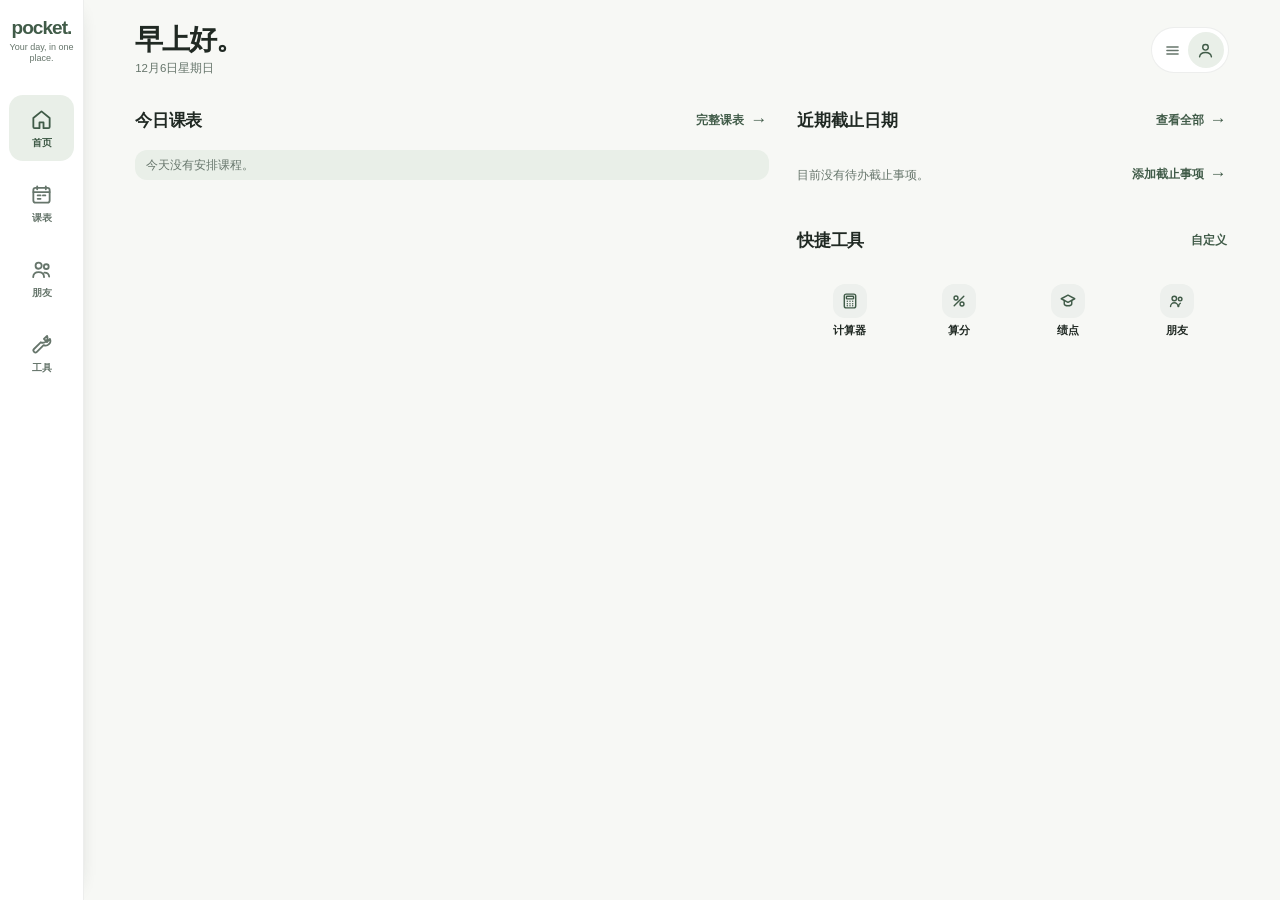
==== index.html @ 8114b7c7 "Publish site (2026-11-01 10:00)" ====
<!DOCTYPE html>
<html lang="zh" class="at-home">
<head>
<meta charset="utf-8">
<!-- viewport-fit=cover first, and nothing after it that iOS does not know:
     interactive-widget is a Chrome-only key, and the keyboard is handled by
     visualViewport, so it bought nothing and risked a strict parser throwing
     the whole declaration -- cover included -- away. -->
<meta name="viewport" content="width=device-width,initial-scale=1,viewport-fit=cover">
<meta name="theme-color" content="#F7F8F5">
<meta name="apple-mobile-web-app-capable" content="yes">
<meta name="mobile-web-app-capable" content="yes">
<meta name="apple-mobile-web-app-title" content="Pocket">
<meta name="apple-mobile-web-app-status-bar-style" content="black-translucent">
<title>Pocket</title>
<link rel="manifest" href="manifest.json">
<link rel="apple-touch-icon" href="apple-touch-icon.png" id="touchIcon">
  <script type="module" crossorigin src="./assets/index-DQ4LtmaE.js"></script>
  <link rel="stylesheet" crossorigin href="./assets/index-B7FU-fj-.css">
<script>window.__FORCE_DEMO__ = true;</script>
<script>window.BUILD = "vcb4e6464";</script>
<script>
if ("serviceWorker" in navigator) addEventListener("load", function(){
  navigator.serviceWorker.register("sw.js", { updateViaCache: "none" })
    .then(function(reg){
    var reloading = false;
    if (navigator.serviceWorker.controller)
      navigator.serviceWorker.addEventListener("controllerchange", function(){
        if (reloading) return; reloading = true; location.reload();
      });
    var check = function(){ if (!document.hidden) reg.update().catch(function(){}); };
    document.addEventListener("visibilitychange", check);
    addEventListener("pageshow", check);
    check();
    }).catch(function(){});
});
</script>
</head>
<body class="at-home">

<button type="button" class="skipLink" id="skipMain"></button>

<!-- The dashboard is painted from the existing local timetable and deadline data. -->
<div id="pocketHome">
  <div id="dashboardContent"></div>
</div>

<nav id="primaryNav" class="primaryNav" aria-label="Primary navigation">
  <div class="primaryNavBrand">
    <span class="primaryNavWord" translate="no">pocket.</span>
    <small class="primaryNavTagline" lang="en" translate="no">Your day, in one place.</small>
  </div>
  <button type="button" data-act="navigate" data-dest="home">
    <svg viewBox="0 0 24 24" fill="none" stroke="currentColor" stroke-width="1.9"
         stroke-linecap="round" stroke-linejoin="round" aria-hidden="true">
      <path d="m3.5 10.5 8.5-7 8.5 7v9.2a1.3 1.3 0 0 1-1.3 1.3h-5.1v-6h-4.2v6H4.8a1.3 1.3 0 0 1-1.3-1.3z"/>
    </svg><span class="navLabel"></span>
  </button>
  <button type="button" data-act="navigate" data-dest="schedule">
    <svg viewBox="0 0 24 24" fill="none" stroke="currentColor" stroke-width="1.9"
         stroke-linecap="round" stroke-linejoin="round" aria-hidden="true">
      <rect x="3.5" y="5" width="17" height="15.5" rx="2.3"/>
      <path d="M7.5 3.5v3M16.5 3.5v3M3.5 9.5h17M8 13h3M13.5 13h2.5M8 16.5h3"/>
    </svg><span class="navLabel"></span>
  </button>
  <button type="button" data-act="navigate" data-dest="friends">
    <svg viewBox="0 0 24 24" fill="none" stroke="currentColor" stroke-width="1.9"
         stroke-linecap="round" stroke-linejoin="round" aria-hidden="true">
      <circle cx="9" cy="8" r="3.2"/><circle cx="17" cy="9" r="2.5"/>
      <path d="M3.3 20c.2-3.3 2.2-5.2 5.7-5.2s5.5 1.9 5.7 5.2M15 15.3c2.9-.1 4.7 1.5 5 4.2"/>
    </svg><span class="navLabel"></span>
  </button>
  <button type="button" data-act="navigate" data-dest="tools">
    <svg viewBox="0 0 24 24" fill="none" stroke="currentColor" stroke-width="1.9"
         stroke-linecap="round" stroke-linejoin="round" aria-hidden="true">
      <path d="m14.5 6.2 3.3-3.1a5 5 0 0 1-6.6 6.6l-7 7a2.1 2.1 0 0 0 3 3l7-7a5 5 0 0 0 6.6-6.6l-3.1 3.3z"/>
    </svg><span class="navLabel"></span>
  </button>
</nav>
<!-- The navigation menu. It opens from the profile pill at the top of every
     header (shell/nav-menu.ts); there is no fixed bar on the bottom edge.
     The four destinations match #primaryNav, which is the desktop rail. -->
<div id="navMenu" class="navMenu" hidden>
  <nav id="navMenuList" aria-label="Menu">
    <button type="button" data-dest="home">
      <svg viewBox="0 0 24 24" fill="none" stroke="currentColor" stroke-width="1.9"
           stroke-linecap="round" stroke-linejoin="round" aria-hidden="true">
        <path d="m3.5 10.5 8.5-7 8.5 7v9.2a1.3 1.3 0 0 1-1.3 1.3h-5.1v-6h-4.2v6H4.8a1.3 1.3 0 0 1-1.3-1.3z"/>
      </svg><span class="navLabel"></span>
    </button>
    <button type="button" data-dest="schedule">
      <svg viewBox="0 0 24 24" fill="none" stroke="currentColor" stroke-width="1.9"
           stroke-linecap="round" stroke-linejoin="round" aria-hidden="true">
        <rect x="3.5" y="5" width="17" height="15.5" rx="2.3"/>
        <path d="M7.5 3.5v3M16.5 3.5v3M3.5 9.5h17M8 13h3M13.5 13h2.5M8 16.5h3"/>
      </svg><span class="navLabel"></span>
    </button>
    <button type="button" data-dest="friends">
      <svg viewBox="0 0 24 24" fill="none" stroke="currentColor" stroke-width="1.9"
           stroke-linecap="round" stroke-linejoin="round" aria-hidden="true">
        <circle cx="9" cy="8" r="3.2"/><circle cx="17" cy="9" r="2.5"/>
        <path d="M3.3 20c.2-3.3 2.2-5.2 5.7-5.2s5.5 1.9 5.7 5.2M15 15.3c2.9-.1 4.7 1.5 5 4.2"/>
      </svg><span class="navLabel"></span>
    </button>
    <button type="button" data-dest="tools">
      <svg viewBox="0 0 24 24" fill="none" stroke="currentColor" stroke-width="1.9"
           stroke-linecap="round" stroke-linejoin="round" aria-hidden="true">
        <path d="m14.5 6.2 3.3-3.1a5 5 0 0 1-6.6 6.6l-7 7a2.1 2.1 0 0 0 3 3l7-7a5 5 0 0 0 6.6-6.6l-3.1 3.3z"/>
      </svg><span class="navLabel"></span>
    </button>
    <hr class="navMenuRule">
    <button type="button" data-dest="emergency" class="navMenuEmergency">
      <svg viewBox="0 0 24 24" fill="none" stroke="currentColor" stroke-width="1.9"
           stroke-linecap="round" stroke-linejoin="round" aria-hidden="true">
        <path d="M6.4 4.6h3l1.6 4-2 1.4a11 11 0 0 0 5 5l1.4-2 4 1.6v3a1.6 1.6 0 0 1-1.8 1.6A15.4 15.4 0 0 1 4.8 6.4 1.6 1.6 0 0 1 6.4 4.6z"/>
      </svg><span class="navLabel"></span>
    </button>
    <button type="button" data-dest="account">
      <svg viewBox="0 0 24 24" fill="none" stroke="currentColor" stroke-width="1.9"
           stroke-linecap="round" stroke-linejoin="round" aria-hidden="true">
        <circle cx="12" cy="8" r="3.5"/><path d="M4.5 20c.6-3.7 3.1-5.5 7.5-5.5s6.9 1.8 7.5 5.5"/>
      </svg><span class="navLabel"></span>
    </button>
  </nav>
</div>

<!-- One pane, reused by every micro-app. The router pushes it in from the
     right and lets the home fall back behind it. -->
<div id="homeStub">
  <div class="stubPane">
    <div class="stubBar">
      <button type="button" id="stubBack" aria-label="Back">
        <svg viewBox="0 0 24 24" fill="none" stroke="currentColor" stroke-width="2.4"
             stroke-linecap="round" stroke-linejoin="round" aria-hidden="true">
          <path d="M15 5 8 12l7 7"/>
        </svg>
      </button>
      <h2 id="stubTitle" tabindex="-1"></h2>
      <!-- The menu trigger. dashboard.ts fills it with the menu mark and the avatar. -->
      <button type="button" class="stubProfile navTrigger" id="stubProfile" aria-label="Menu"
              aria-haspopup="true" aria-expanded="false" aria-controls="navMenu"></button>
    </div>
    <div id="stubStage"></div>
  </div>
</div>

<div id="toast" role="status" aria-live="polite"></div>

</body>
</html>
---- assets/index-B7FU-fj-.css ----
:root{--bg:#f7f8f5;--card:#fff;--card2:#e9efe8;--line:#dce5da;--tx:#202923;--tx2:#66756b;--tx3:#5e6b62;--ac:#718b75;--ac2:#405b48;--ok:#2f7a4a;--warn:#8a5a00;--bad:#b42335;--bell:#d39a24;--bell2:#a87814;--onac:#fff;--onac2:#fff;--sky:#f7f8f5;--grad1:#718b75;--grad2:#405b48;--swoff:#dce5da;--swknob:#849489;--toastbg:#202923;--toasttx:#fff;--ring1:#b42335;--ring2:#d18a18;--demo1:#405b48;--demo2:#405b48;--shadow:#405b48;--plot1:#b42335;--plot2:#2f7a4a;--plot3:#5b3fd6;--plot4:#8a5a00;--surf-lo:#718b75;--surf-hi:#d6b76a;--r:18px}:root[data-theme=sky]{--bg:#e8f5fd;--card:#fff;--card2:#eaf4fc;--line:#cfe6f5;--tx:#123243;--tx2:#5d8299;--tx3:#6f93a8;--ac:#0086c9;--ac2:#0071a8;--ok:#12a150;--warn:#b06800;--bad:#e60012;--bell:#ffd93b;--bell2:#e0a000;--onac:#fff;--onac2:#fff;--sky:#fff;--grad1:#00a0e9;--grad2:#00669c;--swoff:#d5e7f2;--swknob:#a8c4d4;--toastbg:#123243;--toasttx:#fff;--ring1:#e60012;--ring2:#ff9d00;--demo1:#00a0e9;--demo2:#00669c;--shadow:#0a5c86;--plot1:#d92e1f;--plot2:#0a7f52;--plot3:#5b3fd6;--plot4:#a35a00;--surf-lo:#1a6fa8;--surf-hi:#e8a33a}:root[data-theme=gold]{--bg:#fff9e8;--card:#fff;--card2:#fff4d6;--line:#f1e0ac;--tx:#3d3218;--tx2:#8a7440;--tx3:#a08b52;--ac:#e8452f;--ac2:#b8341f;--ok:#12a150;--warn:#a86a00;--bad:#c9182b;--bell:#ffd800;--bell2:#d9a400;--onac2:#fff;--sky:#fffdf3;--grad1:#f5b400;--grad2:#c07d00;--swoff:#f0e3bc;--swknob:#c9b787;--toastbg:#3d3218;--toasttx:#fff;--ring1:#e8452f;--ring2:#ffb300;--demo1:#f5b400;--demo2:#c07d00;--shadow:#8a7440}:root[data-theme=rose]{--bg:#fdeef5;--card:#fff;--card2:#fdeff6;--line:#f6cfe0;--tx:#401f30;--tx2:#8d5a75;--tx3:#a3728c;--ac:#d6367f;--ac2:#a81f5f;--ok:#12a150;--warn:#b06800;--bad:#e11d48;--bell:#ffd93b;--bell2:#e0a000;--onac2:#fff;--sky:#fff5fa;--grad1:#f06eaa;--grad2:#a81f5f;--swoff:#f6d9e6;--swknob:#cba0b6;--toastbg:#401f30;--toasttx:#fff;--ring1:#e11d48;--ring2:#f06eaa;--demo1:#f06eaa;--demo2:#a81f5f;--shadow:#8d5a75}:root[data-theme=night]{--bg:#08131c;--card:#0f2231;--card2:#16303f;--line:#22455a;--tx:#e6f3fb;--tx2:#93b7cc;--tx3:#6d8fa5;--ac:#0086c9;--ac2:#5cc7f7;--ok:#3ddc84;--warn:#f5b942;--bad:#ff6b6b;--bell:#ffd93b;--bell2:#c99400;--onac2:#08131c;--sky:#00a0e938;--grad1:#7fd8ff;--grad2:#0086c9;--swoff:#22455a;--swknob:#6d8fa5;--toastbg:#e6f3fb;--toasttx:#08131c;--ring1:#e60012;--ring2:#ff9d00;--demo1:#0086c9;--demo2:#083b57;--shadow:#000;--plot1:#ff7a63;--plot2:#3ddc95;--plot3:#a892ff;--plot4:#f5b942;--surf-lo:#12506f;--surf-hi:#ffc866}:root[data-theme=cocoa]{--bg:#fdf3e3;--card:#fff;--card2:#fbf0dd;--line:#ecd9b6;--tx:#3a2a14;--tx2:#876840;--tx3:#9c8156;--ac:#b4661b;--ac2:#8d4d10;--ok:#12a150;--warn:#a86a00;--bad:#c9182b;--bell:#ffd93b;--bell2:#d9a400;--onac2:#fff;--sky:#fffaf0;--grad1:#c98a3a;--grad2:#8d4d10;--swoff:#eddfc4;--swknob:#c2ab86;--toastbg:#3a2a14;--toasttx:#fff;--ring1:#c9182b;--ring2:#e08a00;--demo1:#c98a3a;--demo2:#8d4d10;--shadow:#876840}:root{--mono:ui-monospace,SFMono-Regular,"SF Mono","Cascadia Mono","Roboto Mono", "DejaVu Sans Mono",Menlo,Consolas,monospace;--fs-2xs:10.5px;--fs-xs:11.5px;--fs-sm:13px;--fs-md:15px;--fs-lg:17px;--fs-xl:20px;--fs-2xl:26px;--fs-3xl:34px;--sp-1:4px;--sp-2:8px;--sp-3:12px;--sp-4:16px;--sp-5:20px;--sp-6:24px;--sp-8:32px;--sp-10:40px;--r-xs:8px;--r-sm:12px;--r-md:16px;--r-lg:20px;--r-xl:26px;--r-full:999px;--edge:color-mix(in srgb, var(--tx) 8%, transparent);--e1:0 1px 2px color-mix(in srgb, var(--shadow) 14%, transparent);--e2:0 6px 16px -10px color-mix(in srgb, var(--shadow) 55%, transparent);--e3:0 18px 40px -22px color-mix(in srgb, var(--shadow) 70%, transparent);--mo-1:.12s;--mo-2:.2s;--mo-3:.32s;--mo-4:.46s;--ease:cubic-bezier(.32,.72,0,1);--ease-out:cubic-bezier(.16,1,.3,1)}.cloudbtn{border:1px solid var(--line);background:var(--card);color:var(--tx2);cursor:pointer;border-radius:99px;padding:7px 12px;font-family:inherit;font-size:14px;line-height:1;position:absolute;top:16px;left:92px}.cloudbtn:active{border-color:var(--ac)}.cloudbtn.on{border-color:var(--ok);color:var(--ok)}.acct{background:var(--card2);border:1px solid var(--line);border-radius:13px;align-items:center;gap:12px;margin-bottom:16px;padding:14px 15px;display:flex}.acct .av{background:var(--ac2);width:40px;height:40px;color:var(--onac2);border-radius:50%;flex:none;justify-content:center;align-items:center;font-size:17px;font-weight:700;display:flex}.acct .ai{flex:1;min-width:0}.acct .ai b{text-overflow:ellipsis;white-space:nowrap;font-size:14px;display:block;overflow:hidden}.acct .ai small{color:var(--tx2);font-size:12px}.tabs2{background:var(--card2);border-radius:11px;gap:5px;margin-bottom:16px;padding:4px;display:flex}.tabs2 button{color:var(--tx2);cursor:pointer;background:0 0;border:0;border-radius:8px;flex:1;padding:9px;font-family:inherit;font-size:13.5px;font-weight:700}.tabs2 button.on{background:var(--ac2);color:var(--onac2)}.idhint{background:var(--card2);color:var(--tx2);border-left:3px solid var(--line);border-radius:9px;margin:-9px 0 15px;padding:9px 12px;font-size:12.5px;line-height:1.6}.idhint.good{border-left-color:var(--ok)}.idhint.warn{border-left-color:var(--warn)}.idhint b{color:var(--tx)}.forgot{width:100%;color:var(--ac2);cursor:pointer;text-align:center;background:0 0;border:0;margin:0 0 6px;padding:9px;font-family:inherit;font-size:13px;font-weight:600;text-decoration:underline;display:block}.pushbox{margin:0 0 16px}.pushtog{text-align:left;border:2px solid var(--line);background:var(--card2);width:100%;color:var(--tx);cursor:pointer;border-radius:13px;padding:14px 16px;font-family:inherit;transition:all .15s;display:block}.pushtog .pt{font-size:14.5px;font-weight:700;display:block}.pushtog .ps{color:var(--tx2);margin-top:3px;font-size:12px;line-height:1.55;display:block}.pushtog.on{border-color:var(--ok);background:var(--card)}.pushtog.on .pt{color:var(--ok)}.pushtog:disabled{opacity:.5}.pushmsg{background:var(--card2);color:var(--tx2);border-left:3px solid var(--line);border-radius:9px;margin-top:9px;padding:10px 12px;font-size:12.5px;line-height:1.65}.pushmsg.ok{border-left-color:var(--ok)}.pushmsg.bad{border-left-color:var(--bad);color:var(--bad)}.pushmsg b{color:var(--tx)}.pwrow{align-items:stretch;gap:8px;display:flex}.pwrow input{flex:1;min-width:0}.pweye{border:1px solid var(--line);background:var(--card2);color:var(--tx2);cursor:pointer;white-space:nowrap;border-radius:11px;flex:none;padding:0 14px;font-family:inherit;font-size:12.5px;font-weight:700}.pweye:active{border-color:var(--ac);color:var(--ac2)}.cloudmsg{background:var(--card2);border-left:4px solid var(--bad);color:var(--bad);border-radius:10px;margin:0 0 14px;padding:11px 13px;font-size:13px;line-height:1.65}.cloudmsg.ok{border-left-color:var(--ok);color:var(--ok)}.cloudmsg.busy{border-left-color:var(--ac);color:var(--tx2)}.friendMode{margin-top:10px}.friendMode .shellBtns{flex-wrap:wrap;margin-top:6px}.friendTt{margin:4px 0 16px}.friendTt .ttrow{cursor:default}.vtabs{background:var(--card);border-radius:12px;gap:5px;margin:0 0 12px;padding:4px;display:flex}.vtabs button{min-height:44px;color:var(--tx2);cursor:pointer;background:0 0;border:0;border-radius:9px;flex:1;padding:9px 4px;font-family:inherit;font-size:13.5px;font-weight:700;transition:all .15s}.vtabs button.on{background:var(--ac2);color:var(--onac2)}.vnav{align-items:center;gap:10px;margin:0 0 12px;display:flex}.vnav button{border:1px solid var(--line);background:var(--card);width:44px;min-width:44px;height:44px;min-height:44px;color:var(--tx2);cursor:pointer;border-radius:11px;flex:none;font-family:inherit;font-size:16px;line-height:1}.vnav button:active{border-color:var(--ac);color:var(--ac2)}.vnav .vt{text-align:center;font-variant-numeric:tabular-nums;flex:1;font-size:15px;font-weight:700}.vnav .vt small{color:var(--tx3);margin-top:2px;font-size:11.5px;font-weight:600;display:block}.vnav .today{flex:none;width:auto;min-width:44px;padding:0 13px;font-size:12.5px;font-weight:700}.mgrid{grid-template-columns:30px repeat(7,1fr);align-items:stretch;gap:4px;display:grid}.mwk{background:var(--card2);color:var(--ac2);font-variant-numeric:tabular-nums;border-radius:8px;justify-content:center;align-items:center;font-size:10.5px;font-weight:700;line-height:1;display:flex}.mwk.out{color:var(--tx3);opacity:.5;background:0 0}.mwk.now{background:var(--ac2);color:var(--onac2)}.mgrid .wh{text-align:center;color:var(--tx3);letter-spacing:.04em;padding:2px 0 5px;font-size:11px;font-weight:700}.mcell{aspect-ratio:1;background:var(--card);min-width:44px;min-height:44px;color:var(--tx);cursor:pointer;border:1px solid #0000;border-radius:10px;flex-direction:column;justify-content:flex-start;align-items:center;gap:3px;padding:5px 2px 0;font-family:inherit;display:flex;position:relative;overflow:hidden}.mcell .dn{font-variant-numeric:tabular-nums;font-size:13px;font-weight:600;line-height:1}.mcell .dots{flex-wrap:wrap;justify-content:center;gap:2.5px;padding:0 2px;display:flex}.mcell .dots i{background:var(--ac);border-radius:50%;width:5px;height:5px;display:block}.mcell .dots i.off{background:var(--tx3);opacity:.5}.mcell .more{color:var(--tx3);font-variant-numeric:tabular-nums;font-size:9.5px}.mcell.dim{opacity:.32}.mcell.today{border-color:var(--ac);background:var(--card2)}.mcell.today .dn{color:var(--ac2)}.mcell.sel{background:var(--ac2)}.mcell.sel .dn{color:var(--onac2)}.mcell.sel .dots i{background:var(--onac2)}.mcell.wknd .dn{color:var(--tx3)}.mcell.sel.wknd .dn{color:var(--onac2)}.mday{margin-top:16px}.mday h4{color:var(--tx2);margin:0 0 8px 4px;font-size:12.5px;font-weight:700}.dayhead{align-items:baseline;gap:10px;margin:0 0 12px 4px;display:flex}.dayhead .big{font-variant-numeric:tabular-nums;letter-spacing:-.02em;font-size:30px;font-weight:300;line-height:1}.dayhead .wd{font-size:14px;font-weight:700}.dayhead .wk{color:var(--tx3);margin-left:auto;font-size:12px;font-weight:600}.offbtn{border:1px solid var(--line);background:var(--card);width:100%;color:var(--tx);cursor:pointer;border-radius:13px;justify-content:center;align-items:center;gap:8px;margin:0 0 12px;padding:13px 14px;font-family:inherit;font-size:14px;font-weight:700;display:flex}.offbtn:active{border-color:var(--ac);color:var(--ac2)}.offbtn .cnt{background:var(--warn);color:#fff;font-variant-numeric:tabular-nums;border-radius:99px;margin-left:auto;padding:2px 9px;font-size:12px}.kinds{border:1px solid var(--line);background:var(--card2);border-radius:12px;margin:0 0 16px;overflow:hidden}.kinds summary{cursor:pointer;color:var(--tx);align-items:center;gap:9px;padding:12px 15px;font-size:13.5px;font-weight:700;list-style:none;display:flex}.kinds summary::-webkit-details-marker{display:none}.kinds summary:after{content:"+";color:var(--tx3);margin-left:auto;font-size:18px;font-weight:400}.kinds[open] summary:after{content:"−"}.kinds[open] summary{border-bottom:1px solid var(--line)}.kinds .hint{margin:12px 12px 10px}.kindrow{text-align:left;border:0;border-top:1px solid var(--line);width:100%;color:var(--tx);cursor:pointer;background:0 0;align-items:center;gap:11px;padding:11px 15px;font-family:inherit;font-size:14px;display:flex}.kindrow.subj{border-top-width:2px}.kindrow.subj .knm{font-size:14.5px;font-weight:800}.kindrow.kid{background:var(--card2);padding-left:30px}.kindrow.kid .knm{color:var(--tx2);font-size:13px;font-weight:600}.kindrow .knm{font-weight:700}.kindrow .kct{color:var(--tx3);font-variant-numeric:tabular-nums;font-size:12px}.kindrow .kst{color:var(--warn);margin-left:auto;font-size:12px;font-weight:700}.kindrow.on .kst{color:var(--ok)}.rm.moved{color:var(--ac2);font-weight:700}.qbar{color:var(--tx2);background:var(--card);border:1px dashed var(--line);border-radius:12px;align-items:center;gap:8px;margin-bottom:13px;padding:10px 14px;font-size:12.5px;font-weight:600;display:flex}.frhome{background:color-mix(in srgb, var(--ac) 14%, var(--card));border:1px solid color-mix(in srgb, var(--ac) 22%, var(--line));border-radius:16px;align-items:center;gap:12px;margin:0 0 16px;padding:14px 16px;display:flex}.frhome .frtx{text-align:left;flex:1;min-width:0}.frhome .frtx b{font-size:15px;font-weight:700;display:block}.frhome .frtx p{color:var(--tx2);margin:4px 0 0;font-size:12px;font-weight:600;line-height:1.45}.frhome button{background:var(--ac2);color:var(--onac2);font:inherit;cursor:pointer;border:0;border-radius:12px;flex:none;padding:10px 16px;font-size:14px;font-weight:700}.frhome button:active{transform:scale(.97)}.friendMe{text-align:center;align-items:center;gap:var(--sp-2);margin:var(--sp-2) 0 var(--sp-3);flex-direction:column;display:flex}.friendFace{cursor:pointer;border-radius:50%;flex:none;width:120px;height:120px;position:relative}.friendFace input{opacity:0;cursor:pointer;border:0;border-radius:50%;width:100%;height:100%;margin:0;padding:0;font-size:0;position:absolute;top:0;bottom:0;left:0;right:0}.friendPic{object-fit:cover;background:var(--fill);border:3px solid var(--edge);box-sizing:border-box;border-radius:50%;width:120px;height:120px;display:block}.friendPic.blank{color:var(--tx2);place-items:center;font-size:42px;font-weight:800;display:grid}.chatBubble{background:var(--fill);border-radius:12px;margin:8px 0;padding:8px 12px}.chatBubble.me{background:color-mix(in srgb, var(--ac) 18%, var(--card))}.chatBubble b{margin-bottom:2px;font-size:11px;display:block}.chatBubble p{margin:0;font-size:14px;line-height:1.4}.item.flat{padding-right:15px}.item.flat .info{padding-right:0}.tt{flex-direction:column;gap:13px;display:flex}.ttday{background:var(--card);border-radius:var(--r);overflow:hidden}.ttday.today{box-shadow:0 0 0 2px var(--ac)}.ttdh{border-bottom:1px solid var(--line);align-items:baseline;gap:9px;padding:11px 15px 10px;font-size:14.5px;font-weight:800;display:flex}.ttdh .dd{color:var(--tx3);font-variant-numeric:tabular-nums;font-size:12px;font-weight:600}.ttdh .tag{letter-spacing:.06em;background:var(--ac2);color:var(--onac2);border-radius:99px;margin-left:auto;padding:2px 9px;font-size:10.5px;font-weight:800}.ttrow{border-top:1px solid var(--line);align-items:stretch;gap:11px;padding:11px 15px;display:flex}.ttrow:first-of-type{border-top:0}.ttrowMain{-webkit-appearance:none;appearance:none;min-width:0;color:inherit;font:inherit;text-align:left;cursor:pointer;background:0 0;border:0;flex:1;align-items:stretch;gap:11px;padding:0;display:flex}.ttt{text-align:right;font-variant-numeric:tabular-nums;flex:none;width:52px;padding-top:1px}.ttt b{letter-spacing:-.02em;font-size:18px;font-weight:700;line-height:1.15;display:block}.ttt i{color:var(--tx3);margin-top:2px;font-size:11.5px;font-style:normal;display:block}.ttbar{background:var(--ac);opacity:.55;border-radius:3px;flex:none;width:3px}.ttinfo{flex:1;min-width:0;padding-top:1px}.ttinfo>b{text-overflow:ellipsis;white-space:nowrap;font-size:15px;font-weight:700;line-height:1.3;display:block;overflow:hidden}.ttinfo>small{color:var(--tx2);text-overflow:ellipsis;white-space:nowrap;margin-top:3px;font-size:12px;display:block;overflow:hidden}@media (max-width:819px){.ttinfo>b,.ttinfo>small{white-space:normal;overflow-wrap:anywhere;-webkit-line-clamp:2;line-clamp:2;-webkit-box-orient:vertical;display:-webkit-box}}.ttk{width:23px;height:23px;color:var(--onac2);border-radius:8px;flex:none;align-self:center;place-items:center;font-size:11px;font-weight:800;display:grid}.ttk.lecture{background:var(--ac2)}.ttk.tutorial{background:var(--ok)}.ttk.practical{background:var(--warn)}.ttsw{align-self:center;width:44px;min-width:44px;height:44px;min-height:44px;margin-left:0}.ttsw:before{width:40px;height:24px;top:10px;left:2px}.ttsw:after{width:18px;height:18px;top:13px;left:5px}.ttsw.on:after{left:23px}.ttrow.off>:not(.ttsw){opacity:.5}.ttrow.off .ttt b,.ttrow.off .ttinfo>b{text-decoration:line-through}.ttrow.off .ttbar{background:var(--tx3)}.offrow .opt{color:var(--warn);border:1px solid var(--warn);border-radius:5px;margin-left:5px;padding:0 4px;font-size:11px;font-weight:700}.offday{margin-bottom:14px}.offday h4{color:var(--tx2);letter-spacing:.05em;margin:0 0 7px 3px;font-size:12px;font-weight:700}.offrow{text-align:left;border:1px solid var(--line);background:var(--card2);width:100%;color:var(--tx);cursor:pointer;border-radius:12px;align-items:center;gap:12px;margin-bottom:6px;padding:12px 14px;font-family:inherit;font-size:14px;display:flex}.offrow .ot{font-variant-numeric:tabular-nums;min-width:46px;color:var(--tx2);flex:none;font-weight:600}.offrow .onm{text-overflow:ellipsis;white-space:nowrap;flex:1;min-width:0;font-weight:600;overflow:hidden}.offrow .ofacts{color:var(--tx2);white-space:normal;overflow-wrap:anywhere;margin-top:2px;font-size:12px;font-weight:600;display:block}.offrow .ost{color:var(--ok);flex:none;font-size:12px;font-weight:700}.offrow.off{background:0 0;border-style:dashed}.offrow.off .onm,.offrow.off .ot{opacity:.55;text-decoration:line-through}.offrow.off .ost{color:var(--warn)}.helpbtn{border:1px solid var(--line);background:var(--card);color:var(--tx2);cursor:pointer;border-radius:99px;padding:7px 12px;font-family:inherit;font-size:14px;font-weight:700;line-height:1;position:absolute;top:16px;left:46px}.helpbtn:active{border-color:var(--ac)}.help details{border:1px solid var(--line);background:var(--card2);border-radius:12px;margin-bottom:9px;overflow:hidden}.help summary{cursor:pointer;align-items:center;gap:10px;padding:13px 15px;font-size:14.5px;font-weight:700;list-style:none;display:flex}.help summary::-webkit-details-marker{display:none}.help summary:after{content:"+";color:var(--tx3);margin-left:auto;font-size:19px;font-weight:400;line-height:1}.help details[open] summary:after{content:"−"}.help details[open] summary{border-bottom:1px solid var(--line)}.help .hb{color:var(--tx2);padding:13px 15px;font-size:13.5px;line-height:1.8}.help .hb b{color:var(--tx)}.help .hb code{color:var(--ac2);overflow-wrap:break-word;font-family:ui-monospace,Menlo,Consolas,monospace;font-size:.92em}.help .hb p{margin:0 0 9px}.help .hb p:last-child{margin-bottom:0}.help .hb ul{margin:0 0 9px;padding-left:19px}.help .hb li{margin-bottom:4px}.help .n{background:var(--bell);color:#4a3200;font-variant-numeric:tabular-nums;border-radius:50%;flex:none;justify-content:center;align-items:center;width:24px;height:24px;font-size:12.5px;font-weight:700;display:flex}.themebtn{border:1px solid var(--line);background:var(--card);color:var(--tx2);cursor:pointer;border-radius:99px;padding:7px 12px;font-family:inherit;font-size:14px;line-height:1;position:absolute;top:16px;left:0}.themebtn:active{border-color:var(--ac)}.themeopts{grid-template-columns:repeat(2,minmax(0,1fr));gap:9px;display:grid}.themeopt{-webkit-appearance:none;appearance:none;border:1px solid var(--line);background:var(--card);min-height:56px;color:var(--tx);font:inherit;text-align:left;cursor:pointer;border-radius:12px;grid-template-columns:auto minmax(0,1fr) auto;align-items:center;gap:10px;padding:9px 11px;font-size:13px;font-weight:600;line-height:1.25;transition:background-color .15s linear,border-color .15s linear,transform .15s;display:grid}.themeopt .sw3{flex:none;gap:3px;display:flex}.themeopt .sw3 i{border:1px solid color-mix(in srgb,var(--tx) 16%,transparent);border-radius:50%;width:12px;height:12px;display:block}.themeopt .themeLabel{text-overflow:ellipsis;white-space:nowrap;min-width:0;overflow:hidden}.themeopt .themeCheck{width:18px;height:18px;color:var(--accent-strong);place-items:center;font-size:14px;font-weight:800;display:grid}.themeopt.on{border-color:var(--accent-strong);background:var(--surface-soft)}.themeopt:active{transform:translateY(1px)}@media (max-width:380px){.themeopts{grid-template-columns:1fr}}*{box-sizing:border-box;-webkit-tap-highlight-color:transparent}html,body{overscroll-behavior:none;width:100%;margin:0;padding:0;overflow:hidden}html{height:100%;min-height:100%}:root{--safe-bottom:max(0px, env(safe-area-inset-bottom) - var(--vp-gap,0px))}body{width:100%;height:100dvh;height:var(--app-h,100dvh);background:var(--bg);color:var(--tx);font:var(--fs-md)/1.55 -apple-system,BlinkMacSystemFont,"Segoe UI Variable Text", "Segoe UI","PingFang SC","Hiragino Sans GB","Microsoft YaHei",sans-serif;-webkit-font-smoothing:antialiased;-moz-osx-font-smoothing:grayscale;text-rendering:optimizelegibility;font-variant-numeric:tabular-nums;font-feature-settings:"tnum" 1,"cv01" 1;touch-action:manipulation;-webkit-user-select:none;user-select:none;-webkit-touch-callout:none;background-image:none;position:fixed;top:0;left:0}input,textarea,select,[contenteditable],.selectable{-webkit-user-select:text;user-select:text;-webkit-touch-callout:default}img,svg{-webkit-user-drag:none;user-drag:none}.wrap{max-width:640px;padding:env(safe-area-inset-top) 16px calc(104px + env(safe-area-inset-bottom));overscroll-behavior:none;-webkit-overflow-scrolling:touch;touch-action:pan-y;margin:0 auto;position:absolute;top:0;bottom:0;left:0;right:0;overflow:hidden auto}.homeCrown .mascot{margin:0 0 4px}.homeCrown .mascot svg{width:72px;height:78px}.mascot svg{filter:drop-shadow(0 7px 14px #0a5c863d);animation:3.6s ease-in-out infinite markfloat}@keyframes markfloat{50%{transform:translateY(-5px)}}@media (prefers-reduced-motion:reduce){.mascot svg{animation:none}}.clock{text-align:center;padding:56px 0 18px;position:relative}.langbtn{z-index:60;border:1px solid var(--line);background:var(--card);color:var(--tx2);cursor:pointer;letter-spacing:.05em;border-radius:99px;padding:7px 13px;font-family:inherit;font-size:12px;font-weight:700;position:absolute;top:16px;right:0}.langbtn:active{border-color:var(--ac);color:var(--ac2)}.clock .t{letter-spacing:-.03em;font-variant-numeric:tabular-nums;background:linear-gradient(180deg,var(--grad1),var(--grad2));color:#0000;-webkit-background-clip:text;background-clip:text;font-size:clamp(56px,19vw,86px);font-weight:200;line-height:1}.clock .t .sec{color:var(--tx3);-webkit-text-fill-color:var(--tx3);letter-spacing:0;margin-left:8px;font-size:.34em;font-weight:400}.clock .wd{background:var(--ac2);color:var(--onac2);letter-spacing:.06em;box-shadow:none;border-radius:999px;margin:14px 0 6px;padding:7px 20px;font-size:17px;font-weight:600;display:inline-block}.clock .mascot{margin-bottom:2px;line-height:0;display:inline-block;position:relative}.clock .mascot svg{pointer-events:none;width:84px;height:91px;margin:0 auto;display:block}.clockbadges{grid-template-columns:1fr 1fr;gap:8px;margin-top:11px;display:grid}.clockbadges>button{box-sizing:border-box;width:100%;margin:0}.clock .d{color:var(--tx2);font-variant-numeric:tabular-nums;font-size:14px}.dot{background:var(--tx3);vertical-align:1px;border-radius:50%;width:6px;height:6px;margin-right:6px;display:inline-block}.dot.on{background:var(--ok);box-shadow:0 0 8px var(--ok)}.dot.off{background:var(--bad)}.netinfo{color:var(--tx3);cursor:pointer;background:0 0;border:1px solid #0000;border-radius:99px;margin:9px auto 0;padding:4px 12px;font-family:inherit;font-size:11.5px;font-weight:600;display:block}.netinfo.warn2{color:var(--warn);border-color:#f59e0b52}.wkbadge{border:1px solid var(--line);background:var(--card);color:var(--tx2);cursor:pointer;border-radius:99px;margin-top:11px;padding:6px 15px;font-family:inherit;font-size:12.5px;font-weight:700;display:inline-block}.wkbadge b{color:var(--ac2)}.wkbadge.out{border-color:#f59e0b66}.wkbadge.out b{color:var(--warn)}.wkstrip{scrollbar-width:none;-webkit-overflow-scrolling:touch;overscroll-behavior-x:contain;touch-action:pan-x pan-y;scroll-snap-type:x proximity;gap:7px;padding:2px 4px 10px;scroll-padding-inline:12px;display:flex;overflow-x:auto}.wkstrip::-webkit-scrollbar{display:none}@media (max-width:819px){.wkstrip{padding-right:28px;-webkit-mask-image:linear-gradient(90deg,#000 calc(100% - 28px),#0000);mask-image:linear-gradient(90deg,#000 calc(100% - 28px),#0000)}}.wkstrip button{scroll-snap-align:center;border:1px solid var(--line);background:var(--card);min-width:56px;min-height:44px;color:var(--tx2);cursor:pointer;border-radius:12px;flex:none;padding:9px 6px;font-family:inherit;font-size:12px;font-weight:700;line-height:1.35}.wkstrip button .n{color:var(--tx);font-size:15px;display:block}.wkstrip button .r{color:var(--tx3);font-size:10px;font-weight:600;display:block}.wkstrip button.now{border-color:var(--ac2)}.wkstrip button.now .n{color:var(--ac2)}.wkstrip button.sel{background:var(--ac2);border-color:var(--ac2)}.wkstrip button.sel .n,.wkstrip button.sel .r{color:var(--onac2)}.daycard{background:var(--card);border-radius:var(--r);border:1px solid #0000;margin-bottom:10px;overflow:hidden}.daycard.today{border-color:var(--ac)}.daycard>.dh{align-items:baseline;gap:9px;padding:11px 15px 9px;display:flex}.daycard>.dh .dw{font-size:13px;font-weight:700}.daycard>.dh .dd{color:var(--tx3);font-variant-numeric:tabular-nums;font-size:12px}.daycard>.dh .tag{color:var(--ac2);letter-spacing:.05em;margin-left:auto;font-size:10.5px;font-weight:700}.daycard.today>.dh .dw{color:var(--ac2)}.daycard>.dh.nil{opacity:.42}.daycard .item{padding-left:15px}.rolebtn{border:1px solid var(--line);background:var(--card);color:var(--tx2);cursor:pointer;border-radius:99px;margin:11px 0 0 7px;padding:6px 15px;font-family:inherit;font-size:12.5px;font-weight:700;display:inline-block}.rolebtn:active{border-color:var(--ac);color:var(--ac2)}.rolebtn.quiet{background:var(--ac2);color:var(--onac2);border-color:var(--ac2)}.roleopts{flex-direction:column;gap:10px;display:flex}.roleopt{text-align:left;border:2px solid var(--line);background:var(--card2);width:100%;color:var(--tx);cursor:pointer;border-radius:15px;align-items:center;gap:14px;padding:15px 16px;font-family:inherit;font-size:15px;font-weight:700;transition:all .15s;display:flex}.roleopt .em{flex:none;font-size:26px;line-height:1}.roleopt .rt{flex:1;min-width:0}.roleopt .rn{display:block}.roleopt .rd{color:var(--tx2);margin-top:3px;font-size:12px;font-weight:600;display:block}.roleopt .tick{border:2px solid var(--line);color:#0000;border-radius:50%;flex:none;justify-content:center;align-items:center;width:26px;height:26px;font-size:14px;font-weight:700;display:flex}.roleopt.on{border-color:var(--ac);background:var(--card)}.roleopt.on .tick{background:var(--ac2);border-color:var(--ac2);color:var(--onac2)}.roleopt:active{transform:scale(.99)}.rolehint{background:var(--card2);border-left:4px solid var(--bell);color:var(--tx2);border-radius:10px;margin:14px 0 0;padding:11px 13px;font-size:12.5px;line-height:1.7}.rolehint b{color:var(--tx)}.act button:disabled{opacity:.4}.modes{background:var(--card);border-radius:14px;gap:6px;margin:4px 0 20px;padding:5px;display:flex}.modes[hidden]{display:none}.modes button{color:var(--tx2);cursor:pointer;background:0 0;border:0;border-radius:10px;flex:1;padding:11px 4px;font-family:inherit;font-size:14px;font-weight:600;transition:all .18s}.modes button .em{margin-bottom:2px;font-size:17px;display:block}.modes button.on{background:var(--ac2);color:var(--onac2);box-shadow:none}#demoBar{background:var(--ac2);color:var(--onac2);border-radius:var(--r);margin-bottom:16px;padding:15px 16px;font-size:12.5px;line-height:1.65}#demoBar.lost{background:var(--bad)}#demoBar b{margin-bottom:4px;font-size:15px;display:block}#demoBar .dbtns{gap:9px;margin-top:12px;display:flex}#demoBar button{cursor:pointer;color:inherit;background:0 0;border:1px solid;border-radius:10px;flex:1;padding:10px;font-family:inherit;font-size:13px;font-weight:700}.ring{background:linear-gradient(135deg,var(--ring1),var(--ring2));border-radius:var(--r);margin-bottom:16px;padding:18px;animation:1s infinite pulse}@keyframes pulse{50%{filter:brightness(1.22)}}.ring h3{margin:0 0 3px;font-size:19px}.ring p{opacity:.9;margin:0 0 14px;font-size:13px}.ring .btns{gap:10px;display:flex}.ring button{cursor:pointer;color:#fff;background:#fff3;border:0;border-radius:11px;flex:1;padding:13px;font-family:inherit;font-size:15px;font-weight:700}.ring button.main{color:#e60012;background:#fff}.sec-h{justify-content:space-between;align-items:center;margin:22px 4px 10px;display:flex}.sec-h h2{color:var(--tx2);letter-spacing:.09em;text-transform:uppercase;margin:0;font-size:13px;font-weight:700}.sec-h .lnk{color:var(--ac2);cursor:pointer;font-size:13px;font-weight:600}.card{background:var(--card);border-radius:var(--r);overflow:hidden}.item{border-bottom:1px solid var(--line);align-items:center;gap:13px;padding:14px 15px;display:flex}.item:last-child{border-bottom:0}.item.off{opacity:.42}.item.next{background:linear-gradient(90deg,#00a0e924,#0000)}.itemMain{-webkit-appearance:none;appearance:none;min-width:0;color:inherit;font:inherit;text-align:left;cursor:pointer;background:0 0;border:0;flex:1;align-items:center;gap:13px;padding:0;display:flex}.item .time{font-variant-numeric:tabular-nums;letter-spacing:-.02em;min-width:82px;font-size:26px;font-weight:300}.item .info{flex:1;min-width:0}.item .info b{white-space:nowrap;text-overflow:ellipsis;font-size:15px;font-weight:600;display:block;overflow:hidden}.item .info small{color:var(--tx2);margin-top:2px;font-size:12px;display:block}.item .info .lead{color:var(--warn);font-weight:600}.item .info .rm{color:var(--tx3)}.sw{-webkit-appearance:none;appearance:none;width:46px;min-width:46px;height:44px;min-height:44px;color:inherit;font:inherit;cursor:pointer;background:0 0;border:0;border-radius:99px;flex:none;padding:0;transition:all .2s;display:block;position:relative}.sw:before{content:"";background:var(--swoff);border-radius:99px;width:46px;height:28px;transition:all .2s;position:absolute;top:8px;left:0}.sw:after{content:"";background:var(--swknob);border-radius:50%;width:22px;height:22px;transition:all .2s;position:absolute;top:11px;left:3px}.sw.on:before{background:var(--ac)}.sw.on:after{background:#fff;left:21px}.empty{text-align:center;color:var(--tx3);padding:44px 20px}.empty .em{margin-bottom:10px;font-size:42px}.empty p{margin:0 0 4px;font-size:14px}.daygrp{margin-bottom:14px}.daygrp>h4{color:var(--tx2);letter-spacing:.06em;margin:0 0 7px 4px;font-size:12px;font-weight:700}.daygrp>h4 .today{color:var(--ac2)}.actionbar{z-index:40;max-width:640px;padding:12px 16px calc(14px + var(--safe-bottom));background:linear-gradient(180deg,transparent,var(--bg) 26%);gap:10px;margin:0 auto;display:flex;position:fixed;bottom:0;left:0;right:0}.ab{cursor:pointer;background:var(--card2);color:var(--tx);border:0;border:1px solid var(--line);box-shadow:0 10px 26px -14px var(--shadow);border-radius:15px;flex:1;justify-content:center;align-items:center;gap:8px;padding:16px 10px;font-family:inherit;font-size:15px;font-weight:700;display:flex}.ab .ic{font-size:18px;line-height:1}.ab.main{background:var(--ac2);color:var(--onac2);border-color:var(--ac2);box-shadow:none}.ab:active{transform:scale(.975)}.ttSchedulePage .actionbar{z-index:auto;width:min(640px,100%);max-width:640px;margin:var(--sp-4) auto var(--sp-5);background:0 0;padding:0;position:static;top:auto;bottom:auto;left:auto;right:auto}@media (max-width:360px){.ttSchedulePage .actionbar{flex-direction:column}.ttSchedulePage .actionbar .ab{width:100%}}.occhead{align-items:center;gap:14px;margin-bottom:14px;display:flex}.occhead .occt{font-variant-numeric:tabular-nums;letter-spacing:-.02em;font-size:32px;font-weight:200}.occhead b{font-size:17px;font-weight:600;display:block}.occhead small{color:var(--tx2);font-size:12.5px}.occbadge{background:var(--card2);color:var(--tx2);border-radius:11px;margin-bottom:16px;padding:11px 13px;font-size:12.5px;line-height:1.6}.occbadge.off{color:var(--warn);background:#f59e0b21}.occacts{gap:11px;display:flex}.occacts button{cursor:pointer;border:0;border-radius:13px;flex:1;padding:15px 10px;font-family:inherit;font-size:14px;font-weight:700}.occmove{border:1px dashed var(--line);width:100%;color:var(--tx2);cursor:pointer;background:0 0;border-radius:12px;margin-top:11px;padding:13px;font-family:inherit;font-size:13.5px;font-weight:700;display:block}.occmove:active{border-color:var(--ac);color:var(--ac2)}.ttDayRow.skip{opacity:.45}.ttDayRow.skip .shellT{text-decoration:line-through}.ttCell.holi .ttNum{color:var(--ac2);font-weight:800}.item.skip{opacity:.45}.item .info .cx{color:var(--warn);font-weight:700}.mask{-webkit-backdrop-filter:blur(3px);backdrop-filter:blur(3px);z-index:50;background:#083c5870;display:none;position:fixed;top:0;bottom:0;left:0;right:0}.mask.on{display:block}.sheet{z-index:51;background:var(--card);overscroll-behavior:none;-webkit-overflow-scrolling:touch;max-height:92dvh;padding:8px 18px calc(26px + var(--safe-bottom));border-radius:22px 22px 0 0;transition:transform .26s cubic-bezier(.32,.72,0,1);position:fixed;bottom:0;left:0;right:0;overflow-y:auto;transform:translateY(100%)}.sheet.on{transform:translateY(0)}.grip{background:var(--line);border-radius:9px;width:38px;height:4px;margin:8px auto 14px}.sheet h3{text-align:center;margin:0 0 18px;font-size:19px}label.f{margin-bottom:15px;display:block}label.f>span{color:var(--tx2);letter-spacing:.04em;margin-bottom:7px;font-size:12px;font-weight:600;display:block}input,select,textarea{border:1px solid var(--line);background:var(--card2);width:100%;color:var(--tx);border-radius:11px;padding:13px;font-family:inherit;font-size:16px}textarea{resize:vertical;min-height:150px;font-family:ui-monospace,SFMono-Regular,Menlo,Consolas,monospace;font-size:14px;line-height:1.7}input[type=time]{text-align:center;font-variant-numeric:tabular-nums;font-size:24px;font-weight:300}.trange{align-items:center;gap:8px;display:flex}.trange input{flex:1;min-width:0;padding:11px 4px;font-size:20px}.trange .dash{color:var(--tx3);flex:none;font-size:17px}input:focus,select:focus,textarea:focus{border-color:var(--ac);outline:0}.days{gap:6px;display:flex}.days button{aspect-ratio:1;border:1px solid var(--line);background:var(--card2);color:var(--tx2);cursor:pointer;border-radius:11px;flex:1;font-family:inherit;font-size:15px;font-weight:600;transition:all .15s}.days button.on{background:var(--ac2);border-color:var(--ac2);color:var(--onac2)}.wkpick{align-items:center;gap:8px;margin-top:9px;display:flex}.wkpick>span{color:var(--tx3);flex:none;font-size:12px}.wkpick select{flex:1;min-width:0;padding:9px;font-size:14px}.chips{flex-wrap:wrap;gap:7px;margin-top:9px;display:flex}.chips button{border:1px solid var(--line);color:var(--tx2);cursor:pointer;background:0 0;border-radius:99px;padding:7px 14px;font-family:inherit;font-size:12.5px;font-weight:600}.chips button.on{background:var(--ac2);border-color:var(--ac2);color:var(--onac2)}.row{gap:11px;display:flex}.row>*{flex:1}.testring{border:1px dashed var(--line);width:100%;color:var(--tx2);cursor:pointer;background:0 0;border-radius:11px;margin:0 0 15px;padding:11px;font-family:inherit;font-size:13px;font-weight:700;display:block}.testring:active{border-color:var(--ac);color:var(--ac2)}.chrow{gap:10px;display:flex}.chbtn{border:1px solid var(--line);background:var(--card2);color:var(--tx2);cursor:pointer;border-radius:13px;flex-direction:column;flex:1;align-items:center;gap:5px;padding:15px 8px;font-family:inherit;font-size:13px;font-weight:700;transition:all .15s;display:flex}.chbtn .ic{filter:grayscale()opacity(.55);font-size:21px;line-height:1}.chbtn.on{background:var(--ac2);border-color:var(--ac2);color:var(--onac2)}.chbtn.on .ic{filter:none}.numrow{align-items:center;gap:11px;display:flex}.numrow input{text-align:center;font-variant-numeric:tabular-nums;flex:1;font-size:22px;font-weight:300}.numrow .unit{color:var(--tx2);flex:none;font-size:14px;font-weight:600}.addlead{border:1px solid var(--line);background:var(--card2);width:46px;height:46px;color:var(--ac2);cursor:pointer;border-radius:12px;flex:none;font-family:inherit;font-size:22px;line-height:1}.addlead:active{background:var(--ac2);border-color:var(--ac2);color:var(--onac2)}.multitog{border:1px dashed var(--line);width:100%;color:var(--tx2);cursor:pointer;text-align:left;background:0 0;border-radius:10px;margin:0 0 9px;padding:9px 13px;font-family:inherit;font-size:12.5px;font-weight:700;display:block}.multitog.on{border-style:solid;border-color:var(--ac);background:var(--card2);color:var(--ac2)}.chips.multi{grid-template-columns:repeat(4,1fr);gap:7px;margin:0 0 11px;display:grid}.chips.multi button{padding:10px 4px}.leadhint{color:var(--tx2);background:var(--card2);border-left:4px solid var(--bell);border-radius:10px;margin-top:10px;padding:10px 13px;font-size:12.5px;line-height:1.6}.leadhint b{color:var(--ac2);font-variant-numeric:tabular-nums;font-weight:700}.leadhint .warn{color:var(--warn)}.act{gap:11px;margin-top:22px;display:flex}.act button{cursor:pointer;border:0;border-radius:13px;flex:1;padding:15px;font-family:inherit;font-size:15px;font-weight:700}.btn-p{background:var(--ac2);color:var(--onac2)}.btn-s{background:var(--card2);color:var(--tx)}.btn-d{color:var(--bad);background:#e600121a;flex:0 0 56px!important}.uprow{gap:11px;margin-bottom:11px;display:flex}.upbtn{border:1px dashed var(--line);cursor:pointer;background:var(--card2);color:var(--tx);border-radius:13px;flex:1;padding:15px;font-family:inherit;font-size:14px;font-weight:700}.upbtn:active{border-color:var(--ac);color:var(--ac2)}.uphint{color:var(--tx3);margin-bottom:16px;padding:0 3px;font-size:12px;line-height:1.7}.uphint b{color:var(--tx2)}.dedupe{border:1px dashed var(--line);width:100%;color:var(--tx2);cursor:pointer;background:0 0;border-radius:12px;margin-bottom:15px;padding:13px;font-family:inherit;font-size:13px;font-weight:600}.dedupe:active{border-color:var(--warn);color:var(--warn)}.dayadd{border:1px solid var(--line);width:44px;min-width:44px;height:44px;min-height:44px;color:var(--tx2);cursor:pointer;background:0 0;border-radius:11px;flex:none;margin-left:auto;font-family:inherit;font-size:16px;line-height:1}.dayadd:active{background:var(--ac2);border-color:var(--ac2);color:var(--onac2)}.daycard>.dh .tag{margin-left:auto}.daycard>.dh .tag+.dayadd{margin-left:9px}.hint{background:var(--card2);color:var(--tx2);border-radius:12px;margin-bottom:15px;padding:13px;font-size:12.5px;line-height:1.75}.hint code{color:var(--ac2);font-family:ui-monospace,Menlo,Consolas,monospace}.hint b{color:var(--tx)}.prev{background:var(--card2);border-radius:12px;max-height:200px;margin-top:12px;padding:6px;overflow-y:auto}.prev div{align-items:center;gap:9px;padding:7px 9px;font-size:13px;display:flex}.prev div+div{border-top:1px solid var(--line)}.prev .pd{color:var(--ac2);min-width:78px;font-size:12px;font-weight:700}.prev .pt{font-variant-numeric:tabular-nums;color:var(--tx2);min-width:46px}.prev .pn{text-overflow:ellipsis;white-space:nowrap;flex:1;overflow:hidden}.prev .err{color:var(--bad)}.holihead{color:var(--tx2);align-items:center;gap:10px;margin:4px 0 8px;font-size:12.5px;display:flex}.holihead .lnk{cursor:pointer;color:var(--bad);background:0 0;border:0;margin-left:auto;padding:0;font-family:inherit;font-size:12.5px;text-decoration:underline}.btn-s.wide{width:100%;margin-bottom:14px}.prev .pdel{cursor:pointer;color:var(--tx2);background:0 0;border:0;padding:0 2px;font-family:inherit;font-size:15px;line-height:1}.prev .pdel:active{color:var(--bad)}.prev .empty{text-align:center;color:var(--tx2);padding:14px;font-size:12.5px}.holitag{background:var(--ac2);color:var(--onac2);vertical-align:middle;border-radius:99px;margin-left:7px;padding:1px 7px;font-size:10.5px;font-weight:700;display:inline-block}.daycard.holi>.dh,.ttday.holi>.ttdh{opacity:.85}.mcell.holi .dn{color:var(--ac2);font-weight:800}.toast{background:var(--toastbg);border:1px solid var(--toastbg);color:var(--toasttx);z-index:99;opacity:0;pointer-events:none;box-shadow:0 12px 30px -10px var(--shadow);border-radius:99px;padding:12px 22px;font-size:14px;transition:all .25s;position:fixed;bottom:110px;left:50%;transform:translate(-50%,20px)}.toast.on{opacity:1;transform:translate(-50%)}.homebtn{z-index:60;border:1px solid var(--line);background:var(--card);min-width:44px;min-height:44px;color:var(--tx2);cursor:pointer;border-radius:99px;padding:7px 12px;font-family:inherit;font-size:15px;font-weight:700;line-height:1;position:absolute;top:16px;left:0}.homebtn:active{border-color:var(--ac2);color:var(--ac2)}.themebtn{z-index:60;min-width:44px;min-height:44px;left:50px}.helpbtn{z-index:60;min-width:44px;min-height:44px;left:100px}.cloudbtn{z-index:60;min-width:44px;min-height:44px;left:150px}.langbtn{min-width:44px;min-height:44px}@media (min-width:382px) and (max-width:819px){.mgrid{grid-template-columns:30px repeat(7,minmax(44px,1fr));gap:2px}}@media (max-width:381px){.mgrid{grid-template-columns:repeat(7,minmax(44px,1fr));gap:2px}.mgrid .wh:first-child,.mgrid .mwk{display:none}}@media (max-width:351px){.mgrid{gap:0;margin-left:-10px;margin-right:-10px}}#pocketHome{overscroll-behavior:none;-webkit-overflow-scrolling:touch;touch-action:pan-y;padding:calc(var(--sp-4) + env(safe-area-inset-top)) 0 max(var(--sp-4), env(safe-area-inset-bottom));box-sizing:border-box;background:var(--bg);flex-direction:column;display:none;position:absolute;top:0;bottom:0;left:0;right:0;overflow:hidden auto}.homeCrown{padding:var(--sp-5) var(--sp-4) var(--sp-8);transition:opacity var(--mo-2) var(--ease);flex:none;place-items:center;display:grid}#homeTitle{text-align:center;letter-spacing:.06em;width:100%;color:var(--tx);margin:0;font-size:clamp(28px,8vw,42px);font-weight:900;line-height:1.05}#pocketHome.booting .homeCrown{opacity:0}.markWord,.markTag{display:block}.markTag{letter-spacing:.22em;opacity:.62;text-indent:.22em;margin-top:.35em;font-size:.3em;font-weight:700;line-height:1.25}#homeSplash{z-index:4;pointer-events:none;opacity:1;transition:opacity var(--mo-3) var(--ease),visibility 0s;place-items:center;display:grid;position:absolute;top:0;bottom:0;left:0;right:0}#pocketHome:not(.booting) #homeSplash{opacity:0;visibility:hidden;transition:opacity var(--mo-3) var(--ease),visibility 0s var(--mo-3)}.splashMark{width:min(100%, var(--shell-w));text-align:center;letter-spacing:.06em;color:var(--tx);margin:0;font-size:clamp(32px,9vw,48px);font-weight:900;line-height:1.05}#pocketHome.booting .splashMark{animation:splashIn var(--mo-4) var(--ease-out) both}@keyframes splashIn{0%{opacity:0;transform:scale(.94)}to{opacity:1;transform:none}}@media (prefers-reduced-motion:reduce){#homeSplash,#pocketHome:not(.booting) #homeSplash{transition:none}#pocketHome.booting .splashMark{animation:none}}html,body{background-color:var(--bg);background-image:none}html[data-wall=dawn],body[data-wall=dawn],#pocketHome[data-wall=dawn]{--wallEnd:#6d5090;background-color:#6d5090;background-image:linear-gradient(#ffd9a8 0%,#fca97f 34%,#c9738c 68%,#6d5090 100%)}html[data-wall=neon],body[data-wall=neon],#pocketHome[data-wall=neon]{--wallEnd:#080b24;background-color:#080b24;background-image:radial-gradient(85% 55% at 18% 0,#7c3aeda6,#0000 62%),radial-gradient(70% 45% at 92% 22%,#0ea5e973,#0000 60%),linear-gradient(#180f33 0%,#2b1152 52%,#080b24 100%)}html[data-wall=sakura],body[data-wall=sakura],#pocketHome[data-wall=sakura]{--wallEnd:#f7a9c6;background-color:#f7a9c6;background-image:radial-gradient(90% 55% at 50% -8%,#fff2f7,#0000 62%),linear-gradient(#ffe6f0 0%,#ffc9de 46%,#f7a9c6 100%)}html[data-wall=grid],body[data-wall=grid],#pocketHome[data-wall=grid]{--wallEnd:#e8edf5;background-color:#e8edf5;background-image:repeating-linear-gradient(0deg,#788caa29 0 1px,#0000 1px 22px),repeating-linear-gradient(90deg,#788caa29 0 1px,#0000 1px 22px),linear-gradient(#f7f9fc 0%,#e8edf5 100%)}html[data-wall=dusk],body[data-wall=dusk],#pocketHome[data-wall=dusk]{--wallEnd:#355c7d;background-color:#355c7d;background-image:linear-gradient(#f8b195 0%,#c06c84 40%,#6c5b7b 72%,#355c7d 100%)}html:not(.at-home),body:not(.at-home){background-color:var(--bg)}#pocketHome[data-skin=glass] .homeTile .icon{-webkit-backdrop-filter:blur(9px);border:1px solid #ffffff6b;box-shadow:inset 0 1px #ffffff80,0 8px 18px -12px #0a1e3cb3;background:#ffffff29!important}#pocketHome[data-skin=ink] .homeTile .icon{color:var(--tx);box-shadow:none;border:2px solid;background:0 0!important}#pocketHome[data-skin=mono] .homeTile .icon{color:var(--bg);box-shadow:var(--e1);background:var(--tx)!important}#pocketHome[data-skin=round] .homeTile .icon{border-radius:50%}.shopBal{justify-content:space-between;align-items:center;gap:var(--sp-3);display:flex}.shopBal .coins{font-family:var(--mono);font-size:var(--fs-2xl);letter-spacing:-.03em;font-weight:800}.shopGrid{gap:var(--sp-3);margin:var(--sp-3) 0 0;grid-template-columns:repeat(2,minmax(0,1fr));display:grid}.shopCard{background:var(--card);border:1px solid var(--edge);border-radius:var(--r-lg);box-shadow:var(--e1);flex-direction:column;display:flex;overflow:hidden}.shopSwatch{place-items:center;height:78px;display:grid}.shopSwatch i{border-radius:8px;width:26px;height:26px;display:block;box-shadow:inset 0 1px #ffffff59,0 4px 10px -6px #0a1e3ccc}.shopMeta{padding:var(--sp-3);flex-direction:column;flex:1;gap:6px;display:flex}.shopMeta b{font-size:var(--fs-sm);letter-spacing:-.01em;font-weight:700}.shopMeta .price{font-family:var(--mono);font-size:var(--fs-xs);color:var(--tx3)}.shopMeta button{-webkit-appearance:none;appearance:none;border:1px solid var(--edge);border-radius:var(--r-full);font:inherit;font-size:var(--fs-xs);cursor:pointer;background:var(--card2);color:var(--tx);transition:transform var(--mo-1) var(--ease);margin-top:auto;padding:6px 10px;font-weight:700}.shopMeta button:active{transform:scale(.94)}.shopMeta button.on{background:var(--ac2);color:var(--onac2);border-color:#0000}.shopMeta button.owned{background:var(--card2);color:var(--tx3)}body.at-home .wrap,body.at-home .actionbar{display:none!important}body.at-home #homeStub.on .actionbar{display:flex!important}.homeTop{margin:0 0 var(--sp-3);justify-content:space-between;align-items:center;display:flex}.homeMe{border-radius:var(--r-full);border:1px solid var(--edge);background:color-mix(in srgb, var(--card) 62%, transparent);width:34px;height:34px;color:var(--tx);cursor:pointer;-webkit-backdrop-filter:blur(14px)saturate(1.4);transition:transform var(--mo-1) var(--ease);place-items:center;padding:0;display:grid;position:relative}.homeMe:active{transform:scale(.93)}.homeMe svg{width:19px;height:19px;display:block}.homeMe i{background:var(--ok);border:2px solid var(--bg);border-radius:50%;width:10px;height:10px;display:block;position:absolute;bottom:-1px;right:-1px}.homeMe i[hidden]{display:none}.homeLang{border-radius:var(--r-full);border:1px solid var(--edge);background:color-mix(in srgb, var(--card) 62%, transparent);color:var(--tx);font-size:var(--fs-sm);cursor:pointer;-webkit-backdrop-filter:blur(14px)saturate(1.4);transition:transform var(--mo-1) var(--ease),opacity var(--mo-1) linear;padding:6px 13px;font-family:inherit;font-weight:700}.homeLang:active{opacity:.75;transform:scale(.94)}.qrBox{margin:var(--sp-3) auto;border-radius:var(--r-md);border:1px solid var(--edge);background:#fff;place-items:center;width:200px;height:200px;padding:10px;display:grid}.qrBox img{width:100%;height:100%;image-rendering:pixelated;display:block}@keyframes jiggleA{50%{transform:rotate(-1.4deg)translateY(-1px)}}@keyframes jiggleB{50%{transform:rotate(1.4deg)translateY(1px)}}body.editing .homePage .homeTile{animation:.34s ease-in-out infinite jiggleA}body.editing .homePage .homeTile:nth-child(2n){animation-name:jiggleB;animation-delay:-.17s}body.editing .homePage .homeTile.held{visibility:hidden;animation:none}body.editing .homePager{touch-action:none}.homeTile.ghost{z-index:120;pointer-events:none;opacity:.94;filter:drop-shadow(0 14px 22px #00000057);margin:0;animation:none;position:fixed;top:0;left:0}.homeDone{margin:0 0 var(--sp-2);border-radius:var(--r-full);cursor:pointer;background:var(--ac2);color:var(--onac2);font:inherit;font-size:var(--fs-sm);box-shadow:none;border:0;flex:none;align-self:center;padding:8px 22px;font-weight:700}.homeDone[hidden]{display:none}@media (prefers-reduced-motion:reduce){body.editing .homePage .homeTile{outline:2px dashed var(--ac);outline-offset:3px;border-radius:var(--r-md);animation:none}}.homeQPill{border-radius:var(--r-full);cursor:pointer;height:26px;color:var(--tx3);background:color-mix(in srgb, var(--card) 34%, transparent);-webkit-backdrop-filter:blur(12px);font:inherit;font-size:var(--fs-xs);transition:transform var(--mo-1) var(--ease), opacity var(--mo-2) linear,color var(--mo-2) linear;border:0;flex:none;align-self:center;align-items:center;gap:5px;padding:0 12px;font-weight:600;line-height:1;display:flex}.homeQPill:active{transform:scale(.95)}.homeQPill svg{flex:none;width:13px;height:13px;display:block}.homeQPill[hidden]{display:none}#pocketHome.searching .homePager,#pocketHome.searching .homeDots{display:none!important}.homeSearch{align-items:center;gap:var(--sp-2);margin:0 0 var(--sp-2);padding:0 var(--sp-4);border-radius:var(--r-full);border:1px solid var(--edge);background:color-mix(in srgb, var(--card) 74%, transparent);-webkit-backdrop-filter:blur(16px)saturate(1.5);height:44px;box-shadow:var(--e1);transition:border-color var(--mo-2) linear,box-shadow var(--mo-2) linear;flex:none;display:none}.homeSearch.on{animation:qOpen var(--mo-2) var(--ease-out) both;display:flex}@keyframes qOpen{0%{opacity:0;transform:translateY(8px)scaleY(.86)}}.homeSearch:focus-within{border-color:var(--ac);box-shadow:var(--e2)}.homeSearch svg{width:18px;height:18px;color:var(--tx3);flex:none}.homeSearch input{min-width:0;font:inherit;font-size:var(--fs-md);color:var(--tx);-webkit-user-select:text;user-select:text;background:0 0;border:0;outline:none;flex:1}.homeSearch input::placeholder{color:var(--tx3)}.homeSearch input::-webkit-search-cancel-button{display:none}#homeQx{background:var(--card2);width:22px;height:22px;color:var(--tx2);cursor:pointer;border:0;border-radius:50%;flex:none;place-items:center;padding:0;font-size:11px;line-height:1;display:grid}#homeHits{overscroll-behavior:none;flex:auto;min-height:0;overflow-y:auto}#homeHits[hidden]{display:none}.hitGroup{margin:0 0 var(--sp-4)}.hitK{margin:0 0 var(--sp-2);font-size:var(--fs-2xs);letter-spacing:.1em;text-transform:uppercase;color:var(--tx3);font-weight:700;font-family:var(--mono)}.hitRow{align-items:center;gap:var(--sp-3);text-align:left;-webkit-appearance:none;appearance:none;border:1px solid var(--edge);border-radius:var(--r-md);background:var(--card);width:100%;color:var(--tx);font:inherit;cursor:pointer;padding:var(--sp-3) var(--sp-3);margin:0 0 var(--sp-2);box-shadow:var(--e1);transition:transform var(--mo-1) var(--ease);display:flex}.hitRow:active{transform:scale(.985)}.hitDot{background:var(--card2);width:30px;height:30px;color:var(--ac2);box-shadow:none;border-radius:9px;flex:none;place-items:center;display:grid}.hitDot svg{width:17px;height:17px;display:block}.hitMain{flex:1;min-width:0}.hitT{font-size:var(--fs-sm);letter-spacing:-.01em;text-overflow:ellipsis;white-space:nowrap;margin:0;font-weight:650;display:block;overflow:hidden}.hitS{font-size:var(--fs-2xs);color:var(--tx2);text-overflow:ellipsis;white-space:nowrap;margin:1px 0 0;display:block;overflow:hidden}.homeNow{width:100%;max-width:400px;margin:0 auto var(--sp-5);padding:var(--sp-3) var(--sp-4);border:1px solid var(--edge);border-left:3px solid var(--ac);border-radius:var(--r-md);background:var(--card);color:var(--tx);text-align:left;font:inherit;cursor:pointer;box-shadow:var(--e2);transition:transform var(--mo-1) var(--ease);display:none}.homeNow.on{animation:riseIn var(--mo-4) var(--ease-out) both;display:block}.homeNow .k{font-size:var(--fs-2xs);color:var(--ac2);letter-spacing:.1em;text-transform:uppercase;margin:0 0 3px;font-weight:800}.homeNow .t{font-size:var(--fs-lg);letter-spacing:-.02em;margin:0;font-weight:700}.homeNow .s{font-size:var(--fs-sm);color:var(--tx2);font-family:var(--mono);margin:3px 0 0}.homeNow:active{transform:scale(.985)}#pocketHome.booting .homePager,#pocketHome.booting .homeDots{opacity:0}.homePager,.homeDots{transition:opacity var(--mo-2) var(--ease)}@media (prefers-reduced-motion:reduce){.homePager,.homeDots{transition:none}}@media (pointer:fine){.homePager{cursor:grab}.homePager:active{cursor:grabbing}}.homePager{scroll-snap-type:x mandatory;overscroll-behavior-x:contain;touch-action:pan-x;scroll-behavior:smooth;flex:auto;align-items:stretch;min-height:0;display:flex;overflow:auto hidden}.homePager>.homePage{scroll-snap-align:start;scroll-snap-stop:always;max-width:none;padding-inline:max(var(--sp-4), calc((100% - var(--shell-w)) / 2));flex:0 0 100%;align-content:start;padding-block-start:calc(8px + var(--page-air,0px))}.homePager.single>.homePage{align-content:space-evenly}.homeDots{margin:var(--sp-3) 0 var(--sp-4);flex:none;justify-content:center;gap:8px;min-height:8px;display:flex}.homeDots:empty{display:none}.homeDots button{cursor:pointer;background:var(--tx3);opacity:.3;width:8px;height:8px;transition:opacity var(--mo-2) linear,transform var(--mo-2) var(--ease);border:0;border-radius:50%;padding:0}.homeDots button.on{opacity:.85;transform:scale(1.2)}.homeGrid{grid-template-columns:repeat(var(--home-cols), minmax(0, 1fr));column-gap:var(--col-gap);row-gap:var(--row-gap);max-width:var(--shell-w);justify-items:center;width:100%;margin:0 auto;display:grid}.homeTile{-webkit-appearance:none;appearance:none;width:100%;max-width:var(--cell);color:var(--tx);cursor:pointer;align-items:center;gap:var(--sp-2);animation:tileIn var(--mo-4) var(--ease-out) both;background:0 0;border:0;flex-direction:column;padding:0;font-family:inherit;display:flex}.homeTile .icon{width:var(--icon);height:var(--icon);border-radius:calc(var(--icon) * .25);background:var(--card2);color:var(--ac2);box-shadow:none;transition:transform var(--mo-2) var(--ease);flex:none;place-items:center;display:grid}.homeTile .icon svg{width:calc(var(--icon) * .48);height:calc(var(--icon) * .48);filter:none;display:block}.homeTile:active .icon{transform:scale(.9)}.homeTile .name{width:calc(100% + var(--col-gap));font-size:var(--fs-xs);letter-spacing:-.005em;text-align:center;color:var(--tx);white-space:nowrap;text-overflow:ellipsis;margin:0;font-weight:600;line-height:1.3;overflow:hidden}.homeTile[data-shell] .icon:after{content:"";background:var(--bell);width:7px;height:7px;box-shadow:0 0 0 2px var(--bg);border-radius:50%;margin:38px 0 0 38px;position:absolute}#homeStub{z-index:12;overscroll-behavior:none;-webkit-overflow-scrolling:touch;touch-action:pan-y;padding:calc(var(--sp-4) + env(safe-area-inset-top)) var(--sp-5) calc(var(--sp-10) + env(safe-area-inset-bottom));text-align:left;will-change:transform,opacity;background-color:var(--bg);background-image:none;display:none;position:absolute;top:0;bottom:0;left:0;right:0;overflow:hidden auto;box-shadow:-20px 0 44px -22px #0000006b}#homeStub.on{display:block}body:not(.at-home) #homeStub{display:none}.stubPane{max-width:var(--pane-w);margin:0 auto}#pocketHome{transition:transform .44s var(--ease-out),opacity .44s linear, filter .44s linear,border-radius .44s linear}[data-motion=sheet] #pocketHome{transition-duration:.44s}[data-motion=sheet] #pocketHome.in-app{opacity:.8;border-radius:26px;transform:scale(.92)translateY(-10px)}[data-motion=sheet] #homeStub{top:calc(12px + env(safe-area-inset-top));border-radius:22px 22px 0 0;box-shadow:0 -14px 36px -20px #0f172a66,inset 0 -1px #ffffff80}[data-motion=zoom] #pocketHome{transition-duration:.36s}[data-motion=zoom] #pocketHome.in-app{opacity:0;filter:blur(11px);transform:scale(1.1)}[data-motion=quiet] #pocketHome{transition-duration:.2s}[data-motion=quiet] #pocketHome.in-app{opacity:0;transform:translateY(6px)}[data-motion=reveal] #pocketHome{transition-duration:.46s}[data-motion=reveal] #pocketHome.in-app{opacity:.45}[data-motion=instant] #pocketHome{transition:none}[data-motion=instant] #pocketHome.in-app{opacity:0}@keyframes riseFade{0%{opacity:0;transform:translateY(14px)}}#homeStub.launching .stubBar{animation:riseFade var(--mo-4) var(--ease-out) 60ms both}#homeStub.launching #stubStage>*{animation:riseFade .52s var(--ease-out) both}#homeStub.launching #stubStage>:first-child{animation-delay:.12s}#homeStub.launching #stubStage>:nth-child(2){animation-delay:.158s}#homeStub.launching #stubStage>:nth-child(3){animation-delay:.196s}#homeStub.launching #stubStage>:nth-child(4){animation-delay:.234s}#homeStub.launching #stubStage>:nth-child(5){animation-delay:.272s}#homeStub.launching #stubStage>:nth-child(6){animation-delay:.31s}#homeStub.launching #stubStage>:nth-child(7){animation-delay:.348s}#homeStub.launching #stubStage>:nth-child(n+8){animation-delay:.386s}#homeStub.clockWrap{text-align:left;background-color:var(--bg);background-image:none;padding:0;overflow:hidden;box-shadow:none!important;border-radius:0!important;top:0!important;bottom:0!important;left:0!important;right:0!important}#homeStub:has(.ttClockHome:not(.ttSchedulePage)){text-align:left;background-color:var(--bg);background-image:none;padding:0;overflow:hidden;box-shadow:none!important;border-radius:0!important;top:0!important;bottom:0!important;left:0!important;right:0!important}#homeStub.clockWrap.launching #stubStage>*{animation:none}#homeStub:has(.ttClockHome:not(.ttSchedulePage)).launching #stubStage>*{animation:none}#homeStub.clockWrap .stubBar{display:none!important}#homeStub:has(.ttClockHome:not(.ttSchedulePage)) .stubBar{display:none!important}#homeStub.clockWrap .stubPane{width:100%;max-width:640px;padding:env(safe-area-inset-top) 16px calc(104px + env(safe-area-inset-bottom));overscroll-behavior:none;-webkit-overflow-scrolling:touch;box-sizing:border-box;margin:0 auto;position:absolute;top:0;bottom:0;left:0;right:0;overflow:hidden auto}#homeStub:has(.ttClockHome:not(.ttSchedulePage)) .stubPane{width:100%;max-width:640px;padding:env(safe-area-inset-top) 16px calc(104px + env(safe-area-inset-bottom));overscroll-behavior:none;-webkit-overflow-scrolling:touch;box-sizing:border-box;margin:0 auto;position:absolute;top:0;bottom:0;left:0;right:0;overflow:hidden auto}#homeStub:has(.ttSchedulePage) .ttCompactClock{text-align:left;flex-wrap:wrap;align-items:center;gap:6px;padding:0 0 8px;display:flex}#homeStub:has(.ttSchedulePage) .ttCompactClock>button{flex:none;min-width:42px;min-height:42px;margin:0;padding:6px 10px;position:static;top:auto;bottom:auto;left:auto;right:auto;transform:none}#homeStub:has(.ttSchedulePage) .ttCompactClock>.homebtn{display:none}:is(#homeStub:has(.ttSchedulePage) .ttCompactClock .t,#homeStub:has(.ttSchedulePage) .ttCompactClock .wd){display:none}#homeStub:has(.ttSchedulePage) .ttCompactClock .d{text-align:right;flex:120px;min-width:0;margin-left:auto;font-size:12px}#homeStub:has(.ttSchedulePage) .ttCompactClock .clockbadges{flex-wrap:wrap;flex:1 0 100%;gap:6px;margin:0;display:flex}#homeStub:has(.ttSchedulePage) .ttCompactClock .clockbadges>button{flex:90px;width:auto;min-height:40px;margin:0;padding:6px 9px;font-size:11.5px}@media (max-width:819px){#homeStub:has(.ttSchedulePage) .ttCompactClock .clockbadges>button{flex:calc(50% - 3px);min-width:0}}.stubBar{align-items:center;gap:var(--sp-3);margin:0 0 var(--sp-2);display:flex}#stubBack{border:1px solid var(--edge);border-radius:var(--r-full);background:var(--card);width:36px;height:36px;color:var(--tx);font:inherit;font-size:var(--fs-lg);cursor:pointer;box-shadow:var(--e1);transition:transform var(--mo-1) var(--ease);flex:none;place-items:center;padding:0;font-weight:700;line-height:1;display:grid}#stubBack:active{transform:scale(.9)}#stubBack[hidden]{display:none!important}#stubTitle{font-size:var(--fs-2xl);letter-spacing:-.035em;margin:0;font-weight:800}.previewBar{margin:0 0 var(--sp-4);border-radius:var(--r-full);border:1px solid var(--edge);background:color-mix(in srgb, var(--card) 70%, transparent);font-size:var(--fs-2xs);letter-spacing:.02em;color:var(--tx2);padding:4px 10px;font-weight:700;display:inline-block}.shellRow,.idCard,.gpaHead,.feedCard,.statBox{background:var(--card);border:1px solid var(--edge);border-radius:var(--r-md);padding:var(--sp-3) var(--sp-4);margin:0 0 var(--sp-2);box-shadow:var(--e1);animation:rowIn var(--mo-3) var(--ease-out) both}.shellK.hot{color:var(--bad)}.shellK{font-size:var(--fs-2xs);color:var(--tx3);letter-spacing:.06em;text-transform:uppercase;font-weight:700;font-family:var(--mono);margin:0 0 3px}.shellT{font-size:var(--fs-md);letter-spacing:-.012em;margin:0;font-weight:650}.shellS{font-size:var(--fs-sm);color:var(--tx2);margin:4px 0 0;line-height:1.45}.shellRow{justify-content:space-between;align-items:center;gap:var(--sp-3);display:flex}.shellMain{flex:1;min-width:0}.shellBtns{flex-wrap:wrap;flex:none;gap:6px;display:flex}#stubStage>.shellBtns{margin:0 0 var(--sp-3)}.shellBtns button,.shellFab{-webkit-appearance:none;appearance:none;border:1px solid var(--edge);border-radius:var(--r-full);font:inherit;font-size:var(--fs-sm);cursor:pointer;background:var(--card2);color:var(--tx);transition:transform var(--mo-1) var(--ease),background var(--mo-1) linear;padding:7px 12px;font-weight:650}.shellBtns button:active,.shellFab:active{transform:scale(.94)}.shellBtns button.on{background:var(--ac2);color:var(--onac2);font-family:var(--mono);border-color:#0000;font-weight:700}.shellFab{width:100%;margin:var(--sp-3) 0 0;background:var(--ac2);color:var(--onac2);font-size:var(--fs-md);box-shadow:none;border-color:#0000;padding:13px;font-weight:700}.shellFab:active{transform:scale(.985)}.shellBtns button.gbtn{color:#1f1f1f;font-family:inherit;font-size:var(--fs-md);box-shadow:var(--e1);background:#fff;border:1px solid #dadce0;flex:100%;justify-content:center;align-items:center;gap:10px;padding:12px;font-weight:600;display:flex}.shellBtns button.gbtn .gmark{flex:none}.shellFab.ghost{background:var(--card);border-color:var(--edge);color:var(--tx);box-shadow:var(--e1)}.shellFab.danger{background:var(--bad)}.num,.shellNum{font-family:var(--mono);font-variant-numeric:tabular-nums;letter-spacing:-.02em}.dueForm{gap:var(--sp-2);margin:var(--sp-4) 0 0;display:grid}.dueForm input,.dueForm select,.dueForm textarea{-webkit-appearance:none;appearance:none;box-sizing:border-box;border:1px solid var(--edge);border-radius:var(--r-sm);background:var(--card);width:100%;color:var(--tx);font:inherit;font-size:var(--fs-md);transition:border-color var(--mo-1) linear,box-shadow var(--mo-1) linear;padding:11px 13px}.dueForm textarea{resize:vertical;min-height:84px;line-height:1.5}.dueForm input:focus,.dueForm select:focus,.dueForm textarea:focus{border-color:var(--ac);box-shadow:0 0 0 3px color-mix(in srgb, var(--ac) 22%, transparent);outline:none}.dueFormRow{gap:var(--sp-2);grid-template-columns:1fr 1fr;display:grid}.dueDone{opacity:.45}.gpaHead{align-items:end;gap:var(--sp-1) var(--sp-3);padding:var(--sp-4) var(--sp-4) var(--sp-4);grid-template-columns:1fr auto;display:grid}.gpaHead .n{font-family:var(--mono);font-size:var(--fs-3xl);letter-spacing:-.05em;grid-column:1;margin:2px 0 0;font-weight:700;line-height:1}.gpaHead .shellK{grid-area:1/1;margin:0}.gpaHead .shellS{text-align:right;font-family:var(--mono);font-size:var(--fs-sm);grid-area:2/2;margin:0}.gpaFormRow{gap:var(--sp-2);grid-template-columns:1fr auto;display:grid}a.shellCall{border-radius:var(--r-full);background:var(--bad);color:#fff;font-size:var(--fs-sm);box-shadow:var(--e2);transition:transform var(--mo-1) var(--ease);flex:none;padding:8px 15px;font-weight:700;text-decoration:none;display:inline-block}a.shellCall:active{transform:scale(.94)}.shellRow .num.tel{font-size:var(--fs-sm);color:var(--tx2)}.idCard{text-align:left;padding:var(--sp-5);color:#fff;box-shadow:var(--e3);background:linear-gradient(150deg,#1c3f8f 0%,#0e2456 58%,#0a1c44 100%);border:0;position:relative;overflow:hidden}.idCard:before{content:"";background:conic-gradient(from 210deg, transparent 0 42%, #f3d06a29 50%, transparent 58% 100%);border-radius:50%;width:260px;height:260px;position:absolute;top:-40%;bottom:auto;left:auto;right:-10%}.idCard .idHead{align-items:center;gap:var(--sp-2);font-size:var(--fs-2xs);letter-spacing:.14em;color:#f3d06a;text-transform:uppercase;font-weight:800;display:flex;position:relative}.idCard .idBody{align-items:center;gap:var(--sp-4);margin:var(--sp-4) 0 0;display:flex;position:relative}.idCard .idPic{border-radius:var(--r-xs);width:66px;height:82px;font-size:var(--fs-2xl);color:#f3d06a;letter-spacing:-.02em;background:linear-gradient(#ffffff38,#ffffff14);border:1px solid #f3d06a73;flex:none;place-items:center;font-weight:700;display:grid}.idCard .idName{font-size:var(--fs-xl);letter-spacing:-.02em;margin:0;font-weight:700}.idCard .idFac{font-size:var(--fs-sm);color:#ffffffb8;margin:3px 0 0}.idCard .idNo{margin:var(--sp-2) 0 0;font-family:var(--mono);font-size:var(--fs-lg);letter-spacing:.14em;color:#f3d06a;font-weight:700}.idBar{height:34px;margin:var(--sp-4) 0 0;opacity:.9;align-items:flex-end;gap:2px;display:flex;position:relative}.idBar i{background:#fff;border-radius:1px;flex:1;display:block}.idFoot{margin:var(--sp-2) 0 0;font-size:var(--fs-2xs);color:#ffffff8c;letter-spacing:.06em;position:relative}.seg{margin:0 0 var(--sp-3);background:var(--card2);border:1px solid var(--edge);border-radius:var(--r-full);gap:3px;padding:3px;display:flex}.seg button{-webkit-appearance:none;appearance:none;border-radius:var(--r-full);color:var(--tx2);font:inherit;font-size:var(--fs-sm);cursor:pointer;transition:background var(--mo-2) var(--ease),color var(--mo-2) linear;background:0 0;border:0;flex:1;padding:8px 6px;font-weight:650}.seg button.on{background:var(--card);color:var(--tx);box-shadow:var(--e1)}.statRow{gap:var(--sp-2);margin:0 0 var(--sp-2);grid-template-columns:repeat(3,1fr);display:grid}.statBox{padding:var(--sp-3);text-align:left;margin:0}.statBox .n{font-family:var(--mono);font-size:var(--fs-xl);letter-spacing:-.04em;margin:0;font-weight:700;line-height:1.1}.statBox .k{font-size:var(--fs-2xs);color:var(--tx3);margin:3px 0 0;font-weight:600}.statBox .n{font-size:var(--fs-lg)}.shellRow .money{margin-right:var(--sp-2);white-space:nowrap}.walletCard{border-radius:var(--r-lg);padding:var(--sp-5);margin:0 0 var(--sp-3);color:var(--onac2);background:var(--ac2);box-shadow:none;animation:rowIn var(--mo-3) var(--ease-out) both}.walletCard .k{font-size:var(--fs-2xs);letter-spacing:.12em;text-transform:uppercase;margin:0;font-weight:700}.walletCard .n{margin:var(--sp-2) 0 0;font-family:var(--mono);font-size:var(--fs-3xl);letter-spacing:-.045em;font-weight:700;line-height:1}.walletCard .s{margin:var(--sp-3) 0 0;font-size:var(--fs-sm);font-family:var(--mono);letter-spacing:.06em}.money{font-family:var(--mono);font-variant-numeric:tabular-nums;font-weight:650}.money.out{color:var(--bad)}.money.in{color:var(--ok)}.feedCard{padding:var(--sp-4)}.feedTop{align-items:center;gap:var(--sp-3);margin:0 0 var(--sp-3);display:flex}.av{border-radius:var(--r-full);width:36px;height:36px;font-size:var(--fs-sm);color:var(--onac2);background:var(--ac2);flex:none;place-items:center;font-weight:700;display:grid}.av.anon{color:#fff;background:linear-gradient(#8f9bb3,#5b6478)}.feedWho{flex:1;min-width:0}.feedWho b{font-size:var(--fs-sm);letter-spacing:-.01em;font-weight:700;display:block}.feedWho span{font-size:var(--fs-2xs);color:var(--tx3);font-family:var(--mono);display:block}.feedBody{font-size:var(--fs-md);margin:0;line-height:1.55}.feedTags{margin:var(--sp-3) 0 0;flex-wrap:wrap;gap:6px;display:flex}.tag{border-radius:var(--r-full);background:var(--card2);border:1px solid var(--edge);font-size:var(--fs-2xs);color:var(--tx2);padding:3px 9px;font-weight:650}.tag.hot{background:color-mix(in srgb,var(--bad) 14%,transparent);border-color:color-mix(in srgb,var(--bad) 30%,transparent);color:var(--bad)}.tag.ok{background:color-mix(in srgb,var(--ok) 14%,transparent);border-color:color-mix(in srgb,var(--ok) 30%,transparent);color:var(--ok)}.feedActs{gap:var(--sp-1);margin:var(--sp-3) 0 0;padding:var(--sp-3) 0 0;border-top:1px solid var(--edge);display:flex}.feedActs button{-webkit-appearance:none;appearance:none;border-radius:var(--r-sm);color:var(--tx2);font:inherit;font-size:var(--fs-sm);cursor:pointer;transition:background var(--mo-1) linear,transform var(--mo-1) var(--ease);background:0 0;border:0;flex:1;justify-content:center;align-items:center;gap:5px;padding:8px 4px;font-weight:650;display:flex}.feedActs button:active{transform:scale(.94)}.feedActs button.on{color:var(--ac2)}.feedActs button.on.heart{color:var(--bad)}.feedActs .c{font-family:var(--mono);font-size:var(--fs-xs)}.cmts{margin:var(--sp-3) 0 0;padding:0 0 0 var(--sp-3);border-left:2px solid var(--edge);gap:var(--sp-2);display:grid}.cmt{font-size:var(--fs-sm);margin:0;line-height:1.5}.cmt b{font-weight:700}.cmt span{color:var(--tx2)}.chatList{gap:var(--sp-2);display:grid}.chatRow{align-items:center;gap:var(--sp-3);text-align:left;-webkit-appearance:none;appearance:none;border:1px solid var(--edge);border-radius:var(--r-md);background:var(--card);width:100%;color:var(--tx);padding:var(--sp-3);font:inherit;cursor:pointer;box-shadow:var(--e1);transition:transform var(--mo-1) var(--ease);display:flex}.chatRow:active{transform:scale(.985)}.chatRow .t{flex:1;min-width:0}.chatRow .t b{font-size:var(--fs-md);letter-spacing:-.01em;font-weight:650;display:block}.chatRow .t span{font-size:var(--fs-sm);color:var(--tx2);white-space:nowrap;text-overflow:ellipsis;display:block;overflow:hidden}.chatRow .when{font-family:var(--mono);font-size:var(--fs-2xs);color:var(--tx3);flex:none}.unread{border-radius:var(--r-full);background:var(--ac2);min-width:20px;height:20px;color:var(--onac2);font-family:var(--mono);font-size:var(--fs-2xs);flex:none;place-items:center;padding:0 6px;font-weight:700;display:grid}.thread{gap:var(--sp-2);margin:0 0 var(--sp-3);display:grid}.bub{border-radius:var(--r-lg);max-width:78%;font-size:var(--fs-md);animation:rowIn var(--mo-2) var(--ease-out) both;padding:9px 13px;line-height:1.45}.bub.them{background:var(--card);border:1px solid var(--edge);color:var(--tx);border-bottom-left-radius:6px;justify-self:start}.bub.me{background:var(--ac2);color:var(--onac2);border-bottom-right-radius:6px;justify-self:end}.bubWhen{font-family:var(--mono);font-size:var(--fs-2xs);color:var(--tx3);margin:2px 0 0;display:block}.busNext{align-items:baseline;gap:var(--sp-2);display:flex}.busNext .n{font-family:var(--mono);font-size:var(--fs-2xl);letter-spacing:-.04em;color:var(--ac);font-weight:700}.busNext .u{font-size:var(--fs-sm);color:var(--tx2)}.mapWrap{border:1px solid var(--edge);border-radius:var(--r-md);background:var(--card2);margin:0 0 var(--sp-3);box-shadow:var(--e1);position:relative;overflow:hidden}.mapWrap svg{width:100%;height:auto;display:block}.mapWrap .mapGround{fill:var(--card2);stroke:var(--edge)}.mapWrap .mapPath{fill:none;stroke:var(--line);stroke-width:6px;stroke-linecap:round}.mapWrap .blk{cursor:pointer}.mapWrap .blk rect{fill:var(--card);stroke:var(--edge);stroke-width:1.5px}.mapWrap .blk text{fill:var(--tx);pointer-events:none;font-family:inherit;font-size:8px;font-weight:700}.mapWrap .blk.on rect{fill:var(--ac2);stroke:#0000}.mapWrap .blk.on text{fill:var(--onac2)}.mapWrap .blk:active{opacity:.7}.markHero{border-radius:var(--r-lg);padding:var(--sp-6) var(--sp-5);margin:0 0 var(--sp-4);color:var(--onac2);background:var(--ac2);box-shadow:none}.markHero .k{font-size:var(--fs-2xs);letter-spacing:.12em;text-transform:uppercase;margin:0;font-weight:700}.markHero .n{margin:var(--sp-2) 0 0;font-family:var(--mono);font-variant-numeric:tabular-nums;letter-spacing:-.05em;font-size:clamp(56px,18vw,80px);font-weight:200;line-height:1}.markHero .s{margin:var(--sp-3) 0 0;font-size:var(--fs-sm);line-height:1.4}.markHero .s b{font-weight:800}.markHero.busHero .busNext .n{color:var(--onac2);font-size:clamp(56px,18vw,80px);font-weight:200}.markHero.busHero .busNext .u{color:var(--onac2);font-size:var(--fs-md)}.markStep{justify-content:space-between;align-items:center;gap:var(--sp-3);padding:var(--sp-2) 0;display:flex}.markStep .lbl{color:var(--tx);font-weight:700}.markStep .btns{align-items:center;gap:var(--sp-2);flex:none;display:flex}.markStep .btns button{flex:none;width:40px;height:40px;padding:0}.markStep .n{text-align:center;font-variant-numeric:tabular-nums;min-width:1.6em;font-weight:800}.markComp{margin:0 0 var(--sp-4)}.markComp .shellT{margin:0 0 var(--sp-2)}.markRow{gap:var(--sp-2);grid-template-columns:1fr 1fr 1fr;display:grid}.markRow label.f{margin-bottom:0}.mockPick{text-align:left;-webkit-appearance:none;appearance:none;border:1px solid var(--edge);cursor:pointer;width:100%;font:inherit;color:inherit}.mockPick.on{border-color:var(--ac);box-shadow:0 0 0 1px var(--ac)}.focusFace{justify-items:center;gap:var(--sp-4);padding:var(--sp-4) 0 var(--sp-6);display:grid}.focusRing{aspect-ratio:1;background:conic-gradient(var(--ac) 0 calc(var(--focus-pct,4) * 1%), var(--card2) 0);border-radius:50%;place-items:center;width:min(220px,58vw);padding:12px;display:grid}.focusRing>i{background:var(--card);width:100%;height:100%;box-shadow:var(--e1);border-radius:50%;place-items:center;display:grid}.focusTime{font-family:var(--mono);font-variant-numeric:tabular-nums;letter-spacing:-.04em;color:var(--tx);margin:0;font-size:clamp(36px,11vw,52px);font-weight:200;line-height:1}.focusMeta{font-size:var(--fs-sm);color:var(--tx2);text-align:center;margin:0}.focusFace .shellBtns,.focusFace .shellFab{width:min(220px,58vw)}.foodCard .tag{flex:none}.bar{border-radius:var(--r-full);background:var(--card2);border:1px solid var(--edge);height:7px;margin:var(--sp-2) 0 0;overflow:hidden}.bar i{background:var(--ac);height:100%;transition:width var(--mo-4) var(--ease-out);display:block}.homeFoot{margin:var(--sp-3) 0 0;text-align:center;font-size:var(--fs-2xs);color:var(--tx3);letter-spacing:.02em;flex:none}.sectionK{margin:var(--sp-6) 0 var(--sp-2);font-size:var(--fs-2xs);letter-spacing:.1em;text-transform:uppercase;color:var(--tx3);font-weight:700;font-family:var(--mono)}.compose{margin:0 0 var(--sp-5);gap:var(--sp-2)}.compose .shellFab{margin:0}.emptyBox{text-align:center;padding:var(--sp-8) var(--sp-4);color:var(--tx2)}.emptyBox b{font-size:var(--fs-lg);color:var(--tx);margin:0 0 var(--sp-2);letter-spacing:-.02em;font-weight:700;display:block}.emptyBox p{font-size:var(--fs-sm);margin:0;line-height:1.5}.ttHead{justify-items:center;gap:var(--sp-2);margin:0 0 var(--sp-4);display:grid}.ttClock{font-family:var(--mono);font-variant-numeric:tabular-nums;letter-spacing:-.04em;color:var(--ac);align-items:baseline;gap:.14em;margin:0;font-size:clamp(52px,17vw,76px);font-weight:200;line-height:1;display:flex}.ttClock .ttSec{letter-spacing:0;color:color-mix(in srgb, var(--tx2) 80%, transparent);font-size:.36em;font-weight:400}.ttPill{border-radius:var(--r-full);background:var(--ac2);color:var(--onac2);font-size:var(--fs-xl);letter-spacing:-.02em;box-shadow:none;margin:0;padding:8px 26px;font-weight:800}.ttDate{font-size:var(--fs-md);color:var(--tx2);align-items:center;gap:8px;margin:0;font-weight:600;display:flex}.ttDot{border-radius:var(--r-full);background:#22c55e;flex:none;width:8px;height:8px}.ttSeg{margin:0 0 var(--sp-3);background:var(--card);border:1px solid var(--edge);border-radius:var(--r-lg);box-shadow:var(--e1);grid-template-columns:repeat(4,1fr);gap:2px;padding:5px;display:grid}.ttSegBtn{border-radius:var(--r-md);color:var(--tx2);font:inherit;font-size:var(--fs-md);cursor:pointer;transition:background-color var(--mo-2) linear,color var(--mo-2) linear, transform var(--mo-1) var(--ease);background:0 0;border:0;padding:11px 4px;font-weight:700}.ttSegBtn:active{transform:scale(.96)}.ttSegBtn.on{background:var(--ac2);color:var(--onac2);box-shadow:none}.ttNav{align-items:center;gap:var(--sp-3);margin:0 0 var(--sp-3);display:flex}.ttNavBtn{border:1px solid var(--edge);border-radius:var(--r-md);background:var(--card);width:44px;height:44px;color:var(--tx);box-shadow:var(--e1);font:inherit;font-size:var(--fs-xl);cursor:pointer;transition:transform var(--mo-1) var(--ease);flex:none;padding:0;line-height:1}.ttNavBtn:active{transform:scale(.92)}.ttNavMid{text-align:center;flex:auto;min-width:0}.ttNavT{font-size:var(--fs-lg);letter-spacing:-.02em;margin:0;font-weight:800}.ttNavS{font-size:var(--fs-sm);color:var(--tx2);font-variant-numeric:tabular-nums;margin:0}.ttDayNo{margin:0 0 var(--sp-2);font-size:var(--fs-md);color:var(--tx2);align-items:baseline;gap:10px;font-weight:700;display:flex}.ttDayNo b{font-family:var(--mono);font-size:var(--fs-3xl);color:var(--tx);letter-spacing:-.03em;font-weight:300}.ttCard{background:var(--card);border:1px solid var(--edge);border-radius:var(--r-lg);box-shadow:var(--e1);margin:0 0 var(--sp-3);overflow:hidden}.ttCardHead{padding:var(--sp-3) var(--sp-4);border-bottom:1px solid var(--edge);align-items:center;gap:10px;display:flex}.ttCardHead b{font-size:var(--fs-lg);letter-spacing:-.02em;font-weight:800}.ttCardHead span{font-size:var(--fs-sm);color:var(--tx2);font-variant-numeric:tabular-nums}.ttTag{font-style:normal;font-size:var(--fs-2xs);text-transform:uppercase;letter-spacing:.06em;color:var(--ac2);border-radius:var(--r-full);background:color-mix(in srgb, var(--ac) 14%, transparent);margin-left:auto;padding:3px 9px;font-weight:800}.ttDayCard.today{border-color:color-mix(in srgb, var(--ac) 45%, var(--edge))}.ttNil{padding:var(--sp-4)}.ttNilLine{padding:var(--sp-3) var(--sp-4);font-size:var(--fs-sm);color:var(--tx2);margin:0}.ttDayRow{align-items:center;gap:var(--sp-3);padding:var(--sp-3) var(--sp-4);border-top:1px solid var(--edge);grid-template-columns:auto 1fr auto;display:grid}.ttDayRow:first-child{border-top:0}.ttDayRow.now{background:color-mix(in srgb, var(--ac) 8%, transparent)}.ttDayRow.next{background:color-mix(in srgb, var(--ac) 4%, transparent)}.ttBig{font-family:var(--mono);font-variant-numeric:tabular-nums;font-size:var(--fs-2xl);letter-spacing:-.03em;color:var(--tx);margin:0;font-weight:300}.ttRing{font-size:var(--fs-xs);color:#b45309;margin:2px 0 0;font-weight:700}.ttDayRow .shellT{margin:0}.ttActs{flex-wrap:wrap;justify-content:flex-end;align-items:center;gap:6px;display:flex}.ttSwitch{cursor:pointer;border-radius:var(--r-full);background:color-mix(in srgb, var(--tx) 18%, transparent);width:52px;height:31px;transition:background-color var(--mo-2) var(--ease);border:0;flex:none;padding:0}.ttSwitch i{border-radius:var(--r-full);width:27px;height:27px;box-shadow:var(--e1);transition:transform var(--mo-2) var(--ease);background:#fff;margin:2px;display:block}.ttSwitch.on{background:var(--ac)}.ttSwitch.on i{transform:translate(21px)}.ttRow{align-items:center;gap:var(--sp-3);padding:11px var(--sp-4);border-top:1px solid var(--edge);grid-template-columns:auto auto 1fr;display:grid}.ttWhen{flex-direction:column;margin:0;line-height:1.15;display:flex}.ttWhen b{font-family:var(--mono);font-variant-numeric:tabular-nums;font-size:var(--fs-md);font-weight:700}.ttWhen span{font-family:var(--mono);font-size:var(--fs-2xs);color:var(--tx2)}.ttBar{border-radius:var(--r-full);background:var(--ac);flex:none;width:3px;height:26px}.ttBar.tutorial{background:#8b5cf6}.ttBar.practical{background:#10b981}.ttSubj{font-size:var(--fs-md);min-width:0;margin:0;font-weight:700}.ttSubj span{font-size:var(--fs-xs);color:var(--tx2);font-weight:600;display:block}.ttCal{background:var(--card);border:1px solid var(--edge);border-radius:var(--r-lg);box-shadow:var(--e1);padding:var(--sp-3);margin:0 0 var(--sp-3)}.ttCalHead{grid-template-columns:repeat(7,1fr);gap:4px;margin:0 0 6px;display:grid}.ttCalHead span{text-align:center;font-size:var(--fs-2xs);color:var(--tx2);letter-spacing:.04em;font-weight:800}.ttCalGrid{grid-template-columns:repeat(7,1fr);gap:4px;display:grid}.ttCell{aspect-ratio:1/1.06;cursor:pointer;border-radius:var(--r-sm);background:color-mix(in srgb, var(--tx) 3%, transparent);color:var(--tx);font:inherit;transition:transform var(--mo-1) var(--ease),background-color var(--mo-2) linear;border:1px solid #0000;align-content:center;justify-items:center;gap:4px;padding:0;display:grid}.ttCell:active{transform:scale(.93)}.ttCell.out{opacity:.42}.ttCell.sel{border-color:color-mix(in srgb, var(--ac) 55%, transparent)}.ttCell.today{background:var(--ac2);color:var(--onac2)}.ttNum{font-family:var(--mono);font-variant-numeric:tabular-nums;font-size:var(--fs-sm);font-weight:700;line-height:1}.ttDots{align-items:center;gap:3px;height:5px;display:flex}.ttDots i{border-radius:var(--r-full);background:var(--ac);width:5px;height:5px}.ttCell.today .ttDots i{background:#fff}.ttActions{gap:var(--sp-3);margin:var(--sp-4) 0 0;grid-template-columns:1.15fr 1fr;display:grid}.ttActions .btn-p,.ttActions .btn-s{padding:var(--sp-4) var(--sp-3);border-radius:var(--r-lg);font-size:var(--fs-lg);font-weight:800;line-height:1.25}.pickSet{margin:var(--sp-2) 0;flex-direction:column;gap:6px;display:flex}.pickRow{align-items:center;gap:var(--sp-3);width:100%;padding:10px var(--sp-3);border:1px solid var(--edge);border-radius:var(--r-md);background:var(--card);color:var(--tx);font:inherit;text-align:left;cursor:pointer;transition:transform var(--mo-1) var(--ease),border-color var(--mo-2) linear, background-color var(--mo-2) linear;display:flex}.pickRow:active{transform:scale(.985)}.pickRow.on{border-color:var(--ac);background:color-mix(in srgb, var(--ac) 9%, var(--card))}.pickTx{flex-direction:column;flex:auto;gap:2px;min-width:0;display:flex}.pickTx b{font-size:var(--fs-md);letter-spacing:-.01em;font-weight:700}.pickTx i{font-style:normal;font-size:var(--fs-xs);color:var(--tx2);line-height:1.35}.pickDot{border-radius:var(--r-full);border:2px solid var(--edge);width:18px;height:18px;transition:border-color var(--mo-2) linear,box-shadow var(--mo-2) linear;flex:none}.pickRow.on .pickDot{border-color:var(--ac);box-shadow:inset 0 0 0 4px var(--ac)}:focus-visible{outline:2px solid var(--ac);outline-offset:2px;border-radius:4px}*{scrollbar-width:none;-ms-overflow-style:none}::-webkit-scrollbar{width:0;height:0;display:none}@media (prefers-reduced-motion:reduce){.homeTile,.homeNow.on,#stubStage,.shellRow,.idCard,.gpaHead,.feedCard,.statBox,.walletCard,.bub,#homeStub.launching .stubBar,#homeStub.launching #stubStage>*{animation:none!important}*{transition-duration:1ms!important}.homeTile .icon,.homeTile:active .icon{transition:none;transform:none}}:root{--home-cols:4;--icon:60px;--cell:72px;--col-gap:18px;--row-gap:52px;--pane-w:400px;--home-rows-max:5;--shell-w:calc(var(--home-cols) * var(--cell) + (var(--home-cols) - 1) * var(--col-gap))}@media (min-width:700px){:root{--home-cols:6;--icon:72px;--cell:86px;--col-gap:24px;--row-gap:56px;--pane-w:560px;--home-rows-max:4}.homeCrown{padding:var(--sp-8) var(--sp-6) var(--sp-10)}}@media (min-width:1100px){:root{--home-cols:8;--icon:64px;--cell:80px;--col-gap:18px;--row-gap:72px;--pane-w:680px;--home-rows-max:4}}@media (min-width:1400px){:root{--row-gap:64px}}#pocketHome>.homeTop,#pocketHome>#homeHits,#pocketHome>.homeNow,#pocketHome>.homeDots,#pocketHome>.homeSearch,#pocketHome>.homeQPill{width:min(100% - 2 * var(--sp-4), var(--shell-w));margin-inline-start:auto;margin-inline-end:auto}#pocketHome>.homeTop{padding-inline:calc((var(--cell) - var(--icon)) / 2)}@media (hover:hover) and (pointer:fine){.homeTile .icon{transition:transform var(--mo-2) var(--ease), box-shadow var(--mo-2) var(--ease)}.homeTile:hover .icon{transform:translateY(-3px)scale(1.04);box-shadow:0 16px 26px -12px #0c284699,inset 0 1px #ffffff57,inset 0 -1px #00000024}.homeTile:hover .name{color:var(--ac2)}.hitRow:hover,.shellRow:hover{border-color:var(--ac)}}@media (min-width:700px){.sheet{border-radius:22px 22px 0 0;max-width:560px;margin-inline-start:auto;margin-inline-end:auto}}#deviceBar{display:none!important}.ttImportIntro{gap:4px;display:grid}.ttImportIntro .shellT,.ttImportIntro .shellS{margin:0}.ttImportFile input[type=file]{font-size:var(--fs-xs);min-height:48px}.ttImportPasteTarget{border:1px dashed var(--edge);border-radius:var(--r-md);min-height:54px;color:var(--tx2);background:color-mix(in srgb,var(--card2) 72%,transparent);width:100%;font:inherit;font-size:var(--fs-xs);text-align:center;cursor:pointer;place-items:center;padding:12px 16px;line-height:1.5;display:grid}.ttImportPasteTarget.is-dragover{outline:2px solid var(--ac2);outline-offset:2px;border-color:var(--ac2);background:color-mix(in srgb,var(--ac) 11%,var(--card))}.ttImportPasteTarget:focus-visible{outline:2px solid var(--ac2);outline-offset:2px;border-color:var(--ac2);background:color-mix(in srgb,var(--ac) 11%,var(--card))}.ttImportProgress{min-height:1.35em;color:var(--tx2);font-size:var(--fs-xs);overflow-wrap:anywhere}.ttImportReview{gap:var(--sp-3);max-width:1120px;margin-inline-start:auto;margin-inline-end:auto;display:grid}.ttImportReviewHead,.ttImportConfirmRow,.ttImportCandidateTop{justify-content:space-between;align-items:center;gap:var(--sp-3);min-width:0;display:flex}.ttImportReviewHead{align-items:flex-start}.ttImportReviewHead h2{color:var(--tx);font-size:var(--fs-lg);letter-spacing:-.025em;margin:0}.ttImportReviewHead .shellS,.ttImportConfirmRow .shellS{margin:5px 0 0;line-height:1.45}.ttImportCandidate{min-width:0;padding:var(--sp-3);border:1px solid var(--edge);border-radius:var(--r-md);background:var(--card);gap:var(--sp-2);display:grid}.ttImportCandidate.has-duplicate{border-color:color-mix(in srgb,var(--warn) 60%,var(--edge))}.ttImportCandidate.has-conflict{box-shadow:inset 3px 0 var(--warn)}.ttImportCandidate.is-invalid{border-color:color-mix(in srgb,var(--bad) 60%,var(--edge))}.ttImportCandidate.needs-course-review{border-color:color-mix(in srgb,var(--warn) 70%,var(--edge));background:color-mix(in srgb,var(--warn) 4%,var(--card))}.ttImportCandidateTop{align-items:flex-start}.ttImportInclude{color:var(--tx);font-size:var(--fs-xs);flex:none;align-items:center;gap:8px;font-weight:700;display:flex}.ttImportInclude input{width:20px;height:20px;accent-color:var(--ac2)}.ttImportSource{min-width:0;max-width:75%;color:var(--tx3);text-align:right;overflow-wrap:anywhere;margin:0;font-size:11px;line-height:1.35}.ttImportFields{gap:var(--sp-2);grid-template-columns:repeat(4,minmax(0,1fr));display:grid}.ttImportFields .f{min-width:0}.ttImportFields input,.ttImportFields select{min-width:0;font-size:var(--fs-xs);padding:9px 10px}.ttImportFields .ttImportUncertain input,.ttImportFields .ttImportUncertain select{border-color:var(--warn);background:color-mix(in srgb,var(--warn) 12%,var(--card))}.ttImportFlags{min-height:1.2em;color:var(--tx2);font-size:var(--fs-xs);line-height:1.4}.ttImportCandidate.has-duplicate .ttImportFlags,.ttImportCandidate.has-conflict .ttImportFlags{color:var(--warn)}.ttImportCandidate.is-invalid .ttImportFlags{color:var(--bad)}.ttImportCandidate.needs-course-review .ttImportFlags{color:var(--warn)}.ttImportNote,.ttImportEmpty{border-radius:var(--r-sm);background:var(--card2);color:var(--tx2);font-size:var(--fs-xs);margin:0;padding:10px 12px}.ttImportConfirmRow{padding-top:var(--sp-2);flex-wrap:wrap;justify-content:flex-start}.ttImportConfirmRow .shellS{flex:200px;margin:0}.ttImportConfirmRow button:disabled{opacity:.55;cursor:not-allowed}@media (max-width:760px){.ttImportFields{grid-template-columns:repeat(2,minmax(0,1fr))}.ttImportReviewHead{flex-direction:column}.ttImportCandidate{padding:var(--sp-2)}}@media (max-width:420px){.ttImportFields{grid-template-columns:1fr 1fr;gap:8px}.ttImportFields input,.ttImportFields select{padding:8px;font-size:14px}.ttImportSource{max-width:60%}.ttImportConfirmRow{align-items:stretch}.ttImportConfirmRow button{flex:100%}}.ttExamImport,.ttExamImportReview{gap:var(--sp-3);max-width:1120px;margin-inline-start:auto;margin-inline-end:auto;display:grid}.ttExamImportPaste{gap:var(--sp-2);display:grid}.ttExamImportPaste textarea{min-height:150px;font:inherit;font-size:var(--fs-xs);line-height:1.5}.ttExamImportTableWrap{border:1px solid var(--edge);border-radius:var(--r-md);background:var(--card);max-width:100%;overflow:auto}.ttExamImportTable{border-collapse:separate;border-spacing:0;width:100%;min-width:1080px;font-size:var(--fs-xs)}.ttExamImportTable caption{text-align:left;color:var(--tx2);padding:12px;font-weight:700}.ttExamImportTable th,.ttExamImportTable td{border-bottom:1px solid var(--edge);vertical-align:top;text-align:left;padding:8px}.ttExamImportTable th{z-index:1;background:var(--card2);color:var(--tx2);font-weight:700;position:sticky;top:0}.ttExamImportTable input[type=text],.ttExamImportTable input[type=date],.ttExamImportTable input[type=time]{border:1px solid var(--edge);border-radius:var(--r-sm);background:var(--card);width:100%;min-width:112px;min-height:40px;color:var(--tx);font:inherit;font-size:var(--fs-xs);padding:8px}.ttExamImportTable input[data-exam-field=subject]{min-width:220px}.ttExamImportTable input[data-exam-field=include]{width:20px;height:20px;accent-color:var(--ac2)}.ttExamImportTable input.is-uncertain{border-color:var(--warn);background:color-mix(in srgb,var(--warn) 13%,var(--card))}.ttExamImportTable tr.has-duplicate td{background:color-mix(in srgb,var(--warn) 8%,var(--card))}.ttExamImportTable tr.has-conflict td{box-shadow:inset 0 2px color-mix(in srgb,var(--warn) 55%,transparent)}.ttExamImportTable tr.is-invalid td{background:color-mix(in srgb,var(--bad) 5%,var(--card))}.ttExamImportFlags{min-width:200px;max-width:260px;color:var(--tx2);line-height:1.45;display:block}.ttExamImportTable tr.has-duplicate .ttExamImportFlags,.ttExamImportTable tr.has-conflict .ttExamImportFlags{color:var(--warn)}.ttExamImportTable tr.is-invalid .ttExamImportFlags{color:var(--bad)}.ttExamImportSource td{color:var(--tx3);overflow-wrap:anywhere;background:var(--card2);font-size:11px}.ttExamImportTable tr:last-child td{border-bottom:0}@media (max-width:760px){.ttExamImportTable{min-width:1000px}.ttExamImportPaste textarea{min-height:130px}}#stubBack svg{width:17px;height:17px;display:block}.shellRow.ttRow{align-items:center;gap:var(--sp-3);grid-template-columns:72px minmax(0,1fr) auto;display:grid}.ttWhen{font-variant-numeric:tabular-nums;flex-direction:column;line-height:1.25;display:flex}.ttWhen b{font-size:var(--fs-md);color:var(--tx);font-weight:700}.ttWhen span{font-size:var(--fs-xs);color:var(--tx3)}.ttWhat{min-width:0}.ttWhat .shellT,.ttWhat .shellS{margin:0}.ttWhat .shellT{white-space:nowrap;text-overflow:ellipsis;overflow:hidden}.occPane{padding:4px 2px 16px}.sw{cursor:pointer}.daygrp{margin:0 0 var(--sp-4)}.rowBtn{border-radius:var(--r-full);border:1px solid var(--edge);background:var(--card2,var(--card));color:var(--tx2);font:inherit;font-size:var(--fs-xs);cursor:pointer;flex:none;padding:6px 12px;font-weight:600}.rowBtn:active{transform:scale(.96)}.paneCard{background:var(--card);border:1px solid var(--edge);border-radius:var(--r-lg,16px);padding:var(--sp-4) var(--sp-4);margin:0 0 var(--sp-3);box-shadow:var(--e1)}.paneCard>:first-child{margin-top:0}.paneCard>:last-child{margin-bottom:0}.paneForm{gap:var(--sp-3);grid-template-columns:minmax(0,1fr);display:grid}.paneForm .f{min-width:0;font-size:var(--fs-xs);color:var(--tx2);gap:4px;font-weight:600;display:grid}.paneForm input,.paneForm select,.paneForm textarea{border-radius:var(--r-md,12px);border:1px solid var(--edge);background:var(--card);width:100%;min-width:0;color:var(--tx);font:inherit;font-size:var(--fs-sm);padding:10px 12px}.paneForm textarea{resize:vertical;min-height:140px;line-height:1.5}.paneRow{gap:var(--sp-3);grid-template-columns:repeat(2,minmax(0,1fr));display:grid}@media (max-width:359px){.paneRow{grid-template-columns:minmax(0,1fr)}}.ttSemesterSelect{margin:0 0 var(--sp-3);border:1px solid var(--edge);border-radius:var(--r-lg,16px);background:var(--card);grid-template-columns:minmax(0,1fr) auto;align-items:center;gap:5px 9px;padding:11px 12px;display:grid}.ttSemesterSelect label{color:var(--tx2);font-size:var(--fs-xs);grid-column:1/-1;font-weight:650}.ttSemesterSelect select{border:1px solid var(--edge);border-radius:var(--r-md,12px);background:var(--card);width:100%;min-width:0;min-height:42px;color:var(--tx);font:inherit;font-size:var(--fs-sm);padding:8px 10px}.ttSemesterSelect .btn-s{min-height:42px;padding:8px 11px}.ttSemesterList,.ttExamList{gap:var(--sp-3);margin:0 0 var(--sp-4);display:grid}.ttSemesterRow,.ttExamCard{min-width:0;padding:var(--sp-4);border:1px solid var(--edge);border-radius:var(--r-lg,16px);background:var(--card);box-shadow:var(--e1)}.ttSemesterRow.is-active{border-color:color-mix(in srgb, var(--ac2) 45%, var(--edge))}.ttSemesterRow.is-archived{opacity:.78}.ttSemesterConfirm{margin-top:var(--sp-3);padding:var(--sp-3);border:1px solid color-mix(in srgb, var(--negative) 42%, var(--edge));border-radius:var(--r-md);background:var(--card2)}.ttSemesterConfirm .shellT:focus-visible{outline:2px solid var(--ac2);outline-offset:2px}.ttSemesterRowHead,.ttExamCard{justify-content:space-between;align-items:flex-start;gap:var(--sp-3);display:flex}.ttSemesterRowHead>div,.ttExamInfo{min-width:0}.ttSemesterRowHead strong,.ttExamCard h3{overflow-wrap:anywhere;color:var(--tx);font-size:var(--fs-md);font-weight:750}.ttSemesterRowHead p,.ttExamInfo p{margin:4px 0 0}.ttSemesterStatus{border-radius:var(--r-full);background:var(--card2);color:var(--ac2);font-size:var(--fs-2xs);flex:none;padding:4px 8px;font-weight:750}.ttSemesterRename{gap:var(--sp-2);margin-top:var(--sp-3);display:grid}.ttSemesterRename .f{color:var(--tx2);font-size:var(--fs-xs);gap:4px;font-weight:600;display:grid}.ttSemesterRename input{border:1px solid var(--edge);border-radius:var(--r-md,12px);background:var(--card);width:100%;min-height:42px;color:var(--tx);font:inherit;padding:8px 10px}.ttSemesterCreate{margin:0 0 var(--sp-4);padding:var(--sp-4);border:1px solid var(--edge);border-radius:var(--r-lg,16px);background:var(--card)}.ttCourseManagement{gap:var(--sp-3);max-width:760px;margin-inline-start:auto;margin-inline-end:auto;display:grid}.ttCourseManagement>h2,.ttCourseManagement>p{margin-top:0;margin-bottom:0}.ttCourseMapAdd,.ttCourseMapRow{gap:var(--sp-2);min-width:0;padding:var(--sp-4);border:1px solid var(--edge);border-radius:var(--r-lg,16px);background:var(--card);display:grid}.ttCourseMapRow .f,.ttCourseMapAdd .f{min-width:0;color:var(--tx2);font-size:var(--fs-xs);gap:4px;font-weight:600;display:grid}.ttCourseMapRow input,.ttCourseMapAdd input{border:1px solid var(--edge);border-radius:var(--r-md,12px);background:var(--card);width:100%;min-width:0;min-height:42px;color:var(--tx);font:inherit;padding:8px 10px}.ttCourseMapCode{color:var(--tx);margin:0;font-weight:750}.ttCourseMapList{gap:var(--sp-2);display:grid}.ttCourseLabel{min-width:0;display:block}.ttCourseName{overflow-wrap:anywhere;display:block}.ttCourseCode{color:var(--tx2);font-size:.72em;font-weight:550;line-height:1.2;display:block}.ttWeekEvent .ttCourseCode{display:none}.ttImportMappedName,.ttExamMappedName{color:var(--ac2);font-size:var(--fs-2xs);margin-top:3px;font-weight:650;display:block}.ttCourseSecondary{color:var(--tx2);font-size:var(--fs-xs)}.ttExamCard{align-items:stretch;display:grid}.ttExamCard h3{margin:0}.ttExamMeta{color:var(--tx2);font-size:var(--fs-sm)}.ttExamRemarks{color:var(--tx2);font-size:var(--fs-sm);white-space:pre-wrap;overflow-wrap:anywhere}.ttImportDestination{color:var(--ac2);font-weight:700}@media (max-width:480px){.ttSemesterSelect{grid-template-columns:minmax(0,1fr)}.ttSemesterSelect label{grid-column:auto}.ttSemesterRowHead{align-items:flex-start}}#toast{left:50%;bottom:calc(var(--sp-8) + var(--safe-bottom));z-index:200;border-radius:var(--r-full);background:var(--tx);max-width:min(88vw,420px);color:var(--bg);font-size:var(--fs-sm);text-align:center;box-shadow:var(--e2);opacity:0;pointer-events:none;transition:opacity var(--mo-2) var(--ease), transform var(--mo-2) var(--ease);padding:10px 16px;font-weight:600;position:fixed;transform:translate(-50%,12px)}#toast.on{opacity:1;transform:translate(-50%)}@media (prefers-reduced-motion:reduce){#toast{transition:none}.rowBtn:active{transform:none}}.whenTag{border-radius:var(--r-full);font-size:var(--fs-xs);letter-spacing:.01em;white-space:nowrap;background:var(--card2,var(--line));color:var(--tx3);flex:none;padding:4px 10px;font-weight:700}.whenTag.when-now{background:var(--ac2);color:var(--onac2,#fff)}.whenTag.when-next{background:color-mix(in srgb, var(--ac) 16%, transparent);color:var(--ac2,var(--ac))}.todayRow[data-when=done]{opacity:.55}.paneFoot{margin:var(--sp-4) 0 0;text-align:center;color:var(--tx3)}.shellRow.attRow{gap:var(--sp-2) var(--sp-3);grid-template-columns:68px minmax(0,1fr);align-items:center;display:grid}.attRow .markSet{grid-column:1/-1;gap:6px;display:flex}.markBtn{border-radius:var(--r-full);border:1px solid var(--edge);background:var(--card);color:var(--tx2);font:inherit;font-size:var(--fs-xs);cursor:pointer;flex:1 1 0;padding:7px 4px;font-weight:600}.markBtn.on{color:var(--onac,#fff);border-color:#0000}.markBtn.on.mark-in{background:var(--ok,#12a150)}.markBtn.on.mark-late{background:var(--warn,#a86a00)}.markBtn.on.mark-out{background:var(--bad,#c9182b)}.attSum,.attPicker{margin:0 0 var(--sp-3)}.homeTile{animation:none!important}#pocketHome .homePager,#pocketHome .homeDots{transition:opacity .14s ease-out}@media (prefers-reduced-motion:reduce){#pocketHome .homePager,#pocketHome .homeDots{transition:none}}@media (min-width:700px){:root{--cell:96px;--icon:72px;--col-gap:56px;--row-gap:56px}}@media (min-width:1100px){:root{--home-cols:8;--cell:80px;--icon:64px;--col-gap:18px;--row-gap:72px}}@media (min-width:1400px){:root{--row-gap:64px}}#pocketHome{padding-top:calc(44px + env(safe-area-inset-top))}@media (min-width:700px){#pocketHome{padding-top:calc(64px + env(safe-area-inset-top))}}.homeTile .icon{position:relative}.homeTile[data-shell] .icon:after{width:calc(var(--icon) * .15);height:calc(var(--icon) * .15);min-width:7px;min-height:7px;margin:0;top:auto;bottom:7%;left:auto;right:7%}.segSet{margin:0 0 var(--sp-2);gap:6px;display:flex}.segBtn{border-radius:var(--r-full);border:1px solid var(--edge);background:var(--card);color:var(--tx2);font:inherit;font-size:var(--fs-sm);cursor:pointer;flex:1 1 0;padding:9px 8px;font-weight:600}.segBtn.on{background:var(--ac2);color:var(--onac2,#fff);border-color:#0000}.paneCard .num{font-variant-numeric:tabular-nums;letter-spacing:.02em}.selectable{-webkit-user-select:text;user-select:text}.petStage{text-align:center}.petArt{width:148px;height:148px;margin:0 auto var(--sp-2);color:var(--tx2);display:block}.petArt.sick{filter:grayscale(.7);opacity:.75}.petMeter{align-items:center;gap:var(--sp-3);grid-template-columns:64px minmax(0,1fr);margin:0 0 8px;display:grid}.petMeter:last-child{margin-bottom:0}.petMeterK{font-size:var(--fs-xs);color:var(--tx2);font-weight:600}.petBar{border-radius:var(--r-full);background:var(--line,var(--edge));height:10px;display:block;overflow:hidden}.petBar i{border-radius:inherit;background:var(--ac);height:100%;transition:width .22s ease-out;display:block}.petPad{margin:0 0 var(--sp-3);grid-template-columns:repeat(auto-fit,minmax(88px,1fr));gap:8px;display:grid}.petBtn{padding:12px 8px}@media (prefers-reduced-motion:reduce){.petBar i{transition:none}}.paneLead{margin:0 0 var(--sp-3);color:var(--tx3)}.demoNote{opacity:.8}.rowBtn.on{background:var(--ac2);color:var(--onac2,#fff);border-color:#0000}#pocketHome .homeTile .icon,#pocketHome .hitDot{background:var(--card2);color:var(--ac2);border:1px solid var(--line);box-shadow:none}#pocketHome .homeTile .icon svg{filter:none}.calcBody{--shell:linear-gradient(180deg, #fdfdfd, #dcdee1);--shell-edge:#c3c6ca;--face:linear-gradient(180deg, #202225, #131416);--face-edge:#000;--brand:#f4f5f6;--wiz:#d8393f;--lcd1:#cfcb8e;--lcd2:#b9b672;--lcd-ink:#14180f;--lcd-err:#7a1d12;--fn1:#35373c;--fn2:#232529;--fn-ink:#f2f3f5;--num1:#fbfbf9;--num2:#e4e3de;--num-ink:#16181b;--acc1:#3b7dd8;--acc2:#2159ac;--acc-ink:#fff;--pad1:#e2e5e9;--pad2:#8f959d;--pad-ink:#16181b;--shift-ink:#f0a02a;--alpha-ink:#ef5f8b;--live:#f0a02a;max-width:400px;margin:0 auto var(--sp-4);background:var(--shell);border:1px solid var(--shell-edge);-webkit-user-select:none;user-select:none;border-radius:26px 26px 30px 30px;padding:9px 9px 16px;box-shadow:0 16px 32px -16px #0000008c}.calcFace{background:var(--face);border:1px solid var(--face-edge);color:var(--fn-ink);border-radius:18px 18px 12px 12px;padding:9px 10px 13px}.calcTop{justify-content:space-between;align-items:baseline;display:flex}.calcBrand{letter-spacing:.14em;color:var(--brand);font:800 15px/1 system-ui,-apple-system,BlinkMacSystemFont,Segoe UI,Roboto,Noto Sans,Ubuntu,Cantarell,Helvetica Neue,sans-serif}.calcModel{letter-spacing:.08em;color:var(--brand);opacity:.9;font:600 10px/1 system-ui,-apple-system,BlinkMacSystemFont,Segoe UI,Roboto,Noto Sans,Ubuntu,Cantarell,Helvetica Neue,sans-serif}.calcWiz{text-align:center;letter-spacing:.22em;color:var(--wiz);margin:3px 0 7px;font:italic 700 12px/1 Times New Roman,Georgia,serif}.calcLcd{background:linear-gradient(180deg, var(--lcd1), var(--lcd2));color:var(--lcd-ink);border-radius:3px;padding:5px 8px 7px;font-family:ui-monospace,SF Mono,Menlo,Consolas,monospace;box-shadow:0 0 0 3px #0000008c,inset 0 2px 5px #0006}.calcLcd[data-err] .lcdOut{color:var(--lcd-err)}.lcdFlags{letter-spacing:.04em;gap:6px;font-size:9px;line-height:1.4;display:flex}.lcdFlags i{opacity:.16;font-style:normal}.lcdFlags i[data-on]{opacity:.88;font-weight:700}.lcdIn{white-space:nowrap;scrollbar-width:none;align-items:center;min-height:30px;margin:2px 0 0;font-size:15px;line-height:1.15;display:flex;overflow-x:auto}.lcdOut{text-align:right;white-space:nowrap;scrollbar-width:none;justify-content:flex-end;align-items:center;min-height:30px;margin:0;font-size:22px;line-height:1.15;display:flex;overflow-x:auto}.lcdIn::-webkit-scrollbar{display:none}.lcdOut::-webkit-scrollbar{display:none}.calcCur{vertical-align:-2px;background:var(--lcd-ink);width:1px;height:15px;margin:0 -.5px;animation:1s step-end infinite calcBlink;display:inline-block}@keyframes calcBlink{50%{opacity:0}}@media (prefers-reduced-motion:reduce){.calcCur{animation:none}}.calcFn,.calcNum{gap:5px 4px;display:grid}.calcFn{grid-template-columns:repeat(6,1fr);margin-top:10px}.calcNum{grid-template-columns:repeat(5,1fr);margin-top:10px}.calcCell{grid-template-rows:11px 1fr;align-items:end;min-width:0;display:grid}.kTop{justify-content:space-between;gap:5px;min-width:0;padding:0 2px 1px;font:700 8px/1.1 system-ui,-apple-system,BlinkMacSystemFont,Segoe UI,Roboto,Noto Sans,Ubuntu,Cantarell,Helvetica Neue,sans-serif;display:flex;overflow:hidden}.kTop i{white-space:nowrap;text-overflow:ellipsis;min-width:0;font-style:normal;overflow:hidden}.kShift{color:var(--shift-ink)}.kAlpha{color:var(--alpha-ink)}.calcKey{background:linear-gradient(180deg, var(--fn1), var(--fn2));min-width:0;height:32px;color:var(--fn-ink);cursor:pointer;touch-action:manipulation;border:0;border-radius:5px;grid-row:2;padding:0 2px;font:600 12px/1 system-ui,-apple-system,BlinkMacSystemFont,Segoe UI,Roboto,Noto Sans,Ubuntu,Cantarell,Helvetica Neue,sans-serif;box-shadow:0 1.5px #0000008c,inset 0 1px #ffffff1f}.calcKey:active{box-shadow:none;transform:translateY(1.5px)}.calcKey[data-tone=num],.calcKey[data-tone=op]{background:linear-gradient(180deg, var(--num1), var(--num2));height:37px;color:var(--num-ink);font-size:16px;font-weight:700;box-shadow:0 1.5px #0006}.calcKey[data-tone=op]{font-size:17px}.calcKey[data-tone=blue]{background:linear-gradient(180deg, var(--acc1), var(--acc2));height:37px;color:var(--acc-ink);font-size:14px;font-weight:700}.calcKey[data-tone=shift],.calcKey[data-tone=alpha],.calcKey[data-tone=round]{letter-spacing:.02em;border-radius:50%;justify-self:center;width:42px;height:42px;padding:0;font-size:9px;font-weight:800}.calcKey[data-tone=shift]{color:var(--shift-ink)}.calcKey[data-tone=alpha]{color:var(--alpha-ink)}.calcKey[data-live]{outline:1.5px solid var(--live);outline-offset:-1.5px}.kBox{vertical-align:1px;opacity:.75;border:1px solid;width:6px;height:6px;display:inline-block}.kIt{font-family:Times New Roman,Georgia,serif;font-style:italic}.calcPad{background:radial-gradient(circle at 50% 34%, var(--pad1), var(--pad2) 76%);border-radius:50%;grid-area:1/3/3/5;place-self:center;width:84px;height:84px;position:relative;box-shadow:0 2px #00000073}.padHub{background:linear-gradient(180deg, var(--pad2), var(--pad1));pointer-events:none;border-radius:50%;position:absolute;top:28px;bottom:28px;left:28px;right:28px;box-shadow:inset 0 1px 2px #00000059}.padArm{width:28px;height:28px;color:var(--pad-ink);cursor:pointer;touch-action:manipulation;background:0 0;border:0;place-items:center;display:grid;position:absolute}.padArm svg{filter:drop-shadow(0 1px #ffffff80);width:15px;height:15px}.padArm:active{transform:scale(.88)}.padArm[data-arm=up]{top:0;left:28px}.padArm[data-arm=down]{bottom:0;left:28px}.padArm[data-arm=left]{top:28px;left:0}.padArm[data-arm=right]{top:28px;right:0}.calcBody[data-skin=white]{--shell:linear-gradient(180deg, #fff, #eceef1);--shell-edge:#d6d9dd;--face:linear-gradient(180deg, #f8f9fb, #e3e6ea);--face-edge:#c8ccd1;--brand:#1b1d20;--wiz:#c2323c;--fn1:#838a94;--fn2:#666d77;--fn-ink:#fff;--num1:#fff;--num2:#eef0f2;--num-ink:#16181b;--pad1:#fff;--pad2:#b6bbc1;--pad-ink:#16181b;--shift-ink:#c9761a;--alpha-ink:#cf3f6d;--live:#c9761a}.calcBody[data-skin=pink]{--shell:linear-gradient(180deg, #fff, #fbe7ee);--shell-edge:#f0c9d6;--face:linear-gradient(180deg, #f2809b, #d8546f);--face-edge:#b83f57;--brand:#fff;--wiz:#fff;--lcd1:#f7f1de;--lcd2:#e5dcc0;--fn1:#d76b85;--fn2:#ba4c67;--fn-ink:#fff;--num1:#fff;--num2:#fdeef3;--num-ink:#4a2130;--acc1:#a8324f;--acc2:#85253d;--pad1:#fff;--pad2:#e0aebd;--pad-ink:#4a2130;--shift-ink:#ffe27a;--alpha-ink:#fff;--live:#ffe27a}.calcBody[data-skin=blue]{--shell:linear-gradient(180deg, #fff, #e4ecf7);--shell-edge:#c3d3e6;--face:linear-gradient(180deg, #274a76, #16304f);--face-edge:#0f2338;--brand:#fff;--wiz:#ff8a7a;--fn1:#3d5f8c;--fn2:#2a4467;--fn-ink:#fff;--num1:#fff;--num2:#e8eef7;--num-ink:#16233a;--acc1:#3f9ae5;--acc2:#2a72bd;--pad1:#fff;--pad2:#93a8c4;--pad-ink:#16233a;--shift-ink:#f5b02e;--alpha-ink:#ff8fae;--live:#f5b02e}.lcdFrac{vertical-align:middle;flex-direction:column;justify-content:center;align-items:center;margin:0 2px;font-size:.82em;line-height:1.05;display:inline-flex}.lcdFrac b{font-weight:inherit;white-space:nowrap;padding:0 3px 1px;display:block}.lcdFrac i{white-space:nowrap;border-top:1.4px solid;padding:1px 3px 0;font-style:normal;display:block}.lcdFrac .lcdFrac{font-size:.86em}.calcBody[data-skin=white] .calcKey[data-tone=shift],.calcBody[data-skin=white] .calcKey[data-tone=alpha],.calcBody[data-skin=white] .calcKey[data-tone=round]{background:linear-gradient(#5a616b,#434952)}.calcBody[data-skin=white] .calcKey[data-tone=shift]{color:#ffb23f}.calcBody[data-skin=white] .calcKey[data-tone=alpha]{color:#ff849f}.lcdMenu{margin-top:2px}.lcdMenuT{letter-spacing:.04em;opacity:.62;margin:0 0 3px;font-size:11px;font-weight:700}.lcdItems{grid-template-columns:1fr;gap:1px 10px;display:grid}.lcdMenu[data-wide] .lcdItems{grid-template-columns:1fr 1fr}.lcdItem{width:100%;color:inherit;text-align:left;white-space:nowrap;text-overflow:ellipsis;cursor:pointer;background:0 0;border:0;padding:1px 2px;font:600 13px/1.5 ui-monospace,Menlo,Consolas,monospace;display:block;overflow:hidden}.lcdItem b{font-weight:800}.lcdItem:active{background:#0000001f;border-radius:3px}@media (max-width:360px){.calcKey{height:29px;font-size:11px}.calcKey[data-tone=num],.calcKey[data-tone=op],.calcKey[data-tone=blue]{height:34px;font-size:15px}.calcKey[data-tone=shift],.calcKey[data-tone=alpha],.calcKey[data-tone=round]{width:38px;height:38px;font-size:8px}.calcPad{width:74px;height:74px}.padHub{top:25px;bottom:25px;left:25px;right:25px}.padArm{width:24px;height:24px}.padArm[data-arm=up],.padArm[data-arm=down]{left:25px}.padArm[data-arm=left],.padArm[data-arm=right]{top:25px}}.calcSkins{max-width:400px;margin:0 auto var(--sp-3);flex-wrap:wrap;gap:6px;display:flex}.skinDot{border:1px solid var(--line,#00000024);background:var(--card,#fff);color:var(--tx,#16181b);cursor:pointer;border-radius:999px;align-items:center;gap:5px;padding:5px 10px 5px 6px;font:600 11px/1 system-ui,-apple-system,BlinkMacSystemFont,Segoe UI,Roboto,Noto Sans,Ubuntu,Cantarell,Helvetica Neue,sans-serif;display:flex}.skinDot>span{border:1px solid #00000040;border-radius:50%;width:15px;height:15px}.skinDot.on{border-color:var(--ac);box-shadow:0 0 0 1.5px var(--ac)}.skinDot[data-skin=classic]>span{background:#1a1c1f}.skinDot[data-skin=white]>span{background:#eef0f2}.skinDot[data-skin=pink]>span{background:#e8637f}.skinDot[data-skin=blue]>span{background:#24456f}.calcWork{color:var(--lcd-ink);margin:3px 0 2px}.wkGrid{grid-template-columns:repeat(var(--wk-cols,3), minmax(0, 1fr));gap:3px;display:grid}.wkCell{min-width:0;color:inherit;cursor:pointer;touch-action:manipulation;background:0 0;border:1px solid;border-radius:2px;flex-direction:column;align-items:flex-start;padding:1px 4px 2px;display:flex}.wkCell i{opacity:.6;font:700 8px/1.3 ui-monospace,Menlo,Consolas,monospace}.wkCell b{text-overflow:ellipsis;white-space:nowrap;max-width:100%;font:700 13px/1.3 ui-monospace,Menlo,Consolas,monospace;overflow:hidden}.wkCell.on{background:var(--lcd-ink)}.wkCell.on i,.wkCell.on b{color:var(--lcd1);opacity:1}.wkFixed{opacity:.7;justify-content:center;align-items:center;padding:3px;font:700 13px/1.3 ui-monospace,Menlo,Consolas,monospace;display:inline-flex}.wkLabel{letter-spacing:.04em;opacity:.7;margin:0 0 3px;font:700 10px/1.3 ui-monospace,Menlo,Consolas,monospace}.wkOut{border-top:1px solid;max-height:150px;margin-top:4px;padding-top:3px;overflow-y:auto}.wkOut p{white-space:pre;margin:0;font:600 12px/1.5 ui-monospace,Menlo,Consolas,monospace}.lcdLog{scrollbar-width:thin;border-bottom:1px solid #00000038;max-height:76px;margin:2px 0 3px;padding-bottom:3px;overflow-y:auto}.logSum,.logOut{white-space:nowrap;opacity:.62;margin:0;line-height:1.35}.logSum{font-size:11px}.logOut{text-align:right;font-size:12px;font-weight:700}.lcdRows{border-top:1px solid;margin-top:3px;padding-top:3px}.lcdRows p{white-space:pre;text-align:right;margin:0;font:700 14px/1.45 ui-monospace,Menlo,Consolas,monospace}.kBase{text-align:center;color:var(--fn-ink);opacity:.5;flex:1;font-style:normal}.kBase[data-on]{color:var(--live);opacity:1}.lcdItem[data-on]{background:var(--lcd-ink);border-radius:2px}.lcdItem[data-on],.lcdItem[data-on] b{color:var(--lcd1)}.lcdMenuT{justify-content:space-between;align-items:baseline;gap:8px;display:flex}.lcdBack{opacity:.8;font-weight:600}.lcdPage{opacity:.8;margin-left:auto;font-weight:600}.plotStage{margin:var(--sp-3) 0 0;border:1px solid var(--line);border-radius:var(--r-lg);background:var(--card);overflow:hidden}.plotStage canvas{width:100%;height:min(46vh, calc(var(--app-h,100dvh) - 430px));touch-action:none;min-height:200px;display:block}.plotStage.tall canvas{height:min(42vh, calc(var(--app-h,100dvh) - 400px));min-height:220px}.plotStage.cut canvas{height:108px;min-height:0}.plotRows{gap:var(--sp-2);margin-top:var(--sp-3);flex-direction:column;display:flex}.plotRow{align-items:center;gap:var(--sp-2);padding:0 var(--sp-3);border:1px solid var(--line);border-radius:var(--r-lg);background:var(--card);display:flex}.plotDot{border-radius:50%;flex:none;width:10px;height:10px}.plotZ{color:var(--tx2);flex:none;font-weight:700}.plotIn{min-width:0;color:var(--tx);font:inherit;font-family:ui-monospace,SF Mono,Menlo,Consolas,monospace;font-size:var(--fs-md);background:0 0;border:0;flex:1;padding:11px 0}.plotIn:focus{outline:none}.plotIn.bad{color:var(--bad)}.plotDel{color:var(--tx3);background:0 0;border:0;flex:none;padding:6px 4px;font-size:15px;line-height:1}.plotAdd{border:1px dashed var(--line);border-radius:var(--r-full);color:var(--tx2);font:inherit;font-size:var(--fs-sm);background:0 0;align-self:flex-start;padding:7px 13px;font-weight:600}.plotScrub{width:100%;margin:var(--sp-3) 0 0;accent-color:var(--ac)}.plotRead{margin-top:var(--sp-3);padding:var(--sp-3) var(--sp-4);border:1px solid var(--line);border-radius:var(--r-lg);background:var(--card)}.plotReadHead{justify-content:space-between;align-items:baseline;gap:var(--sp-3);padding-bottom:var(--sp-2);border-bottom:1px solid var(--line);color:var(--tx2);font-size:var(--fs-sm);display:flex}.plotReadHead b{color:var(--tx);font-family:ui-monospace,SF Mono,Menlo,Consolas,monospace;font-size:var(--fs-md)}.plotReadRow{align-items:baseline;gap:var(--sp-2);padding-top:var(--sp-2);display:flex}.plotReadEx{min-width:0;color:var(--tx2);font-size:var(--fs-sm);text-overflow:ellipsis;white-space:nowrap;flex:1;overflow:hidden}.plotReadV{color:var(--tx);flex:none;font-family:ui-monospace,SF Mono,Menlo,Consolas,monospace;font-weight:650}.plotGap{margin-top:var(--sp-2);padding-top:var(--sp-2);border-top:1px solid var(--line)}.plotGap .plotReadEx{font-weight:600}.plotEmpty{text-align:center;margin:0}.plotCutHead{justify-content:space-between;align-items:baseline;gap:var(--sp-3);margin-top:var(--sp-4);color:var(--tx2);font-size:var(--fs-sm);display:flex}.plotCutHead b{color:var(--tx);font-family:ui-monospace,SF Mono,Menlo,Consolas,monospace}.plotBar{gap:var(--sp-2);margin-top:var(--sp-3);display:flex}.plotBar .btn-s{flex:1}.plotAngle{letter-spacing:.04em;font-family:ui-monospace,SF Mono,Menlo,Consolas,monospace;font-weight:700}.luckHead{margin:var(--sp-4) 0 var(--sp-2)}.luckRow{align-items:flex-start}.luckDim{color:var(--tx3)}.luckSays{color:var(--tx2)}.luckWarn{margin:0 0 var(--sp-3);padding:10px var(--sp-3);border-radius:var(--r-sm,12px);background:color-mix(in srgb, var(--warn) 12%, transparent);color:var(--tx)}.luckWhy{margin:var(--sp-4) 0 0;padding:var(--sp-3);border-left:3px solid var(--ac);border-radius:0 var(--r-sm,12px) var(--r-sm,12px) 0;background:var(--card2);color:var(--tx2)}.luckRx{color:var(--bad)}.luckBigRow{gap:var(--sp-2);margin:0 0 var(--sp-3);grid-template-columns:repeat(3,minmax(0,1fr));display:grid}.luckBig{background:var(--card);border:1px solid var(--edge);border-radius:var(--r-lg,16px);padding:var(--sp-3) 10px;text-align:center;box-shadow:var(--e1);min-width:0}.luckBig .shellT{font-size:var(--fs-sm)}.luckBig .shellS{font-size:var(--fs-2xs);line-height:1.4}.luckGlyph{color:var(--ac2);margin:0 0 6px;font-size:22px;line-height:1;display:block}.luckChips{margin:0 0 var(--sp-2);flex-wrap:wrap;gap:6px;display:flex}.luckChip{border-radius:var(--r-full);background:var(--card2);border:1px solid var(--edge);font-size:var(--fs-xs);color:var(--tx2);padding:4px 10px}.luckChip b{color:var(--tx)}.luckHouse{margin:0 0 6px}.luckCheck{align-items:center;gap:var(--sp-2);font-size:var(--fs-sm);color:var(--tx2);display:flex}.luckCheck input{width:18px;height:18px;accent-color:var(--ac);flex:none}.baziRow{gap:var(--sp-2);margin:0 0 var(--sp-3);grid-template-columns:repeat(4,minmax(0,1fr));display:grid}.baziCol{background:var(--card);border:1px solid var(--edge);border-radius:var(--r-lg,16px);padding:var(--sp-3) 6px;text-align:center;box-shadow:var(--e1);min-width:0}.baziCol.self{border-color:var(--ac);box-shadow:0 0 0 1px var(--ac) inset, var(--e1)}.baziStem,.baziBranch{margin:4px 0 0;font-size:26px;font-weight:700;line-height:1.15}.baziCol .shellS{font-size:var(--fs-2xs);margin:4px 0 0}[data-phase=wood]{color:#15803d}[data-phase=fire]{color:#dc2626}[data-phase=earth]{color:#a16207}[data-phase=metal]{color:#78716c}[data-phase=water]{color:#1d4ed8}.luckMeter{align-items:center;gap:var(--sp-2);grid-template-columns:42px minmax(0,1fr) 34px;margin:0 0 8px;display:grid}.luckMeterK{font-size:var(--fs-sm);font-weight:700}.luckMeterN{font-size:var(--fs-xs);color:var(--tx3);text-align:right}.luckBar{border-radius:var(--r-full);background:var(--line,var(--edge));height:10px;display:block;overflow:hidden}.luckBar i{border-radius:inherit;background:currentColor;height:100%;display:block}.luckCard{gap:var(--sp-3)}.luckFace{border-radius:var(--r-sm,12px);border:1px solid var(--edge);background:linear-gradient(160deg, var(--card2), var(--card));width:46px;height:68px;color:var(--ac2);font-weight:700;font-size:var(--fs-sm);flex:none;place-items:center;display:grid}.luckCard.rev .luckFace{border-style:dashed;transform:rotate(180deg)}.luckWay{font-size:var(--fs-2xs);color:var(--tx3);text-transform:uppercase;letter-spacing:.04em;margin-left:6px;font-weight:600}.yaoFig{padding:var(--sp-4);margin:0 0 var(--sp-3);background:var(--card);border:1px solid var(--edge);border-radius:var(--r-lg,16px);box-shadow:var(--e1);gap:7px;display:grid}.yaoRow{align-items:center;gap:var(--sp-3);grid-template-columns:minmax(0,1fr) 62px;display:grid}.yao{background:var(--tx);border-radius:3px;height:12px;display:block}.yao.yin{background:linear-gradient(90deg, var(--tx) 0 42%, transparent 42% 58%, var(--tx) 58% 100%)}.yaoRow.moving .yao{background:var(--ac)}.yaoRow.moving .yao.yin{background:linear-gradient(90deg, var(--ac) 0 42%, transparent 42% 58%, var(--ac) 58% 100%)}.yaoName{font-size:var(--fs-xs);color:var(--tx3);text-align:right}.yaoRow.moving .yaoName{color:var(--ac2);font-weight:700}@media (max-width:359px){.luckBigRow{grid-template-columns:minmax(0,1fr)}}.newsHead{text-align:center}.newsBig{letter-spacing:-.02em;color:var(--ac2);margin:4px 0;font-size:30px;font-weight:800}.newsRel{padding:var(--sp-4) 0;border-top:1px solid var(--edge)}.newsRel.now{padding-left:var(--sp-3);border-top:0;border-left:3px solid var(--ac)}.newsVer{color:var(--ac2)}.newsNow{color:var(--ok)}.newsList{margin:var(--sp-2) 0 0;color:var(--tx2);font-size:var(--fs-sm);padding-left:1.15em;line-height:1.55}.newsList li{margin:0 0 6px}.newsList li:last-child{margin-bottom:0}.arranging .homePager{scroll-snap-type:none}.arranging .homeTile{touch-action:none;cursor:grab}@keyframes tileJiggleA{0%,to{transform:rotate(-1.1deg)}50%{transform:rotate(1.1deg)}}@keyframes tileJiggleB{0%,to{transform:rotate(1.2deg)}50%{transform:rotate(-1deg)}}.arranging .homeTile{animation:.32s ease-in-out infinite tileJiggleA}.arranging .homeTile:nth-child(2n){animation-name:tileJiggleB;animation-duration:.29s}.arranging .homeTile:nth-child(3n){animation-delay:-.09s}.homeTile.homeHole{visibility:hidden}.homeGhost{z-index:90;pointer-events:none;transform-origin:50% 40%;filter:drop-shadow(0 18px 22px #081a2c73);opacity:.94;margin:0;animation:none;position:fixed;transform:scale(1.12)}#homeDone{display:none}.arranging #homeDone{z-index:80;right:max(var(--sp-4), env(safe-area-inset-right));top:max(var(--sp-3), env(safe-area-inset-top));-webkit-appearance:none;appearance:none;border-radius:var(--r-full);background:var(--ac2);color:var(--onac2,#fff);font:inherit;font-size:var(--fs-sm);box-shadow:none;cursor:pointer;border:0;padding:9px 20px;font-weight:700;display:block;position:absolute}#homeDone:active{transform:scale(.97)}@media (prefers-reduced-motion:reduce){.arranging .homeTile{animation:none}.arranging .homeTile:not(.homeHole){outline:2px dashed var(--ac);outline-offset:4px;border-radius:var(--r-lg,16px)}}.wheelWrap{margin:0 0 var(--sp-3);padding:var(--sp-3);background:var(--card);border:1px solid var(--edge);border-radius:var(--r-lg,16px);box-shadow:var(--e1)}.wheel{width:100%;max-width:460px;height:auto;margin:0 auto var(--sp-2);display:block}.wSign{fill-opacity:.16}.wRing,.wSpoke,.wCusp,.wTick,.wTickL{fill:none;stroke:var(--tx3);stroke-opacity:.45;stroke-width:1px}.wTick{stroke-opacity:.25}.wAngle{stroke:var(--ac);stroke-width:2px}.wGlyph{text-anchor:middle;dominant-baseline:central;fill:var(--tx);font-size:19px}.wHouse{text-anchor:middle;dominant-baseline:central;fill:var(--tx3);font-size:11px;font-weight:700}.wBody{text-anchor:middle;dominant-baseline:central;fill:var(--tx);font-size:20px}.wRx{fill:var(--bad);font-size:10px}.wDeg{text-anchor:middle;dominant-baseline:central;fill:var(--tx3);font-size:9px}.wStem{stroke:var(--tx3);stroke-width:1px}.wAngleT{letter-spacing:.04em;text-anchor:middle;dominant-baseline:central;fill:var(--ac);font-size:10px;font-weight:800}.wAsp{stroke-width:1.4px}.wAsp.square,.wAsp.opposition{stroke:#e0503f}.wAsp.trine,.wAsp.sextile{stroke:#2f7fd0}.wAsp.conjunction{stroke:var(--tx2);stroke-dasharray:3 3}.luckAspG.square,.luckAspG.opposition{color:#e0503f}.luckAspG.trine,.luckAspG.sextile{color:#2f7fd0}.luckTight{color:var(--ac2)}.luckChip.on{background:var(--ac2);color:var(--onac2,#fff);border-color:#0000}.luckChip.on b{color:inherit}.luckLead{margin:0 0 var(--sp-3);color:var(--tx2)}.luckWarnSoft{color:var(--warn)}.luckRow.full{border-color:var(--ac)}.luckField{font-size:var(--fs-xs);color:var(--tx2);gap:4px;font-weight:600;display:grid}.baziRow.luckSteps{gap:var(--sp-2);scrollbar-width:none;padding-bottom:4px;display:flex;overflow-x:auto}.baziRow.luckSteps::-webkit-scrollbar{display:none}.luckStep{flex:0 0 76px}.luckStep .baziStem,.luckStep .baziBranch{font-size:22px}.arranging .homePager:before{content:"";z-index:-1;pointer-events:none;background:#06142257;position:fixed;top:0;bottom:0;left:0;right:0}.arranging #homeDone{font-size:var(--fs-md);padding:12px 26px;box-shadow:0 10px 22px -8px #081a2c99}.arranging .homeTile .name{color:#fff}.elecSeg{scrollbar-width:none;overflow-x:auto}.elecSeg::-webkit-scrollbar{display:none}.elecSeg button{white-space:nowrap;flex:none;padding-inline-start:12px;padding-inline-end:12px}.elecForm{gap:var(--sp-2);margin:0 0 var(--sp-3);display:grid}.elecForm.two{grid-template-columns:repeat(auto-fit,minmax(140px,1fr))}.elecField{font-size:var(--fs-xs);color:var(--tx2);gap:4px;font-weight:600;display:grid}.elecIn{-webkit-appearance:none;appearance:none;border:1px solid var(--edge);border-radius:var(--r-sm,12px);background:var(--card);width:100%;color:var(--tx);font:inherit;font-size:var(--fs-md);padding:11px 12px;font-family:ui-monospace,SF Mono,Menlo,Consolas,monospace}.elecIn:focus{border-color:var(--ac);outline:none}.elecHead{margin:var(--sp-3) 0 var(--sp-2)}.elecResults{background:var(--edge);border:1px solid var(--edge);border-radius:var(--r-lg,16px);margin:0 0 var(--sp-3);gap:1px;display:grid;overflow:hidden}.elecOut{align-items:baseline;gap:var(--sp-2);padding:11px var(--sp-3);background:var(--card);grid-template-columns:minmax(0,1fr) auto;display:grid}.elecOutK{font-size:var(--fs-sm);color:var(--tx2)}.elecOutV{font-family:ui-monospace,SF Mono,Menlo,Consolas,monospace;font-size:var(--fs-md);color:var(--tx);text-align:right;white-space:nowrap;font-weight:700}.elecOutN{font-size:var(--fs-xs);color:var(--tx3);grid-column:1/-1;line-height:1.45}.elecPart{width:100%;max-width:340px;height:auto;margin:0 auto var(--sp-3);display:block}.elecNote{color:var(--tx3)}.elecField[hidden]{display:none}.ttDanger{color:var(--negative)!important;border-color:color-mix(in srgb, var(--negative) 42%, var(--border-color))!important}.occScope{margin:0 0 var(--sp-3);padding:var(--sp-3);border-radius:var(--r-md);background:var(--surface-soft);color:var(--text-secondary);font-size:var(--fs-sm);line-height:1.5}.occacts{gap:var(--sp-2);flex-wrap:wrap;display:flex}.occacts button{min-height:var(--control-min-height);flex:140px}.ttWeekTable{--tt-day-w:88px;--tt-hour-min:72px;--tt-lane-h:84px;margin:0 0 var(--sp-3);color:var(--text-primary);scroll-margin-top:var(--tt-head-top,0px)}.ttWeekAxisBar{z-index:4;top:var(--tt-head-top,env(safe-area-inset-top,0px));background:var(--bg);position:sticky}.ttWeekAxisScroll{border:1px solid var(--border-color);border-radius:var(--r-sm) var(--r-sm) 0 0;background:var(--surface);border-bottom:0;overflow:hidden}.ttWeekGridWrap{overscroll-behavior-x:contain;border:1px solid var(--border-color);border-radius:0 0 var(--r-sm) var(--r-sm);background:var(--surface);border-top:0;overflow-x:auto}.ttWeekAxis,.ttWeekGrid{min-width:calc(var(--tt-day-w) + var(--tt-hours) * var(--tt-hour-min))}@media (max-width:959px){.ttWeekTable{--tt-hour-min:96px}}@media (min-width:960px) and (max-width:1279px){.ttWeekTable{--tt-lane-h:96px}}@media (max-width:600px){.ttWeekTable{--tt-day-w:76px}.ttWeekDay{padding:6px}}.ttWeekAxis,.ttWeekRow{grid-template-columns:var(--tt-day-w) minmax(0, 1fr);display:grid}.ttWeekAxis{border-bottom:1px solid var(--border-color)}.ttWeekCorner,.ttWeekDay{z-index:3;border-right:1px solid var(--border-color);background:var(--surface);position:sticky;left:0}.ttWeekScale{grid-template-columns:repeat(var(--tt-hours), minmax(0, 1fr));display:grid}.ttWeekScale span{border-left:1px solid var(--border-subtle);min-width:0;color:var(--text-muted);font-family:var(--mono);font-size:var(--fs-2xs);font-variant-numeric:tabular-nums;white-space:nowrap;padding:7px 0 6px 5px}.ttWeekScale span:first-child{border-left:0}.ttWeekRow+.ttWeekRow{border-top:1px solid var(--border-subtle)}.ttWeekDay{flex-direction:column;justify-content:center;gap:1px;min-width:0;padding:6px 8px;display:flex}.ttWeekDay b{color:var(--text-primary);font-size:var(--fs-xs);text-overflow:ellipsis;white-space:nowrap;font-weight:700;overflow:hidden}.ttWeekDay span{color:var(--text-muted);font-size:var(--fs-2xs);font-variant-numeric:tabular-nums}.ttWeekHoli{color:var(--warning);text-overflow:ellipsis;white-space:nowrap;font-size:10px;overflow:hidden}.ttWeekAdd{border:1px solid var(--border-subtle);background:var(--surface);width:24px;height:24px;color:var(--text-secondary);font:inherit;cursor:pointer;border-radius:50%;padding:0;font-size:15px;line-height:1;position:absolute;bottom:5px;right:5px}.ttWeekRow.today .ttWeekDay b{color:var(--accent-strong)}.ttWeekTrack{min-width:0;height:calc(var(--tt-lanes,1) * var(--tt-lane-h));background-image:linear-gradient(to right, var(--border-subtle) 1px, transparent 1px);background-size:calc(100% / var(--tt-hours)) 100%;position:relative}.ttWeekRow.today .ttWeekTrack{background-color:color-mix(in srgb, var(--accent) 5%, var(--surface))}.ttWeekRow.holiday .ttWeekTrack{background-color:color-mix(in srgb, var(--warning) 5%, var(--surface))}.ttWeekEventWrap{z-index:1;top:calc(var(--tt-lane,0) * var(--tt-lane-h));height:var(--tt-lane-h);min-width:0;padding:2px;position:absolute;container-type:inline-size}.ttWeekEvent{border:1px solid color-mix(in srgb, var(--tt-course) 36%, var(--border-color));border-left:3px solid var(--tt-course);border-radius:var(--r-sm);background:color-mix(in srgb, var(--tt-course) 12%, var(--surface));width:100%;min-width:0;height:100%;color:var(--text-primary);font:inherit;text-align:left;cursor:pointer;flex-direction:column;justify-content:flex-start;padding:5px 6px 4px 7px;line-height:1.1;display:flex;overflow:hidden}.ttWeekEvent.lecture{--tt-course:var(--accent-strong)}.ttWeekEvent.tutorial{--tt-course:var(--positive)}.ttWeekEvent.practical{--tt-course:var(--warning)}.ttWeekEvent b,.ttWeekEvent span,.ttWeekEvent small{text-overflow:ellipsis;white-space:nowrap;flex:none;min-width:0;display:block;overflow:hidden}.ttWeekEvent b{font-size:var(--fs-xs);font-weight:720}.ttWeekEvent span,.ttWeekEvent small{color:var(--text-secondary);font-variant-numeric:tabular-nums;font-size:10px}.ttWeekName .ttCourseLabel,.ttWeekName .ttCourseName{display:inline}.ttWeekEvent .ttWeekRoom{overflow-wrap:anywhere;white-space:normal;-webkit-line-clamp:2;-webkit-box-orient:vertical;display:-webkit-box}.ttWeekEventWrap.off .ttWeekEvent{background:var(--surface);text-decoration:line-through;-webkit-text-decoration-color:color-mix(in srgb, var(--text-secondary) 75%, transparent);-webkit-text-decoration-color:color-mix(in srgb, var(--text-secondary) 75%, transparent);text-decoration-color:color-mix(in srgb, var(--text-secondary) 75%, transparent);border-style:dashed}.ttWeekEventWrap.off .ttWeekEvent b{color:var(--text-secondary)}.ttWeekEventWrap.ghost{z-index:0}.ttWeekEventWrap.ghost .ttWeekEvent{opacity:.6}.ttWeekEventWrap.silent .ttWeekEvent{opacity:.5}.ttWeekSwitch{z-index:2;transform-origin:100% 100%;position:absolute;bottom:2px;right:2px;transform:scale(.6)}.ttWeekEvent>:nth-child(n+4){padding-right:30px}@container (width<=79px){.ttWeekEvent{border-left-width:2px;padding:4px 3px 3px 5px}.ttWeekEvent>b{font-size:11px}.ttWeekEvent>.ttWeekMeta{padding-right:0}}@container (width<=67px){.ttWeekEvent>b,.ttWeekEvent>span{text-overflow:clip;white-space:normal;-webkit-line-clamp:2;-webkit-box-orient:vertical;display:-webkit-box}.ttWeekEvent>b{overflow-wrap:anywhere}.ttWeekEvent>.ttWeekRoom.long,.ttWeekEvent>.ttWeekMeta{padding-right:30px}}.ttWeekRow.past .ttWeekEventWrap{opacity:.72}@media (min-width:960px){.wrap:has(.ttWeekPage){max-width:1500px;padding-right:clamp(16px,2vw,32px);padding-bottom:calc(var(--sp-6) + env(safe-area-inset-bottom));padding-left:clamp(16px,2vw,32px)}#homeStub .stubPane:has(.ttWeekPage.ttSchedulePage){max-width:min(1500px,100%)}#homeStub:has(.ttClockHome.ttWeekPage:not(.ttSchedulePage)) .stubPane{left:var(--primary-rail-width,0px);width:auto;max-width:1500px;margin:0 auto;right:0}.ttWeekPage .ttWeekTools{gap:var(--sp-2);flex-wrap:wrap;margin:0 0 12px;display:flex}.ttWeekPage .ttWeekTools>.offbtn{flex:220px;width:auto;margin:0}.ttWeekPage .vnav{vertical-align:middle;width:min(420px,38%);margin:0 12px 12px 0;display:inline-flex}.ttWeekPage .ttWeekTools{vertical-align:middle;width:calc(100% - min(420px,38%) - 12px);display:inline-flex}.ttWeekPage .modes{margin-bottom:12px}.ttWeekPage .modes button{padding:8px 4px}.ttWeekPage .modes button .em{margin:0 6px 0 0;display:inline}.ttWeekPage .frhome{margin-bottom:12px;padding:8px 14px}.ttWeekPage .frhome .frtx b,.ttWeekPage .frhome .frtx p{display:inline}.ttWeekPage .frhome .frtx p{margin:0 0 0 8px}.ttWeekPage .ttSemesterSelect{grid-template-columns:minmax(0,1fr) auto auto;padding:8px 12px}.ttWeekPage .clock{padding-top:54px;padding-bottom:var(--sp-2)}.ttWeekPage .clock .mascot{display:none}.ttWeekPage .clock .t{font-size:clamp(40px,5vw,58px)}.ttWeekPage .clock .wd{margin:5px 0 3px}.ttWeekPage .clockbadges{justify-content:center;display:flex;overflow-x:auto}.ttWeekPage .clockbadges>button{flex:none;width:auto}}.friendsPage{gap:var(--sp-3);width:min(100%,920px);padding-bottom:calc(var(--sp-6) + env(safe-area-inset-bottom));flex-direction:column;margin-inline-start:auto;margin-inline-end:auto;display:flex}.friendsPage>.paneCard,.friendsPage .friendCard{margin:0}.friendTabs,.friendWeekTabs{width:100%}.friendTabs button,.friendWeekTabs button,.friendsPage .btn-p,.friendsPage .btn-s{min-height:var(--control-min-height,44px)}.friendGroup{gap:var(--sp-2);display:grid}.friendGroupTitle{margin:var(--sp-2) 0 0;color:var(--text-secondary);font-size:var(--fs-sm);font-weight:700}.friendCardHeader{justify-content:space-between;align-items:center;gap:var(--sp-2);min-width:0;display:flex}.friendCardHeader h3{min-width:0;color:var(--text-primary);font-size:var(--fs-md);text-overflow:ellipsis;margin:0;overflow:hidden}.friendNameBtn{max-width:100%;min-height:44px;color:inherit;font:inherit;text-align:left;text-overflow:ellipsis;white-space:nowrap;cursor:pointer;background:0 0;border:0;padding:0;overflow:hidden}.friendNameBtn:focus-visible{outline:2px solid var(--accent-strong);outline-offset:2px;border-radius:var(--r-sm)}#friendProfileName:focus-visible{outline:2px solid var(--accent-strong);outline-offset:2px;border-radius:var(--r-sm)}.friendProfileHead{align-items:center;gap:var(--sp-3);min-width:0;display:flex}.friendProfileHead>div{min-width:0}.friendProfileHead h2{overflow-wrap:anywhere;color:var(--text-primary);font-size:var(--fs-lg,20px);margin:0 0 4px}.friendProfileHead .friendStatus{max-width:none;margin:0;display:inline-block}.friendAvatar{background:var(--surface-soft);width:52px;height:52px;color:var(--accent-strong);border-radius:50%;flex:none;place-items:center;font-size:22px;font-weight:750;display:grid}.friendShareDir+.friendShareDir{margin-top:var(--sp-3)}.friendShareDir h4{color:var(--text-secondary);font-size:var(--fs-sm);margin:0 0 6px;font-weight:650}.friendShareDir ul{gap:6px;margin:0;padding:0;list-style:none;display:grid}.friendShareDir li{justify-content:space-between;align-items:center;gap:var(--sp-2);display:flex}.friendShareChip{border-radius:var(--r-full);background:var(--surface-soft);color:var(--text-secondary);font-size:var(--fs-xs);padding:3px 9px;font-weight:650}.friendShareChip.on{background:color-mix(in srgb, var(--accent) 16%, var(--surface));color:var(--accent-strong)}.friendProfileActions .shellK+.shellBtns,.friendProfileActions .shellK+.shellS{margin-top:6px}.friendProfileActions .shellBtns+.shellK,.friendProfileActions .shellS+.shellK{margin-top:var(--sp-4)}.friendStatus{border-radius:var(--r-full);background:var(--surface-soft);max-width:55%;color:var(--text-secondary);font-size:var(--fs-xs);flex:none;padding:4px 9px;font-weight:650}.friendModes{gap:var(--sp-3);margin-top:var(--sp-3);display:grid}.friendMode{min-width:0;padding-top:var(--sp-3);border-top:1px solid var(--border-subtle);margin:0}.friendModeTitle{margin:0 0 var(--sp-2);color:var(--text-primary);font-size:var(--fs-sm);font-weight:750}.friendAccessRow{justify-content:space-between;align-items:center;gap:var(--sp-2);min-width:0;display:flex}.friendAccessCopy{min-width:0}.friendDirection,.friendShareState{overflow-wrap:anywhere;margin:0}.friendDirection{color:var(--text-primary);font-size:var(--fs-sm);font-weight:650}.friendShareState{color:var(--text-muted);font-size:var(--fs-xs);margin-top:3px}.friendAccessRow>button{white-space:normal;flex:none;max-width:100%}.friendIncomingRow{margin-top:var(--sp-2)}.friendIncomingRow>button{overflow-wrap:anywhere;text-align:left;width:100%}.friendIncomingShare{padding:var(--sp-2) 0;color:var(--text-secondary);font-size:var(--fs-xs);gap:3px;display:grid}.friendShareDenied{color:var(--text-muted)}.friendCardActions{margin-top:var(--sp-3)}.friendRequestHint{margin-bottom:0}.friendEmpty{text-align:left}.friendsNotice,.friendsError{overflow-wrap:anywhere}.friendsNotice{margin-top:var(--sp-3);color:var(--negative);font-size:var(--fs-sm)}.friendLoading{margin-bottom:0}.friendSchedulePanel .friendScheduleOwner{overflow-wrap:anywhere}.friendScheduleList{min-width:0;overflow-x:clip}.friendScheduleList>.shellS{padding:var(--sp-4);border-radius:var(--r-md);background:var(--surface-soft);margin:0}.friendScheduleList .ttday{box-shadow:var(--e1)}.friendScheduleActions{margin:0}.friendScheduleActions .shellBtns{flex-wrap:wrap}@media (max-width:560px){.friendAccessRow{flex-direction:column;align-items:stretch}.friendAccessRow>button{width:100%}.friendTabs,.friendWeekTabs{margin-bottom:var(--sp-2)}.friendScheduleActions .shellBtns>button{flex:140px}}@media (min-width:850px){.friendModes{align-items:start;gap:var(--sp-4);grid-template-columns:repeat(2,minmax(0,1fr))}}.duePage,.markPage,.gpaPage{gap:var(--sp-3);min-width:0;display:grid}.duePage>*,.markPage>*,.gpaPage>*{min-width:0}.duePage .featureHeader{justify-content:space-between;align-items:end;gap:var(--sp-3);flex-wrap:wrap;display:flex}.duePage .featureHeader p{margin:0}.dueFilter{width:min(100%,220px);margin:0}.dueGroup{gap:var(--sp-2);display:grid}.dueGroup h2{align-items:baseline;gap:var(--sp-2);margin:var(--sp-2) 0 0;color:var(--text-primary);font-size:var(--fs-md);display:flex}.dueGroup h2 span{color:var(--text-muted);font-size:var(--fs-xs);font-weight:600}.dueItem{align-items:center;gap:var(--sp-3);padding:var(--sp-3) var(--sp-4);border-radius:var(--r-lg);background:var(--surface);box-shadow:var(--e1);grid-template-columns:minmax(0,1fr) auto;display:grid}.dueItemCopy,.dueItemCopy h3,.dueItemCopy p{min-width:0;margin:0}.dueItemCopy h3{margin-top:var(--sp-1);overflow-wrap:anywhere;color:var(--text-primary);font-size:var(--fs-md)}.dueItemMeta{gap:var(--sp-2);color:var(--text-muted);font-size:var(--fs-xs);flex-wrap:wrap;align-items:center;display:flex}.dueStatus{color:var(--text-secondary);font-weight:700}.dueItem.overdue .dueStatus{color:var(--negative)}.dueItem.completed .dueStatus{color:var(--positive)}.dueActions{flex-wrap:wrap;justify-content:end}.dueGroupEmpty,.dueEmpty{color:var(--text-muted);margin:0}.dueForm{gap:var(--sp-3);display:grid}.dueFormRow,.gpaFormRow{gap:var(--sp-3);grid-template-columns:repeat(2,minmax(0,1fr));display:grid}.markPage .markAddField,.markPage .markTerm,.gpaAddForm{margin:0}.markPage .markAddField{max-width:580px}.markPage .markHero{margin:0}.markPage .seg{gap:var(--sp-2);flex-wrap:wrap;display:flex}.markPage .seg button{min-width:48px;min-height:44px}.markPage .markStep .btns button{width:44px;min-width:44px;height:44px}.markWeight{gap:var(--sp-2);padding:var(--sp-3) var(--sp-4);border-radius:var(--r-md);background:var(--surface-soft);display:grid}.markWeight>div{justify-content:space-between;gap:var(--sp-3);color:var(--text-secondary);font-size:var(--fs-sm);display:flex}.markWeight b{color:var(--text-primary);font-variant-numeric:tabular-nums}.markWeight progress{width:100%;height:8px;accent-color:var(--accent-strong)}.markComp{padding:var(--sp-3) 0;border-bottom:1px solid var(--border-subtle)}.markComp>.shellT{margin:0 0 var(--sp-2);font-size:var(--fs-sm);font-weight:700}.markRow{gap:var(--sp-2);grid-template-columns:repeat(3,minmax(0,1fr))}.markRow .f{min-width:0}.markRow input{width:100%;min-width:0}.markRow input[aria-invalid=true]{border-color:var(--negative)}.markError{color:var(--negative);font-size:var(--fs-sm);margin:0}.gpaPage .gpaHead{margin:0}.gpaSummary{max-width:60ch;margin:0}.gpaCourse{margin:0}.gpaCourse .shellBtns button{min-width:44px}.gpaAddForm{gap:var(--sp-3);max-width:580px;padding:var(--sp-4);border-radius:var(--r-lg);background:var(--surface);box-shadow:var(--e1);display:grid}.gpaFormRow{align-items:end}.gpaGradePick{gap:var(--sp-1);justify-items:start;display:grid}.gpaGradePick button{min-width:52px;min-height:44px}@media (max-width:600px){.dueItem{grid-template-columns:minmax(0,1fr);align-items:start}.dueActions{justify-content:start}.dueActions>button{flex:100px}}@media (max-width:420px){.dueFormRow,.gpaFormRow{grid-template-columns:minmax(0,1fr)}.markRow{grid-template-columns:repeat(2,minmax(0,1fr))}}.calcKey{min-height:44px}.calcKey[data-tone=num],.calcKey[data-tone=op],.calcKey[data-tone=blue]{height:44px}.calcKey[data-tone=shift],.calcKey[data-tone=alpha],.calcKey[data-tone=round]{width:44px;min-width:44px;height:44px}.calcKey:focus-visible{outline:2px solid var(--focus-ring);outline-offset:2px;z-index:1}.padArm:focus-visible{outline:2px solid var(--focus-ring);outline-offset:2px;z-index:1}.plotDel:focus-visible{outline:2px solid var(--focus-ring);outline-offset:2px;z-index:1}.plotAdd:focus-visible{outline:2px solid var(--focus-ring);outline-offset:2px;z-index:1}.plotBar button:focus-visible{outline:2px solid var(--focus-ring);outline-offset:2px;z-index:1}.calcBody:focus{outline:none}.calcBody:focus-visible{outline:2px solid var(--focus-ring);outline-offset:3px}.padArm{min-width:36px;min-height:36px}.plotRows>.plotRow{background:0 0;border:0;padding:0;display:block}.plotRowFields{align-items:center;gap:var(--sp-2);min-width:0;padding:0 var(--sp-2) 0 var(--sp-3);border:1px solid var(--border-color);border-radius:var(--r-lg);background:var(--surface);display:flex}.plotRowFields:focus-within{border-color:var(--focus-ring)}.plotIn:focus-visible{outline:2px solid var(--focus-ring);outline-offset:2px;border-radius:var(--r-sm)}.plotRowError{margin:var(--sp-1) 0 0;color:var(--negative);font-size:var(--fs-xs)}.plotRowError[hidden]{display:none}.plotIn[aria-invalid=true]{color:var(--negative)}.plotDel{border-radius:var(--r-sm);cursor:pointer;touch-action:manipulation;place-items:center;width:44px;min-width:44px;height:44px;min-height:44px;display:grid}.plotAdd{cursor:pointer;min-height:44px}.plotBar .btn-s{min-width:44px;min-height:44px}.cashPage,.newsPage{gap:var(--sp-3);min-width:0;display:grid}.cashPage>*,.newsPage>*{min-width:0}.cashPage .featureHeader,.cashPage .featureHeader p{margin:0}.cashPage .walletCard{padding:var(--sp-4);border:1px solid var(--border-subtle);border-radius:var(--r-lg);background:var(--surface);color:var(--text-primary);box-shadow:var(--e1);margin:0;animation:none}.cashPage .walletCard .k,.cashPage .walletCard .s{color:var(--text-muted);opacity:1}.cashPage .walletCard .n{color:var(--accent-strong);font-size:clamp(28px,8vw,40px)}.cashPage .walletCard .s{margin-top:var(--sp-2);font-family:var(--font-sans);letter-spacing:normal}.cashPage .statRow{gap:var(--sp-2);margin:0}.cashPage .statBox{min-width:0;padding:var(--sp-3);border-radius:var(--r-md);background:var(--surface-soft);border:0}.cashPage .statBox .n{overflow-wrap:anywhere;color:var(--text-primary);font-size:var(--fs-sm)}.cashPage .statBox .k{color:var(--text-muted);font-size:var(--fs-xs)}.cashHistory{gap:var(--sp-2);display:grid}.cashSectionHeading{justify-content:space-between;align-items:baseline;gap:var(--sp-3);display:flex}.cashSectionHeading h2{color:var(--text-primary);font-size:var(--fs-md);margin:0}.cashSectionHeading>span{color:var(--text-muted);font-size:var(--fs-xs);font-variant-numeric:tabular-nums}.cashTransaction{align-items:center;gap:var(--sp-3);grid-template-columns:minmax(0,1fr) auto;margin:0;display:grid}.cashWhen{align-items:center;gap:var(--sp-2);flex-wrap:wrap;display:flex}.cashKind{border-radius:var(--r-full);background:var(--surface-soft);color:var(--text-secondary);font-size:var(--fs-xs);padding:3px 8px;font-weight:700}.cashWhen .shellK{margin:0}.cashTransaction .money{white-space:nowrap;margin:0}.cashEmpty{padding:var(--sp-4);border-radius:var(--r-md);background:var(--surface-soft);color:var(--text-secondary);margin:0;line-height:1.5}.cashEditor{margin:0}.cashForm{gap:var(--sp-3);display:grid}.cashForm .gpaFormRow{grid-template-columns:repeat(2,minmax(0,1fr));align-items:end}.cashActions{flex-wrap:wrap;align-self:end}.cashActions>button{flex:120px}.newsPage .newsHead{text-align:left;margin:0}.newsHistory{min-width:0}.newsHistory>h2{color:var(--text-primary);font-size:var(--fs-md);margin:0}.newsRel .shellT{margin:var(--sp-2) 0 0;font-size:var(--fs-md);font-weight:700}.newsRel time{color:var(--text-muted);font-variant-numeric:tabular-nums}.newsNow{border-radius:var(--r-full);background:color-mix(in srgb, var(--positive) 14%, transparent);font-size:var(--fs-xs);padding:3px 8px;font-weight:700;display:inline-block}@media (max-width:480px){.cashForm .gpaFormRow{grid-template-columns:minmax(0,1fr)}.cashActions>button{flex-basis:100%}}.accountPage{gap:var(--sp-5);min-width:0;display:grid}.accountGroup{gap:var(--sp-3);min-width:0;display:grid}.accountGroup>.paneCard{margin:0}.accountSectionTitle{color:var(--text-primary);font-size:var(--fs-md);margin:0;font-weight:750}.accountStatus{margin:0 0 var(--sp-2);color:var(--text-secondary);font-size:var(--fs-sm);font-weight:650}.syncLine{margin:var(--sp-2) 0;padding-top:var(--sp-2);border-top:1px solid var(--border-subtle)}.syncLine .shellS{overflow-wrap:anywhere;margin:2px 0}.syncDot{vertical-align:middle;background:var(--text-muted);border-radius:50%;width:8px;height:8px;margin-right:6px;display:inline-block}.syncLine[data-state=synced] .syncDot{background:var(--positive)}.syncLine[data-state=pending] .syncDot,.syncLine[data-state=syncing] .syncDot,.syncLine[data-state=offline] .syncDot{background:var(--warning)}.syncLine[data-state=error] .syncDot{background:var(--negative)}.syncErr{color:var(--negative)}.accountDataGrid{gap:var(--sp-3);grid-template-columns:repeat(2,minmax(0,1fr));display:grid}.accountDataBlock{min-width:0;margin:0}.accountDataBlock h3{margin:0 0 var(--sp-2);color:var(--text-primary);font-size:var(--fs-sm)}.accountDataBlock p{margin:0;line-height:1.5}.accountPage .friendMe{text-align:left}.accountPage .friendMe .shellT,.accountPage .friendMe .shellS{overflow-wrap:anywhere}@media (max-width:600px){.accountDataGrid{grid-template-columns:minmax(0,1fr)}}:root{--font-sans:-apple-system, BlinkMacSystemFont, "Segoe UI Variable Text", "Segoe UI", "PingFang SC", "Hiragino Sans GB", "Microsoft YaHei", sans-serif;--surface:var(--card);--surface-soft:var(--card2);--text-primary:var(--tx);--text-secondary:var(--tx2);--text-muted:var(--tx3);--border-color:var(--line);--border-subtle:var(--edge);--accent:var(--ac);--accent-strong:var(--ac2);--positive:var(--ok);--warning:var(--warn);--negative:var(--bad);--action-bg:var(--ac2);--action-fg:var(--onac2);--focus-ring:var(--ac2);--control-min-height:44px;--control-radius:var(--r-sm);--card-radius:var(--r-lg);--card-shadow:none;--icon-size-sm:16px;--icon-size-md:20px;--icon-size-lg:24px;--lightningcss-light:initial;--lightningcss-dark: ;--lightningcss-light:initial;--lightningcss-dark: ;color-scheme:light}:root[data-theme=night]{--lightningcss-light: ;--lightningcss-dark:initial;--lightningcss-light: ;--lightningcss-dark:initial;color-scheme:dark}body{font-family:var(--font-sans)}.uiIcon{width:var(--icon-size-md);height:var(--icon-size-md);color:currentColor;vertical-align:middle;flex:none;display:inline-block}.uiIcon svg{width:100%;height:100%;display:block}.btn-p,.btn-s{-webkit-appearance:none;appearance:none;min-height:var(--control-min-height);padding:var(--sp-2) var(--sp-4);border-radius:var(--control-radius);font:inherit;font-size:var(--fs-sm);cursor:pointer;transition:transform var(--mo-1) var(--ease), background-color var(--mo-1) linear, border-color var(--mo-1) linear, box-shadow var(--mo-1) linear;border:1px solid #0000;font-weight:700;line-height:1.25}.btn-p{background:var(--action-bg);color:var(--action-fg);box-shadow:none}.btn-s{background:var(--surface-soft);color:var(--text-primary);border-color:var(--border-color)}.shellBtns button,.shellFab,.cloudbtn,.vnav button,.tabs2 button,.vtabs button,.rowBtn,.markBtn{min-height:var(--control-min-height)}.shellBtns button{border-color:var(--border-color);border-radius:var(--control-radius);padding:var(--sp-2) var(--sp-3);transition:transform var(--mo-1) var(--ease), background-color var(--mo-1) linear, border-color var(--mo-1) linear, box-shadow var(--mo-1) linear}.shellBtns button.btn-p:not(.gbtn){background:var(--action-bg);color:var(--action-fg);box-shadow:none;border-color:#0000}.shellBtns button.btn-s{background:var(--surface-soft);color:var(--text-primary);border-color:var(--border-color)}.shellBtns button.on,.tabs2 button.on,.vtabs button.on{background:var(--action-bg);color:var(--action-fg)}.shellFab{background:var(--action-bg);color:var(--action-fg);border-color:#0000}.cloudbtn{justify-content:center;align-items:center;display:inline-flex}.btn-p:active,.btn-s:active,.shellBtns button:active,.shellFab:active,.rowBtn:active{transform:translateY(1px)}.btn-p:disabled,.btn-s:disabled,.shellBtns button:disabled,.shellFab:disabled{opacity:.55;cursor:not-allowed;box-shadow:none;transform:none}@media (hover:hover) and (pointer:fine){.btn-p:not(:disabled):hover,.shellBtns button.btn-p:not(.gbtn):not(:disabled):hover,.shellFab:not(:disabled):hover,.btn-s:not(:disabled):hover,.shellBtns button.btn-s:not(:disabled):hover{border-color:var(--accent-strong)}}input:not([type=hidden]):not([type=checkbox]):not([type=radio]):not([type=range]):not([type=file]),select,textarea{min-height:var(--control-min-height);border-radius:var(--control-radius);border-color:var(--border-color);transition:border-color var(--mo-1) linear, box-shadow var(--mo-1) linear}.paneForm input,.paneForm select,.paneForm textarea{font-size:16px}.paneForm input[type=time]{font-size:24px}.dueForm input,.dueForm select,.dueForm textarea,.plotIn,.elecIn{font-size:16px}.paneForm .f{color:var(--text-secondary);font-size:var(--fs-sm)}.paneCard{border-radius:var(--card-radius);border-color:var(--border-subtle);box-shadow:none}.pocketAbout{justify-content:space-between;align-items:center;gap:16px;padding:16px;display:flex}.pocketAboutMark{min-width:0}.pocketAboutName{color:var(--text-primary);letter-spacing:-.05em;margin:0;font-size:22px;font-weight:780;line-height:1.1}.pocketAboutTagline{color:var(--text-secondary);font-size:var(--fs-xs);margin:5px 0 0;line-height:1.4}.pocketAbout .btn-s{flex:none}@media (max-width:380px){.pocketAbout{flex-direction:column;align-items:flex-start}}:focus-visible{outline:3px solid var(--focus-ring);outline-offset:3px;border-radius:var(--r-xs)}button:focus-visible{outline:3px solid var(--focus-ring);outline-offset:3px;border-radius:var(--r-xs)}input:focus-visible{outline:3px solid var(--focus-ring);outline-offset:3px;border-radius:var(--r-xs)}select:focus-visible{outline:3px solid var(--focus-ring);outline-offset:3px;border-radius:var(--r-xs)}textarea:focus-visible{outline:3px solid var(--focus-ring);outline-offset:3px;border-radius:var(--r-xs)}a:focus-visible{outline:3px solid var(--focus-ring);outline-offset:3px;border-radius:var(--r-xs)}summary:focus-visible{outline:3px solid var(--focus-ring);outline-offset:3px;border-radius:var(--r-xs)}[role=button]:focus-visible{outline:3px solid var(--focus-ring);outline-offset:3px;border-radius:var(--r-xs)}[role=tab]:focus-visible{outline:3px solid var(--focus-ring);outline-offset:3px;border-radius:var(--r-xs)}[role=switch]:focus-visible{outline:3px solid var(--focus-ring);outline-offset:3px;border-radius:var(--r-xs)}[tabindex]:focus-visible{outline:3px solid var(--focus-ring);outline-offset:3px;border-radius:var(--r-xs)}input:focus-visible{border-color:var(--focus-ring);box-shadow:0 0 0 3px color-mix(in srgb, var(--focus-ring) 18%, transparent)}select:focus-visible{border-color:var(--focus-ring);box-shadow:0 0 0 3px color-mix(in srgb, var(--focus-ring) 18%, transparent)}textarea:focus-visible{border-color:var(--focus-ring);box-shadow:0 0 0 3px color-mix(in srgb, var(--focus-ring) 18%, transparent)}.dueForm input:focus-visible{outline:3px solid var(--focus-ring);outline-offset:2px;box-shadow:0 0 0 3px color-mix(in srgb, var(--focus-ring) 18%, transparent)}.dueForm select:focus-visible{outline:3px solid var(--focus-ring);outline-offset:2px;box-shadow:0 0 0 3px color-mix(in srgb, var(--focus-ring) 18%, transparent)}.dueForm textarea:focus-visible{outline:3px solid var(--focus-ring);outline-offset:2px;box-shadow:0 0 0 3px color-mix(in srgb, var(--focus-ring) 18%, transparent)}.plotIn:focus-visible{outline:3px solid var(--focus-ring);outline-offset:2px;box-shadow:0 0 0 3px color-mix(in srgb, var(--focus-ring) 18%, transparent)}.elecIn:focus-visible{outline:3px solid var(--focus-ring);outline-offset:2px;box-shadow:0 0 0 3px color-mix(in srgb, var(--focus-ring) 18%, transparent)}@media (prefers-reduced-motion:reduce){.btn-p,.btn-s,.shellBtns button,.shellFab,.rowBtn,input,select,textarea{transition:none}.btn-p:active,.btn-s:active,.shellBtns button:active,.shellFab:active,.rowBtn:active{transform:none}}:root{--primary-rail-width:84px}#pocketHome{overscroll-behavior:none;-webkit-overflow-scrolling:touch;touch-action:pan-y;box-sizing:border-box;padding:0 0 calc(28px + env(safe-area-inset-bottom));background-color:var(--bg);background-image:none;display:none;position:absolute;top:0;bottom:0;left:0;right:0;overflow:hidden auto}html.at-home[data-wall],body.at-home[data-wall],#pocketHome[data-wall]{background-color:var(--bg);background-image:none}body.at-home #pocketHome{display:block}#dashboardContent{min-height:100%}.dashboardMain{width:100%;max-width:1200px;padding:calc(18px + env(safe-area-inset-top)) 18px 24px;box-sizing:border-box;margin:0 auto}.skipLink{z-index:100;top:calc(8px + env(safe-area-inset-top));border:1px solid var(--border-color);border-radius:var(--r-md);background:var(--surface);min-height:44px;color:var(--text-primary);box-shadow:var(--card-shadow);font:inherit;font-size:var(--fs-sm);cursor:pointer;padding:9px 14px;font-weight:700;position:fixed;left:12px;transform:translateY(calc(-100% - 12px))}.skipLink:focus-visible{transform:translateY(0)}.dashboardHeader{justify-content:space-between;align-items:center;gap:16px;margin:0 0 18px;display:flex}.dashboardIntro{min-width:0;padding:0}.dashboardBrandLockup{gap:1px;margin:0 0 11px;display:grid}.dashboardBrand{color:var(--accent-strong);letter-spacing:-.045em;margin:0;font-size:19px;font-weight:780;line-height:1.1}.dashboardTagline{color:var(--text-secondary);margin:0;font-size:11px;line-height:1.35}.dashboardIntro h1{color:var(--text-primary);letter-spacing:-.035em;overflow-wrap:anywhere;text-wrap:balance;margin:0;font-size:clamp(22px,3vw,28px);font-weight:700;line-height:1.16}.dashboardIntro h1:focus-visible{outline:3px solid var(--focus-ring);outline-offset:5px;border-radius:3px}.dashboardDate{color:var(--text-secondary);font-size:var(--fs-xs);margin:4px 0 0;line-height:1.4}.dashboardProfile,.stubProfile{-webkit-appearance:none;appearance:none;border:1px solid var(--border-subtle);background:var(--surface);width:46px;min-width:46px;height:46px;min-height:46px;color:var(--accent-strong);box-shadow:none;font:inherit;font-size:var(--fs-md);cursor:pointer;border-radius:50%;flex:none;place-items:center;padding:0;font-weight:750;display:grid;overflow:hidden}.dashboardProfile img,.stubProfile img{object-fit:cover;width:100%;height:100%;display:block}.dashboardProfile svg,.stubProfile svg{width:21px;height:21px;display:block}.navTrigger{width:auto;min-width:46px;color:var(--text-primary);border-radius:999px;align-items:center;gap:6px;padding:4px 4px 4px 11px;display:inline-flex}.navTrigger[aria-expanded=true]{border-color:color-mix(in srgb, var(--accent-strong) 45%, var(--border-subtle));background:var(--surface-soft)}.navTriggerMark{color:var(--text-secondary);place-items:center;display:grid}.navTriggerMark svg{width:19px;height:19px}.navTriggerAvatar{background:var(--surface-soft);width:36px;height:36px;color:var(--accent-strong);border-radius:50%;place-items:center;display:grid;overflow:hidden}.navTriggerAvatar svg{width:19px;height:19px}.dashboardGrid{grid-template-columns:minmax(0,1fr);align-items:start;gap:28px;display:grid}.dashboardPrimary,.dashboardSecondary{align-content:start;gap:22px;min-width:0;display:grid}.dashCard{border:1px solid var(--border-subtle);border-radius:var(--card-radius);background:var(--surface);min-width:0;box-shadow:none;padding:19px}.dashSecondarySection{min-width:0}.dashSchedule{background:0 0;border:0;border-radius:0;padding:0}.dashSchedule .dashSectionHead{margin-bottom:7px}.dashSectionHead{justify-content:space-between;align-items:center;gap:12px;min-width:0;margin:0 0 10px;display:flex}.dashSectionHead h2,.dashFriendsText h2{min-width:0;color:var(--text-primary);font-size:var(--fs-lg);letter-spacing:-.02em;margin:0;font-weight:700;line-height:1.25}.dashTextLink{-webkit-appearance:none;appearance:none;min-height:44px;color:var(--accent-strong);font:inherit;font-size:var(--fs-xs);text-align:left;cursor:pointer;background:0 0;border:0;flex:none;align-items:center;gap:6px;padding:5px 2px;font-weight:720;display:inline-flex}.dashTextLink span{font-size:17px}.dashTitle{color:var(--text-primary);font-size:var(--fs-sm);overflow-wrap:anywhere;margin:0;font-weight:700;line-height:1.35}.dashSub{color:var(--text-secondary);font-size:var(--fs-xs);overflow-wrap:anywhere;margin:4px 0 0;line-height:1.45}.dashNextSubject{font-size:var(--fs-md)}.dashNextCourse{flex-wrap:wrap;align-items:center;gap:5px 8px;min-width:0;display:flex}.dashNextCourse .dashNextSubject{margin:0}.dashNext .dashTextLink{margin-top:8px}.dashClassList,.dashDeadlineList{margin:0;padding:0;list-style:none}.dashClassRow{border-top:1px solid var(--border-subtle);grid-template-columns:58px minmax(0,1fr) minmax(80px,auto);align-items:center;gap:12px;min-height:58px;padding:9px 0;display:grid}.dashClassRow:first-child{border-top:0}.dashClassRow[data-when=done],.dashClassRow[data-when=done] .dashTitle,.dashClassRow[data-when=done] .dashClassTime{color:var(--text-secondary)}.dashClassRow[data-when=next],.dashClassRow[data-when=now]{background:var(--surface-soft);border-top-color:#0000;border-radius:13px;margin:5px 0;padding-left:10px;padding-right:10px}.dashClassTime{color:var(--text-primary);font-variant-numeric:tabular-nums;white-space:nowrap;flex-direction:column;gap:2px;display:flex}.dashClassTime strong{font-family:var(--mono);font-size:var(--fs-xs);font-weight:750}.dashClassTime span{color:var(--text-muted);font-family:var(--mono);font-size:10px}.dashClassInfo{min-width:0}.dashClassHeading{flex-wrap:wrap;align-items:center;gap:5px 8px;min-width:0;display:flex}.dashClassHeading .dashTitle{flex:auto;min-width:0}.dashClassInfo .dashTitle{-webkit-line-clamp:2;-webkit-box-orient:vertical;display:-webkit-box;overflow:hidden}.dashStatus{border-radius:var(--r-full);background:var(--surface-soft);max-width:78px;min-height:24px;color:var(--text-primary);text-align:center;align-items:center;padding:3px 8px;font-size:10px;font-weight:720;line-height:1.15;display:inline-flex}.dashClassStatus{min-width:0;max-width:132px;color:var(--text-secondary);text-align:right;justify-items:end;gap:3px;font-size:10px;font-weight:700;line-height:1.25;display:grid}.dashClassStatus strong{color:inherit;font-size:inherit;font-weight:720}.dashClassStatus small{color:var(--accent-strong);font-size:10px;font-weight:680;line-height:1.25}.dashClassRow[data-when=next] .dashClassStatus,.dashClassRow[data-when=next] .dashClassStatus strong{color:var(--accent-strong)}.dashClassRow[data-when=now] .dashClassStatus,.dashClassRow[data-when=now] .dashClassStatus strong{color:var(--positive)}.dashClassRow[data-when=now] .dashStatus{background:color-mix(in srgb, var(--positive) 14%, var(--surface));color:var(--positive)}.dashClassRow[data-when=next] .dashStatus,.dashStatusAccent{background:color-mix(in srgb, var(--accent) 15%, var(--surface));color:var(--accent-strong)}.dashSample{border-radius:var(--r-full);background:color-mix(in srgb, var(--warning) 13%, var(--surface));color:var(--warning);flex:none;padding:4px 8px;font-size:11px;font-weight:740;line-height:1.25}.dashEmpty{background:var(--surface-soft);border-radius:12px;justify-content:space-between;align-items:center;gap:10px;padding:7px 11px;display:flex}.dashEmpty p{color:var(--text-secondary);font-size:var(--fs-xs);margin:0;line-height:1.4}.dashEmpty .dashTextLink{min-height:44px;margin:0}.dashSecondarySection .dashEmpty{background:0 0;padding:0}.dashMoreClasses{color:var(--text-secondary);font-size:var(--fs-xs);margin:2px 0 0;line-height:1.4}.dashCompletion{background:var(--surface-soft);color:var(--accent-strong);font-size:var(--fs-xs);border-radius:10px;margin:2px 0 7px;padding:7px 10px;font-weight:700;line-height:1.4;display:inline-flex}.dashDeadlineRow{border-top:1px solid var(--border-subtle);grid-template-columns:9px minmax(0,1fr) auto;align-items:center;gap:11px;min-height:58px;padding:9px 0;display:grid}.dashDueMeta{justify-items:end;gap:4px;min-width:0;display:grid}.dashUrgency{border-radius:var(--r-full);background:var(--surface-soft);max-width:120px;color:var(--text-secondary);white-space:nowrap;padding:3px 7px;font-size:10px;font-weight:720;line-height:1.2}.dashUrgency[data-urgency=today],.dashUrgency[data-urgency=overdue]{background:color-mix(in srgb, var(--negative) 10%, var(--surface));color:var(--negative)}.dashUrgency[data-urgency=tomorrow]{background:color-mix(in srgb, var(--accent) 12%, var(--surface));color:var(--accent-strong)}.dashDeadlineRow:first-child{border-top:0}.dashExamRow{border:1px solid var(--border-subtle);border-radius:var(--r-md);background:var(--surface-soft);grid-template-columns:minmax(0,1fr) auto;align-items:center;gap:14px;padding:13px 14px;display:grid}.dashExamRow>div:first-child{min-width:0}.dashExamCountdown{text-align:right;justify-items:end;gap:3px;display:grid}.dashExamCountdown strong{color:var(--accent-strong);font-size:var(--fs-sm);font-weight:760}.dashExamCountdown time{color:var(--text-secondary);font-size:var(--fs-xs);font-variant-numeric:tabular-nums}.dashDueMark{background:var(--accent);border-radius:50%;width:8px;height:8px}.dashDeadlineRow.overdue .dashDueMark{background:var(--negative)}.dashDeadlineInfo{min-width:0}.dashDeadlineInfo .dashTitle{-webkit-line-clamp:2;-webkit-box-orient:vertical;display:-webkit-box;overflow:hidden}.dashDueDate{color:var(--text-secondary);text-align:right;white-space:nowrap;font-size:10px;font-weight:720;line-height:1.35}.dashDueDate.overdue{color:var(--negative)}.dashQuickGrid{grid-template-columns:repeat(auto-fit,minmax(64px,1fr));gap:5px;display:grid}.dashQuickLink{-webkit-appearance:none;appearance:none;min-width:0;min-height:76px;color:var(--text-primary);font:inherit;text-align:center;cursor:pointer;transition:background-color var(--mo-1) var(--ease), border-color var(--mo-1) var(--ease), color var(--mo-1) var(--ease), transform var(--mo-1) var(--ease);background:0 0;border:1px solid #0000;border-radius:14px;flex-direction:column;justify-content:center;align-items:center;gap:6px;padding:7px 4px;font-size:11px;font-weight:680;line-height:1.25;display:flex}.dashQuickLink>span:last-child{-webkit-line-clamp:2;overflow-wrap:anywhere;-webkit-box-orient:vertical;max-width:100%;display:-webkit-box;overflow:hidden}.dashQuickIcon,.dashFeatureIcon{background:color-mix(in srgb, var(--accent) 13%, var(--surface));width:34px;height:34px;color:var(--accent-strong);border-radius:12px;flex:none;place-items:center;display:grid}.dashQuickIcon svg,.dashFeatureIcon svg{width:18px;height:18px;display:block}.dashQuickEditor{border-top:1px solid var(--border-subtle);margin-top:15px;padding-top:14px}.dashShortcutEditorHead{justify-content:space-between;align-items:baseline;gap:10px;margin-bottom:8px;display:flex}.dashShortcutEditorHead h3{color:var(--text-primary);font-size:var(--fs-sm);margin:0;font-weight:700}.dashShortcutCount,.dashShortcutLimit,.dashShortcutMinimum,.dashSuggestedHint,.dashNoCandidates{color:var(--text-secondary);margin:0;font-size:11px;line-height:1.4}.dashShortcutList,.dashCandidateList{margin:0;padding:0;list-style:none}.dashShortcutRow,.dashCandidateRow{border-bottom:1px solid var(--border-subtle);align-items:center;gap:8px;min-width:0;min-height:48px;display:flex}.dashShortcutIcon{background:var(--surface-soft);width:30px;height:30px;color:var(--accent-strong);border-radius:9px;flex:none;place-items:center;display:grid}.dashShortcutIcon svg{width:17px;height:17px;display:block}.dashShortcutName{min-width:0;color:var(--text-primary);font-size:var(--fs-xs);text-overflow:ellipsis;white-space:nowrap;flex:1;font-weight:620;overflow:hidden}.dashShortcutControls{flex:none;gap:3px;display:flex}.dashShortcutControls button,.dashShortcutAdd{-webkit-appearance:none;appearance:none;border:1px solid var(--border-subtle);background:var(--surface);min-width:44px;min-height:44px;color:var(--text-primary);font:inherit;cursor:pointer;touch-action:manipulation;border-radius:9px;place-items:center;padding:0 7px;font-size:15px;font-weight:650;display:inline-grid}.dashShortcutControls .dashShortcutRemove{color:var(--negative);font-size:19px}.dashShortcutControls button:disabled,.dashShortcutAdd:disabled{opacity:.45;cursor:not-allowed}.dashShortcutSearch{border:1px solid var(--border-subtle);background:var(--surface);min-height:46px;color:var(--text-secondary);border-radius:11px;align-items:center;gap:9px;margin:12px 0 7px;padding:0 10px;display:flex}.dashShortcutSearch svg{flex:none;width:17px;height:17px}.dashShortcutSearch input{width:100%;min-width:0;min-height:44px;color:var(--text-primary);font:inherit;box-shadow:none;background:0 0;border:0;outline:0;padding:0;font-size:16px}.dashShortcutSearch:focus-within{border-color:var(--focus-ring);outline:3px solid var(--focus-ring);outline-offset:2px}.dashSuggestedHint{margin:0 0 4px;font-weight:650}.dashCandidateList{overscroll-behavior:contain;max-height:300px;overflow-y:auto}.dashShortcutAdd{min-width:54px;min-height:44px;color:var(--accent-strong);font-size:11px}.dashShortcutLimit,.dashShortcutMinimum,.dashNoCandidates{margin-top:7px}.dashFriends{background:var(--surface-soft);box-shadow:none;align-items:center;gap:12px;padding:14px;display:flex}.dashFriendsText{flex:1;min-width:0}.dashFriends .dashSub{color:var(--text-muted)}.dashIconLink{-webkit-appearance:none;appearance:none;background:var(--surface);width:44px;height:44px;color:var(--accent-strong);font:inherit;cursor:pointer;border:0;border-radius:50%;flex:none;place-items:center;font-size:22px;display:grid}.dashReleaseVersion{border-radius:var(--r-full);background:var(--surface-soft);color:var(--text-secondary);font-family:var(--mono);flex:none;padding:5px 8px;font-size:10px;font-weight:750}.dashReleaseDate{margin-top:3px}.dashReleasePreview{color:var(--text-secondary);font-size:var(--fs-xs);-webkit-line-clamp:3;-webkit-box-orient:vertical;margin:10px 0 4px;line-height:1.5;display:-webkit-box;overflow:hidden}.primaryNav{z-index:55;border:1px solid var(--border-subtle);background:var(--surface);align-items:stretch;gap:4px;display:none;position:fixed}.primaryNavBrand{display:none}.primaryNav button{-webkit-appearance:none;appearance:none;min-width:0;min-height:54px;color:var(--text-secondary);font:inherit;cursor:pointer;touch-action:manipulation;background:0 0;border:0;border-radius:14px;flex-direction:column;flex:1 1 0;justify-content:center;align-items:center;gap:4px;padding:5px 3px;font-size:10px;font-weight:680;line-height:1;display:flex}.primaryNav button svg{flex:none;width:21px;height:21px;display:block}.primaryNav button.active{background:var(--surface-soft);color:var(--accent-strong);font-weight:740}.navLabel{text-overflow:ellipsis;white-space:nowrap;max-width:100%;overflow:hidden}#homeStub{padding-top:0}.stubBar{z-index:5;padding:calc(var(--sp-4) + env(safe-area-inset-top)) 0 var(--sp-2);background-color:var(--bg);align-items:center;margin:0;position:sticky;top:0}#stubTitle{flex:1;min-width:0}.stubProfile{height:46px;min-height:46px;box-shadow:none}#stubTitle:focus{outline:none}#stubTitle:focus-visible{outline:3px solid var(--focus-ring);outline-offset:3px;border-radius:3px}.navMenu{z-index:60;top:calc(64px + env(safe-area-inset-top));overscroll-behavior:contain;border:1px solid var(--border-subtle);background:var(--surface);width:min(264px,100vw - 24px);box-shadow:0 18px 40px -22px color-mix(in srgb, var(--text-primary) 55%, transparent);box-sizing:border-box;border-radius:18px;padding:6px;position:fixed;right:12px;overflow-y:auto}.navMenu[hidden]{display:none}.navMenu nav{gap:2px;display:grid}.navMenu button{-webkit-appearance:none;appearance:none;width:100%;min-height:48px;color:var(--text-primary);font:inherit;font-size:var(--fs-md);text-align:left;cursor:pointer;touch-action:manipulation;background:0 0;border:0;border-radius:12px;align-items:center;gap:12px;padding:0 12px;font-weight:640;display:flex}.navMenu button svg{width:21px;height:21px;color:var(--text-secondary);flex:none}.navMenu button.active{background:var(--surface-soft);color:var(--accent-strong);font-weight:740}.navMenu button.active svg{color:var(--accent-strong)}.navMenu button.active:after{content:"";background:var(--accent-strong);border-radius:50%;width:7px;height:7px;margin-left:auto}.navMenuRule{background:var(--border-subtle);border:0;height:1px;margin:4px 8px}.navMenu .navMenuEmergency,.navMenu .navMenuEmergency svg{color:var(--negative)}.navMenu button:focus-visible{outline:3px solid var(--focus-ring);outline-offset:-3px}.stubProfile:active,.dashboardProfile:active,.dashQuickLink:active,.dashIconLink:active{transform:scale(.97)}.toolsDirectory{width:100%}.toolsLead{margin:0 0 14px}.toolSearch{border:1px solid var(--border-subtle);border-radius:var(--r-md);background:var(--surface);min-height:48px;color:var(--text-muted);align-items:center;gap:10px;margin:0 0 13px;padding:0 13px;display:flex}.toolSearch svg{flex:none;width:18px;height:18px;display:block}.toolSearch input{width:100%;min-width:0;min-height:46px;color:var(--text-primary);font:inherit;box-shadow:none;background:0 0;border:0;border-radius:0;outline:0;padding:0;font-size:16px}.toolSearch input:focus-visible{box-shadow:none;outline:0}.toolSearch:focus-within{border-color:var(--focus-ring);outline:3px solid var(--focus-ring);outline-offset:3px;box-shadow:0 0 0 3px color-mix(in srgb, var(--focus-ring) 18%, transparent)}.toolsControls{justify-content:space-between;align-items:center;gap:10px;margin:0 0 17px;display:flex}.toolsControls p{margin:0;font-size:11px}.toolsArrange{flex:none;min-height:42px;padding:7px 12px}.dashTextLink,.dashQuickLink,.dashIconLink,.toolOpen,.toolOrder button,.toolsArrange,.dashboardProfile,.stubProfile,.skipLink{touch-action:manipulation}.toolGroup{margin:18px 0 0}.toolsMore{border:1px solid var(--border-subtle);border-radius:var(--card-radius);background:var(--surface);margin:22px 0 0;overflow:hidden}.toolsMore summary{min-height:68px;color:var(--text-primary);cursor:pointer;touch-action:manipulation;justify-content:space-between;align-items:center;gap:14px;padding:11px 14px;list-style:none;display:flex}.toolsMore summary::-webkit-details-marker{display:none}.toolsMore summary:focus-visible{outline:3px solid var(--focus-ring);outline-offset:-4px}.toolsMore summary>span:first-child{gap:3px;min-width:0;display:grid}.toolsMore summary strong{font-size:var(--fs-sm);font-weight:720}.toolsMore summary small{color:var(--text-secondary);font-size:var(--fs-xs)}.toolsMoreCount{border-radius:var(--r-full);background:var(--surface-soft);min-width:30px;height:30px;color:var(--accent-strong);font-family:var(--mono);font-size:var(--fs-xs);flex:none;place-items:center;padding:0 7px;font-weight:750;display:grid}.toolsMoreChevron{color:var(--accent-strong);transition:transform var(--mo-1) var(--ease);flex:none;font-size:20px;line-height:1}.toolsMore[open] .toolsMoreChevron{transform:rotate(180deg)}.toolsMore[open]>summary{border-bottom:1px solid var(--border-subtle)}.toolsMoreGroups{padding:0 14px 14px}.toolGroup h3{color:var(--text-secondary);font-size:var(--fs-xs);letter-spacing:.03em;margin:0 0 4px;font-weight:740}.toolRow{border-bottom:1px solid var(--border-subtle);align-items:center;gap:7px;min-height:58px;display:flex}.toolOpen{-webkit-appearance:none;appearance:none;min-width:0;min-height:56px;color:var(--text-primary);font:inherit;text-align:left;cursor:pointer;background:0 0;border:0;flex:1;align-items:center;gap:11px;padding:6px 2px;display:flex}.toolIcon{background:var(--surface-soft);width:36px;height:36px;color:var(--accent-strong);border-radius:12px;flex:none;place-items:center;display:grid}.toolIcon svg{width:19px;height:19px;display:block}.toolName{min-width:0;font-size:var(--fs-sm);text-overflow:ellipsis;white-space:nowrap;font-weight:650;overflow:hidden}.toolDemo{border-radius:var(--r-full);background:color-mix(in srgb, var(--warning) 13%, var(--surface));color:var(--warning);flex:none;margin-left:auto;padding:4px 7px;font-size:11px;font-weight:750;line-height:1.25}.toolOrder{gap:4px;display:flex}.toolOrder button{-webkit-appearance:none;appearance:none;border:1px solid var(--border-subtle);background:var(--surface);width:44px;height:44px;color:var(--text-secondary);font:inherit;cursor:pointer;border-radius:11px;place-items:center;padding:0;font-size:17px;display:grid}.toolOrder button:disabled{opacity:.45;cursor:default}.toolsNoResults{margin-top:18px}.srOnly{clip:rect(0, 0, 0, 0);white-space:nowrap;border:0;width:1px;height:1px;padding:0;position:absolute;overflow:hidden}@media (hover:hover) and (pointer:fine){.primaryNav button:hover,.navMenu button:hover,.dashIconLink:hover{color:var(--accent-strong)}.dashQuickLink:hover{border-color:var(--border-subtle);background:color-mix(in srgb, var(--surface-soft) 76%, var(--surface));color:var(--accent-strong);transform:translateY(-1px)}.toolOpen:hover .toolName{color:var(--accent-strong)}}.primaryNav button:focus-visible{outline:3px solid var(--focus-ring);outline-offset:2px}.dashboardProfile:focus-visible{outline:3px solid var(--focus-ring);outline-offset:2px}.stubProfile:focus-visible{outline:3px solid var(--focus-ring);outline-offset:2px}.dashTextLink:focus-visible{outline:3px solid var(--focus-ring);outline-offset:2px}.dashQuickLink:focus-visible{outline:3px solid var(--focus-ring);outline-offset:2px}@media (min-width:820px){.primaryNav{width:var(--primary-rail-width);height:auto;padding:calc(18px + env(safe-area-inset-top)) 9px calc(22px + env(safe-area-inset-bottom));box-shadow:5px 0 22px -18px color-mix(in srgb, var(--text-primary) 45%, transparent);border-top:0;border-bottom:0;border-left:0;border-radius:0;flex-direction:column;justify-content:flex-start;gap:9px;display:flex;top:0;bottom:0;left:0;right:auto}.primaryNavBrand{width:100%;color:var(--accent-strong);text-align:center;justify-items:center;gap:3px;margin:0 0 22px;display:grid}.primaryNavWord{letter-spacing:-.05em;font-size:19px;font-weight:800;line-height:1.1}.primaryNavTagline{color:var(--text-secondary);font-size:9px;line-height:1.25}.dashboardBrandLockup{display:none}.primaryNav button{flex:none;gap:7px;width:100%;min-height:66px;font-size:10px}.primaryNav button svg{width:23px;height:23px}#pocketHome{padding-left:var(--primary-rail-width)}.dashboardMain{padding:calc(24px + env(safe-area-inset-top)) clamp(24px, 4vw, 54px) 32px}.dashboardHeader{margin-bottom:22px}.dashboardGrid{grid-template-columns:minmax(0,1.25fr) minmax(320px,.85fr);gap:28px}.dashboardPrimary,.dashboardSecondary{gap:22px}.dashCard{padding:20px}#homeStub{padding-left:calc(var(--primary-rail-width) + var(--sp-5));padding-right:var(--sp-5);padding-bottom:var(--sp-5)}#homeStub.clockWrap .stubPane{left:var(--primary-rail-width);width:min(640px, calc(100% - var(--primary-rail-width)));margin:0 auto;right:0}#homeStub.clockWrap .actionbar{left:var(--primary-rail-width);width:min(640px, calc(100vw - var(--primary-rail-width)));margin:0 auto;right:0}}@media (min-width:720px) and (max-width:819px){.dashboardMain{padding-left:22px;padding-right:22px}.dashboardHeader{margin-bottom:18px}.dashboardGrid{grid-template-columns:minmax(0,1.2fr) minmax(0,.8fr);gap:14px}.dashboardPrimary,.dashboardSecondary{gap:14px}.dashCard{padding:15px}.dashSchedule{padding:17px 15px}}@media (max-width:600px){.dashExamRow{grid-template-columns:minmax(0,1fr)}.dashExamCountdown{text-align:left;justify-items:start}.dashClassRow{grid-template-columns:50px minmax(0,1fr) minmax(72px,auto);gap:8px}.dashClassStatus{max-width:100px}}@media (max-width:360px){.dashboardMain{padding-left:13px;padding-right:13px}.dashCard{padding:14px}.dashClassRow{grid-template-columns:49px minmax(0,1fr) auto;gap:7px}.dashClassStatus{max-width:80px;font-size:9px}}@media (prefers-reduced-motion:reduce){.dashboardProfile,.stubProfile,.dashQuickLink,.dashIconLink{transition:none}}
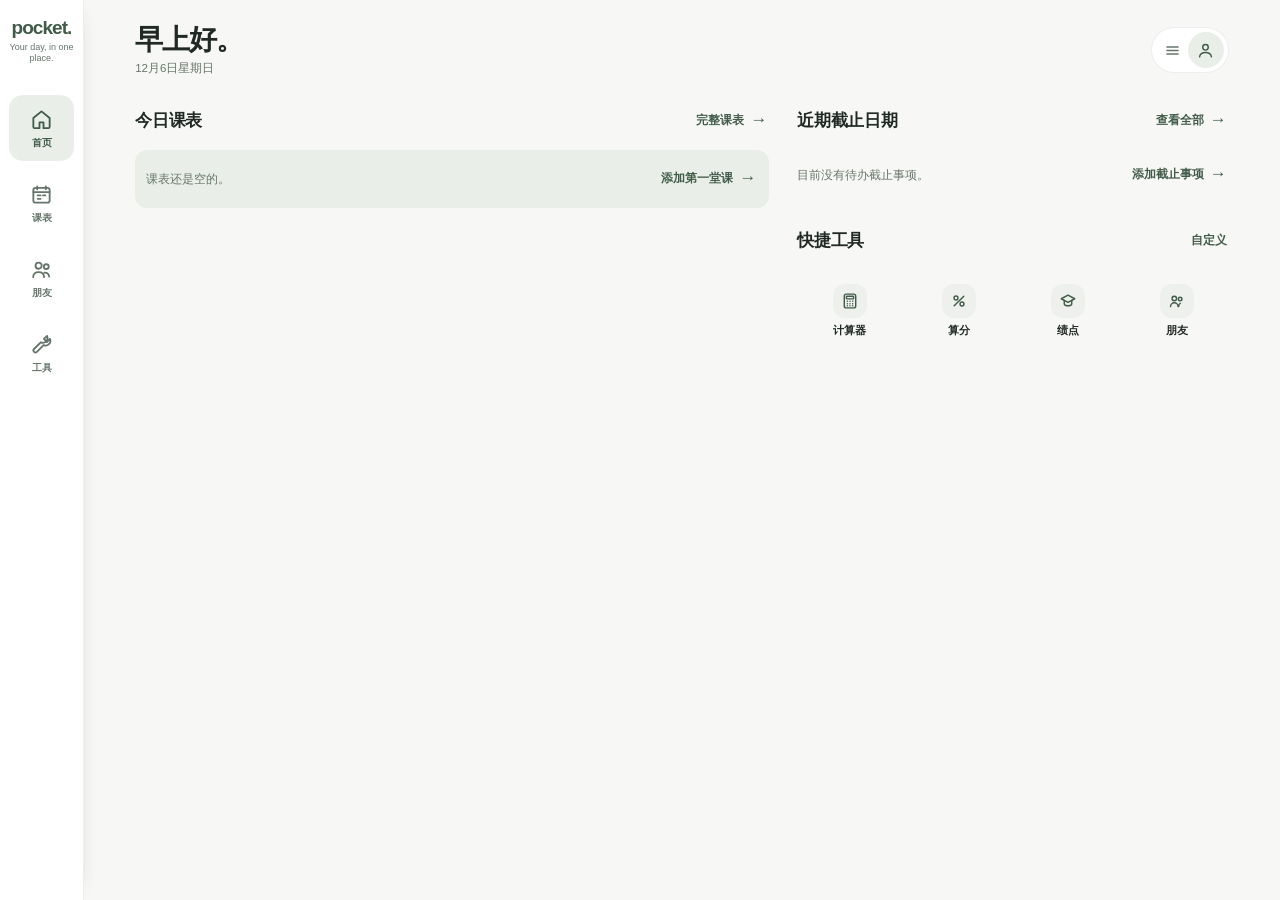
==== commit 09214497: "Publish site (2026-11-01 14:20)" ====
--- a/index.html
+++ b/index.html
@@ -15,10 +15,10 @@
 <title>Pocket</title>
 <link rel="manifest" href="manifest.json">
 <link rel="apple-touch-icon" href="apple-touch-icon.png" id="touchIcon">
-  <script type="module" crossorigin src="./assets/index-DQ4LtmaE.js"></script>
-  <link rel="stylesheet" crossorigin href="./assets/index-B7FU-fj-.css">
+  <script type="module" crossorigin src="./assets/index-3Eqjo_22.js"></script>
+  <link rel="stylesheet" crossorigin href="./assets/index-CUQAbOZe.css">
 <script>window.__FORCE_DEMO__ = true;</script>
-<script>window.BUILD = "vcb4e6464";</script>
+<script>window.BUILD = "v2ff370a8";</script>
 <script>
 if ("serviceWorker" in navigator) addEventListener("load", function(){
   navigator.serviceWorker.register("sw.js", { updateViaCache: "none" })
--- a/assets/index-CUQAbOZe.css
+++ b/assets/index-CUQAbOZe.css
@@ -0,0 +1 @@
+:root{--bg:#f7f8f5;--card:#fff;--card2:#e9efe8;--line:#dce5da;--tx:#202923;--tx2:#66756b;--tx3:#5e6b62;--ac:#718b75;--ac2:#405b48;--ok:#2f7a4a;--warn:#8a5a00;--bad:#b42335;--bell:#d39a24;--bell2:#a87814;--onac:#fff;--onac2:#fff;--sky:#f7f8f5;--grad1:#718b75;--grad2:#405b48;--swoff:#dce5da;--swknob:#849489;--toastbg:#202923;--toasttx:#fff;--ring1:#b42335;--ring2:#d18a18;--demo1:#405b48;--demo2:#405b48;--shadow:#405b48;--plot1:#b42335;--plot2:#2f7a4a;--plot3:#5b3fd6;--plot4:#8a5a00;--surf-lo:#718b75;--surf-hi:#d6b76a;--r:18px}:root[data-theme=sky]{--bg:#e8f5fd;--card:#fff;--card2:#eaf4fc;--line:#cfe6f5;--tx:#123243;--tx2:#5d8299;--tx3:#6f93a8;--ac:#0086c9;--ac2:#0071a8;--ok:#12a150;--warn:#b06800;--bad:#e60012;--bell:#ffd93b;--bell2:#e0a000;--onac:#fff;--onac2:#fff;--sky:#fff;--grad1:#00a0e9;--grad2:#00669c;--swoff:#d5e7f2;--swknob:#a8c4d4;--toastbg:#123243;--toasttx:#fff;--ring1:#e60012;--ring2:#ff9d00;--demo1:#00a0e9;--demo2:#00669c;--shadow:#0a5c86;--plot1:#d92e1f;--plot2:#0a7f52;--plot3:#5b3fd6;--plot4:#a35a00;--surf-lo:#1a6fa8;--surf-hi:#e8a33a}:root[data-theme=gold]{--bg:#fff9e8;--card:#fff;--card2:#fff4d6;--line:#f1e0ac;--tx:#3d3218;--tx2:#8a7440;--tx3:#a08b52;--ac:#e8452f;--ac2:#b8341f;--ok:#12a150;--warn:#a86a00;--bad:#c9182b;--bell:#ffd800;--bell2:#d9a400;--onac2:#fff;--sky:#fffdf3;--grad1:#f5b400;--grad2:#c07d00;--swoff:#f0e3bc;--swknob:#c9b787;--toastbg:#3d3218;--toasttx:#fff;--ring1:#e8452f;--ring2:#ffb300;--demo1:#f5b400;--demo2:#c07d00;--shadow:#8a7440}:root[data-theme=rose]{--bg:#fdeef5;--card:#fff;--card2:#fdeff6;--line:#f6cfe0;--tx:#401f30;--tx2:#8d5a75;--tx3:#a3728c;--ac:#d6367f;--ac2:#a81f5f;--ok:#12a150;--warn:#b06800;--bad:#e11d48;--bell:#ffd93b;--bell2:#e0a000;--onac2:#fff;--sky:#fff5fa;--grad1:#f06eaa;--grad2:#a81f5f;--swoff:#f6d9e6;--swknob:#cba0b6;--toastbg:#401f30;--toasttx:#fff;--ring1:#e11d48;--ring2:#f06eaa;--demo1:#f06eaa;--demo2:#a81f5f;--shadow:#8d5a75}:root[data-theme=night]{--bg:#08131c;--card:#0f2231;--card2:#16303f;--line:#22455a;--tx:#e6f3fb;--tx2:#93b7cc;--tx3:#6d8fa5;--ac:#0086c9;--ac2:#5cc7f7;--ok:#3ddc84;--warn:#f5b942;--bad:#ff6b6b;--bell:#ffd93b;--bell2:#c99400;--onac2:#08131c;--sky:#00a0e938;--grad1:#7fd8ff;--grad2:#0086c9;--swoff:#22455a;--swknob:#6d8fa5;--toastbg:#e6f3fb;--toasttx:#08131c;--ring1:#e60012;--ring2:#ff9d00;--demo1:#0086c9;--demo2:#083b57;--shadow:#000;--plot1:#ff7a63;--plot2:#3ddc95;--plot3:#a892ff;--plot4:#f5b942;--surf-lo:#12506f;--surf-hi:#ffc866}:root[data-theme=cocoa]{--bg:#fdf3e3;--card:#fff;--card2:#fbf0dd;--line:#ecd9b6;--tx:#3a2a14;--tx2:#876840;--tx3:#9c8156;--ac:#b4661b;--ac2:#8d4d10;--ok:#12a150;--warn:#a86a00;--bad:#c9182b;--bell:#ffd93b;--bell2:#d9a400;--onac2:#fff;--sky:#fffaf0;--grad1:#c98a3a;--grad2:#8d4d10;--swoff:#eddfc4;--swknob:#c2ab86;--toastbg:#3a2a14;--toasttx:#fff;--ring1:#c9182b;--ring2:#e08a00;--demo1:#c98a3a;--demo2:#8d4d10;--shadow:#876840}:root{--mono:ui-monospace,SFMono-Regular,"SF Mono","Cascadia Mono","Roboto Mono", "DejaVu Sans Mono",Menlo,Consolas,monospace;--fs-2xs:10.5px;--fs-xs:11.5px;--fs-sm:13px;--fs-md:15px;--fs-lg:17px;--fs-xl:20px;--fs-2xl:26px;--fs-3xl:34px;--sp-1:4px;--sp-2:8px;--sp-3:12px;--sp-4:16px;--sp-5:20px;--sp-6:24px;--sp-8:32px;--sp-10:40px;--r-xs:8px;--r-sm:12px;--r-md:16px;--r-lg:20px;--r-xl:26px;--r-full:999px;--edge:color-mix(in srgb, var(--tx) 8%, transparent);--e1:0 1px 2px color-mix(in srgb, var(--shadow) 14%, transparent);--e2:0 6px 16px -10px color-mix(in srgb, var(--shadow) 55%, transparent);--e3:0 18px 40px -22px color-mix(in srgb, var(--shadow) 70%, transparent);--mo-1:.12s;--mo-2:.2s;--mo-3:.32s;--mo-4:.46s;--ease:cubic-bezier(.32,.72,0,1);--ease-out:cubic-bezier(.16,1,.3,1)}.cloudbtn{border:1px solid var(--line);background:var(--card);color:var(--tx2);cursor:pointer;border-radius:99px;padding:7px 12px;font-family:inherit;font-size:14px;line-height:1;position:absolute;top:16px;left:92px}.cloudbtn:active{border-color:var(--ac)}.cloudbtn.on{border-color:var(--ok);color:var(--ok)}.acct{background:var(--card2);border:1px solid var(--line);border-radius:13px;align-items:center;gap:12px;margin-bottom:16px;padding:14px 15px;display:flex}.acct .av{background:var(--ac2);width:40px;height:40px;color:var(--onac2);border-radius:50%;flex:none;justify-content:center;align-items:center;font-size:17px;font-weight:700;display:flex}.acct .ai{flex:1;min-width:0}.acct .ai b{text-overflow:ellipsis;white-space:nowrap;font-size:14px;display:block;overflow:hidden}.acct .ai small{color:var(--tx2);font-size:12px}.tabs2{background:var(--card2);border-radius:11px;gap:5px;margin-bottom:16px;padding:4px;display:flex}.tabs2 button{color:var(--tx2);cursor:pointer;background:0 0;border:0;border-radius:8px;flex:1;padding:9px;font-family:inherit;font-size:13.5px;font-weight:700}.tabs2 button.on{background:var(--ac2);color:var(--onac2)}.idhint{background:var(--card2);color:var(--tx2);border-left:3px solid var(--line);border-radius:9px;margin:-9px 0 15px;padding:9px 12px;font-size:12.5px;line-height:1.6}.idhint.good{border-left-color:var(--ok)}.idhint.warn{border-left-color:var(--warn)}.idhint b{color:var(--tx)}.forgot{width:100%;color:var(--ac2);cursor:pointer;text-align:center;background:0 0;border:0;margin:0 0 6px;padding:9px;font-family:inherit;font-size:13px;font-weight:600;text-decoration:underline;display:block}.pushbox{margin:0 0 16px}.pushtog{text-align:left;border:2px solid var(--line);background:var(--card2);width:100%;color:var(--tx);cursor:pointer;border-radius:13px;padding:14px 16px;font-family:inherit;transition:all .15s;display:block}.pushtog .pt{font-size:14.5px;font-weight:700;display:block}.pushtog .ps{color:var(--tx2);margin-top:3px;font-size:12px;line-height:1.55;display:block}.pushtog.on{border-color:var(--ok);background:var(--card)}.pushtog.on .pt{color:var(--ok)}.pushtog:disabled{opacity:.5}.pushmsg{background:var(--card2);color:var(--tx2);border-left:3px solid var(--line);border-radius:9px;margin-top:9px;padding:10px 12px;font-size:12.5px;line-height:1.65}.pushmsg.ok{border-left-color:var(--ok)}.pushmsg.bad{border-left-color:var(--bad);color:var(--bad)}.pushmsg b{color:var(--tx)}.pwrow{align-items:stretch;gap:8px;display:flex}.pwrow input{flex:1;min-width:0}.pweye{border:1px solid var(--line);background:var(--card2);color:var(--tx2);cursor:pointer;white-space:nowrap;border-radius:11px;flex:none;padding:0 14px;font-family:inherit;font-size:12.5px;font-weight:700}.pweye:active{border-color:var(--ac);color:var(--ac2)}.cloudmsg{background:var(--card2);border-left:4px solid var(--bad);color:var(--bad);border-radius:10px;margin:0 0 14px;padding:11px 13px;font-size:13px;line-height:1.65}.cloudmsg.ok{border-left-color:var(--ok);color:var(--ok)}.cloudmsg.busy{border-left-color:var(--ac);color:var(--tx2)}.friendMode{margin-top:10px}.friendMode .shellBtns{flex-wrap:wrap;margin-top:6px}.friendTt{margin:4px 0 16px}.friendTt .ttrow{cursor:default}.vtabs{background:var(--card);border-radius:12px;gap:5px;margin:0 0 12px;padding:4px;display:flex}.vtabs button{min-height:44px;color:var(--tx2);cursor:pointer;background:0 0;border:0;border-radius:9px;flex:1;padding:9px 4px;font-family:inherit;font-size:13.5px;font-weight:700;transition:all .15s}.vtabs button.on{background:var(--ac2);color:var(--onac2)}.vnav{align-items:center;gap:10px;margin:0 0 12px;display:flex}.vnav button{border:1px solid var(--line);background:var(--card);width:44px;min-width:44px;height:44px;min-height:44px;color:var(--tx2);cursor:pointer;border-radius:11px;flex:none;font-family:inherit;font-size:16px;line-height:1}.vnav button:active{border-color:var(--ac);color:var(--ac2)}.vnav .vt{text-align:center;font-variant-numeric:tabular-nums;flex:1;font-size:15px;font-weight:700}.vnav .vt small{color:var(--tx3);margin-top:2px;font-size:11.5px;font-weight:600;display:block}.vnav .today{flex:none;width:auto;min-width:44px;padding:0 13px;font-size:12.5px;font-weight:700}.mgrid{grid-template-columns:30px repeat(7,1fr);align-items:stretch;gap:4px;display:grid}.mwk{background:var(--card2);color:var(--ac2);font-variant-numeric:tabular-nums;border-radius:8px;justify-content:center;align-items:center;font-size:10.5px;font-weight:700;line-height:1;display:flex}.mwk.out{color:var(--tx3);opacity:.5;background:0 0}.mwk.now{background:var(--ac2);color:var(--onac2)}.mgrid .wh{text-align:center;color:var(--tx3);letter-spacing:.04em;padding:2px 0 5px;font-size:11px;font-weight:700}.mcell{aspect-ratio:1;background:var(--card);min-width:44px;min-height:44px;color:var(--tx);cursor:pointer;border:1px solid #0000;border-radius:10px;flex-direction:column;justify-content:flex-start;align-items:center;gap:3px;padding:5px 2px 0;font-family:inherit;display:flex;position:relative;overflow:hidden}.mcell .dn{font-variant-numeric:tabular-nums;font-size:13px;font-weight:600;line-height:1}.mcell .dots{flex-wrap:wrap;justify-content:center;gap:2.5px;padding:0 2px;display:flex}.mcell .dots i{background:var(--ac);border-radius:50%;width:5px;height:5px;display:block}.mcell .dots i.off{background:var(--tx3);opacity:.5}.mcell .more{color:var(--tx3);font-variant-numeric:tabular-nums;font-size:9.5px}.mcell.dim{opacity:.32}.mcell.today{border-color:var(--ac);background:var(--card2)}.mcell.today .dn{color:var(--ac2)}.mcell.sel{background:var(--ac2)}.mcell.sel .dn{color:var(--onac2)}.mcell.sel .dots i{background:var(--onac2)}.mcell.wknd .dn{color:var(--tx3)}.mcell.sel.wknd .dn{color:var(--onac2)}.mday{margin-top:16px}.mday h4{color:var(--tx2);margin:0 0 8px 4px;font-size:12.5px;font-weight:700}.dayhead{align-items:baseline;gap:10px;margin:0 0 12px 4px;display:flex}.dayhead .big{font-variant-numeric:tabular-nums;letter-spacing:-.02em;font-size:30px;font-weight:300;line-height:1}.dayhead .wd{font-size:14px;font-weight:700}.dayhead .wk{color:var(--tx3);margin-left:auto;font-size:12px;font-weight:600}.offbtn{border:1px solid var(--line);background:var(--card);width:100%;color:var(--tx);cursor:pointer;border-radius:13px;justify-content:center;align-items:center;gap:8px;margin:0 0 12px;padding:13px 14px;font-family:inherit;font-size:14px;font-weight:700;display:flex}.offbtn:active{border-color:var(--ac);color:var(--ac2)}.offbtn .cnt{background:var(--warn);color:#fff;font-variant-numeric:tabular-nums;border-radius:99px;margin-left:auto;padding:2px 9px;font-size:12px}.kinds{border:1px solid var(--line);background:var(--card2);border-radius:12px;margin:0 0 16px;overflow:hidden}.kinds summary{cursor:pointer;color:var(--tx);align-items:center;gap:9px;padding:12px 15px;font-size:13.5px;font-weight:700;list-style:none;display:flex}.kinds summary::-webkit-details-marker{display:none}.kinds summary:after{content:"+";color:var(--tx3);margin-left:auto;font-size:18px;font-weight:400}.kinds[open] summary:after{content:"−"}.kinds[open] summary{border-bottom:1px solid var(--line)}.kinds .hint{margin:12px 12px 10px}.kindrow{text-align:left;border:0;border-top:1px solid var(--line);width:100%;color:var(--tx);cursor:pointer;background:0 0;align-items:center;gap:11px;padding:11px 15px;font-family:inherit;font-size:14px;display:flex}.kindrow.subj{border-top-width:2px}.kindrow.subj .knm{font-size:14.5px;font-weight:800}.kindrow.kid{background:var(--card2);padding-left:30px}.kindrow.kid .knm{color:var(--tx2);font-size:13px;font-weight:600}.kindrow .knm{font-weight:700}.kindrow .kct{color:var(--tx3);font-variant-numeric:tabular-nums;font-size:12px}.kindrow .kst{color:var(--warn);margin-left:auto;font-size:12px;font-weight:700}.kindrow.on .kst{color:var(--ok)}.rm.moved{color:var(--ac2);font-weight:700}.qbar{color:var(--tx2);background:var(--card);border:1px dashed var(--line);border-radius:12px;align-items:center;gap:8px;margin-bottom:13px;padding:10px 14px;font-size:12.5px;font-weight:600;display:flex}.frhome{background:color-mix(in srgb, var(--ac) 14%, var(--card));border:1px solid color-mix(in srgb, var(--ac) 22%, var(--line));border-radius:16px;align-items:center;gap:12px;margin:0 0 16px;padding:14px 16px;display:flex}.frhome .frtx{text-align:left;flex:1;min-width:0}.frhome .frtx b{font-size:15px;font-weight:700;display:block}.frhome .frtx p{color:var(--tx2);margin:4px 0 0;font-size:12px;font-weight:600;line-height:1.45}.frhome button{background:var(--ac2);color:var(--onac2);font:inherit;cursor:pointer;border:0;border-radius:12px;flex:none;padding:10px 16px;font-size:14px;font-weight:700}.frhome button:active{transform:scale(.97)}.friendMe{text-align:center;align-items:center;gap:var(--sp-2);margin:var(--sp-2) 0 var(--sp-3);flex-direction:column;display:flex}.friendFace{cursor:pointer;border-radius:50%;flex:none;width:120px;height:120px;position:relative}.friendFace input{opacity:0;cursor:pointer;border:0;border-radius:50%;width:100%;height:100%;margin:0;padding:0;font-size:0;position:absolute;top:0;bottom:0;left:0;right:0}.friendPic{object-fit:cover;background:var(--fill);border:3px solid var(--edge);box-sizing:border-box;border-radius:50%;width:120px;height:120px;display:block}.friendPic.blank{color:var(--tx2);place-items:center;font-size:42px;font-weight:800;display:grid}.chatBubble{background:var(--fill);border-radius:12px;margin:8px 0;padding:8px 12px}.chatBubble.me{background:color-mix(in srgb, var(--ac) 18%, var(--card))}.chatBubble b{margin-bottom:2px;font-size:11px;display:block}.chatBubble p{margin:0;font-size:14px;line-height:1.4}.item.flat{padding-right:15px}.item.flat .info{padding-right:0}.tt{flex-direction:column;gap:13px;display:flex}.ttday{background:var(--card);border-radius:var(--r);overflow:hidden}.ttday.today{box-shadow:0 0 0 2px var(--ac)}.ttdh{border-bottom:1px solid var(--line);align-items:baseline;gap:9px;padding:11px 15px 10px;font-size:14.5px;font-weight:800;display:flex}.ttdh .dd{color:var(--tx3);font-variant-numeric:tabular-nums;font-size:12px;font-weight:600}.ttdh .tag{letter-spacing:.06em;background:var(--ac2);color:var(--onac2);border-radius:99px;margin-left:auto;padding:2px 9px;font-size:10.5px;font-weight:800}.ttrow{border-top:1px solid var(--line);align-items:stretch;gap:11px;padding:11px 15px;display:flex}.ttrow:first-of-type{border-top:0}.ttrowMain{-webkit-appearance:none;appearance:none;min-width:0;color:inherit;font:inherit;text-align:left;cursor:pointer;background:0 0;border:0;flex:1;align-items:stretch;gap:11px;padding:0;display:flex}.ttt{text-align:right;font-variant-numeric:tabular-nums;flex:none;width:52px;padding-top:1px}.ttt b{letter-spacing:-.02em;font-size:18px;font-weight:700;line-height:1.15;display:block}.ttt i{color:var(--tx3);margin-top:2px;font-size:11.5px;font-style:normal;display:block}.ttbar{background:var(--ac);opacity:.55;border-radius:3px;flex:none;width:3px}.ttinfo{flex:1;min-width:0;padding-top:1px}.ttinfo>b{text-overflow:ellipsis;white-space:nowrap;font-size:15px;font-weight:700;line-height:1.3;display:block;overflow:hidden}.ttinfo>small{color:var(--tx2);text-overflow:ellipsis;white-space:nowrap;margin-top:3px;font-size:12px;display:block;overflow:hidden}@media (max-width:819px){.ttinfo>b,.ttinfo>small{white-space:normal;overflow-wrap:anywhere;-webkit-line-clamp:2;line-clamp:2;-webkit-box-orient:vertical;display:-webkit-box}}.ttk{width:23px;height:23px;color:var(--onac2);border-radius:8px;flex:none;align-self:center;place-items:center;font-size:11px;font-weight:800;display:grid}.ttk.lecture{background:var(--ac2)}.ttk.tutorial{background:var(--ok)}.ttk.practical{background:var(--warn)}.ttsw{align-self:center;width:44px;min-width:44px;height:44px;min-height:44px;margin-left:0}.ttsw:before{width:40px;height:24px;top:10px;left:2px}.ttsw:after{width:18px;height:18px;top:13px;left:5px}.ttsw.on:after{left:23px}.ttrow.off>:not(.ttsw){opacity:.5}.ttrow.off .ttt b,.ttrow.off .ttinfo>b{text-decoration:line-through}.ttrow.off .ttbar{background:var(--tx3)}.offrow .opt{color:var(--warn);border:1px solid var(--warn);border-radius:5px;margin-left:5px;padding:0 4px;font-size:11px;font-weight:700}.offday{margin-bottom:14px}.offday h4{color:var(--tx2);letter-spacing:.05em;margin:0 0 7px 3px;font-size:12px;font-weight:700}.offrow{text-align:left;border:1px solid var(--line);background:var(--card2);width:100%;color:var(--tx);cursor:pointer;border-radius:12px;align-items:center;gap:12px;margin-bottom:6px;padding:12px 14px;font-family:inherit;font-size:14px;display:flex}.offrow .ot{font-variant-numeric:tabular-nums;min-width:46px;color:var(--tx2);flex:none;font-weight:600}.offrow .onm{text-overflow:ellipsis;white-space:nowrap;flex:1;min-width:0;font-weight:600;overflow:hidden}.offrow .ofacts{color:var(--tx2);white-space:normal;overflow-wrap:anywhere;margin-top:2px;font-size:12px;font-weight:600;display:block}.offrow .ost{color:var(--ok);flex:none;font-size:12px;font-weight:700}.offrow.off{background:0 0;border-style:dashed}.offrow.off .onm,.offrow.off .ot{opacity:.55;text-decoration:line-through}.offrow.off .ost{color:var(--warn)}.helpbtn{border:1px solid var(--line);background:var(--card);color:var(--tx2);cursor:pointer;border-radius:99px;padding:7px 12px;font-family:inherit;font-size:14px;font-weight:700;line-height:1;position:absolute;top:16px;left:46px}.helpbtn:active{border-color:var(--ac)}.help details{border:1px solid var(--line);background:var(--card2);border-radius:12px;margin-bottom:9px;overflow:hidden}.help summary{cursor:pointer;align-items:center;gap:10px;padding:13px 15px;font-size:14.5px;font-weight:700;list-style:none;display:flex}.help summary::-webkit-details-marker{display:none}.help summary:after{content:"+";color:var(--tx3);margin-left:auto;font-size:19px;font-weight:400;line-height:1}.help details[open] summary:after{content:"−"}.help details[open] summary{border-bottom:1px solid var(--line)}.help .hb{color:var(--tx2);padding:13px 15px;font-size:13.5px;line-height:1.8}.help .hb b{color:var(--tx)}.help .hb code{color:var(--ac2);overflow-wrap:break-word;font-family:ui-monospace,Menlo,Consolas,monospace;font-size:.92em}.help .hb p{margin:0 0 9px}.help .hb p:last-child{margin-bottom:0}.help .hb ul{margin:0 0 9px;padding-left:19px}.help .hb li{margin-bottom:4px}.help .n{background:var(--bell);color:#4a3200;font-variant-numeric:tabular-nums;border-radius:50%;flex:none;justify-content:center;align-items:center;width:24px;height:24px;font-size:12.5px;font-weight:700;display:flex}.themebtn{border:1px solid var(--line);background:var(--card);color:var(--tx2);cursor:pointer;border-radius:99px;padding:7px 12px;font-family:inherit;font-size:14px;line-height:1;position:absolute;top:16px;left:0}.themebtn:active{border-color:var(--ac)}.themeopts{grid-template-columns:repeat(2,minmax(0,1fr));gap:9px;display:grid}.themeopt{-webkit-appearance:none;appearance:none;border:1px solid var(--line);background:var(--card);min-height:56px;color:var(--tx);font:inherit;text-align:left;cursor:pointer;border-radius:12px;grid-template-columns:auto minmax(0,1fr) auto;align-items:center;gap:10px;padding:9px 11px;font-size:13px;font-weight:600;line-height:1.25;transition:background-color .15s linear,border-color .15s linear,transform .15s;display:grid}.themeopt .sw3{flex:none;gap:3px;display:flex}.themeopt .sw3 i{border:1px solid color-mix(in srgb,var(--tx) 16%,transparent);border-radius:50%;width:12px;height:12px;display:block}.themeopt .themeLabel{text-overflow:ellipsis;white-space:nowrap;min-width:0;overflow:hidden}.themeopt .themeCheck{width:18px;height:18px;color:var(--accent-strong);place-items:center;font-size:14px;font-weight:800;display:grid}.themeopt.on{border-color:var(--accent-strong);background:var(--surface-soft)}.themeopt:active{transform:translateY(1px)}@media (max-width:380px){.themeopts{grid-template-columns:1fr}}*{box-sizing:border-box;-webkit-tap-highlight-color:transparent}html,body{overscroll-behavior:none;width:100%;margin:0;padding:0;overflow:hidden}html{height:100%;min-height:100%}:root{--safe-bottom:max(0px, env(safe-area-inset-bottom) - var(--vp-gap,0px))}body{width:100%;height:100dvh;height:var(--app-h,100dvh);background:var(--bg);color:var(--tx);font:var(--fs-md)/1.55 -apple-system,BlinkMacSystemFont,"Segoe UI Variable Text", "Segoe UI","PingFang SC","Hiragino Sans GB","Microsoft YaHei",sans-serif;-webkit-font-smoothing:antialiased;-moz-osx-font-smoothing:grayscale;text-rendering:optimizelegibility;font-variant-numeric:tabular-nums;font-feature-settings:"tnum" 1,"cv01" 1;touch-action:manipulation;-webkit-user-select:none;user-select:none;-webkit-touch-callout:none;background-image:none;position:fixed;top:0;left:0}input,textarea,select,[contenteditable],.selectable{-webkit-user-select:text;user-select:text;-webkit-touch-callout:default}img,svg{-webkit-user-drag:none;user-drag:none}.wrap{max-width:640px;padding:env(safe-area-inset-top) 16px calc(104px + env(safe-area-inset-bottom));overscroll-behavior:none;-webkit-overflow-scrolling:touch;touch-action:pan-y;margin:0 auto;position:absolute;top:0;bottom:0;left:0;right:0;overflow:hidden auto}.homeCrown .mascot{margin:0 0 4px}.homeCrown .mascot svg{width:72px;height:78px}.mascot svg{filter:drop-shadow(0 7px 14px #0a5c863d);animation:3.6s ease-in-out infinite markfloat}@keyframes markfloat{50%{transform:translateY(-5px)}}@media (prefers-reduced-motion:reduce){.mascot svg{animation:none}}.clock{text-align:center;padding:56px 0 18px;position:relative}.langbtn{z-index:60;border:1px solid var(--line);background:var(--card);color:var(--tx2);cursor:pointer;letter-spacing:.05em;border-radius:99px;padding:7px 13px;font-family:inherit;font-size:12px;font-weight:700;position:absolute;top:16px;right:0}.langbtn:active{border-color:var(--ac);color:var(--ac2)}.clock .t{letter-spacing:-.03em;font-variant-numeric:tabular-nums;background:linear-gradient(180deg,var(--grad1),var(--grad2));color:#0000;-webkit-background-clip:text;background-clip:text;font-size:clamp(56px,19vw,86px);font-weight:200;line-height:1}.clock .t .sec{color:var(--tx3);-webkit-text-fill-color:var(--tx3);letter-spacing:0;margin-left:8px;font-size:.34em;font-weight:400}.clock .wd{background:var(--ac2);color:var(--onac2);letter-spacing:.06em;box-shadow:none;border-radius:999px;margin:14px 0 6px;padding:7px 20px;font-size:17px;font-weight:600;display:inline-block}.clock .mascot{margin-bottom:2px;line-height:0;display:inline-block;position:relative}.clock .mascot svg{pointer-events:none;width:84px;height:91px;margin:0 auto;display:block}.clockbadges{grid-template-columns:1fr 1fr;gap:8px;margin-top:11px;display:grid}.clockbadges>button{box-sizing:border-box;width:100%;margin:0}.clock .d{color:var(--tx2);font-variant-numeric:tabular-nums;font-size:14px}.dot{background:var(--tx3);vertical-align:1px;border-radius:50%;width:6px;height:6px;margin-right:6px;display:inline-block}.dot.on{background:var(--ok);box-shadow:0 0 8px var(--ok)}.dot.off{background:var(--bad)}.netinfo{color:var(--tx3);cursor:pointer;background:0 0;border:1px solid #0000;border-radius:99px;margin:9px auto 0;padding:4px 12px;font-family:inherit;font-size:11.5px;font-weight:600;display:block}.netinfo.warn2{color:var(--warn);border-color:#f59e0b52}.wkbadge{border:1px solid var(--line);background:var(--card);color:var(--tx2);cursor:pointer;border-radius:99px;margin-top:11px;padding:6px 15px;font-family:inherit;font-size:12.5px;font-weight:700;display:inline-block}.wkbadge b{color:var(--ac2)}.wkbadge.out{border-color:#f59e0b66}.wkbadge.out b{color:var(--warn)}.wkstrip{scrollbar-width:none;-webkit-overflow-scrolling:touch;overscroll-behavior-x:contain;touch-action:pan-x pan-y;scroll-snap-type:x proximity;gap:7px;padding:2px 4px 10px;scroll-padding-inline:12px;display:flex;overflow-x:auto}.wkstrip::-webkit-scrollbar{display:none}@media (max-width:819px){.wkstrip{padding-right:28px;-webkit-mask-image:linear-gradient(90deg,#000 calc(100% - 28px),#0000);mask-image:linear-gradient(90deg,#000 calc(100% - 28px),#0000)}}.wkstrip button{scroll-snap-align:center;border:1px solid var(--line);background:var(--card);min-width:56px;min-height:44px;color:var(--tx2);cursor:pointer;border-radius:12px;flex:none;padding:9px 6px;font-family:inherit;font-size:12px;font-weight:700;line-height:1.35}.wkstrip button .n{color:var(--tx);font-size:15px;display:block}.wkstrip button .r{color:var(--tx3);font-size:10px;font-weight:600;display:block}.wkstrip button.now{border-color:var(--ac2)}.wkstrip button.now .n{color:var(--ac2)}.wkstrip button.sel{background:var(--ac2);border-color:var(--ac2)}.wkstrip button.sel .n,.wkstrip button.sel .r{color:var(--onac2)}.daycard{background:var(--card);border-radius:var(--r);border:1px solid #0000;margin-bottom:10px;overflow:hidden}.daycard.today{border-color:var(--ac)}.daycard>.dh{align-items:baseline;gap:9px;padding:11px 15px 9px;display:flex}.daycard>.dh .dw{font-size:13px;font-weight:700}.daycard>.dh .dd{color:var(--tx3);font-variant-numeric:tabular-nums;font-size:12px}.daycard>.dh .tag{color:var(--ac2);letter-spacing:.05em;margin-left:auto;font-size:10.5px;font-weight:700}.daycard.today>.dh .dw{color:var(--ac2)}.daycard>.dh.nil{opacity:.42}.daycard .item{padding-left:15px}.rolebtn{border:1px solid var(--line);background:var(--card);color:var(--tx2);cursor:pointer;border-radius:99px;margin:11px 0 0 7px;padding:6px 15px;font-family:inherit;font-size:12.5px;font-weight:700;display:inline-block}.rolebtn:active{border-color:var(--ac);color:var(--ac2)}.rolebtn.quiet{background:var(--ac2);color:var(--onac2);border-color:var(--ac2)}.roleopts{flex-direction:column;gap:10px;display:flex}.roleopt{text-align:left;border:2px solid var(--line);background:var(--card2);width:100%;color:var(--tx);cursor:pointer;border-radius:15px;align-items:center;gap:14px;padding:15px 16px;font-family:inherit;font-size:15px;font-weight:700;transition:all .15s;display:flex}.roleopt .em{flex:none;font-size:26px;line-height:1}.roleopt .rt{flex:1;min-width:0}.roleopt .rn{display:block}.roleopt .rd{color:var(--tx2);margin-top:3px;font-size:12px;font-weight:600;display:block}.roleopt .tick{border:2px solid var(--line);color:#0000;border-radius:50%;flex:none;justify-content:center;align-items:center;width:26px;height:26px;font-size:14px;font-weight:700;display:flex}.roleopt.on{border-color:var(--ac);background:var(--card)}.roleopt.on .tick{background:var(--ac2);border-color:var(--ac2);color:var(--onac2)}.roleopt:active{transform:scale(.99)}.rolehint{background:var(--card2);border-left:4px solid var(--bell);color:var(--tx2);border-radius:10px;margin:14px 0 0;padding:11px 13px;font-size:12.5px;line-height:1.7}.rolehint b{color:var(--tx)}.act button:disabled{opacity:.4}.modes{background:var(--card);border-radius:14px;gap:6px;margin:4px 0 20px;padding:5px;display:flex}.modes[hidden]{display:none}.modes button{color:var(--tx2);cursor:pointer;background:0 0;border:0;border-radius:10px;flex:1;padding:11px 4px;font-family:inherit;font-size:14px;font-weight:600;transition:all .18s}.modes button .em{margin-bottom:2px;font-size:17px;display:block}.modes button.on{background:var(--ac2);color:var(--onac2);box-shadow:none}#demoBar{background:var(--ac2);color:var(--onac2);border-radius:var(--r);margin-bottom:16px;padding:15px 16px;font-size:12.5px;line-height:1.65}#demoBar.lost{background:var(--bad)}#demoBar b{margin-bottom:4px;font-size:15px;display:block}#demoBar .dbtns{gap:9px;margin-top:12px;display:flex}#demoBar button{cursor:pointer;color:inherit;background:0 0;border:1px solid;border-radius:10px;flex:1;padding:10px;font-family:inherit;font-size:13px;font-weight:700}.ring{background:linear-gradient(135deg,var(--ring1),var(--ring2));border-radius:var(--r);margin-bottom:16px;padding:18px;animation:1s infinite pulse}@keyframes pulse{50%{filter:brightness(1.22)}}.ring h3{margin:0 0 3px;font-size:19px}.ring p{opacity:.9;margin:0 0 14px;font-size:13px}.ring .btns{gap:10px;display:flex}.ring button{cursor:pointer;color:#fff;background:#fff3;border:0;border-radius:11px;flex:1;padding:13px;font-family:inherit;font-size:15px;font-weight:700}.ring button.main{color:#e60012;background:#fff}.sec-h{justify-content:space-between;align-items:center;margin:22px 4px 10px;display:flex}.sec-h h2{color:var(--tx2);letter-spacing:.09em;text-transform:uppercase;margin:0;font-size:13px;font-weight:700}.sec-h .lnk{color:var(--ac2);cursor:pointer;font-size:13px;font-weight:600}.card{background:var(--card);border-radius:var(--r);overflow:hidden}.item{border-bottom:1px solid var(--line);align-items:center;gap:13px;padding:14px 15px;display:flex}.item:last-child{border-bottom:0}.item.off{opacity:.42}.item.next{background:linear-gradient(90deg,#00a0e924,#0000)}.itemMain{-webkit-appearance:none;appearance:none;min-width:0;color:inherit;font:inherit;text-align:left;cursor:pointer;background:0 0;border:0;flex:1;align-items:center;gap:13px;padding:0;display:flex}.item .time{font-variant-numeric:tabular-nums;letter-spacing:-.02em;min-width:82px;font-size:26px;font-weight:300}.item .info{flex:1;min-width:0}.item .info b{white-space:nowrap;text-overflow:ellipsis;font-size:15px;font-weight:600;display:block;overflow:hidden}.item .info small{color:var(--tx2);margin-top:2px;font-size:12px;display:block}.item .info .lead{color:var(--warn);font-weight:600}.item .info .rm{color:var(--tx3)}.sw{-webkit-appearance:none;appearance:none;width:46px;min-width:46px;height:44px;min-height:44px;color:inherit;font:inherit;cursor:pointer;background:0 0;border:0;border-radius:99px;flex:none;padding:0;transition:all .2s;display:block;position:relative}.sw:before{content:"";background:var(--swoff);border-radius:99px;width:46px;height:28px;transition:all .2s;position:absolute;top:8px;left:0}.sw:after{content:"";background:var(--swknob);border-radius:50%;width:22px;height:22px;transition:all .2s;position:absolute;top:11px;left:3px}.sw.on:before{background:var(--ac)}.sw.on:after{background:#fff;left:21px}.empty{text-align:center;color:var(--tx3);padding:44px 20px}.empty .em{margin-bottom:10px;font-size:42px}.empty p{margin:0 0 4px;font-size:14px}.daygrp{margin-bottom:14px}.daygrp>h4{color:var(--tx2);letter-spacing:.06em;margin:0 0 7px 4px;font-size:12px;font-weight:700}.daygrp>h4 .today{color:var(--ac2)}.actionbar{z-index:40;max-width:640px;padding:12px 16px calc(14px + var(--safe-bottom));background:linear-gradient(180deg,transparent,var(--bg) 26%);gap:10px;margin:0 auto;display:flex;position:fixed;bottom:0;left:0;right:0}.ab{cursor:pointer;background:var(--card2);color:var(--tx);border:0;border:1px solid var(--line);box-shadow:0 10px 26px -14px var(--shadow);border-radius:15px;flex:1;justify-content:center;align-items:center;gap:8px;padding:16px 10px;font-family:inherit;font-size:15px;font-weight:700;display:flex}.ab .ic{font-size:18px;line-height:1}.ab.main{background:var(--ac2);color:var(--onac2);border-color:var(--ac2);box-shadow:none}.ab:active{transform:scale(.975)}.ttSchedulePage .actionbar{z-index:auto;width:min(640px,100%);max-width:640px;margin:var(--sp-4) auto var(--sp-5);background:0 0;padding:0;position:static;top:auto;bottom:auto;left:auto;right:auto}@media (max-width:360px){.ttSchedulePage .actionbar{flex-direction:column}.ttSchedulePage .actionbar .ab{width:100%}}.occhead{align-items:center;gap:14px;margin-bottom:14px;display:flex}.occhead .occt{font-variant-numeric:tabular-nums;letter-spacing:-.02em;font-size:32px;font-weight:200}.occhead b{font-size:17px;font-weight:600;display:block}.occhead small{color:var(--tx2);font-size:12.5px}.occbadge{background:var(--card2);color:var(--tx2);border-radius:11px;margin-bottom:16px;padding:11px 13px;font-size:12.5px;line-height:1.6}.occbadge.off{color:var(--warn);background:#f59e0b21}.occacts{gap:11px;display:flex}.occacts button{cursor:pointer;border:0;border-radius:13px;flex:1;padding:15px 10px;font-family:inherit;font-size:14px;font-weight:700}.occmove{border:1px dashed var(--line);width:100%;color:var(--tx2);cursor:pointer;background:0 0;border-radius:12px;margin-top:11px;padding:13px;font-family:inherit;font-size:13.5px;font-weight:700;display:block}.occmove:active{border-color:var(--ac);color:var(--ac2)}.ttDayRow.skip{opacity:.45}.ttDayRow.skip .shellT{text-decoration:line-through}.ttCell.holi .ttNum{color:var(--ac2);font-weight:800}.item.skip{opacity:.45}.item .info .cx{color:var(--warn);font-weight:700}.mask{-webkit-backdrop-filter:blur(3px);backdrop-filter:blur(3px);z-index:50;background:#083c5870;display:none;position:fixed;top:0;bottom:0;left:0;right:0}.mask.on{display:block}.sheet{z-index:51;background:var(--card);overscroll-behavior:none;-webkit-overflow-scrolling:touch;max-height:92dvh;padding:8px 18px calc(26px + var(--safe-bottom));border-radius:22px 22px 0 0;transition:transform .26s cubic-bezier(.32,.72,0,1);position:fixed;bottom:0;left:0;right:0;overflow-y:auto;transform:translateY(100%)}.sheet.on{transform:translateY(0)}.grip{background:var(--line);border-radius:9px;width:38px;height:4px;margin:8px auto 14px}.sheet h3{text-align:center;margin:0 0 18px;font-size:19px}label.f{margin-bottom:15px;display:block}label.f>span{color:var(--tx2);letter-spacing:.04em;margin-bottom:7px;font-size:12px;font-weight:600;display:block}input,select,textarea{border:1px solid var(--line);background:var(--card2);width:100%;color:var(--tx);border-radius:11px;padding:13px;font-family:inherit;font-size:16px}textarea{resize:vertical;min-height:150px;font-family:ui-monospace,SFMono-Regular,Menlo,Consolas,monospace;font-size:14px;line-height:1.7}input[type=time]{text-align:center;font-variant-numeric:tabular-nums;font-size:24px;font-weight:300}.trange{align-items:center;gap:8px;display:flex}.trange input{flex:1;min-width:0;padding:11px 4px;font-size:20px}.trange .dash{color:var(--tx3);flex:none;font-size:17px}input:focus,select:focus,textarea:focus{border-color:var(--ac);outline:0}.days{gap:6px;display:flex}.days button{aspect-ratio:1;border:1px solid var(--line);background:var(--card2);color:var(--tx2);cursor:pointer;border-radius:11px;flex:1;font-family:inherit;font-size:15px;font-weight:600;transition:all .15s}.days button.on{background:var(--ac2);border-color:var(--ac2);color:var(--onac2)}.wkpick{align-items:center;gap:8px;margin-top:9px;display:flex}.wkpick>span{color:var(--tx3);flex:none;font-size:12px}.wkpick select{flex:1;min-width:0;padding:9px;font-size:14px}.chips{flex-wrap:wrap;gap:7px;margin-top:9px;display:flex}.chips button{border:1px solid var(--line);color:var(--tx2);cursor:pointer;background:0 0;border-radius:99px;padding:7px 14px;font-family:inherit;font-size:12.5px;font-weight:600}.chips button.on{background:var(--ac2);border-color:var(--ac2);color:var(--onac2)}.row{gap:11px;display:flex}.row>*{flex:1}.testring{border:1px dashed var(--line);width:100%;color:var(--tx2);cursor:pointer;background:0 0;border-radius:11px;margin:0 0 15px;padding:11px;font-family:inherit;font-size:13px;font-weight:700;display:block}.testring:active{border-color:var(--ac);color:var(--ac2)}.chrow{gap:10px;display:flex}.chbtn{border:1px solid var(--line);background:var(--card2);color:var(--tx2);cursor:pointer;border-radius:13px;flex-direction:column;flex:1;align-items:center;gap:5px;padding:15px 8px;font-family:inherit;font-size:13px;font-weight:700;transition:all .15s;display:flex}.chbtn .ic{filter:grayscale()opacity(.55);font-size:21px;line-height:1}.chbtn.on{background:var(--ac2);border-color:var(--ac2);color:var(--onac2)}.chbtn.on .ic{filter:none}.numrow{align-items:center;gap:11px;display:flex}.numrow input{text-align:center;font-variant-numeric:tabular-nums;flex:1;font-size:22px;font-weight:300}.numrow .unit{color:var(--tx2);flex:none;font-size:14px;font-weight:600}.addlead{border:1px solid var(--line);background:var(--card2);width:46px;height:46px;color:var(--ac2);cursor:pointer;border-radius:12px;flex:none;font-family:inherit;font-size:22px;line-height:1}.addlead:active{background:var(--ac2);border-color:var(--ac2);color:var(--onac2)}.multitog{border:1px dashed var(--line);width:100%;color:var(--tx2);cursor:pointer;text-align:left;background:0 0;border-radius:10px;margin:0 0 9px;padding:9px 13px;font-family:inherit;font-size:12.5px;font-weight:700;display:block}.multitog.on{border-style:solid;border-color:var(--ac);background:var(--card2);color:var(--ac2)}.chips.multi{grid-template-columns:repeat(4,1fr);gap:7px;margin:0 0 11px;display:grid}.chips.multi button{padding:10px 4px}.leadhint{color:var(--tx2);background:var(--card2);border-left:4px solid var(--bell);border-radius:10px;margin-top:10px;padding:10px 13px;font-size:12.5px;line-height:1.6}.leadhint b{color:var(--ac2);font-variant-numeric:tabular-nums;font-weight:700}.leadhint .warn{color:var(--warn)}.act{gap:11px;margin-top:22px;display:flex}.act button{cursor:pointer;border:0;border-radius:13px;flex:1;padding:15px;font-family:inherit;font-size:15px;font-weight:700}.btn-p{background:var(--ac2);color:var(--onac2)}.btn-s{background:var(--card2);color:var(--tx)}.btn-d{color:var(--bad);background:#e600121a;flex:0 0 56px!important}.uprow{gap:11px;margin-bottom:11px;display:flex}.upbtn{border:1px dashed var(--line);cursor:pointer;background:var(--card2);color:var(--tx);border-radius:13px;flex:1;padding:15px;font-family:inherit;font-size:14px;font-weight:700}.upbtn:active{border-color:var(--ac);color:var(--ac2)}.uphint{color:var(--tx3);margin-bottom:16px;padding:0 3px;font-size:12px;line-height:1.7}.uphint b{color:var(--tx2)}.dedupe{border:1px dashed var(--line);width:100%;color:var(--tx2);cursor:pointer;background:0 0;border-radius:12px;margin-bottom:15px;padding:13px;font-family:inherit;font-size:13px;font-weight:600}.dedupe:active{border-color:var(--warn);color:var(--warn)}.dayadd{border:1px solid var(--line);width:44px;min-width:44px;height:44px;min-height:44px;color:var(--tx2);cursor:pointer;background:0 0;border-radius:11px;flex:none;margin-left:auto;font-family:inherit;font-size:16px;line-height:1}.dayadd:active{background:var(--ac2);border-color:var(--ac2);color:var(--onac2)}.daycard>.dh .tag{margin-left:auto}.daycard>.dh .tag+.dayadd{margin-left:9px}.hint{background:var(--card2);color:var(--tx2);border-radius:12px;margin-bottom:15px;padding:13px;font-size:12.5px;line-height:1.75}.hint code{color:var(--ac2);font-family:ui-monospace,Menlo,Consolas,monospace}.hint b{color:var(--tx)}.prev{background:var(--card2);border-radius:12px;max-height:200px;margin-top:12px;padding:6px;overflow-y:auto}.prev div{align-items:center;gap:9px;padding:7px 9px;font-size:13px;display:flex}.prev div+div{border-top:1px solid var(--line)}.prev .pd{color:var(--ac2);min-width:78px;font-size:12px;font-weight:700}.prev .pt{font-variant-numeric:tabular-nums;color:var(--tx2);min-width:46px}.prev .pn{text-overflow:ellipsis;white-space:nowrap;flex:1;overflow:hidden}.prev .err{color:var(--bad)}.holihead{color:var(--tx2);align-items:center;gap:10px;margin:4px 0 8px;font-size:12.5px;display:flex}.holihead .lnk{cursor:pointer;color:var(--bad);background:0 0;border:0;margin-left:auto;padding:0;font-family:inherit;font-size:12.5px;text-decoration:underline}.btn-s.wide{width:100%;margin-bottom:14px}.prev .pdel{cursor:pointer;color:var(--tx2);background:0 0;border:0;padding:0 2px;font-family:inherit;font-size:15px;line-height:1}.prev .pdel:active{color:var(--bad)}.prev .empty{text-align:center;color:var(--tx2);padding:14px;font-size:12.5px}.holitag{background:var(--ac2);color:var(--onac2);vertical-align:middle;border-radius:99px;margin-left:7px;padding:1px 7px;font-size:10.5px;font-weight:700;display:inline-block}.daycard.holi>.dh,.ttday.holi>.ttdh{opacity:.85}.mcell.holi .dn{color:var(--ac2);font-weight:800}.toast{background:var(--toastbg);border:1px solid var(--toastbg);color:var(--toasttx);z-index:99;opacity:0;pointer-events:none;box-shadow:0 12px 30px -10px var(--shadow);border-radius:99px;padding:12px 22px;font-size:14px;transition:all .25s;position:fixed;bottom:110px;left:50%;transform:translate(-50%,20px)}.toast.on{opacity:1;transform:translate(-50%)}.homebtn{z-index:60;border:1px solid var(--line);background:var(--card);min-width:44px;min-height:44px;color:var(--tx2);cursor:pointer;border-radius:99px;padding:7px 12px;font-family:inherit;font-size:15px;font-weight:700;line-height:1;position:absolute;top:16px;left:0}.homebtn:active{border-color:var(--ac2);color:var(--ac2)}.themebtn{z-index:60;min-width:44px;min-height:44px;left:50px}.helpbtn{z-index:60;min-width:44px;min-height:44px;left:100px}.cloudbtn{z-index:60;min-width:44px;min-height:44px;left:150px}.langbtn{min-width:44px;min-height:44px}@media (min-width:382px) and (max-width:819px){.mgrid{grid-template-columns:30px repeat(7,minmax(44px,1fr));gap:2px}}@media (max-width:381px){.mgrid{grid-template-columns:repeat(7,minmax(44px,1fr));gap:2px}.mgrid .wh:first-child,.mgrid .mwk{display:none}}@media (max-width:351px){.mgrid{gap:0;margin-left:-10px;margin-right:-10px}}#pocketHome{overscroll-behavior:none;-webkit-overflow-scrolling:touch;touch-action:pan-y;padding:calc(var(--sp-4) + env(safe-area-inset-top)) 0 max(var(--sp-4), env(safe-area-inset-bottom));box-sizing:border-box;background:var(--bg);flex-direction:column;display:none;position:absolute;top:0;bottom:0;left:0;right:0;overflow:hidden auto}.homeCrown{padding:var(--sp-5) var(--sp-4) var(--sp-8);transition:opacity var(--mo-2) var(--ease);flex:none;place-items:center;display:grid}#homeTitle{text-align:center;letter-spacing:.06em;width:100%;color:var(--tx);margin:0;font-size:clamp(28px,8vw,42px);font-weight:900;line-height:1.05}#pocketHome.booting .homeCrown{opacity:0}.markWord,.markTag{display:block}.markTag{letter-spacing:.22em;opacity:.62;text-indent:.22em;margin-top:.35em;font-size:.3em;font-weight:700;line-height:1.25}#homeSplash{z-index:4;pointer-events:none;opacity:1;transition:opacity var(--mo-3) var(--ease),visibility 0s;place-items:center;display:grid;position:absolute;top:0;bottom:0;left:0;right:0}#pocketHome:not(.booting) #homeSplash{opacity:0;visibility:hidden;transition:opacity var(--mo-3) var(--ease),visibility 0s var(--mo-3)}.splashMark{width:min(100%, var(--shell-w));text-align:center;letter-spacing:.06em;color:var(--tx);margin:0;font-size:clamp(32px,9vw,48px);font-weight:900;line-height:1.05}#pocketHome.booting .splashMark{animation:splashIn var(--mo-4) var(--ease-out) both}@keyframes splashIn{0%{opacity:0;transform:scale(.94)}to{opacity:1;transform:none}}@media (prefers-reduced-motion:reduce){#homeSplash,#pocketHome:not(.booting) #homeSplash{transition:none}#pocketHome.booting .splashMark{animation:none}}html,body{background-color:var(--bg);background-image:none}html[data-wall=dawn],body[data-wall=dawn],#pocketHome[data-wall=dawn]{--wallEnd:#6d5090;background-color:#6d5090;background-image:linear-gradient(#ffd9a8 0%,#fca97f 34%,#c9738c 68%,#6d5090 100%)}html[data-wall=neon],body[data-wall=neon],#pocketHome[data-wall=neon]{--wallEnd:#080b24;background-color:#080b24;background-image:radial-gradient(85% 55% at 18% 0,#7c3aeda6,#0000 62%),radial-gradient(70% 45% at 92% 22%,#0ea5e973,#0000 60%),linear-gradient(#180f33 0%,#2b1152 52%,#080b24 100%)}html[data-wall=sakura],body[data-wall=sakura],#pocketHome[data-wall=sakura]{--wallEnd:#f7a9c6;background-color:#f7a9c6;background-image:radial-gradient(90% 55% at 50% -8%,#fff2f7,#0000 62%),linear-gradient(#ffe6f0 0%,#ffc9de 46%,#f7a9c6 100%)}html[data-wall=grid],body[data-wall=grid],#pocketHome[data-wall=grid]{--wallEnd:#e8edf5;background-color:#e8edf5;background-image:repeating-linear-gradient(0deg,#788caa29 0 1px,#0000 1px 22px),repeating-linear-gradient(90deg,#788caa29 0 1px,#0000 1px 22px),linear-gradient(#f7f9fc 0%,#e8edf5 100%)}html[data-wall=dusk],body[data-wall=dusk],#pocketHome[data-wall=dusk]{--wallEnd:#355c7d;background-color:#355c7d;background-image:linear-gradient(#f8b195 0%,#c06c84 40%,#6c5b7b 72%,#355c7d 100%)}html:not(.at-home),body:not(.at-home){background-color:var(--bg)}#pocketHome[data-skin=glass] .homeTile .icon{-webkit-backdrop-filter:blur(9px);border:1px solid #ffffff6b;box-shadow:inset 0 1px #ffffff80,0 8px 18px -12px #0a1e3cb3;background:#ffffff29!important}#pocketHome[data-skin=ink] .homeTile .icon{color:var(--tx);box-shadow:none;border:2px solid;background:0 0!important}#pocketHome[data-skin=mono] .homeTile .icon{color:var(--bg);box-shadow:var(--e1);background:var(--tx)!important}#pocketHome[data-skin=round] .homeTile .icon{border-radius:50%}.shopBal{justify-content:space-between;align-items:center;gap:var(--sp-3);display:flex}.shopBal .coins{font-family:var(--mono);font-size:var(--fs-2xl);letter-spacing:-.03em;font-weight:800}.shopGrid{gap:var(--sp-3);margin:var(--sp-3) 0 0;grid-template-columns:repeat(2,minmax(0,1fr));display:grid}.shopCard{background:var(--card);border:1px solid var(--edge);border-radius:var(--r-lg);box-shadow:var(--e1);flex-direction:column;display:flex;overflow:hidden}.shopSwatch{place-items:center;height:78px;display:grid}.shopSwatch i{border-radius:8px;width:26px;height:26px;display:block;box-shadow:inset 0 1px #ffffff59,0 4px 10px -6px #0a1e3ccc}.shopMeta{padding:var(--sp-3);flex-direction:column;flex:1;gap:6px;display:flex}.shopMeta b{font-size:var(--fs-sm);letter-spacing:-.01em;font-weight:700}.shopMeta .price{font-family:var(--mono);font-size:var(--fs-xs);color:var(--tx3)}.shopMeta button{-webkit-appearance:none;appearance:none;border:1px solid var(--edge);border-radius:var(--r-full);font:inherit;font-size:var(--fs-xs);cursor:pointer;background:var(--card2);color:var(--tx);transition:transform var(--mo-1) var(--ease);margin-top:auto;padding:6px 10px;font-weight:700}.shopMeta button:active{transform:scale(.94)}.shopMeta button.on{background:var(--ac2);color:var(--onac2);border-color:#0000}.shopMeta button.owned{background:var(--card2);color:var(--tx3)}body.at-home .wrap,body.at-home .actionbar{display:none!important}body.at-home #homeStub.on .actionbar{display:flex!important}.homeTop{margin:0 0 var(--sp-3);justify-content:space-between;align-items:center;display:flex}.homeMe{border-radius:var(--r-full);border:1px solid var(--edge);background:color-mix(in srgb, var(--card) 62%, transparent);width:34px;height:34px;color:var(--tx);cursor:pointer;-webkit-backdrop-filter:blur(14px)saturate(1.4);transition:transform var(--mo-1) var(--ease);place-items:center;padding:0;display:grid;position:relative}.homeMe:active{transform:scale(.93)}.homeMe svg{width:19px;height:19px;display:block}.homeMe i{background:var(--ok);border:2px solid var(--bg);border-radius:50%;width:10px;height:10px;display:block;position:absolute;bottom:-1px;right:-1px}.homeMe i[hidden]{display:none}.homeLang{border-radius:var(--r-full);border:1px solid var(--edge);background:color-mix(in srgb, var(--card) 62%, transparent);color:var(--tx);font-size:var(--fs-sm);cursor:pointer;-webkit-backdrop-filter:blur(14px)saturate(1.4);transition:transform var(--mo-1) var(--ease),opacity var(--mo-1) linear;padding:6px 13px;font-family:inherit;font-weight:700}.homeLang:active{opacity:.75;transform:scale(.94)}.qrBox{margin:var(--sp-3) auto;border-radius:var(--r-md);border:1px solid var(--edge);background:#fff;place-items:center;width:200px;height:200px;padding:10px;display:grid}.qrBox img{width:100%;height:100%;image-rendering:pixelated;display:block}@keyframes jiggleA{50%{transform:rotate(-1.4deg)translateY(-1px)}}@keyframes jiggleB{50%{transform:rotate(1.4deg)translateY(1px)}}body.editing .homePage .homeTile{animation:.34s ease-in-out infinite jiggleA}body.editing .homePage .homeTile:nth-child(2n){animation-name:jiggleB;animation-delay:-.17s}body.editing .homePage .homeTile.held{visibility:hidden;animation:none}body.editing .homePager{touch-action:none}.homeTile.ghost{z-index:120;pointer-events:none;opacity:.94;filter:drop-shadow(0 14px 22px #00000057);margin:0;animation:none;position:fixed;top:0;left:0}.homeDone{margin:0 0 var(--sp-2);border-radius:var(--r-full);cursor:pointer;background:var(--ac2);color:var(--onac2);font:inherit;font-size:var(--fs-sm);box-shadow:none;border:0;flex:none;align-self:center;padding:8px 22px;font-weight:700}.homeDone[hidden]{display:none}@media (prefers-reduced-motion:reduce){body.editing .homePage .homeTile{outline:2px dashed var(--ac);outline-offset:3px;border-radius:var(--r-md);animation:none}}.homeQPill{border-radius:var(--r-full);cursor:pointer;height:26px;color:var(--tx3);background:color-mix(in srgb, var(--card) 34%, transparent);-webkit-backdrop-filter:blur(12px);font:inherit;font-size:var(--fs-xs);transition:transform var(--mo-1) var(--ease), opacity var(--mo-2) linear,color var(--mo-2) linear;border:0;flex:none;align-self:center;align-items:center;gap:5px;padding:0 12px;font-weight:600;line-height:1;display:flex}.homeQPill:active{transform:scale(.95)}.homeQPill svg{flex:none;width:13px;height:13px;display:block}.homeQPill[hidden]{display:none}#pocketHome.searching .homePager,#pocketHome.searching .homeDots{display:none!important}.homeSearch{align-items:center;gap:var(--sp-2);margin:0 0 var(--sp-2);padding:0 var(--sp-4);border-radius:var(--r-full);border:1px solid var(--edge);background:color-mix(in srgb, var(--card) 74%, transparent);-webkit-backdrop-filter:blur(16px)saturate(1.5);height:44px;box-shadow:var(--e1);transition:border-color var(--mo-2) linear,box-shadow var(--mo-2) linear;flex:none;display:none}.homeSearch.on{animation:qOpen var(--mo-2) var(--ease-out) both;display:flex}@keyframes qOpen{0%{opacity:0;transform:translateY(8px)scaleY(.86)}}.homeSearch:focus-within{border-color:var(--ac);box-shadow:var(--e2)}.homeSearch svg{width:18px;height:18px;color:var(--tx3);flex:none}.homeSearch input{min-width:0;font:inherit;font-size:var(--fs-md);color:var(--tx);-webkit-user-select:text;user-select:text;background:0 0;border:0;outline:none;flex:1}.homeSearch input::placeholder{color:var(--tx3)}.homeSearch input::-webkit-search-cancel-button{display:none}#homeQx{background:var(--card2);width:22px;height:22px;color:var(--tx2);cursor:pointer;border:0;border-radius:50%;flex:none;place-items:center;padding:0;font-size:11px;line-height:1;display:grid}#homeHits{overscroll-behavior:none;flex:auto;min-height:0;overflow-y:auto}#homeHits[hidden]{display:none}.hitGroup{margin:0 0 var(--sp-4)}.hitK{margin:0 0 var(--sp-2);font-size:var(--fs-2xs);letter-spacing:.1em;text-transform:uppercase;color:var(--tx3);font-weight:700;font-family:var(--mono)}.hitRow{align-items:center;gap:var(--sp-3);text-align:left;-webkit-appearance:none;appearance:none;border:1px solid var(--edge);border-radius:var(--r-md);background:var(--card);width:100%;color:var(--tx);font:inherit;cursor:pointer;padding:var(--sp-3) var(--sp-3);margin:0 0 var(--sp-2);box-shadow:var(--e1);transition:transform var(--mo-1) var(--ease);display:flex}.hitRow:active{transform:scale(.985)}.hitDot{background:var(--card2);width:30px;height:30px;color:var(--ac2);box-shadow:none;border-radius:9px;flex:none;place-items:center;display:grid}.hitDot svg{width:17px;height:17px;display:block}.hitMain{flex:1;min-width:0}.hitT{font-size:var(--fs-sm);letter-spacing:-.01em;text-overflow:ellipsis;white-space:nowrap;margin:0;font-weight:650;display:block;overflow:hidden}.hitS{font-size:var(--fs-2xs);color:var(--tx2);text-overflow:ellipsis;white-space:nowrap;margin:1px 0 0;display:block;overflow:hidden}.homeNow{width:100%;max-width:400px;margin:0 auto var(--sp-5);padding:var(--sp-3) var(--sp-4);border:1px solid var(--edge);border-left:3px solid var(--ac);border-radius:var(--r-md);background:var(--card);color:var(--tx);text-align:left;font:inherit;cursor:pointer;box-shadow:var(--e2);transition:transform var(--mo-1) var(--ease);display:none}.homeNow.on{animation:riseIn var(--mo-4) var(--ease-out) both;display:block}.homeNow .k{font-size:var(--fs-2xs);color:var(--ac2);letter-spacing:.1em;text-transform:uppercase;margin:0 0 3px;font-weight:800}.homeNow .t{font-size:var(--fs-lg);letter-spacing:-.02em;margin:0;font-weight:700}.homeNow .s{font-size:var(--fs-sm);color:var(--tx2);font-family:var(--mono);margin:3px 0 0}.homeNow:active{transform:scale(.985)}#pocketHome.booting .homePager,#pocketHome.booting .homeDots{opacity:0}.homePager,.homeDots{transition:opacity var(--mo-2) var(--ease)}@media (prefers-reduced-motion:reduce){.homePager,.homeDots{transition:none}}@media (pointer:fine){.homePager{cursor:grab}.homePager:active{cursor:grabbing}}.homePager{scroll-snap-type:x mandatory;overscroll-behavior-x:contain;touch-action:pan-x;scroll-behavior:smooth;flex:auto;align-items:stretch;min-height:0;display:flex;overflow:auto hidden}.homePager>.homePage{scroll-snap-align:start;scroll-snap-stop:always;max-width:none;padding-inline:max(var(--sp-4), calc((100% - var(--shell-w)) / 2));flex:0 0 100%;align-content:start;padding-block-start:calc(8px + var(--page-air,0px))}.homePager.single>.homePage{align-content:space-evenly}.homeDots{margin:var(--sp-3) 0 var(--sp-4);flex:none;justify-content:center;gap:8px;min-height:8px;display:flex}.homeDots:empty{display:none}.homeDots button{cursor:pointer;background:var(--tx3);opacity:.3;width:8px;height:8px;transition:opacity var(--mo-2) linear,transform var(--mo-2) var(--ease);border:0;border-radius:50%;padding:0}.homeDots button.on{opacity:.85;transform:scale(1.2)}.homeGrid{grid-template-columns:repeat(var(--home-cols), minmax(0, 1fr));column-gap:var(--col-gap);row-gap:var(--row-gap);max-width:var(--shell-w);justify-items:center;width:100%;margin:0 auto;display:grid}.homeTile{-webkit-appearance:none;appearance:none;width:100%;max-width:var(--cell);color:var(--tx);cursor:pointer;align-items:center;gap:var(--sp-2);animation:tileIn var(--mo-4) var(--ease-out) both;background:0 0;border:0;flex-direction:column;padding:0;font-family:inherit;display:flex}.homeTile .icon{width:var(--icon);height:var(--icon);border-radius:calc(var(--icon) * .25);background:var(--card2);color:var(--ac2);box-shadow:none;transition:transform var(--mo-2) var(--ease);flex:none;place-items:center;display:grid}.homeTile .icon svg{width:calc(var(--icon) * .48);height:calc(var(--icon) * .48);filter:none;display:block}.homeTile:active .icon{transform:scale(.9)}.homeTile .name{width:calc(100% + var(--col-gap));font-size:var(--fs-xs);letter-spacing:-.005em;text-align:center;color:var(--tx);white-space:nowrap;text-overflow:ellipsis;margin:0;font-weight:600;line-height:1.3;overflow:hidden}.homeTile[data-shell] .icon:after{content:"";background:var(--bell);width:7px;height:7px;box-shadow:0 0 0 2px var(--bg);border-radius:50%;margin:38px 0 0 38px;position:absolute}#homeStub{z-index:12;overscroll-behavior:none;-webkit-overflow-scrolling:touch;touch-action:pan-y;padding:calc(var(--sp-4) + env(safe-area-inset-top)) var(--sp-5) calc(var(--sp-10) + env(safe-area-inset-bottom));text-align:left;will-change:transform,opacity;background-color:var(--bg);background-image:none;display:none;position:absolute;top:0;bottom:0;left:0;right:0;overflow:hidden auto;box-shadow:-20px 0 44px -22px #0000006b}#homeStub.on{display:block}body:not(.at-home) #homeStub{display:none}.stubPane{max-width:var(--pane-w);margin:0 auto}#pocketHome{transition:transform .44s var(--ease-out),opacity .44s linear, filter .44s linear,border-radius .44s linear}[data-motion=sheet] #pocketHome{transition-duration:.44s}[data-motion=sheet] #pocketHome.in-app{opacity:.8;border-radius:26px;transform:scale(.92)translateY(-10px)}[data-motion=sheet] #homeStub{top:calc(12px + env(safe-area-inset-top));border-radius:22px 22px 0 0;box-shadow:0 -14px 36px -20px #0f172a66,inset 0 -1px #ffffff80}[data-motion=zoom] #pocketHome{transition-duration:.36s}[data-motion=zoom] #pocketHome.in-app{opacity:0;filter:blur(11px);transform:scale(1.1)}[data-motion=quiet] #pocketHome{transition-duration:.2s}[data-motion=quiet] #pocketHome.in-app{opacity:0;transform:translateY(6px)}[data-motion=reveal] #pocketHome{transition-duration:.46s}[data-motion=reveal] #pocketHome.in-app{opacity:.45}[data-motion=instant] #pocketHome{transition:none}[data-motion=instant] #pocketHome.in-app{opacity:0}@keyframes riseFade{0%{opacity:0;transform:translateY(14px)}}#homeStub.launching .stubBar{animation:riseFade var(--mo-4) var(--ease-out) 60ms both}#homeStub.launching #stubStage>*{animation:riseFade .52s var(--ease-out) both}#homeStub.launching #stubStage>:first-child{animation-delay:.12s}#homeStub.launching #stubStage>:nth-child(2){animation-delay:.158s}#homeStub.launching #stubStage>:nth-child(3){animation-delay:.196s}#homeStub.launching #stubStage>:nth-child(4){animation-delay:.234s}#homeStub.launching #stubStage>:nth-child(5){animation-delay:.272s}#homeStub.launching #stubStage>:nth-child(6){animation-delay:.31s}#homeStub.launching #stubStage>:nth-child(7){animation-delay:.348s}#homeStub.launching #stubStage>:nth-child(n+8){animation-delay:.386s}#homeStub.clockWrap{text-align:left;background-color:var(--bg);background-image:none;padding:0;overflow:hidden;box-shadow:none!important;border-radius:0!important;top:0!important;bottom:0!important;left:0!important;right:0!important}#homeStub:has(.ttClockHome:not(.ttSchedulePage)){text-align:left;background-color:var(--bg);background-image:none;padding:0;overflow:hidden;box-shadow:none!important;border-radius:0!important;top:0!important;bottom:0!important;left:0!important;right:0!important}#homeStub.clockWrap.launching #stubStage>*{animation:none}#homeStub:has(.ttClockHome:not(.ttSchedulePage)).launching #stubStage>*{animation:none}#homeStub.clockWrap .stubBar{display:none!important}#homeStub:has(.ttClockHome:not(.ttSchedulePage)) .stubBar{display:none!important}#homeStub.clockWrap .stubPane{width:100%;max-width:640px;padding:env(safe-area-inset-top) 16px calc(104px + env(safe-area-inset-bottom));overscroll-behavior:none;-webkit-overflow-scrolling:touch;box-sizing:border-box;margin:0 auto;position:absolute;top:0;bottom:0;left:0;right:0;overflow:hidden auto}#homeStub:has(.ttClockHome:not(.ttSchedulePage)) .stubPane{width:100%;max-width:640px;padding:env(safe-area-inset-top) 16px calc(104px + env(safe-area-inset-bottom));overscroll-behavior:none;-webkit-overflow-scrolling:touch;box-sizing:border-box;margin:0 auto;position:absolute;top:0;bottom:0;left:0;right:0;overflow:hidden auto}#homeStub:has(.ttSchedulePage) .ttCompactClock{text-align:left;flex-wrap:wrap;align-items:center;gap:6px;padding:0 0 8px;display:flex}#homeStub:has(.ttSchedulePage) .ttCompactClock>button{flex:none;min-width:42px;min-height:42px;margin:0;padding:6px 10px;position:static;top:auto;bottom:auto;left:auto;right:auto;transform:none}#homeStub:has(.ttSchedulePage) .ttCompactClock>.homebtn{display:none}:is(#homeStub:has(.ttSchedulePage) .ttCompactClock .t,#homeStub:has(.ttSchedulePage) .ttCompactClock .wd){display:none}#homeStub:has(.ttSchedulePage) .ttCompactClock .d{text-align:right;flex:120px;min-width:0;margin-left:auto;font-size:12px}#homeStub:has(.ttSchedulePage) .ttCompactClock .clockbadges{flex-wrap:wrap;flex:1 0 100%;gap:6px;margin:0;display:flex}#homeStub:has(.ttSchedulePage) .ttCompactClock .clockbadges>button{flex:90px;width:auto;min-height:40px;margin:0;padding:6px 9px;font-size:11.5px}@media (max-width:819px){#homeStub:has(.ttSchedulePage) .ttCompactClock .clockbadges>button{flex:calc(50% - 3px);min-width:0}}.stubBar{align-items:center;gap:var(--sp-3);margin:0 0 var(--sp-2);display:flex}#stubBack{border:1px solid var(--edge);border-radius:var(--r-full);background:var(--card);width:36px;height:36px;color:var(--tx);font:inherit;font-size:var(--fs-lg);cursor:pointer;box-shadow:var(--e1);transition:transform var(--mo-1) var(--ease);flex:none;place-items:center;padding:0;font-weight:700;line-height:1;display:grid}#stubBack:active{transform:scale(.9)}#stubBack[hidden]{display:none!important}#stubTitle{font-size:var(--fs-2xl);letter-spacing:-.035em;margin:0;font-weight:800}.previewBar{margin:0 0 var(--sp-4);border-radius:var(--r-full);border:1px solid var(--edge);background:color-mix(in srgb, var(--card) 70%, transparent);font-size:var(--fs-2xs);letter-spacing:.02em;color:var(--tx2);padding:4px 10px;font-weight:700;display:inline-block}.shellRow,.idCard,.gpaHead,.feedCard,.statBox{background:var(--card);border:1px solid var(--edge);border-radius:var(--r-md);padding:var(--sp-3) var(--sp-4);margin:0 0 var(--sp-2);box-shadow:var(--e1);animation:rowIn var(--mo-3) var(--ease-out) both}.shellK.hot{color:var(--bad)}.shellK{font-size:var(--fs-2xs);color:var(--tx3);letter-spacing:.06em;text-transform:uppercase;font-weight:700;font-family:var(--mono);margin:0 0 3px}.shellT{font-size:var(--fs-md);letter-spacing:-.012em;margin:0;font-weight:650}.shellS{font-size:var(--fs-sm);color:var(--tx2);margin:4px 0 0;line-height:1.45}.shellRow{justify-content:space-between;align-items:center;gap:var(--sp-3);display:flex}.shellMain{flex:1;min-width:0}.shellBtns{flex-wrap:wrap;flex:none;gap:6px;display:flex}#stubStage>.shellBtns{margin:0 0 var(--sp-3)}.shellBtns button,.shellFab{-webkit-appearance:none;appearance:none;border:1px solid var(--edge);border-radius:var(--r-full);font:inherit;font-size:var(--fs-sm);cursor:pointer;background:var(--card2);color:var(--tx);transition:transform var(--mo-1) var(--ease),background var(--mo-1) linear;padding:7px 12px;font-weight:650}.shellBtns button:active,.shellFab:active{transform:scale(.94)}.shellBtns button.on{background:var(--ac2);color:var(--onac2);font-family:var(--mono);border-color:#0000;font-weight:700}.shellFab{width:100%;margin:var(--sp-3) 0 0;background:var(--ac2);color:var(--onac2);font-size:var(--fs-md);box-shadow:none;border-color:#0000;padding:13px;font-weight:700}.shellFab:active{transform:scale(.985)}.shellBtns button.gbtn{color:#1f1f1f;font-family:inherit;font-size:var(--fs-md);box-shadow:var(--e1);background:#fff;border:1px solid #dadce0;flex:100%;justify-content:center;align-items:center;gap:10px;padding:12px;font-weight:600;display:flex}.shellBtns button.gbtn .gmark{flex:none}.shellFab.ghost{background:var(--card);border-color:var(--edge);color:var(--tx);box-shadow:var(--e1)}.shellFab.danger{background:var(--bad)}.num,.shellNum{font-family:var(--mono);font-variant-numeric:tabular-nums;letter-spacing:-.02em}.dueForm{gap:var(--sp-2);margin:var(--sp-4) 0 0;display:grid}.dueForm input,.dueForm select,.dueForm textarea{-webkit-appearance:none;appearance:none;box-sizing:border-box;border:1px solid var(--edge);border-radius:var(--r-sm);background:var(--card);width:100%;color:var(--tx);font:inherit;font-size:var(--fs-md);transition:border-color var(--mo-1) linear,box-shadow var(--mo-1) linear;padding:11px 13px}.dueForm textarea{resize:vertical;min-height:84px;line-height:1.5}.dueForm input:focus,.dueForm select:focus,.dueForm textarea:focus{border-color:var(--ac);box-shadow:0 0 0 3px color-mix(in srgb, var(--ac) 22%, transparent);outline:none}.dueFormRow{gap:var(--sp-2);grid-template-columns:1fr 1fr;display:grid}.dueDone{opacity:.45}.gpaHead{align-items:end;gap:var(--sp-1) var(--sp-3);padding:var(--sp-4) var(--sp-4) var(--sp-4);grid-template-columns:1fr auto;display:grid}.gpaHead .n{font-family:var(--mono);font-size:var(--fs-3xl);letter-spacing:-.05em;grid-column:1;margin:2px 0 0;font-weight:700;line-height:1}.gpaHead .shellK{grid-area:1/1;margin:0}.gpaHead .shellS{text-align:right;font-family:var(--mono);font-size:var(--fs-sm);grid-area:2/2;margin:0}.gpaFormRow{gap:var(--sp-2);grid-template-columns:1fr auto;display:grid}a.shellCall{border-radius:var(--r-full);background:var(--bad);color:#fff;font-size:var(--fs-sm);box-shadow:var(--e2);transition:transform var(--mo-1) var(--ease);flex:none;padding:8px 15px;font-weight:700;text-decoration:none;display:inline-block}a.shellCall:active{transform:scale(.94)}.shellRow .num.tel{font-size:var(--fs-sm);color:var(--tx2)}.idCard{text-align:left;padding:var(--sp-5);color:#fff;box-shadow:var(--e3);background:linear-gradient(150deg,#1c3f8f 0%,#0e2456 58%,#0a1c44 100%);border:0;position:relative;overflow:hidden}.idCard:before{content:"";background:conic-gradient(from 210deg, transparent 0 42%, #f3d06a29 50%, transparent 58% 100%);border-radius:50%;width:260px;height:260px;position:absolute;top:-40%;bottom:auto;left:auto;right:-10%}.idCard .idHead{align-items:center;gap:var(--sp-2);font-size:var(--fs-2xs);letter-spacing:.14em;color:#f3d06a;text-transform:uppercase;font-weight:800;display:flex;position:relative}.idCard .idBody{align-items:center;gap:var(--sp-4);margin:var(--sp-4) 0 0;display:flex;position:relative}.idCard .idPic{border-radius:var(--r-xs);width:66px;height:82px;font-size:var(--fs-2xl);color:#f3d06a;letter-spacing:-.02em;background:linear-gradient(#ffffff38,#ffffff14);border:1px solid #f3d06a73;flex:none;place-items:center;font-weight:700;display:grid}.idCard .idName{font-size:var(--fs-xl);letter-spacing:-.02em;margin:0;font-weight:700}.idCard .idFac{font-size:var(--fs-sm);color:#ffffffb8;margin:3px 0 0}.idCard .idNo{margin:var(--sp-2) 0 0;font-family:var(--mono);font-size:var(--fs-lg);letter-spacing:.14em;color:#f3d06a;font-weight:700}.idBar{height:34px;margin:var(--sp-4) 0 0;opacity:.9;align-items:flex-end;gap:2px;display:flex;position:relative}.idBar i{background:#fff;border-radius:1px;flex:1;display:block}.idFoot{margin:var(--sp-2) 0 0;font-size:var(--fs-2xs);color:#ffffff8c;letter-spacing:.06em;position:relative}.seg{margin:0 0 var(--sp-3);background:var(--card2);border:1px solid var(--edge);border-radius:var(--r-full);gap:3px;padding:3px;display:flex}.seg button{-webkit-appearance:none;appearance:none;border-radius:var(--r-full);color:var(--tx2);font:inherit;font-size:var(--fs-sm);cursor:pointer;transition:background var(--mo-2) var(--ease),color var(--mo-2) linear;background:0 0;border:0;flex:1;padding:8px 6px;font-weight:650}.seg button.on{background:var(--card);color:var(--tx);box-shadow:var(--e1)}.statRow{gap:var(--sp-2);margin:0 0 var(--sp-2);grid-template-columns:repeat(3,1fr);display:grid}.statBox{padding:var(--sp-3);text-align:left;margin:0}.statBox .n{font-family:var(--mono);font-size:var(--fs-xl);letter-spacing:-.04em;margin:0;font-weight:700;line-height:1.1}.statBox .k{font-size:var(--fs-2xs);color:var(--tx3);margin:3px 0 0;font-weight:600}.statBox .n{font-size:var(--fs-lg)}.shellRow .money{margin-right:var(--sp-2);white-space:nowrap}.walletCard{border-radius:var(--r-lg);padding:var(--sp-5);margin:0 0 var(--sp-3);color:var(--onac2);background:var(--ac2);box-shadow:none;animation:rowIn var(--mo-3) var(--ease-out) both}.walletCard .k{font-size:var(--fs-2xs);letter-spacing:.12em;text-transform:uppercase;margin:0;font-weight:700}.walletCard .n{margin:var(--sp-2) 0 0;font-family:var(--mono);font-size:var(--fs-3xl);letter-spacing:-.045em;font-weight:700;line-height:1}.walletCard .s{margin:var(--sp-3) 0 0;font-size:var(--fs-sm);font-family:var(--mono);letter-spacing:.06em}.money{font-family:var(--mono);font-variant-numeric:tabular-nums;font-weight:650}.money.out{color:var(--bad)}.money.in{color:var(--ok)}.feedCard{padding:var(--sp-4)}.feedTop{align-items:center;gap:var(--sp-3);margin:0 0 var(--sp-3);display:flex}.av{border-radius:var(--r-full);width:36px;height:36px;font-size:var(--fs-sm);color:var(--onac2);background:var(--ac2);flex:none;place-items:center;font-weight:700;display:grid}.av.anon{color:#fff;background:linear-gradient(#8f9bb3,#5b6478)}.feedWho{flex:1;min-width:0}.feedWho b{font-size:var(--fs-sm);letter-spacing:-.01em;font-weight:700;display:block}.feedWho span{font-size:var(--fs-2xs);color:var(--tx3);font-family:var(--mono);display:block}.feedBody{font-size:var(--fs-md);margin:0;line-height:1.55}.feedTags{margin:var(--sp-3) 0 0;flex-wrap:wrap;gap:6px;display:flex}.tag{border-radius:var(--r-full);background:var(--card2);border:1px solid var(--edge);font-size:var(--fs-2xs);color:var(--tx2);padding:3px 9px;font-weight:650}.tag.hot{background:color-mix(in srgb,var(--bad) 14%,transparent);border-color:color-mix(in srgb,var(--bad) 30%,transparent);color:var(--bad)}.tag.ok{background:color-mix(in srgb,var(--ok) 14%,transparent);border-color:color-mix(in srgb,var(--ok) 30%,transparent);color:var(--ok)}.feedActs{gap:var(--sp-1);margin:var(--sp-3) 0 0;padding:var(--sp-3) 0 0;border-top:1px solid var(--edge);display:flex}.feedActs button{-webkit-appearance:none;appearance:none;border-radius:var(--r-sm);color:var(--tx2);font:inherit;font-size:var(--fs-sm);cursor:pointer;transition:background var(--mo-1) linear,transform var(--mo-1) var(--ease);background:0 0;border:0;flex:1;justify-content:center;align-items:center;gap:5px;padding:8px 4px;font-weight:650;display:flex}.feedActs button:active{transform:scale(.94)}.feedActs button.on{color:var(--ac2)}.feedActs button.on.heart{color:var(--bad)}.feedActs .c{font-family:var(--mono);font-size:var(--fs-xs)}.cmts{margin:var(--sp-3) 0 0;padding:0 0 0 var(--sp-3);border-left:2px solid var(--edge);gap:var(--sp-2);display:grid}.cmt{font-size:var(--fs-sm);margin:0;line-height:1.5}.cmt b{font-weight:700}.cmt span{color:var(--tx2)}.chatList{gap:var(--sp-2);display:grid}.chatRow{align-items:center;gap:var(--sp-3);text-align:left;-webkit-appearance:none;appearance:none;border:1px solid var(--edge);border-radius:var(--r-md);background:var(--card);width:100%;color:var(--tx);padding:var(--sp-3);font:inherit;cursor:pointer;box-shadow:var(--e1);transition:transform var(--mo-1) var(--ease);display:flex}.chatRow:active{transform:scale(.985)}.chatRow .t{flex:1;min-width:0}.chatRow .t b{font-size:var(--fs-md);letter-spacing:-.01em;font-weight:650;display:block}.chatRow .t span{font-size:var(--fs-sm);color:var(--tx2);white-space:nowrap;text-overflow:ellipsis;display:block;overflow:hidden}.chatRow .when{font-family:var(--mono);font-size:var(--fs-2xs);color:var(--tx3);flex:none}.unread{border-radius:var(--r-full);background:var(--ac2);min-width:20px;height:20px;color:var(--onac2);font-family:var(--mono);font-size:var(--fs-2xs);flex:none;place-items:center;padding:0 6px;font-weight:700;display:grid}.thread{gap:var(--sp-2);margin:0 0 var(--sp-3);display:grid}.bub{border-radius:var(--r-lg);max-width:78%;font-size:var(--fs-md);animation:rowIn var(--mo-2) var(--ease-out) both;padding:9px 13px;line-height:1.45}.bub.them{background:var(--card);border:1px solid var(--edge);color:var(--tx);border-bottom-left-radius:6px;justify-self:start}.bub.me{background:var(--ac2);color:var(--onac2);border-bottom-right-radius:6px;justify-self:end}.bubWhen{font-family:var(--mono);font-size:var(--fs-2xs);color:var(--tx3);margin:2px 0 0;display:block}.busNext{align-items:baseline;gap:var(--sp-2);display:flex}.busNext .n{font-family:var(--mono);font-size:var(--fs-2xl);letter-spacing:-.04em;color:var(--ac);font-weight:700}.busNext .u{font-size:var(--fs-sm);color:var(--tx2)}.mapWrap{border:1px solid var(--edge);border-radius:var(--r-md);background:var(--card2);margin:0 0 var(--sp-3);box-shadow:var(--e1);position:relative;overflow:hidden}.mapWrap svg{width:100%;height:auto;display:block}.mapWrap .mapGround{fill:var(--card2);stroke:var(--edge)}.mapWrap .mapPath{fill:none;stroke:var(--line);stroke-width:6px;stroke-linecap:round}.mapWrap .blk{cursor:pointer}.mapWrap .blk rect{fill:var(--card);stroke:var(--edge);stroke-width:1.5px}.mapWrap .blk text{fill:var(--tx);pointer-events:none;font-family:inherit;font-size:8px;font-weight:700}.mapWrap .blk.on rect{fill:var(--ac2);stroke:#0000}.mapWrap .blk.on text{fill:var(--onac2)}.mapWrap .blk:active{opacity:.7}.markHero{border-radius:var(--r-lg);padding:var(--sp-6) var(--sp-5);margin:0 0 var(--sp-4);color:var(--onac2);background:var(--ac2);box-shadow:none}.markHero .k{font-size:var(--fs-2xs);letter-spacing:.12em;text-transform:uppercase;margin:0;font-weight:700}.markHero .n{margin:var(--sp-2) 0 0;font-family:var(--mono);font-variant-numeric:tabular-nums;letter-spacing:-.05em;font-size:clamp(56px,18vw,80px);font-weight:200;line-height:1}.markHero .s{margin:var(--sp-3) 0 0;font-size:var(--fs-sm);line-height:1.4}.markHero .s b{font-weight:800}.markHero.busHero .busNext .n{color:var(--onac2);font-size:clamp(56px,18vw,80px);font-weight:200}.markHero.busHero .busNext .u{color:var(--onac2);font-size:var(--fs-md)}.markStep{justify-content:space-between;align-items:center;gap:var(--sp-3);padding:var(--sp-2) 0;display:flex}.markStep .lbl{color:var(--tx);font-weight:700}.markStep .btns{align-items:center;gap:var(--sp-2);flex:none;display:flex}.markStep .btns button{flex:none;width:40px;height:40px;padding:0}.markStep .n{text-align:center;font-variant-numeric:tabular-nums;min-width:1.6em;font-weight:800}.markComp{margin:0 0 var(--sp-4)}.markComp .shellT{margin:0 0 var(--sp-2)}.markRow{gap:var(--sp-2);grid-template-columns:1fr 1fr 1fr;display:grid}.markRow label.f{margin-bottom:0}.mockPick{text-align:left;-webkit-appearance:none;appearance:none;border:1px solid var(--edge);cursor:pointer;width:100%;font:inherit;color:inherit}.mockPick.on{border-color:var(--ac);box-shadow:0 0 0 1px var(--ac)}.focusFace{justify-items:center;gap:var(--sp-4);padding:var(--sp-4) 0 var(--sp-6);display:grid}.focusRing{aspect-ratio:1;background:conic-gradient(var(--ac) 0 calc(var(--focus-pct,4) * 1%), var(--card2) 0);border-radius:50%;place-items:center;width:min(220px,58vw);padding:12px;display:grid}.focusRing>i{background:var(--card);width:100%;height:100%;box-shadow:var(--e1);border-radius:50%;place-items:center;display:grid}.focusTime{font-family:var(--mono);font-variant-numeric:tabular-nums;letter-spacing:-.04em;color:var(--tx);margin:0;font-size:clamp(36px,11vw,52px);font-weight:200;line-height:1}.focusMeta{font-size:var(--fs-sm);color:var(--tx2);text-align:center;margin:0}.focusFace .shellBtns,.focusFace .shellFab{width:min(220px,58vw)}.foodCard .tag{flex:none}.bar{border-radius:var(--r-full);background:var(--card2);border:1px solid var(--edge);height:7px;margin:var(--sp-2) 0 0;overflow:hidden}.bar i{background:var(--ac);height:100%;transition:width var(--mo-4) var(--ease-out);display:block}.homeFoot{margin:var(--sp-3) 0 0;text-align:center;font-size:var(--fs-2xs);color:var(--tx3);letter-spacing:.02em;flex:none}.sectionK{margin:var(--sp-6) 0 var(--sp-2);font-size:var(--fs-2xs);letter-spacing:.1em;text-transform:uppercase;color:var(--tx3);font-weight:700;font-family:var(--mono)}.compose{margin:0 0 var(--sp-5);gap:var(--sp-2)}.compose .shellFab{margin:0}.emptyBox{text-align:center;padding:var(--sp-8) var(--sp-4);color:var(--tx2)}.emptyBox b{font-size:var(--fs-lg);color:var(--tx);margin:0 0 var(--sp-2);letter-spacing:-.02em;font-weight:700;display:block}.emptyBox p{font-size:var(--fs-sm);margin:0;line-height:1.5}.ttHead{justify-items:center;gap:var(--sp-2);margin:0 0 var(--sp-4);display:grid}.ttClock{font-family:var(--mono);font-variant-numeric:tabular-nums;letter-spacing:-.04em;color:var(--ac);align-items:baseline;gap:.14em;margin:0;font-size:clamp(52px,17vw,76px);font-weight:200;line-height:1;display:flex}.ttClock .ttSec{letter-spacing:0;color:color-mix(in srgb, var(--tx2) 80%, transparent);font-size:.36em;font-weight:400}.ttPill{border-radius:var(--r-full);background:var(--ac2);color:var(--onac2);font-size:var(--fs-xl);letter-spacing:-.02em;box-shadow:none;margin:0;padding:8px 26px;font-weight:800}.ttDate{font-size:var(--fs-md);color:var(--tx2);align-items:center;gap:8px;margin:0;font-weight:600;display:flex}.ttDot{border-radius:var(--r-full);background:#22c55e;flex:none;width:8px;height:8px}.ttSeg{margin:0 0 var(--sp-3);background:var(--card);border:1px solid var(--edge);border-radius:var(--r-lg);box-shadow:var(--e1);grid-template-columns:repeat(4,1fr);gap:2px;padding:5px;display:grid}.ttSegBtn{border-radius:var(--r-md);color:var(--tx2);font:inherit;font-size:var(--fs-md);cursor:pointer;transition:background-color var(--mo-2) linear,color var(--mo-2) linear, transform var(--mo-1) var(--ease);background:0 0;border:0;padding:11px 4px;font-weight:700}.ttSegBtn:active{transform:scale(.96)}.ttSegBtn.on{background:var(--ac2);color:var(--onac2);box-shadow:none}.ttNav{align-items:center;gap:var(--sp-3);margin:0 0 var(--sp-3);display:flex}.ttNavBtn{border:1px solid var(--edge);border-radius:var(--r-md);background:var(--card);width:44px;height:44px;color:var(--tx);box-shadow:var(--e1);font:inherit;font-size:var(--fs-xl);cursor:pointer;transition:transform var(--mo-1) var(--ease);flex:none;padding:0;line-height:1}.ttNavBtn:active{transform:scale(.92)}.ttNavMid{text-align:center;flex:auto;min-width:0}.ttNavT{font-size:var(--fs-lg);letter-spacing:-.02em;margin:0;font-weight:800}.ttNavS{font-size:var(--fs-sm);color:var(--tx2);font-variant-numeric:tabular-nums;margin:0}.ttDayNo{margin:0 0 var(--sp-2);font-size:var(--fs-md);color:var(--tx2);align-items:baseline;gap:10px;font-weight:700;display:flex}.ttDayNo b{font-family:var(--mono);font-size:var(--fs-3xl);color:var(--tx);letter-spacing:-.03em;font-weight:300}.ttCard{background:var(--card);border:1px solid var(--edge);border-radius:var(--r-lg);box-shadow:var(--e1);margin:0 0 var(--sp-3);overflow:hidden}.ttCardHead{padding:var(--sp-3) var(--sp-4);border-bottom:1px solid var(--edge);align-items:center;gap:10px;display:flex}.ttCardHead b{font-size:var(--fs-lg);letter-spacing:-.02em;font-weight:800}.ttCardHead span{font-size:var(--fs-sm);color:var(--tx2);font-variant-numeric:tabular-nums}.ttTag{font-style:normal;font-size:var(--fs-2xs);text-transform:uppercase;letter-spacing:.06em;color:var(--ac2);border-radius:var(--r-full);background:color-mix(in srgb, var(--ac) 14%, transparent);margin-left:auto;padding:3px 9px;font-weight:800}.ttDayCard.today{border-color:color-mix(in srgb, var(--ac) 45%, var(--edge))}.ttNil{padding:var(--sp-4)}.ttNilLine{padding:var(--sp-3) var(--sp-4);font-size:var(--fs-sm);color:var(--tx2);margin:0}.ttDayRow{align-items:center;gap:var(--sp-3);padding:var(--sp-3) var(--sp-4);border-top:1px solid var(--edge);grid-template-columns:auto 1fr auto;display:grid}.ttDayRow:first-child{border-top:0}.ttDayRow.now{background:color-mix(in srgb, var(--ac) 8%, transparent)}.ttDayRow.next{background:color-mix(in srgb, var(--ac) 4%, transparent)}.ttBig{font-family:var(--mono);font-variant-numeric:tabular-nums;font-size:var(--fs-2xl);letter-spacing:-.03em;color:var(--tx);margin:0;font-weight:300}.ttRing{font-size:var(--fs-xs);color:#b45309;margin:2px 0 0;font-weight:700}.ttDayRow .shellT{margin:0}.ttActs{flex-wrap:wrap;justify-content:flex-end;align-items:center;gap:6px;display:flex}.ttSwitch{cursor:pointer;border-radius:var(--r-full);background:color-mix(in srgb, var(--tx) 18%, transparent);width:52px;height:31px;transition:background-color var(--mo-2) var(--ease);border:0;flex:none;padding:0}.ttSwitch i{border-radius:var(--r-full);width:27px;height:27px;box-shadow:var(--e1);transition:transform var(--mo-2) var(--ease);background:#fff;margin:2px;display:block}.ttSwitch.on{background:var(--ac)}.ttSwitch.on i{transform:translate(21px)}.ttRow{align-items:center;gap:var(--sp-3);padding:11px var(--sp-4);border-top:1px solid var(--edge);grid-template-columns:auto auto 1fr;display:grid}.ttWhen{flex-direction:column;margin:0;line-height:1.15;display:flex}.ttWhen b{font-family:var(--mono);font-variant-numeric:tabular-nums;font-size:var(--fs-md);font-weight:700}.ttWhen span{font-family:var(--mono);font-size:var(--fs-2xs);color:var(--tx2)}.ttBar{border-radius:var(--r-full);background:var(--ac);flex:none;width:3px;height:26px}.ttBar.tutorial{background:#8b5cf6}.ttBar.practical{background:#10b981}.ttSubj{font-size:var(--fs-md);min-width:0;margin:0;font-weight:700}.ttSubj span{font-size:var(--fs-xs);color:var(--tx2);font-weight:600;display:block}.ttCal{background:var(--card);border:1px solid var(--edge);border-radius:var(--r-lg);box-shadow:var(--e1);padding:var(--sp-3);margin:0 0 var(--sp-3)}.ttCalHead{grid-template-columns:repeat(7,1fr);gap:4px;margin:0 0 6px;display:grid}.ttCalHead span{text-align:center;font-size:var(--fs-2xs);color:var(--tx2);letter-spacing:.04em;font-weight:800}.ttCalGrid{grid-template-columns:repeat(7,1fr);gap:4px;display:grid}.ttCell{aspect-ratio:1/1.06;cursor:pointer;border-radius:var(--r-sm);background:color-mix(in srgb, var(--tx) 3%, transparent);color:var(--tx);font:inherit;transition:transform var(--mo-1) var(--ease),background-color var(--mo-2) linear;border:1px solid #0000;align-content:center;justify-items:center;gap:4px;padding:0;display:grid}.ttCell:active{transform:scale(.93)}.ttCell.out{opacity:.42}.ttCell.sel{border-color:color-mix(in srgb, var(--ac) 55%, transparent)}.ttCell.today{background:var(--ac2);color:var(--onac2)}.ttNum{font-family:var(--mono);font-variant-numeric:tabular-nums;font-size:var(--fs-sm);font-weight:700;line-height:1}.ttDots{align-items:center;gap:3px;height:5px;display:flex}.ttDots i{border-radius:var(--r-full);background:var(--ac);width:5px;height:5px}.ttCell.today .ttDots i{background:#fff}.ttActions{gap:var(--sp-3);margin:var(--sp-4) 0 0;grid-template-columns:1.15fr 1fr;display:grid}.ttActions .btn-p,.ttActions .btn-s{padding:var(--sp-4) var(--sp-3);border-radius:var(--r-lg);font-size:var(--fs-lg);font-weight:800;line-height:1.25}.pickSet{margin:var(--sp-2) 0;flex-direction:column;gap:6px;display:flex}.pickRow{align-items:center;gap:var(--sp-3);width:100%;padding:10px var(--sp-3);border:1px solid var(--edge);border-radius:var(--r-md);background:var(--card);color:var(--tx);font:inherit;text-align:left;cursor:pointer;transition:transform var(--mo-1) var(--ease),border-color var(--mo-2) linear, background-color var(--mo-2) linear;display:flex}.pickRow:active{transform:scale(.985)}.pickRow.on{border-color:var(--ac);background:color-mix(in srgb, var(--ac) 9%, var(--card))}.pickTx{flex-direction:column;flex:auto;gap:2px;min-width:0;display:flex}.pickTx b{font-size:var(--fs-md);letter-spacing:-.01em;font-weight:700}.pickTx i{font-style:normal;font-size:var(--fs-xs);color:var(--tx2);line-height:1.35}.pickDot{border-radius:var(--r-full);border:2px solid var(--edge);width:18px;height:18px;transition:border-color var(--mo-2) linear,box-shadow var(--mo-2) linear;flex:none}.pickRow.on .pickDot{border-color:var(--ac);box-shadow:inset 0 0 0 4px var(--ac)}:focus-visible{outline:2px solid var(--ac);outline-offset:2px;border-radius:4px}*{scrollbar-width:none;-ms-overflow-style:none}::-webkit-scrollbar{width:0;height:0;display:none}@media (prefers-reduced-motion:reduce){.homeTile,.homeNow.on,#stubStage,.shellRow,.idCard,.gpaHead,.feedCard,.statBox,.walletCard,.bub,#homeStub.launching .stubBar,#homeStub.launching #stubStage>*{animation:none!important}*{transition-duration:1ms!important}.homeTile .icon,.homeTile:active .icon{transition:none;transform:none}}:root{--home-cols:4;--icon:60px;--cell:72px;--col-gap:18px;--row-gap:52px;--pane-w:400px;--home-rows-max:5;--shell-w:calc(var(--home-cols) * var(--cell) + (var(--home-cols) - 1) * var(--col-gap))}@media (min-width:700px){:root{--home-cols:6;--icon:72px;--cell:86px;--col-gap:24px;--row-gap:56px;--pane-w:560px;--home-rows-max:4}.homeCrown{padding:var(--sp-8) var(--sp-6) var(--sp-10)}}@media (min-width:1100px){:root{--home-cols:8;--icon:64px;--cell:80px;--col-gap:18px;--row-gap:72px;--pane-w:680px;--home-rows-max:4}}@media (min-width:1400px){:root{--row-gap:64px}}#pocketHome>.homeTop,#pocketHome>#homeHits,#pocketHome>.homeNow,#pocketHome>.homeDots,#pocketHome>.homeSearch,#pocketHome>.homeQPill{width:min(100% - 2 * var(--sp-4), var(--shell-w));margin-inline-start:auto;margin-inline-end:auto}#pocketHome>.homeTop{padding-inline:calc((var(--cell) - var(--icon)) / 2)}@media (hover:hover) and (pointer:fine){.homeTile .icon{transition:transform var(--mo-2) var(--ease), box-shadow var(--mo-2) var(--ease)}.homeTile:hover .icon{transform:translateY(-3px)scale(1.04);box-shadow:0 16px 26px -12px #0c284699,inset 0 1px #ffffff57,inset 0 -1px #00000024}.homeTile:hover .name{color:var(--ac2)}.hitRow:hover,.shellRow:hover{border-color:var(--ac)}}@media (min-width:700px){.sheet{border-radius:22px 22px 0 0;max-width:560px;margin-inline-start:auto;margin-inline-end:auto}}#deviceBar{display:none!important}.ttImportIntro{gap:4px;display:grid}.ttImportIntro .shellT,.ttImportIntro .shellS{margin:0}.ttImportFile input[type=file]{font-size:var(--fs-xs);min-height:48px}.ttImportPasteTarget{border:1px dashed var(--edge);border-radius:var(--r-md);min-height:54px;color:var(--tx2);background:color-mix(in srgb,var(--card2) 72%,transparent);width:100%;font:inherit;font-size:var(--fs-xs);text-align:center;cursor:pointer;place-items:center;padding:12px 16px;line-height:1.5;display:grid}.ttImportPasteTarget.is-dragover{outline:2px solid var(--ac2);outline-offset:2px;border-color:var(--ac2);background:color-mix(in srgb,var(--ac) 11%,var(--card))}.ttImportPasteTarget:focus-visible{outline:2px solid var(--ac2);outline-offset:2px;border-color:var(--ac2);background:color-mix(in srgb,var(--ac) 11%,var(--card))}.ttImportProgress{min-height:1.35em;color:var(--tx2);font-size:var(--fs-xs);overflow-wrap:anywhere}.ttImportReview{gap:var(--sp-3);max-width:1120px;margin-inline-start:auto;margin-inline-end:auto;display:grid}.ttImportReviewHead,.ttImportConfirmRow,.ttImportCandidateTop{justify-content:space-between;align-items:center;gap:var(--sp-3);min-width:0;display:flex}.ttImportReviewHead{align-items:flex-start}.ttImportReviewHead h2{color:var(--tx);font-size:var(--fs-lg);letter-spacing:-.025em;margin:0}.ttImportReviewHead .shellS,.ttImportConfirmRow .shellS{margin:5px 0 0;line-height:1.45}.ttImportCandidate{min-width:0;padding:var(--sp-3);border:1px solid var(--edge);border-radius:var(--r-md);background:var(--card);gap:var(--sp-2);display:grid}.ttImportCandidate.has-duplicate{border-color:color-mix(in srgb,var(--warn) 60%,var(--edge))}.ttImportCandidate.has-conflict{box-shadow:inset 3px 0 var(--warn)}.ttImportCandidate.is-invalid{border-color:color-mix(in srgb,var(--bad) 60%,var(--edge))}.ttImportCandidate.needs-course-review{border-color:color-mix(in srgb,var(--warn) 70%,var(--edge));background:color-mix(in srgb,var(--warn) 4%,var(--card))}.ttImportCandidateTop{align-items:flex-start}.ttImportInclude{color:var(--tx);font-size:var(--fs-xs);flex:none;align-items:center;gap:8px;font-weight:700;display:flex}.ttImportInclude input{width:20px;height:20px;accent-color:var(--ac2)}.ttImportSource{min-width:0;max-width:75%;color:var(--tx3);text-align:right;overflow-wrap:anywhere;margin:0;font-size:11px;line-height:1.35}.ttImportFields{gap:var(--sp-2);grid-template-columns:repeat(4,minmax(0,1fr));display:grid}.ttImportFields .f{min-width:0}.ttImportFields input,.ttImportFields select{min-width:0;font-size:var(--fs-xs);padding:9px 10px}.ttImportFields .ttImportUncertain input,.ttImportFields .ttImportUncertain select{border-color:var(--warn);background:color-mix(in srgb,var(--warn) 12%,var(--card))}.ttImportFlags{min-height:1.2em;color:var(--tx2);font-size:var(--fs-xs);line-height:1.4}.ttImportCandidate.has-duplicate .ttImportFlags,.ttImportCandidate.has-conflict .ttImportFlags{color:var(--warn)}.ttImportCandidate.is-invalid .ttImportFlags{color:var(--bad)}.ttImportCandidate.needs-course-review .ttImportFlags{color:var(--warn)}.ttImportNote,.ttImportEmpty{border-radius:var(--r-sm);background:var(--card2);color:var(--tx2);font-size:var(--fs-xs);margin:0;padding:10px 12px}.ttImportConfirmRow{padding-top:var(--sp-2);flex-wrap:wrap;justify-content:flex-start}.ttImportConfirmRow .shellS{flex:200px;margin:0}.ttImportConfirmRow button:disabled{opacity:.55;cursor:not-allowed}@media (max-width:760px){.ttImportFields{grid-template-columns:repeat(2,minmax(0,1fr))}.ttImportReviewHead{flex-direction:column}.ttImportCandidate{padding:var(--sp-2)}}@media (max-width:420px){.ttImportFields{grid-template-columns:1fr 1fr;gap:8px}.ttImportFields input,.ttImportFields select{padding:8px;font-size:14px}.ttImportSource{max-width:60%}.ttImportConfirmRow{align-items:stretch}.ttImportConfirmRow button{flex:100%}}.ttExamImport,.ttExamImportReview{gap:var(--sp-3);max-width:1120px;margin-inline-start:auto;margin-inline-end:auto;display:grid}.ttExamImportPaste{gap:var(--sp-2);display:grid}.ttExamImportPaste textarea{min-height:150px;font:inherit;font-size:var(--fs-xs);line-height:1.5}.ttExamImportTableWrap{border:1px solid var(--edge);border-radius:var(--r-md);background:var(--card);max-width:100%;overflow:auto}.ttExamImportTable{border-collapse:separate;border-spacing:0;width:100%;min-width:1080px;font-size:var(--fs-xs)}.ttExamImportTable caption{text-align:left;color:var(--tx2);padding:12px;font-weight:700}.ttExamImportTable th,.ttExamImportTable td{border-bottom:1px solid var(--edge);vertical-align:top;text-align:left;padding:8px}.ttExamImportTable th{z-index:1;background:var(--card2);color:var(--tx2);font-weight:700;position:sticky;top:0}.ttExamImportTable input[type=text],.ttExamImportTable input[type=date],.ttExamImportTable input[type=time]{border:1px solid var(--edge);border-radius:var(--r-sm);background:var(--card);width:100%;min-width:112px;min-height:40px;color:var(--tx);font:inherit;font-size:var(--fs-xs);padding:8px}.ttExamImportTable input[data-exam-field=subject]{min-width:220px}.ttExamImportTable input[data-exam-field=include]{width:20px;height:20px;accent-color:var(--ac2)}.ttExamImportTable input.is-uncertain{border-color:var(--warn);background:color-mix(in srgb,var(--warn) 13%,var(--card))}.ttExamImportTable tr.has-duplicate td{background:color-mix(in srgb,var(--warn) 8%,var(--card))}.ttExamImportTable tr.has-conflict td{box-shadow:inset 0 2px color-mix(in srgb,var(--warn) 55%,transparent)}.ttExamImportTable tr.is-invalid td{background:color-mix(in srgb,var(--bad) 5%,var(--card))}.ttExamImportFlags{min-width:200px;max-width:260px;color:var(--tx2);line-height:1.45;display:block}.ttExamImportTable tr.has-duplicate .ttExamImportFlags,.ttExamImportTable tr.has-conflict .ttExamImportFlags{color:var(--warn)}.ttExamImportTable tr.is-invalid .ttExamImportFlags{color:var(--bad)}.ttExamImportSource td{color:var(--tx3);overflow-wrap:anywhere;background:var(--card2);font-size:11px}.ttExamImportTable tr:last-child td{border-bottom:0}@media (max-width:760px){.ttExamImportTable{min-width:1000px}.ttExamImportPaste textarea{min-height:130px}}#stubBack svg{width:17px;height:17px;display:block}.shellRow.ttRow{align-items:center;gap:var(--sp-3);grid-template-columns:72px minmax(0,1fr) auto;display:grid}.ttWhen{font-variant-numeric:tabular-nums;flex-direction:column;line-height:1.25;display:flex}.ttWhen b{font-size:var(--fs-md);color:var(--tx);font-weight:700}.ttWhen span{font-size:var(--fs-xs);color:var(--tx3)}.ttWhat{min-width:0}.ttWhat .shellT,.ttWhat .shellS{margin:0}.ttWhat .shellT{white-space:nowrap;text-overflow:ellipsis;overflow:hidden}.occPane{padding:4px 2px 16px}.sw{cursor:pointer}.daygrp{margin:0 0 var(--sp-4)}.rowBtn{border-radius:var(--r-full);border:1px solid var(--edge);background:var(--card2,var(--card));color:var(--tx2);font:inherit;font-size:var(--fs-xs);cursor:pointer;flex:none;padding:6px 12px;font-weight:600}.rowBtn:active{transform:scale(.96)}.paneCard{background:var(--card);border:1px solid var(--edge);border-radius:var(--r-lg,16px);padding:var(--sp-4) var(--sp-4);margin:0 0 var(--sp-3);box-shadow:var(--e1)}.paneCard>:first-child{margin-top:0}.paneCard>:last-child{margin-bottom:0}.paneForm{gap:var(--sp-3);grid-template-columns:minmax(0,1fr);display:grid}.paneForm .f{min-width:0;font-size:var(--fs-xs);color:var(--tx2);gap:4px;font-weight:600;display:grid}.paneForm input,.paneForm select,.paneForm textarea{border-radius:var(--r-md,12px);border:1px solid var(--edge);background:var(--card);width:100%;min-width:0;color:var(--tx);font:inherit;font-size:var(--fs-sm);padding:10px 12px}.paneForm textarea{resize:vertical;min-height:140px;line-height:1.5}.paneRow{gap:var(--sp-3);grid-template-columns:repeat(2,minmax(0,1fr));display:grid}@media (max-width:359px){.paneRow{grid-template-columns:minmax(0,1fr)}}.ttSemesterSelect{margin:0 0 var(--sp-3);border:1px solid var(--edge);border-radius:var(--r-lg,16px);background:var(--card);grid-template-columns:minmax(0,1fr) auto;align-items:center;gap:5px 9px;padding:11px 12px;display:grid}.ttSemesterHead{justify-content:space-between;align-items:center;gap:var(--sp-2);grid-column:1/-1;min-width:0;display:flex}.ttSemesterSelect label{color:var(--tx2);font-size:var(--fs-xs);font-weight:650}.ttHoliChip{border:1px solid var(--edge);border-radius:var(--r-full);min-height:32px;color:var(--tx2);font:inherit;font-size:var(--fs-xs);cursor:pointer;background:0 0;flex:none;padding:4px 11px;font-weight:650}.ttHoliChip b{color:var(--ac2)}.ttHoliPaste textarea{min-height:84px}.ttHoliPaste label{margin:0 0 var(--sp-1);color:var(--tx2);font-size:var(--fs-xs);font-weight:650;display:block}.ttHoliRow{align-items:center}.ttHoliRow span{flex:1;min-width:0}.ttHoliDrop{width:32px;height:32px;color:var(--tx2);font:inherit;cursor:pointer;background:0 0;border:0;border-radius:50%;flex:none;padding:0;font-size:16px}.ttSemesterSelect select{border:1px solid var(--edge);border-radius:var(--r-md,12px);background:var(--card);width:100%;min-width:0;min-height:42px;color:var(--tx);font:inherit;font-size:var(--fs-sm);padding:8px 10px}.ttSemesterSelect .btn-s{min-height:42px;padding:8px 11px}.ttSemesterList,.ttExamList{gap:var(--sp-3);margin:0 0 var(--sp-4);display:grid}.ttSemesterRow,.ttExamCard{min-width:0;padding:var(--sp-4);border:1px solid var(--edge);border-radius:var(--r-lg,16px);background:var(--card);box-shadow:var(--e1)}.ttSemesterRow.is-active{border-color:color-mix(in srgb, var(--ac2) 45%, var(--edge))}.ttSemesterRow.is-archived{opacity:.78}.ttSemesterConfirm{margin-top:var(--sp-3);padding:var(--sp-3);border:1px solid color-mix(in srgb, var(--negative) 42%, var(--edge));border-radius:var(--r-md);background:var(--card2)}.ttSemesterConfirm .shellT:focus-visible{outline:2px solid var(--ac2);outline-offset:2px}.ttSemesterRowHead,.ttExamCard{justify-content:space-between;align-items:flex-start;gap:var(--sp-3);display:flex}.ttSemesterRowHead>div,.ttExamInfo{min-width:0}.ttSemesterRowHead strong,.ttExamCard h3{overflow-wrap:anywhere;color:var(--tx);font-size:var(--fs-md);font-weight:750}.ttSemesterRowHead p,.ttExamInfo p{margin:4px 0 0}.ttSemesterStatus{border-radius:var(--r-full);background:var(--card2);color:var(--ac2);font-size:var(--fs-2xs);flex:none;padding:4px 8px;font-weight:750}.ttSemesterRename{gap:var(--sp-2);margin-top:var(--sp-3);display:grid}.ttSemesterRename .f{color:var(--tx2);font-size:var(--fs-xs);gap:4px;font-weight:600;display:grid}.ttSemesterRename input{border:1px solid var(--edge);border-radius:var(--r-md,12px);background:var(--card);width:100%;min-height:42px;color:var(--tx);font:inherit;padding:8px 10px}.ttSemesterCreate{margin:0 0 var(--sp-4);padding:var(--sp-4);border:1px solid var(--edge);border-radius:var(--r-lg,16px);background:var(--card)}.ttCourseManagement{gap:var(--sp-3);max-width:760px;margin-inline-start:auto;margin-inline-end:auto;display:grid}.ttCourseManagement>h2,.ttCourseManagement>p{margin-top:0;margin-bottom:0}.ttCourseMapAdd,.ttCourseMapRow{gap:var(--sp-2);min-width:0;padding:var(--sp-4);border:1px solid var(--edge);border-radius:var(--r-lg,16px);background:var(--card);display:grid}.ttCourseMapRow .f,.ttCourseMapAdd .f{min-width:0;color:var(--tx2);font-size:var(--fs-xs);gap:4px;font-weight:600;display:grid}.ttCourseMapRow input,.ttCourseMapAdd input{border:1px solid var(--edge);border-radius:var(--r-md,12px);background:var(--card);width:100%;min-width:0;min-height:42px;color:var(--tx);font:inherit;padding:8px 10px}.ttCourseMapCode{color:var(--tx);margin:0;font-weight:750}.ttCourseMapList{gap:var(--sp-2);display:grid}.ttCourseLabel{min-width:0;display:block}.ttCourseName{overflow-wrap:anywhere;display:block}.ttCourseCode{color:var(--tx2);font-size:.72em;font-weight:550;line-height:1.2;display:block}.ttWeekEvent .ttCourseCode{display:none}.ttImportMappedName,.ttExamMappedName{color:var(--ac2);font-size:var(--fs-2xs);margin-top:3px;font-weight:650;display:block}.ttCourseSecondary{color:var(--tx2);font-size:var(--fs-xs)}.ttExamCard{align-items:stretch;display:grid}.ttExamCard h3{margin:0}.ttExamMeta{color:var(--tx2);font-size:var(--fs-sm)}.ttExamRemarks{color:var(--tx2);font-size:var(--fs-sm);white-space:pre-wrap;overflow-wrap:anywhere}.ttImportDestination{color:var(--ac2);font-weight:700}@media (max-width:480px){.ttSemesterSelect{grid-template-columns:minmax(0,1fr)}.ttSemesterHead{grid-column:auto}.ttSemesterRowHead{align-items:flex-start}}#toast{left:50%;bottom:calc(var(--sp-8) + var(--safe-bottom));z-index:200;border-radius:var(--r-full);background:var(--tx);max-width:min(88vw,420px);color:var(--bg);font-size:var(--fs-sm);text-align:center;box-shadow:var(--e2);opacity:0;pointer-events:none;transition:opacity var(--mo-2) var(--ease), transform var(--mo-2) var(--ease);padding:10px 16px;font-weight:600;position:fixed;transform:translate(-50%,12px)}#toast.on{opacity:1;transform:translate(-50%)}@media (prefers-reduced-motion:reduce){#toast{transition:none}.rowBtn:active{transform:none}}.whenTag{border-radius:var(--r-full);font-size:var(--fs-xs);letter-spacing:.01em;white-space:nowrap;background:var(--card2,var(--line));color:var(--tx3);flex:none;padding:4px 10px;font-weight:700}.whenTag.when-now{background:var(--ac2);color:var(--onac2,#fff)}.whenTag.when-next{background:color-mix(in srgb, var(--ac) 16%, transparent);color:var(--ac2,var(--ac))}.todayRow[data-when=done]{opacity:.55}.paneFoot{margin:var(--sp-4) 0 0;text-align:center;color:var(--tx3)}.shellRow.attRow{gap:var(--sp-2) var(--sp-3);grid-template-columns:68px minmax(0,1fr);align-items:center;display:grid}.attRow .markSet{grid-column:1/-1;gap:6px;display:flex}.markBtn{border-radius:var(--r-full);border:1px solid var(--edge);background:var(--card);color:var(--tx2);font:inherit;font-size:var(--fs-xs);cursor:pointer;flex:1 1 0;padding:7px 4px;font-weight:600}.markBtn.on{color:var(--onac,#fff);border-color:#0000}.markBtn.on.mark-in{background:var(--ok,#12a150)}.markBtn.on.mark-late{background:var(--warn,#a86a00)}.markBtn.on.mark-out{background:var(--bad,#c9182b)}.attSum,.attPicker{margin:0 0 var(--sp-3)}.homeTile{animation:none!important}#pocketHome .homePager,#pocketHome .homeDots{transition:opacity .14s ease-out}@media (prefers-reduced-motion:reduce){#pocketHome .homePager,#pocketHome .homeDots{transition:none}}@media (min-width:700px){:root{--cell:96px;--icon:72px;--col-gap:56px;--row-gap:56px}}@media (min-width:1100px){:root{--home-cols:8;--cell:80px;--icon:64px;--col-gap:18px;--row-gap:72px}}@media (min-width:1400px){:root{--row-gap:64px}}#pocketHome{padding-top:calc(44px + env(safe-area-inset-top))}@media (min-width:700px){#pocketHome{padding-top:calc(64px + env(safe-area-inset-top))}}.homeTile .icon{position:relative}.homeTile[data-shell] .icon:after{width:calc(var(--icon) * .15);height:calc(var(--icon) * .15);min-width:7px;min-height:7px;margin:0;top:auto;bottom:7%;left:auto;right:7%}.segSet{margin:0 0 var(--sp-2);gap:6px;display:flex}.segBtn{border-radius:var(--r-full);border:1px solid var(--edge);background:var(--card);color:var(--tx2);font:inherit;font-size:var(--fs-sm);cursor:pointer;flex:1 1 0;padding:9px 8px;font-weight:600}.segBtn.on{background:var(--ac2);color:var(--onac2,#fff);border-color:#0000}.paneCard .num{font-variant-numeric:tabular-nums;letter-spacing:.02em}.selectable{-webkit-user-select:text;user-select:text}.petStage{text-align:center}.petArt{width:148px;height:148px;margin:0 auto var(--sp-2);color:var(--tx2);display:block}.petArt.sick{filter:grayscale(.7);opacity:.75}.petMeter{align-items:center;gap:var(--sp-3);grid-template-columns:64px minmax(0,1fr);margin:0 0 8px;display:grid}.petMeter:last-child{margin-bottom:0}.petMeterK{font-size:var(--fs-xs);color:var(--tx2);font-weight:600}.petBar{border-radius:var(--r-full);background:var(--line,var(--edge));height:10px;display:block;overflow:hidden}.petBar i{border-radius:inherit;background:var(--ac);height:100%;transition:width .22s ease-out;display:block}.petPad{margin:0 0 var(--sp-3);grid-template-columns:repeat(auto-fit,minmax(88px,1fr));gap:8px;display:grid}.petBtn{padding:12px 8px}@media (prefers-reduced-motion:reduce){.petBar i{transition:none}}.paneLead{margin:0 0 var(--sp-3);color:var(--tx3)}.demoNote{opacity:.8}.rowBtn.on{background:var(--ac2);color:var(--onac2,#fff);border-color:#0000}#pocketHome .homeTile .icon,#pocketHome .hitDot{background:var(--card2);color:var(--ac2);border:1px solid var(--line);box-shadow:none}#pocketHome .homeTile .icon svg{filter:none}.calcBody{--shell:linear-gradient(180deg, #fdfdfd, #dcdee1);--shell-edge:#c3c6ca;--face:linear-gradient(180deg, #202225, #131416);--face-edge:#000;--brand:#f4f5f6;--wiz:#d8393f;--lcd1:#cfcb8e;--lcd2:#b9b672;--lcd-ink:#14180f;--lcd-err:#7a1d12;--fn1:#35373c;--fn2:#232529;--fn-ink:#f2f3f5;--num1:#fbfbf9;--num2:#e4e3de;--num-ink:#16181b;--acc1:#3b7dd8;--acc2:#2159ac;--acc-ink:#fff;--pad1:#e2e5e9;--pad2:#8f959d;--pad-ink:#16181b;--shift-ink:#f0a02a;--alpha-ink:#ef5f8b;--live:#f0a02a;max-width:400px;margin:0 auto var(--sp-4);background:var(--shell);border:1px solid var(--shell-edge);-webkit-user-select:none;user-select:none;border-radius:26px 26px 30px 30px;padding:9px 9px 16px;box-shadow:0 16px 32px -16px #0000008c}.calcFace{background:var(--face);border:1px solid var(--face-edge);color:var(--fn-ink);border-radius:18px 18px 12px 12px;padding:9px 10px 13px}.calcTop{justify-content:space-between;align-items:baseline;display:flex}.calcBrand{letter-spacing:.14em;color:var(--brand);font:800 15px/1 system-ui,-apple-system,BlinkMacSystemFont,Segoe UI,Roboto,Noto Sans,Ubuntu,Cantarell,Helvetica Neue,sans-serif}.calcModel{letter-spacing:.08em;color:var(--brand);opacity:.9;font:600 10px/1 system-ui,-apple-system,BlinkMacSystemFont,Segoe UI,Roboto,Noto Sans,Ubuntu,Cantarell,Helvetica Neue,sans-serif}.calcWiz{text-align:center;letter-spacing:.22em;color:var(--wiz);margin:3px 0 7px;font:italic 700 12px/1 Times New Roman,Georgia,serif}.calcLcd{background:linear-gradient(180deg, var(--lcd1), var(--lcd2));color:var(--lcd-ink);border-radius:3px;padding:5px 8px 7px;font-family:ui-monospace,SF Mono,Menlo,Consolas,monospace;box-shadow:0 0 0 3px #0000008c,inset 0 2px 5px #0006}.calcLcd[data-err] .lcdOut{color:var(--lcd-err)}.lcdFlags{letter-spacing:.04em;gap:6px;font-size:9px;line-height:1.4;display:flex}.lcdFlags i{opacity:.16;font-style:normal}.lcdFlags i[data-on]{opacity:.88;font-weight:700}.lcdIn{white-space:nowrap;scrollbar-width:none;align-items:center;min-height:30px;margin:2px 0 0;font-size:15px;line-height:1.15;display:flex;overflow-x:auto}.lcdOut{text-align:right;white-space:nowrap;scrollbar-width:none;justify-content:flex-end;align-items:center;min-height:30px;margin:0;font-size:22px;line-height:1.15;display:flex;overflow-x:auto}.lcdIn::-webkit-scrollbar{display:none}.lcdOut::-webkit-scrollbar{display:none}.calcCur{vertical-align:-2px;background:var(--lcd-ink);width:1px;height:15px;margin:0 -.5px;animation:1s step-end infinite calcBlink;display:inline-block}@keyframes calcBlink{50%{opacity:0}}@media (prefers-reduced-motion:reduce){.calcCur{animation:none}}.calcFn,.calcNum{gap:5px 4px;display:grid}.calcFn{grid-template-columns:repeat(6,1fr);margin-top:10px}.calcNum{grid-template-columns:repeat(5,1fr);margin-top:10px}.calcCell{grid-template-rows:11px 1fr;align-items:end;min-width:0;display:grid}.kTop{justify-content:space-between;gap:5px;min-width:0;padding:0 2px 1px;font:700 8px/1.1 system-ui,-apple-system,BlinkMacSystemFont,Segoe UI,Roboto,Noto Sans,Ubuntu,Cantarell,Helvetica Neue,sans-serif;display:flex;overflow:hidden}.kTop i{white-space:nowrap;text-overflow:ellipsis;min-width:0;font-style:normal;overflow:hidden}.kShift{color:var(--shift-ink)}.kAlpha{color:var(--alpha-ink)}.calcKey{background:linear-gradient(180deg, var(--fn1), var(--fn2));min-width:0;height:32px;color:var(--fn-ink);cursor:pointer;touch-action:manipulation;border:0;border-radius:5px;grid-row:2;padding:0 2px;font:600 12px/1 system-ui,-apple-system,BlinkMacSystemFont,Segoe UI,Roboto,Noto Sans,Ubuntu,Cantarell,Helvetica Neue,sans-serif;box-shadow:0 1.5px #0000008c,inset 0 1px #ffffff1f}.calcKey:active{box-shadow:none;transform:translateY(1.5px)}.calcKey[data-tone=num],.calcKey[data-tone=op]{background:linear-gradient(180deg, var(--num1), var(--num2));height:37px;color:var(--num-ink);font-size:16px;font-weight:700;box-shadow:0 1.5px #0006}.calcKey[data-tone=op]{font-size:17px}.calcKey[data-tone=blue]{background:linear-gradient(180deg, var(--acc1), var(--acc2));height:37px;color:var(--acc-ink);font-size:14px;font-weight:700}.calcKey[data-tone=shift],.calcKey[data-tone=alpha],.calcKey[data-tone=round]{letter-spacing:.02em;border-radius:50%;justify-self:center;width:42px;height:42px;padding:0;font-size:9px;font-weight:800}.calcKey[data-tone=shift]{color:var(--shift-ink)}.calcKey[data-tone=alpha]{color:var(--alpha-ink)}.calcKey[data-live]{outline:1.5px solid var(--live);outline-offset:-1.5px}.kBox{vertical-align:1px;opacity:.75;border:1px solid;width:6px;height:6px;display:inline-block}.kIt{font-family:Times New Roman,Georgia,serif;font-style:italic}.calcPad{background:radial-gradient(circle at 50% 34%, var(--pad1), var(--pad2) 76%);border-radius:50%;grid-area:1/3/3/5;place-self:center;width:84px;height:84px;position:relative;box-shadow:0 2px #00000073}.padHub{background:linear-gradient(180deg, var(--pad2), var(--pad1));pointer-events:none;border-radius:50%;position:absolute;top:28px;bottom:28px;left:28px;right:28px;box-shadow:inset 0 1px 2px #00000059}.padArm{width:28px;height:28px;color:var(--pad-ink);cursor:pointer;touch-action:manipulation;background:0 0;border:0;place-items:center;display:grid;position:absolute}.padArm svg{filter:drop-shadow(0 1px #ffffff80);width:15px;height:15px}.padArm:active{transform:scale(.88)}.padArm[data-arm=up]{top:0;left:28px}.padArm[data-arm=down]{bottom:0;left:28px}.padArm[data-arm=left]{top:28px;left:0}.padArm[data-arm=right]{top:28px;right:0}.calcBody[data-skin=white]{--shell:linear-gradient(180deg, #fff, #eceef1);--shell-edge:#d6d9dd;--face:linear-gradient(180deg, #f8f9fb, #e3e6ea);--face-edge:#c8ccd1;--brand:#1b1d20;--wiz:#c2323c;--fn1:#838a94;--fn2:#666d77;--fn-ink:#fff;--num1:#fff;--num2:#eef0f2;--num-ink:#16181b;--pad1:#fff;--pad2:#b6bbc1;--pad-ink:#16181b;--shift-ink:#c9761a;--alpha-ink:#cf3f6d;--live:#c9761a}.calcBody[data-skin=pink]{--shell:linear-gradient(180deg, #fff, #fbe7ee);--shell-edge:#f0c9d6;--face:linear-gradient(180deg, #f2809b, #d8546f);--face-edge:#b83f57;--brand:#fff;--wiz:#fff;--lcd1:#f7f1de;--lcd2:#e5dcc0;--fn1:#d76b85;--fn2:#ba4c67;--fn-ink:#fff;--num1:#fff;--num2:#fdeef3;--num-ink:#4a2130;--acc1:#a8324f;--acc2:#85253d;--pad1:#fff;--pad2:#e0aebd;--pad-ink:#4a2130;--shift-ink:#ffe27a;--alpha-ink:#fff;--live:#ffe27a}.calcBody[data-skin=blue]{--shell:linear-gradient(180deg, #fff, #e4ecf7);--shell-edge:#c3d3e6;--face:linear-gradient(180deg, #274a76, #16304f);--face-edge:#0f2338;--brand:#fff;--wiz:#ff8a7a;--fn1:#3d5f8c;--fn2:#2a4467;--fn-ink:#fff;--num1:#fff;--num2:#e8eef7;--num-ink:#16233a;--acc1:#3f9ae5;--acc2:#2a72bd;--pad1:#fff;--pad2:#93a8c4;--pad-ink:#16233a;--shift-ink:#f5b02e;--alpha-ink:#ff8fae;--live:#f5b02e}.lcdFrac{vertical-align:middle;flex-direction:column;justify-content:center;align-items:center;margin:0 2px;font-size:.82em;line-height:1.05;display:inline-flex}.lcdFrac b{font-weight:inherit;white-space:nowrap;padding:0 3px 1px;display:block}.lcdFrac i{white-space:nowrap;border-top:1.4px solid;padding:1px 3px 0;font-style:normal;display:block}.lcdFrac .lcdFrac{font-size:.86em}.calcBody[data-skin=white] .calcKey[data-tone=shift],.calcBody[data-skin=white] .calcKey[data-tone=alpha],.calcBody[data-skin=white] .calcKey[data-tone=round]{background:linear-gradient(#5a616b,#434952)}.calcBody[data-skin=white] .calcKey[data-tone=shift]{color:#ffb23f}.calcBody[data-skin=white] .calcKey[data-tone=alpha]{color:#ff849f}.lcdMenu{margin-top:2px}.lcdMenuT{letter-spacing:.04em;opacity:.62;margin:0 0 3px;font-size:11px;font-weight:700}.lcdItems{grid-template-columns:1fr;gap:1px 10px;display:grid}.lcdMenu[data-wide] .lcdItems{grid-template-columns:1fr 1fr}.lcdItem{width:100%;color:inherit;text-align:left;white-space:nowrap;text-overflow:ellipsis;cursor:pointer;background:0 0;border:0;padding:1px 2px;font:600 13px/1.5 ui-monospace,Menlo,Consolas,monospace;display:block;overflow:hidden}.lcdItem b{font-weight:800}.lcdItem:active{background:#0000001f;border-radius:3px}@media (max-width:360px){.calcKey{height:29px;font-size:11px}.calcKey[data-tone=num],.calcKey[data-tone=op],.calcKey[data-tone=blue]{height:34px;font-size:15px}.calcKey[data-tone=shift],.calcKey[data-tone=alpha],.calcKey[data-tone=round]{width:38px;height:38px;font-size:8px}.calcPad{width:74px;height:74px}.padHub{top:25px;bottom:25px;left:25px;right:25px}.padArm{width:24px;height:24px}.padArm[data-arm=up],.padArm[data-arm=down]{left:25px}.padArm[data-arm=left],.padArm[data-arm=right]{top:25px}}.calcSkins{max-width:400px;margin:0 auto var(--sp-3);flex-wrap:wrap;gap:6px;display:flex}.skinDot{border:1px solid var(--line,#00000024);background:var(--card,#fff);color:var(--tx,#16181b);cursor:pointer;border-radius:999px;align-items:center;gap:5px;padding:5px 10px 5px 6px;font:600 11px/1 system-ui,-apple-system,BlinkMacSystemFont,Segoe UI,Roboto,Noto Sans,Ubuntu,Cantarell,Helvetica Neue,sans-serif;display:flex}.skinDot>span{border:1px solid #00000040;border-radius:50%;width:15px;height:15px}.skinDot.on{border-color:var(--ac);box-shadow:0 0 0 1.5px var(--ac)}.skinDot[data-skin=classic]>span{background:#1a1c1f}.skinDot[data-skin=white]>span{background:#eef0f2}.skinDot[data-skin=pink]>span{background:#e8637f}.skinDot[data-skin=blue]>span{background:#24456f}.calcWork{color:var(--lcd-ink);margin:3px 0 2px}.wkGrid{grid-template-columns:repeat(var(--wk-cols,3), minmax(0, 1fr));gap:3px;display:grid}.wkCell{min-width:0;color:inherit;cursor:pointer;touch-action:manipulation;background:0 0;border:1px solid;border-radius:2px;flex-direction:column;align-items:flex-start;padding:1px 4px 2px;display:flex}.wkCell i{opacity:.6;font:700 8px/1.3 ui-monospace,Menlo,Consolas,monospace}.wkCell b{text-overflow:ellipsis;white-space:nowrap;max-width:100%;font:700 13px/1.3 ui-monospace,Menlo,Consolas,monospace;overflow:hidden}.wkCell.on{background:var(--lcd-ink)}.wkCell.on i,.wkCell.on b{color:var(--lcd1);opacity:1}.wkFixed{opacity:.7;justify-content:center;align-items:center;padding:3px;font:700 13px/1.3 ui-monospace,Menlo,Consolas,monospace;display:inline-flex}.wkLabel{letter-spacing:.04em;opacity:.7;margin:0 0 3px;font:700 10px/1.3 ui-monospace,Menlo,Consolas,monospace}.wkOut{border-top:1px solid;max-height:150px;margin-top:4px;padding-top:3px;overflow-y:auto}.wkOut p{white-space:pre;margin:0;font:600 12px/1.5 ui-monospace,Menlo,Consolas,monospace}.lcdLog{scrollbar-width:thin;border-bottom:1px solid #00000038;max-height:76px;margin:2px 0 3px;padding-bottom:3px;overflow-y:auto}.logSum,.logOut{white-space:nowrap;opacity:.62;margin:0;line-height:1.35}.logSum{font-size:11px}.logOut{text-align:right;font-size:12px;font-weight:700}.lcdRows{border-top:1px solid;margin-top:3px;padding-top:3px}.lcdRows p{white-space:pre;text-align:right;margin:0;font:700 14px/1.45 ui-monospace,Menlo,Consolas,monospace}.kBase{text-align:center;color:var(--fn-ink);opacity:.5;flex:1;font-style:normal}.kBase[data-on]{color:var(--live);opacity:1}.lcdItem[data-on]{background:var(--lcd-ink);border-radius:2px}.lcdItem[data-on],.lcdItem[data-on] b{color:var(--lcd1)}.lcdMenuT{justify-content:space-between;align-items:baseline;gap:8px;display:flex}.lcdBack{opacity:.8;font-weight:600}.lcdPage{opacity:.8;margin-left:auto;font-weight:600}.plotStage{margin:var(--sp-3) 0 0;border:1px solid var(--line);border-radius:var(--r-lg);background:var(--card);overflow:hidden}.plotStage canvas{width:100%;height:min(46vh, calc(var(--app-h,100dvh) - 430px));touch-action:none;min-height:200px;display:block}.plotStage.tall canvas{height:min(42vh, calc(var(--app-h,100dvh) - 400px));min-height:220px}.plotStage.cut canvas{height:108px;min-height:0}.plotRows{gap:var(--sp-2);margin-top:var(--sp-3);flex-direction:column;display:flex}.plotRow{align-items:center;gap:var(--sp-2);padding:0 var(--sp-3);border:1px solid var(--line);border-radius:var(--r-lg);background:var(--card);display:flex}.plotDot{border-radius:50%;flex:none;width:10px;height:10px}.plotZ{color:var(--tx2);flex:none;font-weight:700}.plotIn{min-width:0;color:var(--tx);font:inherit;font-family:ui-monospace,SF Mono,Menlo,Consolas,monospace;font-size:var(--fs-md);background:0 0;border:0;flex:1;padding:11px 0}.plotIn:focus{outline:none}.plotIn.bad{color:var(--bad)}.plotDel{color:var(--tx3);background:0 0;border:0;flex:none;padding:6px 4px;font-size:15px;line-height:1}.plotAdd{border:1px dashed var(--line);border-radius:var(--r-full);color:var(--tx2);font:inherit;font-size:var(--fs-sm);background:0 0;align-self:flex-start;padding:7px 13px;font-weight:600}.plotScrub{width:100%;margin:var(--sp-3) 0 0;accent-color:var(--ac)}.plotRead{margin-top:var(--sp-3);padding:var(--sp-3) var(--sp-4);border:1px solid var(--line);border-radius:var(--r-lg);background:var(--card)}.plotReadHead{justify-content:space-between;align-items:baseline;gap:var(--sp-3);padding-bottom:var(--sp-2);border-bottom:1px solid var(--line);color:var(--tx2);font-size:var(--fs-sm);display:flex}.plotReadHead b{color:var(--tx);font-family:ui-monospace,SF Mono,Menlo,Consolas,monospace;font-size:var(--fs-md)}.plotReadRow{align-items:baseline;gap:var(--sp-2);padding-top:var(--sp-2);display:flex}.plotReadEx{min-width:0;color:var(--tx2);font-size:var(--fs-sm);text-overflow:ellipsis;white-space:nowrap;flex:1;overflow:hidden}.plotReadV{color:var(--tx);flex:none;font-family:ui-monospace,SF Mono,Menlo,Consolas,monospace;font-weight:650}.plotGap{margin-top:var(--sp-2);padding-top:var(--sp-2);border-top:1px solid var(--line)}.plotGap .plotReadEx{font-weight:600}.plotEmpty{text-align:center;margin:0}.plotCutHead{justify-content:space-between;align-items:baseline;gap:var(--sp-3);margin-top:var(--sp-4);color:var(--tx2);font-size:var(--fs-sm);display:flex}.plotCutHead b{color:var(--tx);font-family:ui-monospace,SF Mono,Menlo,Consolas,monospace}.plotBar{gap:var(--sp-2);margin-top:var(--sp-3);display:flex}.plotBar .btn-s{flex:1}.plotAngle{letter-spacing:.04em;font-family:ui-monospace,SF Mono,Menlo,Consolas,monospace;font-weight:700}.luckHead{margin:var(--sp-4) 0 var(--sp-2)}.luckRow{align-items:flex-start}.luckDim{color:var(--tx3)}.luckSays{color:var(--tx2)}.luckWarn{margin:0 0 var(--sp-3);padding:10px var(--sp-3);border-radius:var(--r-sm,12px);background:color-mix(in srgb, var(--warn) 12%, transparent);color:var(--tx)}.luckWhy{margin:var(--sp-4) 0 0;padding:var(--sp-3);border-left:3px solid var(--ac);border-radius:0 var(--r-sm,12px) var(--r-sm,12px) 0;background:var(--card2);color:var(--tx2)}.luckRx{color:var(--bad)}.luckBigRow{gap:var(--sp-2);margin:0 0 var(--sp-3);grid-template-columns:repeat(3,minmax(0,1fr));display:grid}.luckBig{background:var(--card);border:1px solid var(--edge);border-radius:var(--r-lg,16px);padding:var(--sp-3) 10px;text-align:center;box-shadow:var(--e1);min-width:0}.luckBig .shellT{font-size:var(--fs-sm)}.luckBig .shellS{font-size:var(--fs-2xs);line-height:1.4}.luckGlyph{color:var(--ac2);margin:0 0 6px;font-size:22px;line-height:1;display:block}.luckChips{margin:0 0 var(--sp-2);flex-wrap:wrap;gap:6px;display:flex}.luckChip{border-radius:var(--r-full);background:var(--card2);border:1px solid var(--edge);font-size:var(--fs-xs);color:var(--tx2);padding:4px 10px}.luckChip b{color:var(--tx)}.luckHouse{margin:0 0 6px}.luckCheck{align-items:center;gap:var(--sp-2);font-size:var(--fs-sm);color:var(--tx2);display:flex}.luckCheck input{width:18px;height:18px;accent-color:var(--ac);flex:none}.baziRow{gap:var(--sp-2);margin:0 0 var(--sp-3);grid-template-columns:repeat(4,minmax(0,1fr));display:grid}.baziCol{background:var(--card);border:1px solid var(--edge);border-radius:var(--r-lg,16px);padding:var(--sp-3) 6px;text-align:center;box-shadow:var(--e1);min-width:0}.baziCol.self{border-color:var(--ac);box-shadow:0 0 0 1px var(--ac) inset, var(--e1)}.baziStem,.baziBranch{margin:4px 0 0;font-size:26px;font-weight:700;line-height:1.15}.baziCol .shellS{font-size:var(--fs-2xs);margin:4px 0 0}[data-phase=wood]{color:#15803d}[data-phase=fire]{color:#dc2626}[data-phase=earth]{color:#a16207}[data-phase=metal]{color:#78716c}[data-phase=water]{color:#1d4ed8}.luckMeter{align-items:center;gap:var(--sp-2);grid-template-columns:42px minmax(0,1fr) 34px;margin:0 0 8px;display:grid}.luckMeterK{font-size:var(--fs-sm);font-weight:700}.luckMeterN{font-size:var(--fs-xs);color:var(--tx3);text-align:right}.luckBar{border-radius:var(--r-full);background:var(--line,var(--edge));height:10px;display:block;overflow:hidden}.luckBar i{border-radius:inherit;background:currentColor;height:100%;display:block}.luckCard{gap:var(--sp-3)}.luckFace{border-radius:var(--r-sm,12px);border:1px solid var(--edge);background:linear-gradient(160deg, var(--card2), var(--card));width:46px;height:68px;color:var(--ac2);font-weight:700;font-size:var(--fs-sm);flex:none;place-items:center;display:grid}.luckCard.rev .luckFace{border-style:dashed;transform:rotate(180deg)}.luckWay{font-size:var(--fs-2xs);color:var(--tx3);text-transform:uppercase;letter-spacing:.04em;margin-left:6px;font-weight:600}.yaoFig{padding:var(--sp-4);margin:0 0 var(--sp-3);background:var(--card);border:1px solid var(--edge);border-radius:var(--r-lg,16px);box-shadow:var(--e1);gap:7px;display:grid}.yaoRow{align-items:center;gap:var(--sp-3);grid-template-columns:minmax(0,1fr) 62px;display:grid}.yao{background:var(--tx);border-radius:3px;height:12px;display:block}.yao.yin{background:linear-gradient(90deg, var(--tx) 0 42%, transparent 42% 58%, var(--tx) 58% 100%)}.yaoRow.moving .yao{background:var(--ac)}.yaoRow.moving .yao.yin{background:linear-gradient(90deg, var(--ac) 0 42%, transparent 42% 58%, var(--ac) 58% 100%)}.yaoName{font-size:var(--fs-xs);color:var(--tx3);text-align:right}.yaoRow.moving .yaoName{color:var(--ac2);font-weight:700}@media (max-width:359px){.luckBigRow{grid-template-columns:minmax(0,1fr)}}.newsHead{text-align:center}.newsBig{letter-spacing:-.02em;color:var(--ac2);margin:4px 0;font-size:30px;font-weight:800}.newsRel{padding:var(--sp-4) 0;border-top:1px solid var(--edge)}.newsRel.now{padding-left:var(--sp-3);border-top:0;border-left:3px solid var(--ac)}.newsVer{color:var(--ac2)}.newsNow{color:var(--ok)}.newsList{margin:var(--sp-2) 0 0;color:var(--tx2);font-size:var(--fs-sm);padding-left:1.15em;line-height:1.55}.newsList li{margin:0 0 6px}.newsList li:last-child{margin-bottom:0}.arranging .homePager{scroll-snap-type:none}.arranging .homeTile{touch-action:none;cursor:grab}@keyframes tileJiggleA{0%,to{transform:rotate(-1.1deg)}50%{transform:rotate(1.1deg)}}@keyframes tileJiggleB{0%,to{transform:rotate(1.2deg)}50%{transform:rotate(-1deg)}}.arranging .homeTile{animation:.32s ease-in-out infinite tileJiggleA}.arranging .homeTile:nth-child(2n){animation-name:tileJiggleB;animation-duration:.29s}.arranging .homeTile:nth-child(3n){animation-delay:-.09s}.homeTile.homeHole{visibility:hidden}.homeGhost{z-index:90;pointer-events:none;transform-origin:50% 40%;filter:drop-shadow(0 18px 22px #081a2c73);opacity:.94;margin:0;animation:none;position:fixed;transform:scale(1.12)}#homeDone{display:none}.arranging #homeDone{z-index:80;right:max(var(--sp-4), env(safe-area-inset-right));top:max(var(--sp-3), env(safe-area-inset-top));-webkit-appearance:none;appearance:none;border-radius:var(--r-full);background:var(--ac2);color:var(--onac2,#fff);font:inherit;font-size:var(--fs-sm);box-shadow:none;cursor:pointer;border:0;padding:9px 20px;font-weight:700;display:block;position:absolute}#homeDone:active{transform:scale(.97)}@media (prefers-reduced-motion:reduce){.arranging .homeTile{animation:none}.arranging .homeTile:not(.homeHole){outline:2px dashed var(--ac);outline-offset:4px;border-radius:var(--r-lg,16px)}}.wheelWrap{margin:0 0 var(--sp-3);padding:var(--sp-3);background:var(--card);border:1px solid var(--edge);border-radius:var(--r-lg,16px);box-shadow:var(--e1)}.wheel{width:100%;max-width:460px;height:auto;margin:0 auto var(--sp-2);display:block}.wSign{fill-opacity:.16}.wRing,.wSpoke,.wCusp,.wTick,.wTickL{fill:none;stroke:var(--tx3);stroke-opacity:.45;stroke-width:1px}.wTick{stroke-opacity:.25}.wAngle{stroke:var(--ac);stroke-width:2px}.wGlyph{text-anchor:middle;dominant-baseline:central;fill:var(--tx);font-size:19px}.wHouse{text-anchor:middle;dominant-baseline:central;fill:var(--tx3);font-size:11px;font-weight:700}.wBody{text-anchor:middle;dominant-baseline:central;fill:var(--tx);font-size:20px}.wRx{fill:var(--bad);font-size:10px}.wDeg{text-anchor:middle;dominant-baseline:central;fill:var(--tx3);font-size:9px}.wStem{stroke:var(--tx3);stroke-width:1px}.wAngleT{letter-spacing:.04em;text-anchor:middle;dominant-baseline:central;fill:var(--ac);font-size:10px;font-weight:800}.wAsp{stroke-width:1.4px}.wAsp.square,.wAsp.opposition{stroke:#e0503f}.wAsp.trine,.wAsp.sextile{stroke:#2f7fd0}.wAsp.conjunction{stroke:var(--tx2);stroke-dasharray:3 3}.luckAspG.square,.luckAspG.opposition{color:#e0503f}.luckAspG.trine,.luckAspG.sextile{color:#2f7fd0}.luckTight{color:var(--ac2)}.luckChip.on{background:var(--ac2);color:var(--onac2,#fff);border-color:#0000}.luckChip.on b{color:inherit}.luckLead{margin:0 0 var(--sp-3);color:var(--tx2)}.luckWarnSoft{color:var(--warn)}.luckRow.full{border-color:var(--ac)}.luckField{font-size:var(--fs-xs);color:var(--tx2);gap:4px;font-weight:600;display:grid}.baziRow.luckSteps{gap:var(--sp-2);scrollbar-width:none;padding-bottom:4px;display:flex;overflow-x:auto}.baziRow.luckSteps::-webkit-scrollbar{display:none}.luckStep{flex:0 0 76px}.luckStep .baziStem,.luckStep .baziBranch{font-size:22px}.arranging .homePager:before{content:"";z-index:-1;pointer-events:none;background:#06142257;position:fixed;top:0;bottom:0;left:0;right:0}.arranging #homeDone{font-size:var(--fs-md);padding:12px 26px;box-shadow:0 10px 22px -8px #081a2c99}.arranging .homeTile .name{color:#fff}.elecSeg{scrollbar-width:none;overflow-x:auto}.elecSeg::-webkit-scrollbar{display:none}.elecSeg button{white-space:nowrap;flex:none;padding-inline-start:12px;padding-inline-end:12px}.elecForm{gap:var(--sp-2);margin:0 0 var(--sp-3);display:grid}.elecForm.two{grid-template-columns:repeat(auto-fit,minmax(140px,1fr))}.elecField{font-size:var(--fs-xs);color:var(--tx2);gap:4px;font-weight:600;display:grid}.elecIn{-webkit-appearance:none;appearance:none;border:1px solid var(--edge);border-radius:var(--r-sm,12px);background:var(--card);width:100%;color:var(--tx);font:inherit;font-size:var(--fs-md);padding:11px 12px;font-family:ui-monospace,SF Mono,Menlo,Consolas,monospace}.elecIn:focus{border-color:var(--ac);outline:none}.elecHead{margin:var(--sp-3) 0 var(--sp-2)}.elecResults{background:var(--edge);border:1px solid var(--edge);border-radius:var(--r-lg,16px);margin:0 0 var(--sp-3);gap:1px;display:grid;overflow:hidden}.elecOut{align-items:baseline;gap:var(--sp-2);padding:11px var(--sp-3);background:var(--card);grid-template-columns:minmax(0,1fr) auto;display:grid}.elecOutK{font-size:var(--fs-sm);color:var(--tx2)}.elecOutV{font-family:ui-monospace,SF Mono,Menlo,Consolas,monospace;font-size:var(--fs-md);color:var(--tx);text-align:right;white-space:nowrap;font-weight:700}.elecOutN{font-size:var(--fs-xs);color:var(--tx3);grid-column:1/-1;line-height:1.45}.elecPart{width:100%;max-width:340px;height:auto;margin:0 auto var(--sp-3);display:block}.elecNote{color:var(--tx3)}.elecField[hidden]{display:none}.ttDanger{color:var(--negative)!important;border-color:color-mix(in srgb, var(--negative) 42%, var(--border-color))!important}.occScope{margin:0 0 var(--sp-3);padding:var(--sp-3);border-radius:var(--r-md);background:var(--surface-soft);color:var(--text-secondary);font-size:var(--fs-sm);line-height:1.5}.occacts{gap:var(--sp-2);flex-wrap:wrap;display:flex}.occacts button{min-height:var(--control-min-height);flex:140px}.ttLayoutBar{margin:0 0 var(--sp-2);justify-content:flex-end;display:flex}.ttLayoutSwitch{border:1px solid var(--edge);border-radius:var(--r-full);background:var(--card);gap:2px;padding:2px;display:inline-flex}.ttLayoutSwitch button{border-radius:var(--r-full);min-height:32px;color:var(--tx2);font:inherit;font-size:var(--fs-xs);cursor:pointer;background:0 0;border:0;padding:4px 13px;font-weight:650}.ttLayoutSwitch button[aria-pressed=true]{background:var(--ac2);color:var(--onac2,#fff)}.ttdh{align-items:center}.ttdh .tag+.dayadd,.ttdh .holitag+.dayadd{margin-left:9px}.ttNoClass{color:var(--tx3);margin:0;padding:0 15px 12px;font-size:12px}.ttrow.silent>:not(.ttsw){opacity:.5}.ttWeekTable{--tt-day-w:88px;--tt-hour-min:72px;--tt-lane-h:84px;margin:0 0 var(--sp-3);color:var(--text-primary);scroll-margin-top:var(--tt-head-top,0px)}.ttWeekAxisBar{z-index:4;top:var(--tt-head-top,env(safe-area-inset-top,0px));background:var(--bg);position:sticky}.ttWeekAxisScroll{border:1px solid var(--border-color);border-radius:var(--r-sm) var(--r-sm) 0 0;background:var(--surface);border-bottom:0;overflow:hidden}.ttWeekGridWrap{overscroll-behavior-x:contain;border:1px solid var(--border-color);border-radius:0 0 var(--r-sm) var(--r-sm);background:var(--surface);border-top:0;overflow-x:auto}.ttWeekAxis,.ttWeekGrid{min-width:calc(var(--tt-day-w) + var(--tt-hours) * var(--tt-hour-min))}@media (max-width:959px){.ttWeekTable{--tt-hour-min:96px}}@media (min-width:960px) and (max-width:1279px){.ttWeekTable{--tt-lane-h:96px}}@media (max-width:600px){.ttWeekTable{--tt-day-w:76px}.ttWeekDay{padding:6px}}.ttWeekAxis,.ttWeekRow{grid-template-columns:var(--tt-day-w) minmax(0, 1fr);display:grid}.ttWeekAxis{border-bottom:1px solid var(--border-color)}.ttWeekCorner,.ttWeekDay{z-index:3;border-right:1px solid var(--border-color);background:var(--surface);position:sticky;left:0}.ttWeekScale{grid-template-columns:repeat(var(--tt-hours), minmax(0, 1fr));display:grid}.ttWeekScale span{border-left:1px solid var(--border-subtle);min-width:0;color:var(--text-muted);font-family:var(--mono);font-size:var(--fs-2xs);font-variant-numeric:tabular-nums;white-space:nowrap;padding:7px 0 6px 5px}.ttWeekScale span:first-child{border-left:0}.ttWeekRow+.ttWeekRow{border-top:1px solid var(--border-subtle)}.ttWeekDay{flex-direction:column;justify-content:center;gap:1px;min-width:0;padding:6px 8px;display:flex}.ttWeekDay b{color:var(--text-primary);font-size:var(--fs-xs);text-overflow:ellipsis;white-space:nowrap;font-weight:700;overflow:hidden}.ttWeekDay span{color:var(--text-muted);font-size:var(--fs-2xs);font-variant-numeric:tabular-nums}.ttWeekDay:has(.ttWeekAdd) .ttWeekHoli{padding-right:24px}.ttWeekHoli{color:var(--warning);text-overflow:ellipsis;white-space:nowrap;font-size:10px;overflow:hidden}.ttWeekAdd{border:1px solid var(--border-subtle);background:var(--surface);width:24px;height:24px;color:var(--text-secondary);font:inherit;cursor:pointer;border-radius:50%;padding:0;font-size:15px;line-height:1;position:absolute;bottom:5px;right:5px}.ttWeekRow.today .ttWeekDay b{color:var(--accent-strong)}.ttWeekTrack{min-width:0;height:calc(var(--tt-lanes,1) * var(--tt-lane-h));background-image:linear-gradient(to right, var(--border-subtle) 1px, transparent 1px);background-size:calc(100% / var(--tt-hours)) 100%;position:relative}.ttWeekRow.today .ttWeekTrack{background-color:color-mix(in srgb, var(--accent) 5%, var(--surface))}.ttWeekRow.holiday .ttWeekTrack{background-color:color-mix(in srgb, var(--warning) 5%, var(--surface))}.ttWeekEventWrap{z-index:1;top:calc(var(--tt-lane,0) * var(--tt-lane-h));height:var(--tt-lane-h);min-width:0;padding:2px;position:absolute;container-type:inline-size}.ttWeekEvent{border:1px solid color-mix(in srgb, var(--tt-course) 36%, var(--border-color));border-left:3px solid var(--tt-course);border-radius:var(--r-sm);background:color-mix(in srgb, var(--tt-course) 12%, var(--surface));width:100%;min-width:0;height:100%;color:var(--text-primary);font:inherit;text-align:left;cursor:pointer;flex-direction:column;justify-content:flex-start;padding:5px 6px 4px 7px;line-height:1.1;display:flex;overflow:hidden}.ttWeekEvent.lecture{--tt-course:var(--accent-strong)}.ttWeekEvent.tutorial{--tt-course:var(--positive)}.ttWeekEvent.practical{--tt-course:var(--warning)}.ttWeekEvent b,.ttWeekEvent span,.ttWeekEvent small{text-overflow:ellipsis;white-space:nowrap;flex:none;min-width:0;display:block;overflow:hidden}.ttWeekEvent b{font-size:var(--fs-xs);font-weight:720}.ttWeekEvent span,.ttWeekEvent small{color:var(--text-secondary);font-variant-numeric:tabular-nums;font-size:10px}.ttWeekName .ttCourseLabel,.ttWeekName .ttCourseName{display:inline}.ttWeekEvent .ttWeekRoom{overflow-wrap:anywhere;white-space:normal;-webkit-line-clamp:2;-webkit-box-orient:vertical;display:-webkit-box}.ttWeekEventWrap.off .ttWeekEvent{background:var(--surface);text-decoration:line-through;-webkit-text-decoration-color:color-mix(in srgb, var(--text-secondary) 75%, transparent);-webkit-text-decoration-color:color-mix(in srgb, var(--text-secondary) 75%, transparent);text-decoration-color:color-mix(in srgb, var(--text-secondary) 75%, transparent);border-style:dashed}.ttWeekEventWrap.off .ttWeekEvent b{color:var(--text-secondary)}.ttWeekEventWrap.ghost{z-index:0}.ttWeekEventWrap.ghost .ttWeekEvent{opacity:.6}.ttWeekEventWrap.silent .ttWeekEvent{opacity:.5}.ttWeekSwitch{z-index:2;transform-origin:100% 100%;position:absolute;bottom:2px;right:2px;transform:scale(.6)}.ttWeekEvent>:nth-child(n+4){padding-right:30px}@container (width<=79px){.ttWeekEvent{border-left-width:2px;padding:4px 3px 3px 5px}.ttWeekEvent>b{font-size:11px}.ttWeekEvent>.ttWeekMeta{padding-right:0}}@container (width<=67px){.ttWeekEvent>b,.ttWeekEvent>span{text-overflow:clip;white-space:normal;-webkit-line-clamp:2;-webkit-box-orient:vertical;display:-webkit-box}.ttWeekEvent>b{overflow-wrap:anywhere}.ttWeekEvent>.ttWeekRoom.long,.ttWeekEvent>.ttWeekMeta{padding-right:30px}}.ttWeekRow.past .ttWeekEventWrap{opacity:.72}@media (min-width:960px){.wrap:has(.ttWeekPage){max-width:1500px;padding-right:clamp(16px,2vw,32px);padding-bottom:calc(var(--sp-6) + env(safe-area-inset-bottom));padding-left:clamp(16px,2vw,32px)}#homeStub .stubPane:has(.ttWeekPage.ttSchedulePage){max-width:min(1500px,100%)}#homeStub:has(.ttClockHome.ttWeekPage:not(.ttSchedulePage)) .stubPane{left:var(--primary-rail-width,0px);width:auto;max-width:1500px;margin:0 auto;right:0}.ttWeekPage .ttWeekTools{gap:var(--sp-2);flex-wrap:wrap;margin:0 0 12px;display:flex}.ttWeekPage .ttWeekTools>.offbtn{flex:220px;width:auto;margin:0}.ttWeekPage .ttWeekTools>.ttLayoutBar{flex:none;align-items:center;margin:0 0 0 auto}.ttWeekPage .wkstrip+.ttWeekTools{width:100%}.ttWeekPage .vnav{vertical-align:middle;width:min(420px,38%);margin:0 12px 12px 0;display:inline-flex}.ttWeekPage .ttWeekTools{vertical-align:middle;width:calc(100% - min(420px,38%) - 12px);display:inline-flex}.ttWeekPage .modes{margin-bottom:12px}.ttWeekPage .modes button{padding:8px 4px}.ttWeekPage .modes button .em{margin:0 6px 0 0;display:inline}.ttWeekPage .frhome{margin-bottom:12px;padding:8px 14px}.ttWeekPage .frhome .frtx b,.ttWeekPage .frhome .frtx p{display:inline}.ttWeekPage .frhome .frtx p{margin:0 0 0 8px}.ttWeekPage .ttSemesterSelect{grid-template-columns:minmax(0,1fr) auto auto;padding:8px 12px}.ttWeekPage .clock{padding-top:54px;padding-bottom:var(--sp-2)}.ttWeekPage .clock .mascot{display:none}.ttWeekPage .clock .t{font-size:clamp(40px,5vw,58px)}.ttWeekPage .clock .wd{margin:5px 0 3px}.ttWeekPage .clockbadges{justify-content:center;display:flex;overflow-x:auto}.ttWeekPage .clockbadges>button{flex:none;width:auto}}.friendsPage{gap:var(--sp-3);width:min(100%,920px);padding-bottom:calc(var(--sp-6) + env(safe-area-inset-bottom));flex-direction:column;margin-inline-start:auto;margin-inline-end:auto;display:flex}.friendsPage>.paneCard,.friendsPage .friendCard{margin:0}.friendTabs,.friendWeekTabs{width:100%}.friendTabs button,.friendWeekTabs button,.friendsPage .btn-p,.friendsPage .btn-s{min-height:var(--control-min-height,44px)}.friendGroup{gap:var(--sp-2);display:grid}.friendGroupTitle{margin:var(--sp-2) 0 0;color:var(--text-secondary);font-size:var(--fs-sm);font-weight:700}.friendCardHeader{justify-content:space-between;align-items:center;gap:var(--sp-2);min-width:0;display:flex}.friendCardHeader h3{min-width:0;color:var(--text-primary);font-size:var(--fs-md);text-overflow:ellipsis;margin:0;overflow:hidden}.friendNameBtn{max-width:100%;min-height:44px;color:inherit;font:inherit;text-align:left;text-overflow:ellipsis;white-space:nowrap;cursor:pointer;background:0 0;border:0;padding:0;overflow:hidden}.friendNameBtn:focus-visible{outline:2px solid var(--accent-strong);outline-offset:2px;border-radius:var(--r-sm)}#friendProfileName:focus-visible{outline:2px solid var(--accent-strong);outline-offset:2px;border-radius:var(--r-sm)}.friendProfileHead{align-items:center;gap:var(--sp-3);min-width:0;display:flex}.friendProfileHead>div{min-width:0}.friendProfileHead h2{overflow-wrap:anywhere;color:var(--text-primary);font-size:var(--fs-lg,20px);margin:0 0 4px}.friendProfileHead .friendStatus{max-width:none;margin:0;display:inline-block}.friendAvatar{background:var(--surface-soft);width:52px;height:52px;color:var(--accent-strong);border-radius:50%;flex:none;place-items:center;font-size:22px;font-weight:750;display:grid}.friendShareDir+.friendShareDir{margin-top:var(--sp-3)}.friendShareDir h4{color:var(--text-secondary);font-size:var(--fs-sm);margin:0 0 6px;font-weight:650}.friendShareDir ul{gap:6px;margin:0;padding:0;list-style:none;display:grid}.friendShareDir li{justify-content:space-between;align-items:center;gap:var(--sp-2);display:flex}.friendShareChip{border-radius:var(--r-full);background:var(--surface-soft);color:var(--text-secondary);font-size:var(--fs-xs);padding:3px 9px;font-weight:650}.friendShareChip.on{background:color-mix(in srgb, var(--accent) 16%, var(--surface));color:var(--accent-strong)}.friendProfileActions .shellK+.shellBtns,.friendProfileActions .shellK+.shellS{margin-top:6px}.friendProfileActions .shellBtns+.shellK,.friendProfileActions .shellS+.shellK{margin-top:var(--sp-4)}.friendStatus{border-radius:var(--r-full);background:var(--surface-soft);max-width:55%;color:var(--text-secondary);font-size:var(--fs-xs);flex:none;padding:4px 9px;font-weight:650}.friendModes{gap:var(--sp-3);margin-top:var(--sp-3);display:grid}.friendMode{min-width:0;padding-top:var(--sp-3);border-top:1px solid var(--border-subtle);margin:0}.friendModeTitle{margin:0 0 var(--sp-2);color:var(--text-primary);font-size:var(--fs-sm);font-weight:750}.friendAccessRow{justify-content:space-between;align-items:center;gap:var(--sp-2);min-width:0;display:flex}.friendAccessCopy{min-width:0}.friendDirection,.friendShareState{overflow-wrap:anywhere;margin:0}.friendDirection{color:var(--text-primary);font-size:var(--fs-sm);font-weight:650}.friendShareState{color:var(--text-muted);font-size:var(--fs-xs);margin-top:3px}.friendAccessRow>button{white-space:normal;flex:none;max-width:100%}.friendIncomingRow{margin-top:var(--sp-2)}.friendIncomingRow>button{overflow-wrap:anywhere;text-align:left;width:100%}.friendIncomingShare{padding:var(--sp-2) 0;color:var(--text-secondary);font-size:var(--fs-xs);gap:3px;display:grid}.friendShareDenied{color:var(--text-muted)}.friendCardActions{margin-top:var(--sp-3)}.friendRequestHint{margin-bottom:0}.friendEmpty{text-align:left}.friendsNotice,.friendsError{overflow-wrap:anywhere}.friendsNotice{margin-top:var(--sp-3);color:var(--negative);font-size:var(--fs-sm)}.friendLoading{margin-bottom:0}.friendSchedulePanel .friendScheduleOwner{overflow-wrap:anywhere}.friendScheduleList{min-width:0;overflow-x:clip}.friendScheduleList>.shellS{padding:var(--sp-4);border-radius:var(--r-md);background:var(--surface-soft);margin:0}.friendScheduleList .ttday{box-shadow:var(--e1)}.friendScheduleActions{margin:0}.friendScheduleActions .shellBtns{flex-wrap:wrap}@media (max-width:560px){.friendAccessRow{flex-direction:column;align-items:stretch}.friendAccessRow>button{width:100%}.friendTabs,.friendWeekTabs{margin-bottom:var(--sp-2)}.friendScheduleActions .shellBtns>button{flex:140px}}@media (min-width:850px){.friendModes{align-items:start;gap:var(--sp-4);grid-template-columns:repeat(2,minmax(0,1fr))}}.duePage,.markPage,.gpaPage{gap:var(--sp-3);min-width:0;display:grid}.duePage>*,.markPage>*,.gpaPage>*{min-width:0}.duePage .featureHeader{justify-content:space-between;align-items:end;gap:var(--sp-3);flex-wrap:wrap;display:flex}.duePage .featureHeader p{margin:0}.dueFilter{width:min(100%,220px);margin:0}.dueGroup{gap:var(--sp-2);display:grid}.dueGroup h2{align-items:baseline;gap:var(--sp-2);margin:var(--sp-2) 0 0;color:var(--text-primary);font-size:var(--fs-md);display:flex}.dueGroup h2 span{color:var(--text-muted);font-size:var(--fs-xs);font-weight:600}.dueItem{align-items:center;gap:var(--sp-3);padding:var(--sp-3) var(--sp-4);border-radius:var(--r-lg);background:var(--surface);box-shadow:var(--e1);grid-template-columns:minmax(0,1fr) auto;display:grid}.dueItemCopy,.dueItemCopy h3,.dueItemCopy p{min-width:0;margin:0}.dueItemCopy h3{margin-top:var(--sp-1);overflow-wrap:anywhere;color:var(--text-primary);font-size:var(--fs-md)}.dueItemMeta{gap:var(--sp-2);color:var(--text-muted);font-size:var(--fs-xs);flex-wrap:wrap;align-items:center;display:flex}.dueStatus{color:var(--text-secondary);font-weight:700}.dueItem.overdue .dueStatus{color:var(--negative)}.dueItem.completed .dueStatus{color:var(--positive)}.dueActions{flex-wrap:wrap;justify-content:end}.dueGroupEmpty,.dueEmpty{color:var(--text-muted);margin:0}.dueForm{gap:var(--sp-3);display:grid}.dueFormRow,.gpaFormRow{gap:var(--sp-3);grid-template-columns:repeat(2,minmax(0,1fr));display:grid}.markPage .markAddField,.markPage .markTerm,.gpaAddForm{margin:0}.markPage .markAddField{max-width:580px}.markPage .markHero{margin:0}.markPage .seg{gap:var(--sp-2);flex-wrap:wrap;display:flex}.markPage .seg button{min-width:48px;min-height:44px}.markPage .markStep .btns button{width:44px;min-width:44px;height:44px}.markWeight{gap:var(--sp-2);padding:var(--sp-3) var(--sp-4);border-radius:var(--r-md);background:var(--surface-soft);display:grid}.markWeight>div{justify-content:space-between;gap:var(--sp-3);color:var(--text-secondary);font-size:var(--fs-sm);display:flex}.markWeight b{color:var(--text-primary);font-variant-numeric:tabular-nums}.markWeight progress{width:100%;height:8px;accent-color:var(--accent-strong)}.markComp{padding:var(--sp-3) 0;border-bottom:1px solid var(--border-subtle)}.markComp>.shellT{margin:0 0 var(--sp-2);font-size:var(--fs-sm);font-weight:700}.markRow{gap:var(--sp-2);grid-template-columns:repeat(3,minmax(0,1fr))}.markRow .f{min-width:0}.markRow input{width:100%;min-width:0}.markRow input[aria-invalid=true]{border-color:var(--negative)}.markError{color:var(--negative);font-size:var(--fs-sm);margin:0}.gpaPage .gpaHead{margin:0}.gpaSummary{max-width:60ch;margin:0}.gpaCourse{margin:0}.gpaCourse .shellBtns button{min-width:44px}.gpaAddForm{gap:var(--sp-3);max-width:580px;padding:var(--sp-4);border-radius:var(--r-lg);background:var(--surface);box-shadow:var(--e1);display:grid}.gpaFormRow{align-items:end}.gpaGradePick{gap:var(--sp-1);justify-items:start;display:grid}.gpaGradePick button{min-width:52px;min-height:44px}@media (max-width:600px){.dueItem{grid-template-columns:minmax(0,1fr);align-items:start}.dueActions{justify-content:start}.dueActions>button{flex:100px}}@media (max-width:420px){.dueFormRow,.gpaFormRow{grid-template-columns:minmax(0,1fr)}.markRow{grid-template-columns:repeat(2,minmax(0,1fr))}}.calcKey{min-height:44px}.calcKey[data-tone=num],.calcKey[data-tone=op],.calcKey[data-tone=blue]{height:44px}.calcKey[data-tone=shift],.calcKey[data-tone=alpha],.calcKey[data-tone=round]{width:44px;min-width:44px;height:44px}.calcKey:focus-visible{outline:2px solid var(--focus-ring);outline-offset:2px;z-index:1}.padArm:focus-visible{outline:2px solid var(--focus-ring);outline-offset:2px;z-index:1}.plotDel:focus-visible{outline:2px solid var(--focus-ring);outline-offset:2px;z-index:1}.plotAdd:focus-visible{outline:2px solid var(--focus-ring);outline-offset:2px;z-index:1}.plotBar button:focus-visible{outline:2px solid var(--focus-ring);outline-offset:2px;z-index:1}.calcBody:focus{outline:none}.calcBody:focus-visible{outline:2px solid var(--focus-ring);outline-offset:3px}.padArm{min-width:36px;min-height:36px}.plotRows>.plotRow{background:0 0;border:0;padding:0;display:block}.plotRowFields{align-items:center;gap:var(--sp-2);min-width:0;padding:0 var(--sp-2) 0 var(--sp-3);border:1px solid var(--border-color);border-radius:var(--r-lg);background:var(--surface);display:flex}.plotRowFields:focus-within{border-color:var(--focus-ring)}.plotIn:focus-visible{outline:2px solid var(--focus-ring);outline-offset:2px;border-radius:var(--r-sm)}.plotRowError{margin:var(--sp-1) 0 0;color:var(--negative);font-size:var(--fs-xs)}.plotRowError[hidden]{display:none}.plotIn[aria-invalid=true]{color:var(--negative)}.plotDel{border-radius:var(--r-sm);cursor:pointer;touch-action:manipulation;place-items:center;width:44px;min-width:44px;height:44px;min-height:44px;display:grid}.plotAdd{cursor:pointer;min-height:44px}.plotBar .btn-s{min-width:44px;min-height:44px}.cashPage,.newsPage{gap:var(--sp-3);min-width:0;display:grid}.cashPage>*,.newsPage>*{min-width:0}.cashPage .featureHeader,.cashPage .featureHeader p{margin:0}.cashPage .walletCard{padding:var(--sp-4);border:1px solid var(--border-subtle);border-radius:var(--r-lg);background:var(--surface);color:var(--text-primary);box-shadow:var(--e1);margin:0;animation:none}.cashPage .walletCard .k,.cashPage .walletCard .s{color:var(--text-muted);opacity:1}.cashPage .walletCard .n{color:var(--accent-strong);font-size:clamp(28px,8vw,40px)}.cashPage .walletCard .s{margin-top:var(--sp-2);font-family:var(--font-sans);letter-spacing:normal}.cashPage .statRow{gap:var(--sp-2);margin:0}.cashPage .statBox{min-width:0;padding:var(--sp-3);border-radius:var(--r-md);background:var(--surface-soft);border:0}.cashPage .statBox .n{overflow-wrap:anywhere;color:var(--text-primary);font-size:var(--fs-sm)}.cashPage .statBox .k{color:var(--text-muted);font-size:var(--fs-xs)}.cashHistory{gap:var(--sp-2);display:grid}.cashSectionHeading{justify-content:space-between;align-items:baseline;gap:var(--sp-3);display:flex}.cashSectionHeading h2{color:var(--text-primary);font-size:var(--fs-md);margin:0}.cashSectionHeading>span{color:var(--text-muted);font-size:var(--fs-xs);font-variant-numeric:tabular-nums}.cashTransaction{align-items:center;gap:var(--sp-3);grid-template-columns:minmax(0,1fr) auto;margin:0;display:grid}.cashWhen{align-items:center;gap:var(--sp-2);flex-wrap:wrap;display:flex}.cashKind{border-radius:var(--r-full);background:var(--surface-soft);color:var(--text-secondary);font-size:var(--fs-xs);padding:3px 8px;font-weight:700}.cashWhen .shellK{margin:0}.cashTransaction .money{white-space:nowrap;margin:0}.cashEmpty{padding:var(--sp-4);border-radius:var(--r-md);background:var(--surface-soft);color:var(--text-secondary);margin:0;line-height:1.5}.cashEditor{margin:0}.cashForm{gap:var(--sp-3);display:grid}.cashForm .gpaFormRow{grid-template-columns:repeat(2,minmax(0,1fr));align-items:end}.cashActions{flex-wrap:wrap;align-self:end}.cashActions>button{flex:120px}.newsPage .newsHead{text-align:left;margin:0}.newsHistory{min-width:0}.newsHistory>h2{color:var(--text-primary);font-size:var(--fs-md);margin:0}.newsRel .shellT{margin:var(--sp-2) 0 0;font-size:var(--fs-md);font-weight:700}.newsRel time{color:var(--text-muted);font-variant-numeric:tabular-nums}.newsNow{border-radius:var(--r-full);background:color-mix(in srgb, var(--positive) 14%, transparent);font-size:var(--fs-xs);padding:3px 8px;font-weight:700;display:inline-block}@media (max-width:480px){.cashForm .gpaFormRow{grid-template-columns:minmax(0,1fr)}.cashActions>button{flex-basis:100%}}.accountPage{gap:var(--sp-5);min-width:0;display:grid}.accountGroup{gap:var(--sp-3);min-width:0;display:grid}.accountGroup>.paneCard{margin:0}.accountSectionTitle{color:var(--text-primary);font-size:var(--fs-md);margin:0;font-weight:750}.accountStatus{margin:0 0 var(--sp-2);color:var(--text-secondary);font-size:var(--fs-sm);font-weight:650}.syncLine{margin:var(--sp-2) 0;padding-top:var(--sp-2);border-top:1px solid var(--border-subtle)}.syncLine .shellS{overflow-wrap:anywhere;margin:2px 0}.syncDot{vertical-align:middle;background:var(--text-muted);border-radius:50%;width:8px;height:8px;margin-right:6px;display:inline-block}.syncLine[data-state=synced] .syncDot{background:var(--positive)}.syncLine[data-state=pending] .syncDot,.syncLine[data-state=syncing] .syncDot,.syncLine[data-state=offline] .syncDot{background:var(--warning)}.syncLine[data-state=error] .syncDot{background:var(--negative)}.syncErr{color:var(--negative)}.accountDataGrid{gap:var(--sp-3);grid-template-columns:repeat(2,minmax(0,1fr));display:grid}.accountDataBlock{min-width:0;margin:0}.accountDataBlock h3{margin:0 0 var(--sp-2);color:var(--text-primary);font-size:var(--fs-sm)}.accountDataBlock p{margin:0;line-height:1.5}.accountPage .friendMe{text-align:left}.accountPage .friendMe .shellT,.accountPage .friendMe .shellS{overflow-wrap:anywhere}@media (max-width:600px){.accountDataGrid{grid-template-columns:minmax(0,1fr)}}:root{--font-sans:-apple-system, BlinkMacSystemFont, "Segoe UI Variable Text", "Segoe UI", "PingFang SC", "Hiragino Sans GB", "Microsoft YaHei", sans-serif;--surface:var(--card);--surface-soft:var(--card2);--text-primary:var(--tx);--text-secondary:var(--tx2);--text-muted:var(--tx3);--border-color:var(--line);--border-subtle:var(--edge);--accent:var(--ac);--accent-strong:var(--ac2);--positive:var(--ok);--warning:var(--warn);--negative:var(--bad);--action-bg:var(--ac2);--action-fg:var(--onac2);--focus-ring:var(--ac2);--control-min-height:44px;--control-radius:var(--r-sm);--card-radius:var(--r-lg);--card-shadow:none;--icon-size-sm:16px;--icon-size-md:20px;--icon-size-lg:24px;--lightningcss-light:initial;--lightningcss-dark: ;--lightningcss-light:initial;--lightningcss-dark: ;color-scheme:light}:root[data-theme=night]{--lightningcss-light: ;--lightningcss-dark:initial;--lightningcss-light: ;--lightningcss-dark:initial;color-scheme:dark}body{font-family:var(--font-sans)}.uiIcon{width:var(--icon-size-md);height:var(--icon-size-md);color:currentColor;vertical-align:middle;flex:none;display:inline-block}.uiIcon svg{width:100%;height:100%;display:block}.btn-p,.btn-s{-webkit-appearance:none;appearance:none;min-height:var(--control-min-height);padding:var(--sp-2) var(--sp-4);border-radius:var(--control-radius);font:inherit;font-size:var(--fs-sm);cursor:pointer;transition:transform var(--mo-1) var(--ease), background-color var(--mo-1) linear, border-color var(--mo-1) linear, box-shadow var(--mo-1) linear;border:1px solid #0000;font-weight:700;line-height:1.25}.btn-p{background:var(--action-bg);color:var(--action-fg);box-shadow:none}.btn-s{background:var(--surface-soft);color:var(--text-primary);border-color:var(--border-color)}.shellBtns button,.shellFab,.cloudbtn,.vnav button,.tabs2 button,.vtabs button,.rowBtn,.markBtn{min-height:var(--control-min-height)}.shellBtns button{border-color:var(--border-color);border-radius:var(--control-radius);padding:var(--sp-2) var(--sp-3);transition:transform var(--mo-1) var(--ease), background-color var(--mo-1) linear, border-color var(--mo-1) linear, box-shadow var(--mo-1) linear}.shellBtns button.btn-p:not(.gbtn){background:var(--action-bg);color:var(--action-fg);box-shadow:none;border-color:#0000}.shellBtns button.btn-s{background:var(--surface-soft);color:var(--text-primary);border-color:var(--border-color)}.shellBtns button.on,.tabs2 button.on,.vtabs button.on{background:var(--action-bg);color:var(--action-fg)}.shellFab{background:var(--action-bg);color:var(--action-fg);border-color:#0000}.cloudbtn{justify-content:center;align-items:center;display:inline-flex}.btn-p:active,.btn-s:active,.shellBtns button:active,.shellFab:active,.rowBtn:active{transform:translateY(1px)}.btn-p:disabled,.btn-s:disabled,.shellBtns button:disabled,.shellFab:disabled{opacity:.55;cursor:not-allowed;box-shadow:none;transform:none}@media (hover:hover) and (pointer:fine){.btn-p:not(:disabled):hover,.shellBtns button.btn-p:not(.gbtn):not(:disabled):hover,.shellFab:not(:disabled):hover,.btn-s:not(:disabled):hover,.shellBtns button.btn-s:not(:disabled):hover{border-color:var(--accent-strong)}}input:not([type=hidden]):not([type=checkbox]):not([type=radio]):not([type=range]):not([type=file]),select,textarea{min-height:var(--control-min-height);border-radius:var(--control-radius);border-color:var(--border-color);transition:border-color var(--mo-1) linear, box-shadow var(--mo-1) linear}.paneForm input,.paneForm select,.paneForm textarea{font-size:16px}.paneForm input[type=time]{font-size:24px}.dueForm input,.dueForm select,.dueForm textarea,.plotIn,.elecIn{font-size:16px}.paneForm .f{color:var(--text-secondary);font-size:var(--fs-sm)}.paneCard{border-radius:var(--card-radius);border-color:var(--border-subtle);box-shadow:none}.pocketAbout{justify-content:space-between;align-items:center;gap:16px;padding:16px;display:flex}.pocketAboutMark{min-width:0}.pocketAboutName{color:var(--text-primary);letter-spacing:-.05em;margin:0;font-size:22px;font-weight:780;line-height:1.1}.pocketAboutTagline{color:var(--text-secondary);font-size:var(--fs-xs);margin:5px 0 0;line-height:1.4}.pocketAbout .btn-s{flex:none}@media (max-width:380px){.pocketAbout{flex-direction:column;align-items:flex-start}}:focus-visible{outline:3px solid var(--focus-ring);outline-offset:3px;border-radius:var(--r-xs)}button:focus-visible{outline:3px solid var(--focus-ring);outline-offset:3px;border-radius:var(--r-xs)}input:focus-visible{outline:3px solid var(--focus-ring);outline-offset:3px;border-radius:var(--r-xs)}select:focus-visible{outline:3px solid var(--focus-ring);outline-offset:3px;border-radius:var(--r-xs)}textarea:focus-visible{outline:3px solid var(--focus-ring);outline-offset:3px;border-radius:var(--r-xs)}a:focus-visible{outline:3px solid var(--focus-ring);outline-offset:3px;border-radius:var(--r-xs)}summary:focus-visible{outline:3px solid var(--focus-ring);outline-offset:3px;border-radius:var(--r-xs)}[role=button]:focus-visible{outline:3px solid var(--focus-ring);outline-offset:3px;border-radius:var(--r-xs)}[role=tab]:focus-visible{outline:3px solid var(--focus-ring);outline-offset:3px;border-radius:var(--r-xs)}[role=switch]:focus-visible{outline:3px solid var(--focus-ring);outline-offset:3px;border-radius:var(--r-xs)}[tabindex]:focus-visible{outline:3px solid var(--focus-ring);outline-offset:3px;border-radius:var(--r-xs)}input:focus-visible{border-color:var(--focus-ring);box-shadow:0 0 0 3px color-mix(in srgb, var(--focus-ring) 18%, transparent)}select:focus-visible{border-color:var(--focus-ring);box-shadow:0 0 0 3px color-mix(in srgb, var(--focus-ring) 18%, transparent)}textarea:focus-visible{border-color:var(--focus-ring);box-shadow:0 0 0 3px color-mix(in srgb, var(--focus-ring) 18%, transparent)}.dueForm input:focus-visible{outline:3px solid var(--focus-ring);outline-offset:2px;box-shadow:0 0 0 3px color-mix(in srgb, var(--focus-ring) 18%, transparent)}.dueForm select:focus-visible{outline:3px solid var(--focus-ring);outline-offset:2px;box-shadow:0 0 0 3px color-mix(in srgb, var(--focus-ring) 18%, transparent)}.dueForm textarea:focus-visible{outline:3px solid var(--focus-ring);outline-offset:2px;box-shadow:0 0 0 3px color-mix(in srgb, var(--focus-ring) 18%, transparent)}.plotIn:focus-visible{outline:3px solid var(--focus-ring);outline-offset:2px;box-shadow:0 0 0 3px color-mix(in srgb, var(--focus-ring) 18%, transparent)}.elecIn:focus-visible{outline:3px solid var(--focus-ring);outline-offset:2px;box-shadow:0 0 0 3px color-mix(in srgb, var(--focus-ring) 18%, transparent)}@media (prefers-reduced-motion:reduce){.btn-p,.btn-s,.shellBtns button,.shellFab,.rowBtn,input,select,textarea{transition:none}.btn-p:active,.btn-s:active,.shellBtns button:active,.shellFab:active,.rowBtn:active{transform:none}}:root{--primary-rail-width:84px}#pocketHome{overscroll-behavior:none;-webkit-overflow-scrolling:touch;touch-action:pan-y;box-sizing:border-box;padding:0 0 calc(28px + env(safe-area-inset-bottom));background-color:var(--bg);background-image:none;display:none;position:absolute;top:0;bottom:0;left:0;right:0;overflow:hidden auto}html.at-home[data-wall],body.at-home[data-wall],#pocketHome[data-wall]{background-color:var(--bg);background-image:none}body.at-home #pocketHome{display:block}#dashboardContent{min-height:100%}.dashboardMain{width:100%;max-width:1200px;padding:calc(18px + env(safe-area-inset-top)) 18px 24px;box-sizing:border-box;margin:0 auto}.skipLink{z-index:100;top:calc(8px + env(safe-area-inset-top));border:1px solid var(--border-color);border-radius:var(--r-md);background:var(--surface);min-height:44px;color:var(--text-primary);box-shadow:var(--card-shadow);font:inherit;font-size:var(--fs-sm);cursor:pointer;padding:9px 14px;font-weight:700;position:fixed;left:12px;transform:translateY(calc(-100% - 12px))}.skipLink:focus-visible{transform:translateY(0)}.dashboardHeader{justify-content:space-between;align-items:center;gap:16px;margin:0 0 18px;display:flex}.dashboardIntro{min-width:0;padding:0}.dashboardBrandLockup{gap:1px;margin:0 0 11px;display:grid}.dashboardBrand{color:var(--accent-strong);letter-spacing:-.045em;margin:0;font-size:19px;font-weight:780;line-height:1.1}.dashboardTagline{color:var(--text-secondary);margin:0;font-size:11px;line-height:1.35}.dashboardIntro h1{color:var(--text-primary);letter-spacing:-.035em;overflow-wrap:anywhere;text-wrap:balance;margin:0;font-size:clamp(22px,3vw,28px);font-weight:700;line-height:1.16}.dashboardIntro h1:focus-visible{outline:3px solid var(--focus-ring);outline-offset:5px;border-radius:3px}.dashboardDate{color:var(--text-secondary);font-size:var(--fs-xs);margin:4px 0 0;line-height:1.4}.dashboardProfile,.stubProfile{-webkit-appearance:none;appearance:none;border:1px solid var(--border-subtle);background:var(--surface);width:46px;min-width:46px;height:46px;min-height:46px;color:var(--accent-strong);box-shadow:none;font:inherit;font-size:var(--fs-md);cursor:pointer;border-radius:50%;flex:none;place-items:center;padding:0;font-weight:750;display:grid;overflow:hidden}.dashboardProfile img,.stubProfile img{object-fit:cover;width:100%;height:100%;display:block}.dashboardProfile svg,.stubProfile svg{width:21px;height:21px;display:block}.navTrigger{width:auto;min-width:46px;color:var(--text-primary);border-radius:999px;align-items:center;gap:6px;padding:4px 4px 4px 11px;display:inline-flex}.navTrigger[aria-expanded=true]{border-color:color-mix(in srgb, var(--accent-strong) 45%, var(--border-subtle));background:var(--surface-soft)}.navTriggerMark{color:var(--text-secondary);place-items:center;display:grid}.navTriggerMark svg{width:19px;height:19px}.navTriggerAvatar{background:var(--surface-soft);width:36px;height:36px;color:var(--accent-strong);border-radius:50%;place-items:center;display:grid;overflow:hidden}.navTriggerAvatar svg{width:19px;height:19px}.dashboardGrid{grid-template-columns:minmax(0,1fr);align-items:start;gap:28px;display:grid}.dashboardPrimary,.dashboardSecondary{align-content:start;gap:22px;min-width:0;display:grid}.dashCard{border:1px solid var(--border-subtle);border-radius:var(--card-radius);background:var(--surface);min-width:0;box-shadow:none;padding:19px}.dashSecondarySection{min-width:0}.dashSchedule{background:0 0;border:0;border-radius:0;padding:0}.dashSchedule .dashSectionHead{margin-bottom:7px}.dashSectionHead{justify-content:space-between;align-items:center;gap:12px;min-width:0;margin:0 0 10px;display:flex}.dashSectionHead h2,.dashFriendsText h2{min-width:0;color:var(--text-primary);font-size:var(--fs-lg);letter-spacing:-.02em;margin:0;font-weight:700;line-height:1.25}.dashTextLink{-webkit-appearance:none;appearance:none;min-height:44px;color:var(--accent-strong);font:inherit;font-size:var(--fs-xs);text-align:left;cursor:pointer;background:0 0;border:0;flex:none;align-items:center;gap:6px;padding:5px 2px;font-weight:720;display:inline-flex}.dashTextLink span{font-size:17px}.dashTitle{color:var(--text-primary);font-size:var(--fs-sm);overflow-wrap:anywhere;margin:0;font-weight:700;line-height:1.35}.dashSub{color:var(--text-secondary);font-size:var(--fs-xs);overflow-wrap:anywhere;margin:4px 0 0;line-height:1.45}.dashNextSubject{font-size:var(--fs-md)}.dashNextCourse{flex-wrap:wrap;align-items:center;gap:5px 8px;min-width:0;display:flex}.dashNextCourse .dashNextSubject{margin:0}.dashNext .dashTextLink{margin-top:8px}.dashClassList,.dashDeadlineList{margin:0;padding:0;list-style:none}.dashClassRow{border-top:1px solid var(--border-subtle);grid-template-columns:58px minmax(0,1fr) minmax(80px,auto);align-items:center;gap:12px;min-height:58px;padding:9px 0;display:grid}.dashClassRow:first-child{border-top:0}.dashClassRow[data-when=done],.dashClassRow[data-when=done] .dashTitle,.dashClassRow[data-when=done] .dashClassTime{color:var(--text-secondary)}.dashClassRow[data-when=next],.dashClassRow[data-when=now]{background:var(--surface-soft);border-top-color:#0000;border-radius:13px;margin:5px 0;padding-left:10px;padding-right:10px}.dashClassTime{color:var(--text-primary);font-variant-numeric:tabular-nums;white-space:nowrap;flex-direction:column;gap:2px;display:flex}.dashClassTime strong{font-family:var(--mono);font-size:var(--fs-xs);font-weight:750}.dashClassTime span{color:var(--text-muted);font-family:var(--mono);font-size:10px}.dashClassInfo{min-width:0}.dashClassHeading{flex-wrap:wrap;align-items:center;gap:5px 8px;min-width:0;display:flex}.dashClassHeading .dashTitle{flex:auto;min-width:0}.dashClassInfo .dashTitle{-webkit-line-clamp:2;-webkit-box-orient:vertical;display:-webkit-box;overflow:hidden}.dashStatus{border-radius:var(--r-full);background:var(--surface-soft);max-width:78px;min-height:24px;color:var(--text-primary);text-align:center;align-items:center;padding:3px 8px;font-size:10px;font-weight:720;line-height:1.15;display:inline-flex}.dashClassStatus{min-width:0;max-width:132px;color:var(--text-secondary);text-align:right;justify-items:end;gap:3px;font-size:10px;font-weight:700;line-height:1.25;display:grid}.dashClassStatus strong{color:inherit;font-size:inherit;font-weight:720}.dashClassStatus small{color:var(--accent-strong);font-size:10px;font-weight:680;line-height:1.25}.dashClassRow[data-when=next] .dashClassStatus,.dashClassRow[data-when=next] .dashClassStatus strong{color:var(--accent-strong)}.dashClassRow[data-when=now] .dashClassStatus,.dashClassRow[data-when=now] .dashClassStatus strong{color:var(--positive)}.dashClassRow[data-when=now] .dashStatus{background:color-mix(in srgb, var(--positive) 14%, var(--surface));color:var(--positive)}.dashClassRow[data-when=next] .dashStatus,.dashStatusAccent{background:color-mix(in srgb, var(--accent) 15%, var(--surface));color:var(--accent-strong)}.dashSample{border-radius:var(--r-full);background:color-mix(in srgb, var(--warning) 13%, var(--surface));color:var(--warning);flex:none;padding:4px 8px;font-size:11px;font-weight:740;line-height:1.25}.dashEmpty{background:var(--surface-soft);border-radius:12px;justify-content:space-between;align-items:center;gap:10px;padding:7px 11px;display:flex}.dashEmpty p{color:var(--text-secondary);font-size:var(--fs-xs);margin:0;line-height:1.4}.dashEmpty .dashTextLink{min-height:44px;margin:0}.dashSecondarySection .dashEmpty{background:0 0;padding:0}.dashMoreClasses{color:var(--text-secondary);font-size:var(--fs-xs);margin:2px 0 0;line-height:1.4}.dashCompletion{background:var(--surface-soft);color:var(--accent-strong);font-size:var(--fs-xs);border-radius:10px;margin:2px 0 7px;padding:7px 10px;font-weight:700;line-height:1.4;display:inline-flex}.dashDeadlineRow{border-top:1px solid var(--border-subtle);grid-template-columns:9px minmax(0,1fr) auto;align-items:center;gap:11px;min-height:58px;padding:9px 0;display:grid}.dashDueMeta{justify-items:end;gap:4px;min-width:0;display:grid}.dashUrgency{border-radius:var(--r-full);background:var(--surface-soft);max-width:120px;color:var(--text-secondary);white-space:nowrap;padding:3px 7px;font-size:10px;font-weight:720;line-height:1.2}.dashUrgency[data-urgency=today],.dashUrgency[data-urgency=overdue]{background:color-mix(in srgb, var(--negative) 10%, var(--surface));color:var(--negative)}.dashUrgency[data-urgency=tomorrow]{background:color-mix(in srgb, var(--accent) 12%, var(--surface));color:var(--accent-strong)}.dashDeadlineRow:first-child{border-top:0}.dashExamRow{border:1px solid var(--border-subtle);border-radius:var(--r-md);background:var(--surface-soft);grid-template-columns:minmax(0,1fr) auto;align-items:center;gap:14px;padding:13px 14px;display:grid}.dashExamRow>div:first-child{min-width:0}.dashExamCountdown{text-align:right;justify-items:end;gap:3px;display:grid}.dashExamCountdown strong{color:var(--accent-strong);font-size:var(--fs-sm);font-weight:760}.dashExamCountdown time{color:var(--text-secondary);font-size:var(--fs-xs);font-variant-numeric:tabular-nums}.dashDueMark{background:var(--accent);border-radius:50%;width:8px;height:8px}.dashDeadlineRow.overdue .dashDueMark{background:var(--negative)}.dashDeadlineInfo{min-width:0}.dashDeadlineInfo .dashTitle{-webkit-line-clamp:2;-webkit-box-orient:vertical;display:-webkit-box;overflow:hidden}.dashDueDate{color:var(--text-secondary);text-align:right;white-space:nowrap;font-size:10px;font-weight:720;line-height:1.35}.dashDueDate.overdue{color:var(--negative)}.dashQuickGrid{grid-template-columns:repeat(auto-fit,minmax(64px,1fr));gap:5px;display:grid}.dashQuickLink{-webkit-appearance:none;appearance:none;min-width:0;min-height:76px;color:var(--text-primary);font:inherit;text-align:center;cursor:pointer;transition:background-color var(--mo-1) var(--ease), border-color var(--mo-1) var(--ease), color var(--mo-1) var(--ease), transform var(--mo-1) var(--ease);background:0 0;border:1px solid #0000;border-radius:14px;flex-direction:column;justify-content:center;align-items:center;gap:6px;padding:7px 4px;font-size:11px;font-weight:680;line-height:1.25;display:flex}.dashQuickLink>span:last-child{-webkit-line-clamp:2;overflow-wrap:anywhere;-webkit-box-orient:vertical;max-width:100%;display:-webkit-box;overflow:hidden}.dashQuickIcon,.dashFeatureIcon{background:color-mix(in srgb, var(--accent) 13%, var(--surface));width:34px;height:34px;color:var(--accent-strong);border-radius:12px;flex:none;place-items:center;display:grid}.dashQuickIcon svg,.dashFeatureIcon svg{width:18px;height:18px;display:block}.dashQuickEditor{border-top:1px solid var(--border-subtle);margin-top:15px;padding-top:14px}.dashShortcutEditorHead{justify-content:space-between;align-items:baseline;gap:10px;margin-bottom:8px;display:flex}.dashShortcutEditorHead h3{color:var(--text-primary);font-size:var(--fs-sm);margin:0;font-weight:700}.dashShortcutCount,.dashShortcutLimit,.dashShortcutMinimum,.dashSuggestedHint,.dashNoCandidates{color:var(--text-secondary);margin:0;font-size:11px;line-height:1.4}.dashShortcutList,.dashCandidateList{margin:0;padding:0;list-style:none}.dashShortcutRow,.dashCandidateRow{border-bottom:1px solid var(--border-subtle);align-items:center;gap:8px;min-width:0;min-height:48px;display:flex}.dashShortcutIcon{background:var(--surface-soft);width:30px;height:30px;color:var(--accent-strong);border-radius:9px;flex:none;place-items:center;display:grid}.dashShortcutIcon svg{width:17px;height:17px;display:block}.dashShortcutName{min-width:0;color:var(--text-primary);font-size:var(--fs-xs);text-overflow:ellipsis;white-space:nowrap;flex:1;font-weight:620;overflow:hidden}.dashShortcutControls{flex:none;gap:3px;display:flex}.dashShortcutControls button,.dashShortcutAdd{-webkit-appearance:none;appearance:none;border:1px solid var(--border-subtle);background:var(--surface);min-width:44px;min-height:44px;color:var(--text-primary);font:inherit;cursor:pointer;touch-action:manipulation;border-radius:9px;place-items:center;padding:0 7px;font-size:15px;font-weight:650;display:inline-grid}.dashShortcutControls .dashShortcutRemove{color:var(--negative);font-size:19px}.dashShortcutControls button:disabled,.dashShortcutAdd:disabled{opacity:.45;cursor:not-allowed}.dashShortcutSearch{border:1px solid var(--border-subtle);background:var(--surface);min-height:46px;color:var(--text-secondary);border-radius:11px;align-items:center;gap:9px;margin:12px 0 7px;padding:0 10px;display:flex}.dashShortcutSearch svg{flex:none;width:17px;height:17px}.dashShortcutSearch input{width:100%;min-width:0;min-height:44px;color:var(--text-primary);font:inherit;box-shadow:none;background:0 0;border:0;outline:0;padding:0;font-size:16px}.dashShortcutSearch:focus-within{border-color:var(--focus-ring);outline:3px solid var(--focus-ring);outline-offset:2px}.dashSuggestedHint{margin:0 0 4px;font-weight:650}.dashCandidateList{overscroll-behavior:contain;max-height:300px;overflow-y:auto}.dashShortcutAdd{min-width:54px;min-height:44px;color:var(--accent-strong);font-size:11px}.dashShortcutLimit,.dashShortcutMinimum,.dashNoCandidates{margin-top:7px}.dashFriends{background:var(--surface-soft);box-shadow:none;align-items:center;gap:12px;padding:14px;display:flex}.dashFriendsText{flex:1;min-width:0}.dashFriends .dashSub{color:var(--text-muted)}.dashIconLink{-webkit-appearance:none;appearance:none;background:var(--surface);width:44px;height:44px;color:var(--accent-strong);font:inherit;cursor:pointer;border:0;border-radius:50%;flex:none;place-items:center;font-size:22px;display:grid}.dashReleaseVersion{border-radius:var(--r-full);background:var(--surface-soft);color:var(--text-secondary);font-family:var(--mono);flex:none;padding:5px 8px;font-size:10px;font-weight:750}.dashReleaseDate{margin-top:3px}.dashReleasePreview{color:var(--text-secondary);font-size:var(--fs-xs);-webkit-line-clamp:3;-webkit-box-orient:vertical;margin:10px 0 4px;line-height:1.5;display:-webkit-box;overflow:hidden}.primaryNav{z-index:55;border:1px solid var(--border-subtle);background:var(--surface);align-items:stretch;gap:4px;display:none;position:fixed}.primaryNavBrand{display:none}.primaryNav button{-webkit-appearance:none;appearance:none;min-width:0;min-height:54px;color:var(--text-secondary);font:inherit;cursor:pointer;touch-action:manipulation;background:0 0;border:0;border-radius:14px;flex-direction:column;flex:1 1 0;justify-content:center;align-items:center;gap:4px;padding:5px 3px;font-size:10px;font-weight:680;line-height:1;display:flex}.primaryNav button svg{flex:none;width:21px;height:21px;display:block}.primaryNav button.active{background:var(--surface-soft);color:var(--accent-strong);font-weight:740}.navLabel{text-overflow:ellipsis;white-space:nowrap;max-width:100%;overflow:hidden}#homeStub{padding-top:0}.stubBar{z-index:5;padding:calc(var(--sp-4) + env(safe-area-inset-top)) 0 var(--sp-2);background-color:var(--bg);align-items:center;margin:0;position:sticky;top:0}#stubTitle{flex:1;min-width:0}.stubProfile{height:46px;min-height:46px;box-shadow:none}#stubTitle:focus{outline:none}#stubTitle:focus-visible{outline:3px solid var(--focus-ring);outline-offset:3px;border-radius:3px}.navMenu{z-index:60;top:calc(64px + env(safe-area-inset-top));overscroll-behavior:contain;border:1px solid var(--border-subtle);background:var(--surface);width:min(264px,100vw - 24px);box-shadow:0 18px 40px -22px color-mix(in srgb, var(--text-primary) 55%, transparent);box-sizing:border-box;border-radius:18px;padding:6px;position:fixed;right:12px;overflow-y:auto}.navMenu[hidden]{display:none}.navMenu nav{gap:2px;display:grid}.navMenu button{-webkit-appearance:none;appearance:none;width:100%;min-height:48px;color:var(--text-primary);font:inherit;font-size:var(--fs-md);text-align:left;cursor:pointer;touch-action:manipulation;background:0 0;border:0;border-radius:12px;align-items:center;gap:12px;padding:0 12px;font-weight:640;display:flex}.navMenu button svg{width:21px;height:21px;color:var(--text-secondary);flex:none}.navMenu button.active{background:var(--surface-soft);color:var(--accent-strong);font-weight:740}.navMenu button.active svg{color:var(--accent-strong)}.navMenu button.active:after{content:"";background:var(--accent-strong);border-radius:50%;width:7px;height:7px;margin-left:auto}.navMenuRule{background:var(--border-subtle);border:0;height:1px;margin:4px 8px}.navMenu .navMenuEmergency,.navMenu .navMenuEmergency svg{color:var(--negative)}.navMenu button:focus-visible{outline:3px solid var(--focus-ring);outline-offset:-3px}.stubProfile:active,.dashboardProfile:active,.dashQuickLink:active,.dashIconLink:active{transform:scale(.97)}.toolsDirectory{width:100%}.toolsLead{margin:0 0 14px}.toolSearch{border:1px solid var(--border-subtle);border-radius:var(--r-md);background:var(--surface);min-height:48px;color:var(--text-muted);align-items:center;gap:10px;margin:0 0 13px;padding:0 13px;display:flex}.toolSearch svg{flex:none;width:18px;height:18px;display:block}.toolSearch input{width:100%;min-width:0;min-height:46px;color:var(--text-primary);font:inherit;box-shadow:none;background:0 0;border:0;border-radius:0;outline:0;padding:0;font-size:16px}.toolSearch input:focus-visible{box-shadow:none;outline:0}.toolSearch:focus-within{border-color:var(--focus-ring);outline:3px solid var(--focus-ring);outline-offset:3px;box-shadow:0 0 0 3px color-mix(in srgb, var(--focus-ring) 18%, transparent)}.toolsControls{justify-content:space-between;align-items:center;gap:10px;margin:0 0 17px;display:flex}.toolsControls p{margin:0;font-size:11px}.toolsArrange{flex:none;min-height:42px;padding:7px 12px}.dashTextLink,.dashQuickLink,.dashIconLink,.toolOpen,.toolOrder button,.toolsArrange,.dashboardProfile,.stubProfile,.skipLink{touch-action:manipulation}.toolGroup{margin:18px 0 0}.toolsMore{border:1px solid var(--border-subtle);border-radius:var(--card-radius);background:var(--surface);margin:22px 0 0;overflow:hidden}.toolsMore summary{min-height:68px;color:var(--text-primary);cursor:pointer;touch-action:manipulation;justify-content:space-between;align-items:center;gap:14px;padding:11px 14px;list-style:none;display:flex}.toolsMore summary::-webkit-details-marker{display:none}.toolsMore summary:focus-visible{outline:3px solid var(--focus-ring);outline-offset:-4px}.toolsMore summary>span:first-child{gap:3px;min-width:0;display:grid}.toolsMore summary strong{font-size:var(--fs-sm);font-weight:720}.toolsMore summary small{color:var(--text-secondary);font-size:var(--fs-xs)}.toolsMoreCount{border-radius:var(--r-full);background:var(--surface-soft);min-width:30px;height:30px;color:var(--accent-strong);font-family:var(--mono);font-size:var(--fs-xs);flex:none;place-items:center;padding:0 7px;font-weight:750;display:grid}.toolsMoreChevron{color:var(--accent-strong);transition:transform var(--mo-1) var(--ease);flex:none;font-size:20px;line-height:1}.toolsMore[open] .toolsMoreChevron{transform:rotate(180deg)}.toolsMore[open]>summary{border-bottom:1px solid var(--border-subtle)}.toolsMoreGroups{padding:0 14px 14px}.toolGroup h3{color:var(--text-secondary);font-size:var(--fs-xs);letter-spacing:.03em;margin:0 0 4px;font-weight:740}.toolRow{border-bottom:1px solid var(--border-subtle);align-items:center;gap:7px;min-height:58px;display:flex}.toolOpen{-webkit-appearance:none;appearance:none;min-width:0;min-height:56px;color:var(--text-primary);font:inherit;text-align:left;cursor:pointer;background:0 0;border:0;flex:1;align-items:center;gap:11px;padding:6px 2px;display:flex}.toolIcon{background:var(--surface-soft);width:36px;height:36px;color:var(--accent-strong);border-radius:12px;flex:none;place-items:center;display:grid}.toolIcon svg{width:19px;height:19px;display:block}.toolName{min-width:0;font-size:var(--fs-sm);text-overflow:ellipsis;white-space:nowrap;font-weight:650;overflow:hidden}.toolDemo{border-radius:var(--r-full);background:color-mix(in srgb, var(--warning) 13%, var(--surface));color:var(--warning);flex:none;margin-left:auto;padding:4px 7px;font-size:11px;font-weight:750;line-height:1.25}.toolOrder{gap:4px;display:flex}.toolOrder button{-webkit-appearance:none;appearance:none;border:1px solid var(--border-subtle);background:var(--surface);width:44px;height:44px;color:var(--text-secondary);font:inherit;cursor:pointer;border-radius:11px;place-items:center;padding:0;font-size:17px;display:grid}.toolOrder button:disabled{opacity:.45;cursor:default}.toolsNoResults{margin-top:18px}.srOnly{clip:rect(0, 0, 0, 0);white-space:nowrap;border:0;width:1px;height:1px;padding:0;position:absolute;overflow:hidden}@media (hover:hover) and (pointer:fine){.primaryNav button:hover,.navMenu button:hover,.dashIconLink:hover{color:var(--accent-strong)}.dashQuickLink:hover{border-color:var(--border-subtle);background:color-mix(in srgb, var(--surface-soft) 76%, var(--surface));color:var(--accent-strong);transform:translateY(-1px)}.toolOpen:hover .toolName{color:var(--accent-strong)}}.primaryNav button:focus-visible{outline:3px solid var(--focus-ring);outline-offset:2px}.dashboardProfile:focus-visible{outline:3px solid var(--focus-ring);outline-offset:2px}.stubProfile:focus-visible{outline:3px solid var(--focus-ring);outline-offset:2px}.dashTextLink:focus-visible{outline:3px solid var(--focus-ring);outline-offset:2px}.dashQuickLink:focus-visible{outline:3px solid var(--focus-ring);outline-offset:2px}@media (min-width:820px){.primaryNav{width:var(--primary-rail-width);height:auto;padding:calc(18px + env(safe-area-inset-top)) 9px calc(22px + env(safe-area-inset-bottom));box-shadow:5px 0 22px -18px color-mix(in srgb, var(--text-primary) 45%, transparent);border-top:0;border-bottom:0;border-left:0;border-radius:0;flex-direction:column;justify-content:flex-start;gap:9px;display:flex;top:0;bottom:0;left:0;right:auto}.primaryNavBrand{width:100%;color:var(--accent-strong);text-align:center;justify-items:center;gap:3px;margin:0 0 22px;display:grid}.primaryNavWord{letter-spacing:-.05em;font-size:19px;font-weight:800;line-height:1.1}.primaryNavTagline{color:var(--text-secondary);font-size:9px;line-height:1.25}.dashboardBrandLockup{display:none}.primaryNav button{flex:none;gap:7px;width:100%;min-height:66px;font-size:10px}.primaryNav button svg{width:23px;height:23px}#pocketHome{padding-left:var(--primary-rail-width)}.dashboardMain{padding:calc(24px + env(safe-area-inset-top)) clamp(24px, 4vw, 54px) 32px}.dashboardHeader{margin-bottom:22px}.dashboardGrid{grid-template-columns:minmax(0,1.25fr) minmax(320px,.85fr);gap:28px}.dashboardPrimary,.dashboardSecondary{gap:22px}.dashCard{padding:20px}#homeStub{padding-left:calc(var(--primary-rail-width) + var(--sp-5));padding-right:var(--sp-5);padding-bottom:var(--sp-5)}#homeStub.clockWrap .stubPane{left:var(--primary-rail-width);width:min(640px, calc(100% - var(--primary-rail-width)));margin:0 auto;right:0}#homeStub.clockWrap .actionbar{left:var(--primary-rail-width);width:min(640px, calc(100vw - var(--primary-rail-width)));margin:0 auto;right:0}}@media (min-width:720px) and (max-width:819px){.dashboardMain{padding-left:22px;padding-right:22px}.dashboardHeader{margin-bottom:18px}.dashboardGrid{grid-template-columns:minmax(0,1.2fr) minmax(0,.8fr);gap:14px}.dashboardPrimary,.dashboardSecondary{gap:14px}.dashCard{padding:15px}.dashSchedule{padding:17px 15px}}@media (max-width:600px){.dashExamRow{grid-template-columns:minmax(0,1fr)}.dashExamCountdown{text-align:left;justify-items:start}.dashClassRow{grid-template-columns:50px minmax(0,1fr) minmax(72px,auto);gap:8px}.dashClassStatus{max-width:100px}}@media (max-width:360px){.dashboardMain{padding-left:13px;padding-right:13px}.dashCard{padding:14px}.dashClassRow{grid-template-columns:49px minmax(0,1fr) auto;gap:7px}.dashClassStatus{max-width:80px;font-size:9px}}@media (prefers-reduced-motion:reduce){.dashboardProfile,.stubProfile,.dashQuickLink,.dashIconLink{transition:none}}
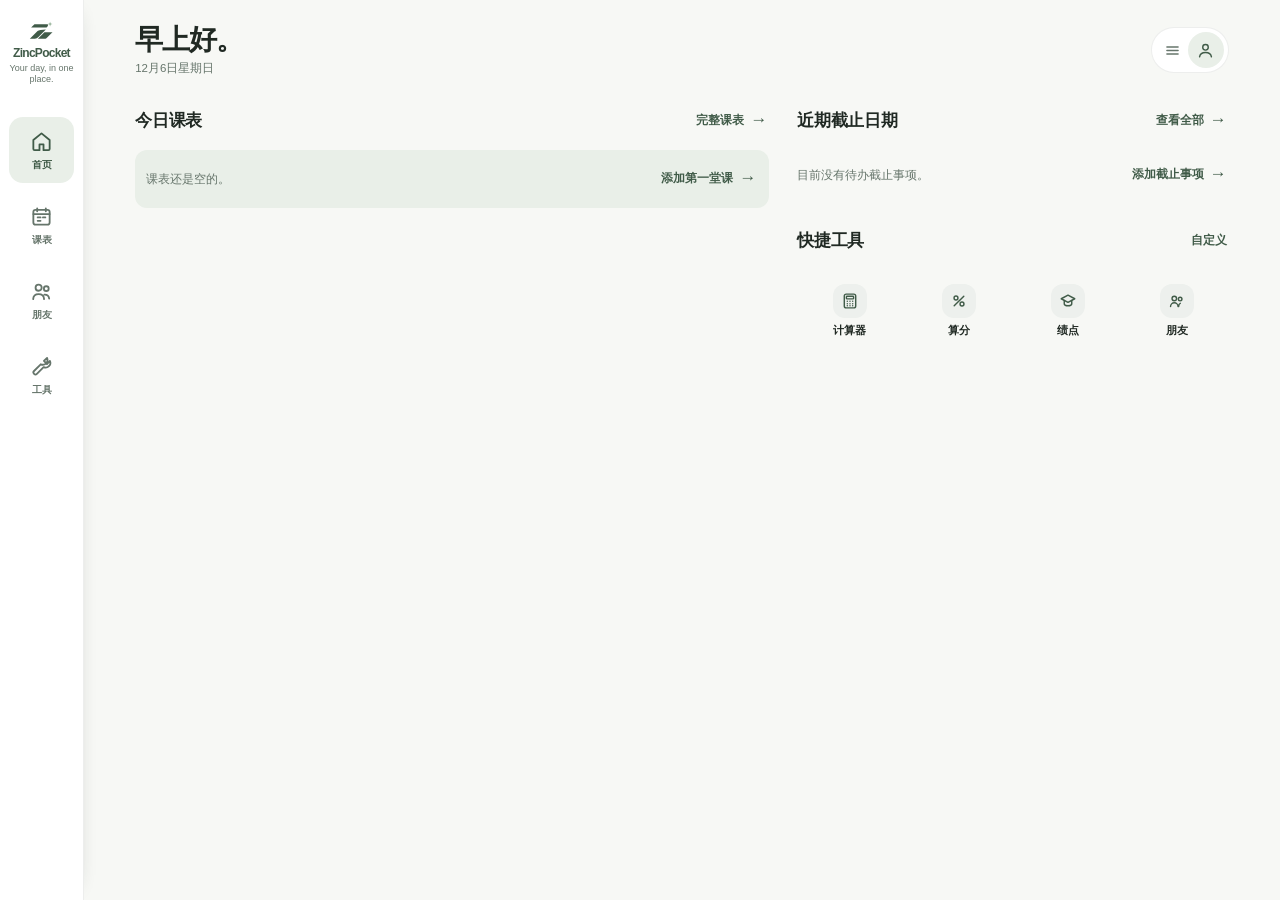
==== commit 76ddf157: "Publish site (2026-11-22 16:00)" ====
--- a/index.html
+++ b/index.html
@@ -10,15 +10,16 @@
 <meta name="theme-color" content="#F7F8F5">
 <meta name="apple-mobile-web-app-capable" content="yes">
 <meta name="mobile-web-app-capable" content="yes">
-<meta name="apple-mobile-web-app-title" content="Pocket">
+<meta name="apple-mobile-web-app-title" content="ZincPocket">
 <meta name="apple-mobile-web-app-status-bar-style" content="black-translucent">
-<title>Pocket</title>
+<title>ZincPocket</title>
 <link rel="manifest" href="manifest.json">
+<link rel="icon" type="image/svg+xml" href="./favicon.svg">
 <link rel="apple-touch-icon" href="apple-touch-icon.png" id="touchIcon">
-  <script type="module" crossorigin src="./assets/index-3Eqjo_22.js"></script>
-  <link rel="stylesheet" crossorigin href="./assets/index-CUQAbOZe.css">
+  <script type="module" crossorigin src="./assets/index-0vrqtXjg.js"></script>
+  <link rel="stylesheet" crossorigin href="./assets/index-Dy5sf76Z.css">
 <script>window.__FORCE_DEMO__ = true;</script>
-<script>window.BUILD = "v2ff370a8";</script>
+<script>window.BUILD = "vb79a4807";</script>
 <script>
 if ("serviceWorker" in navigator) addEventListener("load", function(){
   navigator.serviceWorker.register("sw.js", { updateViaCache: "none" })
@@ -47,7 +48,10 @@
 
 <nav id="primaryNav" class="primaryNav" aria-label="Primary navigation">
   <div class="primaryNavBrand">
-    <span class="primaryNavWord" translate="no">pocket.</span>
+    <div class="primaryNavBrandLine">
+      <span data-zinc-mark></span>
+      <span class="primaryNavWord" translate="no">ZincPocket</span>
+    </div>
     <small class="primaryNavTagline" lang="en" translate="no">Your day, in one place.</small>
   </div>
   <button type="button" data-act="navigate" data-dest="home">
--- a/assets/index-Dy5sf76Z.css
+++ b/assets/index-Dy5sf76Z.css
@@ -0,0 +1 @@
+:root{--bg:#f7f8f5;--card:#fff;--card2:#e9efe8;--line:#dce5da;--tx:#202923;--tx2:#66756b;--tx3:#5e6b62;--ac:#718b75;--ac2:#405b48;--ok:#2f7a4a;--warn:#8a5a00;--bad:#b42335;--bell:#d39a24;--bell2:#a87814;--onac:#fff;--onac2:#fff;--sky:#f7f8f5;--grad1:#718b75;--grad2:#405b48;--swoff:#dce5da;--swknob:#849489;--toastbg:#202923;--toasttx:#fff;--ring1:#b42335;--ring2:#d18a18;--demo1:#405b48;--demo2:#405b48;--shadow:#405b48;--plot1:#b42335;--plot2:#2f7a4a;--plot3:#5b3fd6;--plot4:#8a5a00;--surf-lo:#718b75;--surf-hi:#d6b76a;--r:18px}:root[data-theme=sky]{--bg:#e8f5fd;--card:#fff;--card2:#eaf4fc;--line:#cfe6f5;--tx:#123243;--tx2:#5d8299;--tx3:#6f93a8;--ac:#0086c9;--ac2:#0071a8;--ok:#12a150;--warn:#b06800;--bad:#e60012;--bell:#ffd93b;--bell2:#e0a000;--onac:#fff;--onac2:#fff;--sky:#fff;--grad1:#00a0e9;--grad2:#00669c;--swoff:#d5e7f2;--swknob:#a8c4d4;--toastbg:#123243;--toasttx:#fff;--ring1:#e60012;--ring2:#ff9d00;--demo1:#00a0e9;--demo2:#00669c;--shadow:#0a5c86;--plot1:#d92e1f;--plot2:#0a7f52;--plot3:#5b3fd6;--plot4:#a35a00;--surf-lo:#1a6fa8;--surf-hi:#e8a33a}:root[data-theme=gold]{--bg:#fff9e8;--card:#fff;--card2:#fff4d6;--line:#f1e0ac;--tx:#3d3218;--tx2:#8a7440;--tx3:#a08b52;--ac:#e8452f;--ac2:#b8341f;--ok:#12a150;--warn:#a86a00;--bad:#c9182b;--bell:#ffd800;--bell2:#d9a400;--onac2:#fff;--sky:#fffdf3;--grad1:#f5b400;--grad2:#c07d00;--swoff:#f0e3bc;--swknob:#c9b787;--toastbg:#3d3218;--toasttx:#fff;--ring1:#e8452f;--ring2:#ffb300;--demo1:#f5b400;--demo2:#c07d00;--shadow:#8a7440}:root[data-theme=rose]{--bg:#fdeef5;--card:#fff;--card2:#fdeff6;--line:#f6cfe0;--tx:#401f30;--tx2:#8d5a75;--tx3:#a3728c;--ac:#d6367f;--ac2:#a81f5f;--ok:#12a150;--warn:#b06800;--bad:#e11d48;--bell:#ffd93b;--bell2:#e0a000;--onac2:#fff;--sky:#fff5fa;--grad1:#f06eaa;--grad2:#a81f5f;--swoff:#f6d9e6;--swknob:#cba0b6;--toastbg:#401f30;--toasttx:#fff;--ring1:#e11d48;--ring2:#f06eaa;--demo1:#f06eaa;--demo2:#a81f5f;--shadow:#8d5a75}:root[data-theme=night]{--bg:#08131c;--card:#0f2231;--card2:#16303f;--line:#22455a;--tx:#e6f3fb;--tx2:#93b7cc;--tx3:#6d8fa5;--ac:#0086c9;--ac2:#5cc7f7;--ok:#3ddc84;--warn:#f5b942;--bad:#ff6b6b;--bell:#ffd93b;--bell2:#c99400;--onac2:#08131c;--sky:#00a0e938;--grad1:#7fd8ff;--grad2:#0086c9;--swoff:#22455a;--swknob:#6d8fa5;--toastbg:#e6f3fb;--toasttx:#08131c;--ring1:#e60012;--ring2:#ff9d00;--demo1:#0086c9;--demo2:#083b57;--shadow:#000;--plot1:#ff7a63;--plot2:#3ddc95;--plot3:#a892ff;--plot4:#f5b942;--surf-lo:#12506f;--surf-hi:#ffc866}:root[data-theme=cocoa]{--bg:#fdf3e3;--card:#fff;--card2:#fbf0dd;--line:#ecd9b6;--tx:#3a2a14;--tx2:#876840;--tx3:#9c8156;--ac:#b4661b;--ac2:#8d4d10;--ok:#12a150;--warn:#a86a00;--bad:#c9182b;--bell:#ffd93b;--bell2:#d9a400;--onac2:#fff;--sky:#fffaf0;--grad1:#c98a3a;--grad2:#8d4d10;--swoff:#eddfc4;--swknob:#c2ab86;--toastbg:#3a2a14;--toasttx:#fff;--ring1:#c9182b;--ring2:#e08a00;--demo1:#c98a3a;--demo2:#8d4d10;--shadow:#876840}:root{--mono:ui-monospace,SFMono-Regular,"SF Mono","Cascadia Mono","Roboto Mono", "DejaVu Sans Mono",Menlo,Consolas,monospace;--fs-2xs:10.5px;--fs-xs:11.5px;--fs-sm:13px;--fs-md:15px;--fs-lg:17px;--fs-xl:20px;--fs-2xl:26px;--fs-3xl:34px;--sp-1:4px;--sp-2:8px;--sp-3:12px;--sp-4:16px;--sp-5:20px;--sp-6:24px;--sp-8:32px;--sp-10:40px;--r-xs:8px;--r-sm:12px;--r-md:16px;--r-lg:20px;--r-xl:26px;--r-full:999px;--edge:color-mix(in srgb, var(--tx) 8%, transparent);--e1:0 1px 2px color-mix(in srgb, var(--shadow) 14%, transparent);--e2:0 6px 16px -10px color-mix(in srgb, var(--shadow) 55%, transparent);--e3:0 18px 40px -22px color-mix(in srgb, var(--shadow) 70%, transparent);--mo-1:.12s;--mo-2:.2s;--mo-3:.32s;--mo-4:.46s;--ease:cubic-bezier(.32,.72,0,1);--ease-out:cubic-bezier(.16,1,.3,1)}.cloudbtn{border:1px solid var(--line);background:var(--card);color:var(--tx2);cursor:pointer;border-radius:99px;padding:7px 12px;font-family:inherit;font-size:14px;line-height:1;position:absolute;top:16px;left:92px}.cloudbtn:active{border-color:var(--ac)}.cloudbtn.on{border-color:var(--ok);color:var(--ok)}.acct{background:var(--card2);border:1px solid var(--line);border-radius:13px;align-items:center;gap:12px;margin-bottom:16px;padding:14px 15px;display:flex}.acct .av{background:var(--ac2);width:40px;height:40px;color:var(--onac2);border-radius:50%;flex:none;justify-content:center;align-items:center;font-size:17px;font-weight:700;display:flex}.acct .ai{flex:1;min-width:0}.acct .ai b{text-overflow:ellipsis;white-space:nowrap;font-size:14px;display:block;overflow:hidden}.acct .ai small{color:var(--tx2);font-size:12px}.tabs2{background:var(--card2);border-radius:11px;gap:5px;margin-bottom:16px;padding:4px;display:flex}.tabs2 button{color:var(--tx2);cursor:pointer;background:0 0;border:0;border-radius:8px;flex:1;padding:9px;font-family:inherit;font-size:13.5px;font-weight:700}.tabs2 button.on{background:var(--ac2);color:var(--onac2)}.idhint{background:var(--card2);color:var(--tx2);border-left:3px solid var(--line);border-radius:9px;margin:-9px 0 15px;padding:9px 12px;font-size:12.5px;line-height:1.6}.idhint.good{border-left-color:var(--ok)}.idhint.warn{border-left-color:var(--warn)}.idhint b{color:var(--tx)}.forgot{width:100%;color:var(--ac2);cursor:pointer;text-align:center;background:0 0;border:0;margin:0 0 6px;padding:9px;font-family:inherit;font-size:13px;font-weight:600;text-decoration:underline;display:block}.pushbox{margin:0 0 16px}.pushtog{text-align:left;border:2px solid var(--line);background:var(--card2);width:100%;color:var(--tx);cursor:pointer;border-radius:13px;padding:14px 16px;font-family:inherit;transition:all .15s;display:block}.pushtog .pt{font-size:14.5px;font-weight:700;display:block}.pushtog .ps{color:var(--tx2);margin-top:3px;font-size:12px;line-height:1.55;display:block}.pushtog.on{border-color:var(--ok);background:var(--card)}.pushtog.on .pt{color:var(--ok)}.pushtog:disabled{opacity:.5}.pushmsg{background:var(--card2);color:var(--tx2);border-left:3px solid var(--line);border-radius:9px;margin-top:9px;padding:10px 12px;font-size:12.5px;line-height:1.65}.pushmsg.ok{border-left-color:var(--ok)}.pushmsg.bad{border-left-color:var(--bad);color:var(--bad)}.pushmsg b{color:var(--tx)}.pwrow{align-items:stretch;gap:8px;display:flex}.pwrow input{flex:1;min-width:0}.pweye{border:1px solid var(--line);background:var(--card2);color:var(--tx2);cursor:pointer;white-space:nowrap;border-radius:11px;flex:none;padding:0 14px;font-family:inherit;font-size:12.5px;font-weight:700}.pweye:active{border-color:var(--ac);color:var(--ac2)}.cloudmsg{background:var(--card2);border-left:4px solid var(--bad);color:var(--bad);border-radius:10px;margin:0 0 14px;padding:11px 13px;font-size:13px;line-height:1.65}.cloudmsg.ok{border-left-color:var(--ok);color:var(--ok)}.cloudmsg.busy{border-left-color:var(--ac);color:var(--tx2)}.friendMode{margin-top:10px}.friendMode .shellBtns{flex-wrap:wrap;margin-top:6px}.friendTt{margin:4px 0 16px}.friendTt .ttrow{cursor:default}.vtabs{background:var(--card);border-radius:12px;gap:5px;margin:0 0 12px;padding:4px;display:flex}.vtabs button{min-height:44px;color:var(--tx2);cursor:pointer;background:0 0;border:0;border-radius:9px;flex:1;padding:9px 4px;font-family:inherit;font-size:13.5px;font-weight:700;transition:all .15s}.vtabs button.on{background:var(--ac2);color:var(--onac2)}.vnav{align-items:center;gap:10px;margin:0 0 12px;display:flex}.vnav button{border:1px solid var(--line);background:var(--card);width:44px;min-width:44px;height:44px;min-height:44px;color:var(--tx2);cursor:pointer;border-radius:11px;flex:none;font-family:inherit;font-size:16px;line-height:1}.vnav button:active{border-color:var(--ac);color:var(--ac2)}.vnav .vt{text-align:center;font-variant-numeric:tabular-nums;flex:1;font-size:15px;font-weight:700}.vnav .vt small{color:var(--tx3);margin-top:2px;font-size:11.5px;font-weight:600;display:block}.vnav .today{flex:none;width:auto;min-width:44px;padding:0 13px;font-size:12.5px;font-weight:700}.mgrid{grid-template-columns:30px repeat(7,1fr);align-items:stretch;gap:4px;display:grid}.mwk{background:var(--card2);color:var(--ac2);font-variant-numeric:tabular-nums;border-radius:8px;justify-content:center;align-items:center;font-size:10.5px;font-weight:700;line-height:1;display:flex}.mwk.out{color:var(--tx3);opacity:.5;background:0 0}.mwk.now{background:var(--ac2);color:var(--onac2)}.mgrid .wh{text-align:center;color:var(--tx3);letter-spacing:.04em;padding:2px 0 5px;font-size:11px;font-weight:700}.mcell{aspect-ratio:1;background:var(--card);min-width:44px;min-height:44px;color:var(--tx);cursor:pointer;border:1px solid #0000;border-radius:10px;flex-direction:column;justify-content:flex-start;align-items:center;gap:3px;padding:5px 2px 0;font-family:inherit;display:flex;position:relative;overflow:hidden}.mcell .dn{font-variant-numeric:tabular-nums;font-size:13px;font-weight:600;line-height:1}.mcell .dots{flex-wrap:wrap;justify-content:center;gap:2.5px;padding:0 2px;display:flex}.mcell .dots i{background:var(--ac);border-radius:50%;width:5px;height:5px;display:block}.mcell .dots i.off{background:var(--tx3);opacity:.5}.mcell .more{color:var(--tx3);font-variant-numeric:tabular-nums;font-size:9.5px}.mcell.dim{opacity:.32}.mcell.today{border-color:var(--ac);background:var(--card2)}.mcell.today .dn{color:var(--ac2)}.mcell.sel{background:var(--ac2)}.mcell.sel .dn{color:var(--onac2)}.mcell.sel .dots i{background:var(--onac2)}.mcell.wknd .dn{color:var(--tx3)}.mcell.sel.wknd .dn{color:var(--onac2)}.mday{margin-top:16px}.mday h4{color:var(--tx2);margin:0 0 8px 4px;font-size:12.5px;font-weight:700}.dayhead{align-items:baseline;gap:10px;margin:0 0 12px 4px;display:flex}.dayhead .big{font-variant-numeric:tabular-nums;letter-spacing:-.02em;font-size:30px;font-weight:300;line-height:1}.dayhead .wd{font-size:14px;font-weight:700}.dayhead .wk{color:var(--tx3);margin-left:auto;font-size:12px;font-weight:600}.offbtn{border:1px solid var(--line);background:var(--card);width:100%;color:var(--tx);cursor:pointer;border-radius:13px;justify-content:center;align-items:center;gap:8px;margin:0 0 12px;padding:13px 14px;font-family:inherit;font-size:14px;font-weight:700;display:flex}.offbtn:active{border-color:var(--ac);color:var(--ac2)}.offbtn .cnt{background:var(--warn);color:#fff;font-variant-numeric:tabular-nums;border-radius:99px;margin-left:auto;padding:2px 9px;font-size:12px}.kinds{border:1px solid var(--line);background:var(--card2);border-radius:12px;margin:0 0 16px;overflow:hidden}.kinds summary{cursor:pointer;color:var(--tx);align-items:center;gap:9px;padding:12px 15px;font-size:13.5px;font-weight:700;list-style:none;display:flex}.kinds summary::-webkit-details-marker{display:none}.kinds summary:after{content:"+";color:var(--tx3);margin-left:auto;font-size:18px;font-weight:400}.kinds[open] summary:after{content:"−"}.kinds[open] summary{border-bottom:1px solid var(--line)}.kinds .hint{margin:12px 12px 10px}.kindrow{text-align:left;border:0;border-top:1px solid var(--line);width:100%;color:var(--tx);cursor:pointer;background:0 0;align-items:center;gap:11px;padding:11px 15px;font-family:inherit;font-size:14px;display:flex}.kindrow.subj{border-top-width:2px}.kindrow.subj .knm{font-size:14.5px;font-weight:800}.kindrow.kid{background:var(--card2);padding-left:30px}.kindrow.kid .knm{color:var(--tx2);font-size:13px;font-weight:600}.kindrow .knm{font-weight:700}.kindrow .kct{color:var(--tx3);font-variant-numeric:tabular-nums;font-size:12px}.kindrow .kst{color:var(--warn);margin-left:auto;font-size:12px;font-weight:700}.kindrow.on .kst{color:var(--ok)}.rm.moved{color:var(--ac2);font-weight:700}.qbar{color:var(--tx2);background:var(--card);border:1px dashed var(--line);border-radius:12px;align-items:center;gap:8px;margin-bottom:13px;padding:10px 14px;font-size:12.5px;font-weight:600;display:flex}.frhome{background:color-mix(in srgb, var(--ac) 14%, var(--card));border:1px solid color-mix(in srgb, var(--ac) 22%, var(--line));border-radius:16px;align-items:center;gap:12px;margin:0 0 16px;padding:14px 16px;display:flex}.frhome .frtx{text-align:left;flex:1;min-width:0}.frhome .frtx b{font-size:15px;font-weight:700;display:block}.frhome .frtx p{color:var(--tx2);margin:4px 0 0;font-size:12px;font-weight:600;line-height:1.45}.frhome button{background:var(--ac2);color:var(--onac2);font:inherit;cursor:pointer;border:0;border-radius:12px;flex:none;padding:10px 16px;font-size:14px;font-weight:700}.frhome button:active{transform:scale(.97)}.friendMe{text-align:center;align-items:center;gap:var(--sp-2);margin:var(--sp-2) 0 var(--sp-3);flex-direction:column;display:flex}.friendFace{cursor:pointer;border-radius:50%;flex:none;width:120px;height:120px;position:relative}.friendFace input{opacity:0;cursor:pointer;border:0;border-radius:50%;width:100%;height:100%;margin:0;padding:0;font-size:0;position:absolute;top:0;bottom:0;left:0;right:0}.friendPic{object-fit:cover;background:var(--fill);border:3px solid var(--edge);box-sizing:border-box;border-radius:50%;width:120px;height:120px;display:block}.friendPic.blank{color:var(--tx2);place-items:center;font-size:42px;font-weight:800;display:grid}.chatBubble{background:var(--fill);border-radius:12px;margin:8px 0;padding:8px 12px}.chatBubble.me{background:color-mix(in srgb, var(--ac) 18%, var(--card))}.chatBubble b{margin-bottom:2px;font-size:11px;display:block}.chatBubble p{margin:0;font-size:14px;line-height:1.4}.item.flat{padding-right:15px}.item.flat .info{padding-right:0}.tt{flex-direction:column;gap:13px;display:flex}.ttday{background:var(--card);border-radius:var(--r);overflow:hidden}.ttday.today{box-shadow:0 0 0 2px var(--ac)}.ttdh{border-bottom:1px solid var(--line);align-items:baseline;gap:9px;padding:11px 15px 10px;font-size:14.5px;font-weight:800;display:flex}.ttdh .dd{color:var(--tx3);font-variant-numeric:tabular-nums;font-size:12px;font-weight:600}.ttdh .tag{letter-spacing:.06em;background:var(--ac2);color:var(--onac2);border-radius:99px;margin-left:auto;padding:2px 9px;font-size:10.5px;font-weight:800}.ttrow{border-top:1px solid var(--line);align-items:stretch;gap:11px;padding:11px 15px;display:flex}.ttrow:first-of-type{border-top:0}.ttrowMain{-webkit-appearance:none;appearance:none;min-width:0;color:inherit;font:inherit;text-align:left;cursor:pointer;background:0 0;border:0;flex:1;align-items:stretch;gap:11px;padding:0;display:flex}.ttt{text-align:right;font-variant-numeric:tabular-nums;flex:none;width:52px;padding-top:1px}.ttt b{letter-spacing:-.02em;font-size:18px;font-weight:700;line-height:1.15;display:block}.ttt i{color:var(--tx3);margin-top:2px;font-size:11.5px;font-style:normal;display:block}.ttbar{background:var(--ac);opacity:.55;border-radius:3px;flex:none;width:3px}.ttinfo{flex:1;min-width:0;padding-top:1px}.ttinfo>b{text-overflow:ellipsis;white-space:nowrap;font-size:15px;font-weight:700;line-height:1.3;display:block;overflow:hidden}.ttinfo>small{color:var(--tx2);text-overflow:ellipsis;white-space:nowrap;margin-top:3px;font-size:12px;display:block;overflow:hidden}@media (max-width:819px){.ttinfo>b,.ttinfo>small{white-space:normal;overflow-wrap:anywhere;-webkit-line-clamp:2;line-clamp:2;-webkit-box-orient:vertical;display:-webkit-box}}.ttk{width:23px;height:23px;color:var(--onac2);border-radius:8px;flex:none;align-self:center;place-items:center;font-size:11px;font-weight:800;display:grid}.ttk.lecture{background:var(--ac2)}.ttk.tutorial{background:var(--ok)}.ttk.practical{background:var(--warn)}.ttsw{align-self:center;width:44px;min-width:44px;height:44px;min-height:44px;margin-left:0}.ttsw:before{width:40px;height:24px;top:10px;left:2px}.ttsw:after{width:18px;height:18px;top:13px;left:5px}.ttsw.on:after{left:23px}.ttrow.off>:not(.ttsw){opacity:.5}.ttrow.off .ttt b,.ttrow.off .ttinfo>b{text-decoration:line-through}.ttrow.off .ttbar{background:var(--tx3)}.offrow .opt{color:var(--warn);border:1px solid var(--warn);border-radius:5px;margin-left:5px;padding:0 4px;font-size:11px;font-weight:700}.offday{margin-bottom:14px}.offday h4{color:var(--tx2);letter-spacing:.05em;margin:0 0 7px 3px;font-size:12px;font-weight:700}.offrow{text-align:left;border:1px solid var(--line);background:var(--card2);width:100%;color:var(--tx);cursor:pointer;border-radius:12px;align-items:center;gap:12px;margin-bottom:6px;padding:12px 14px;font-family:inherit;font-size:14px;display:flex}.offrow .ot{font-variant-numeric:tabular-nums;min-width:46px;color:var(--tx2);flex:none;font-weight:600}.offrow .onm{text-overflow:ellipsis;white-space:nowrap;flex:1;min-width:0;font-weight:600;overflow:hidden}.offrow .ofacts{color:var(--tx2);white-space:normal;overflow-wrap:anywhere;margin-top:2px;font-size:12px;font-weight:600;display:block}.offrow .ost{color:var(--ok);flex:none;font-size:12px;font-weight:700}.offrow.off{background:0 0;border-style:dashed}.offrow.off .onm,.offrow.off .ot{opacity:.55;text-decoration:line-through}.offrow.off .ost{color:var(--warn)}.helpbtn{border:1px solid var(--line);background:var(--card);color:var(--tx2);cursor:pointer;border-radius:99px;padding:7px 12px;font-family:inherit;font-size:14px;font-weight:700;line-height:1;position:absolute;top:16px;left:46px}.helpbtn:active{border-color:var(--ac)}.help details{border:1px solid var(--line);background:var(--card2);border-radius:12px;margin-bottom:9px;overflow:hidden}.help summary{cursor:pointer;align-items:center;gap:10px;padding:13px 15px;font-size:14.5px;font-weight:700;list-style:none;display:flex}.help summary::-webkit-details-marker{display:none}.help summary:after{content:"+";color:var(--tx3);margin-left:auto;font-size:19px;font-weight:400;line-height:1}.help details[open] summary:after{content:"−"}.help details[open] summary{border-bottom:1px solid var(--line)}.help .hb{color:var(--tx2);padding:13px 15px;font-size:13.5px;line-height:1.8}.help .hb b{color:var(--tx)}.help .hb code{color:var(--ac2);overflow-wrap:break-word;font-family:ui-monospace,Menlo,Consolas,monospace;font-size:.92em}.help .hb p{margin:0 0 9px}.help .hb p:last-child{margin-bottom:0}.help .hb ul{margin:0 0 9px;padding-left:19px}.help .hb li{margin-bottom:4px}.help .n{background:var(--bell);color:#4a3200;font-variant-numeric:tabular-nums;border-radius:50%;flex:none;justify-content:center;align-items:center;width:24px;height:24px;font-size:12.5px;font-weight:700;display:flex}.themebtn{border:1px solid var(--line);background:var(--card);color:var(--tx2);cursor:pointer;border-radius:99px;padding:7px 12px;font-family:inherit;font-size:14px;line-height:1;position:absolute;top:16px;left:0}.themebtn:active{border-color:var(--ac)}.themeopts{grid-template-columns:repeat(2,minmax(0,1fr));gap:9px;display:grid}.themeopt{-webkit-appearance:none;appearance:none;border:1px solid var(--line);background:var(--card);min-height:56px;color:var(--tx);font:inherit;text-align:left;cursor:pointer;border-radius:12px;grid-template-columns:auto minmax(0,1fr) auto;align-items:center;gap:10px;padding:9px 11px;font-size:13px;font-weight:600;line-height:1.25;transition:background-color .15s linear,border-color .15s linear,transform .15s;display:grid}.themeopt .sw3{flex:none;gap:3px;display:flex}.themeopt .sw3 i{border:1px solid color-mix(in srgb,var(--tx) 16%,transparent);border-radius:50%;width:12px;height:12px;display:block}.themeopt .themeLabel{text-overflow:ellipsis;white-space:nowrap;min-width:0;overflow:hidden}.themeopt .themeCheck{width:18px;height:18px;color:var(--accent-strong);place-items:center;font-size:14px;font-weight:800;display:grid}.themeopt.on{border-color:var(--accent-strong);background:var(--surface-soft)}.themeopt:active{transform:translateY(1px)}@media (max-width:380px){.themeopts{grid-template-columns:1fr}}*{box-sizing:border-box;-webkit-tap-highlight-color:transparent}html,body{overscroll-behavior:none;width:100%;margin:0;padding:0;overflow:hidden}html{height:100%;min-height:100%}:root{--safe-bottom:max(0px, env(safe-area-inset-bottom) - var(--vp-gap,0px))}body{width:100%;height:100dvh;height:var(--app-h,100dvh);background:var(--bg);color:var(--tx);font:var(--fs-md)/1.55 -apple-system,BlinkMacSystemFont,"Segoe UI Variable Text", "Segoe UI","PingFang SC","Hiragino Sans GB","Microsoft YaHei",sans-serif;-webkit-font-smoothing:antialiased;-moz-osx-font-smoothing:grayscale;text-rendering:optimizelegibility;font-variant-numeric:tabular-nums;font-feature-settings:"tnum" 1,"cv01" 1;touch-action:manipulation;-webkit-user-select:none;user-select:none;-webkit-touch-callout:none;background-image:none;position:fixed;top:0;left:0}input,textarea,select,[contenteditable],.selectable{-webkit-user-select:text;user-select:text;-webkit-touch-callout:default}img,svg{-webkit-user-drag:none;user-drag:none}.wrap{max-width:640px;padding:env(safe-area-inset-top) 16px calc(104px + env(safe-area-inset-bottom));overscroll-behavior:none;-webkit-overflow-scrolling:touch;touch-action:pan-y;margin:0 auto;position:absolute;top:0;bottom:0;left:0;right:0;overflow:hidden auto}.homeCrown .mascot{margin:0 0 4px}.homeCrown .mascot svg{width:72px;height:78px}.mascot svg{filter:drop-shadow(0 7px 14px #0a5c863d);animation:3.6s ease-in-out infinite markfloat}@keyframes markfloat{50%{transform:translateY(-5px)}}@media (prefers-reduced-motion:reduce){.mascot svg{animation:none}}.clock{text-align:center;padding:56px 0 18px;position:relative}.langbtn{z-index:60;border:1px solid var(--line);background:var(--card);color:var(--tx2);cursor:pointer;letter-spacing:.05em;border-radius:99px;padding:7px 13px;font-family:inherit;font-size:12px;font-weight:700;position:absolute;top:16px;right:0}.langbtn:active{border-color:var(--ac);color:var(--ac2)}.clock .t{letter-spacing:-.03em;font-variant-numeric:tabular-nums;background:linear-gradient(180deg,var(--grad1),var(--grad2));color:#0000;-webkit-background-clip:text;background-clip:text;font-size:clamp(56px,19vw,86px);font-weight:200;line-height:1}.clock .t .sec{color:var(--tx3);-webkit-text-fill-color:var(--tx3);letter-spacing:0;margin-left:8px;font-size:.34em;font-weight:400}.clock .wd{background:var(--ac2);color:var(--onac2);letter-spacing:.06em;box-shadow:none;border-radius:999px;margin:14px 0 6px;padding:7px 20px;font-size:17px;font-weight:600;display:inline-block}.clock .mascot{margin-bottom:2px;line-height:0;display:inline-block;position:relative}.clock .mascot svg{pointer-events:none;width:84px;height:91px;margin:0 auto;display:block}.clockbadges{grid-template-columns:1fr 1fr;gap:8px;margin-top:11px;display:grid}.clockbadges>button{box-sizing:border-box;width:100%;margin:0}.clock .d{color:var(--tx2);font-variant-numeric:tabular-nums;font-size:14px}.dot{background:var(--tx3);vertical-align:1px;border-radius:50%;width:6px;height:6px;margin-right:6px;display:inline-block}.dot.on{background:var(--ok);box-shadow:0 0 8px var(--ok)}.dot.off{background:var(--bad)}.netinfo{color:var(--tx3);cursor:pointer;background:0 0;border:1px solid #0000;border-radius:99px;margin:9px auto 0;padding:4px 12px;font-family:inherit;font-size:11.5px;font-weight:600;display:block}.netinfo.warn2{color:var(--warn);border-color:#f59e0b52}.wkbadge{border:1px solid var(--line);background:var(--card);color:var(--tx2);cursor:pointer;border-radius:99px;margin-top:11px;padding:6px 15px;font-family:inherit;font-size:12.5px;font-weight:700;display:inline-block}.wkbadge b{color:var(--ac2)}.wkbadge.out{border-color:#f59e0b66}.wkbadge.out b{color:var(--warn)}.wkstrip{scrollbar-width:none;-webkit-overflow-scrolling:touch;overscroll-behavior-x:contain;touch-action:pan-x pan-y;scroll-snap-type:x proximity;gap:7px;padding:2px 4px 10px;scroll-padding-inline:12px;display:flex;overflow-x:auto}.wkstrip::-webkit-scrollbar{display:none}@media (max-width:819px){.wkstrip{padding-right:28px;-webkit-mask-image:linear-gradient(90deg,#000 calc(100% - 28px),#0000);mask-image:linear-gradient(90deg,#000 calc(100% - 28px),#0000)}}.wkstrip button{scroll-snap-align:center;border:1px solid var(--line);background:var(--card);min-width:56px;min-height:44px;color:var(--tx2);cursor:pointer;border-radius:12px;flex:none;padding:9px 6px;font-family:inherit;font-size:12px;font-weight:700;line-height:1.35}.wkstrip button .n{color:var(--tx);font-size:15px;display:block}.wkstrip button .r{color:var(--tx3);font-size:10px;font-weight:600;display:block}.wkstrip button.now{border-color:var(--ac2)}.wkstrip button.now .n{color:var(--ac2)}.wkstrip button.sel{background:var(--ac2);border-color:var(--ac2)}.wkstrip button.sel .n,.wkstrip button.sel .r{color:var(--onac2)}.daycard{background:var(--card);border-radius:var(--r);border:1px solid #0000;margin-bottom:10px;overflow:hidden}.daycard.today{border-color:var(--ac)}.daycard>.dh{align-items:baseline;gap:9px;padding:11px 15px 9px;display:flex}.daycard>.dh .dw{font-size:13px;font-weight:700}.daycard>.dh .dd{color:var(--tx3);font-variant-numeric:tabular-nums;font-size:12px}.daycard>.dh .tag{color:var(--ac2);letter-spacing:.05em;margin-left:auto;font-size:10.5px;font-weight:700}.daycard.today>.dh .dw{color:var(--ac2)}.daycard>.dh.nil{opacity:.42}.daycard .item{padding-left:15px}.rolebtn{border:1px solid var(--line);background:var(--card);color:var(--tx2);cursor:pointer;border-radius:99px;margin:11px 0 0 7px;padding:6px 15px;font-family:inherit;font-size:12.5px;font-weight:700;display:inline-block}.rolebtn:active{border-color:var(--ac);color:var(--ac2)}.rolebtn.quiet{background:var(--ac2);color:var(--onac2);border-color:var(--ac2)}.roleopts{flex-direction:column;gap:10px;display:flex}.roleopt{text-align:left;border:2px solid var(--line);background:var(--card2);width:100%;color:var(--tx);cursor:pointer;border-radius:15px;align-items:center;gap:14px;padding:15px 16px;font-family:inherit;font-size:15px;font-weight:700;transition:all .15s;display:flex}.roleopt .em{flex:none;font-size:26px;line-height:1}.roleopt .rt{flex:1;min-width:0}.roleopt .rn{display:block}.roleopt .rd{color:var(--tx2);margin-top:3px;font-size:12px;font-weight:600;display:block}.roleopt .tick{border:2px solid var(--line);color:#0000;border-radius:50%;flex:none;justify-content:center;align-items:center;width:26px;height:26px;font-size:14px;font-weight:700;display:flex}.roleopt.on{border-color:var(--ac);background:var(--card)}.roleopt.on .tick{background:var(--ac2);border-color:var(--ac2);color:var(--onac2)}.roleopt:active{transform:scale(.99)}.rolehint{background:var(--card2);border-left:4px solid var(--bell);color:var(--tx2);border-radius:10px;margin:14px 0 0;padding:11px 13px;font-size:12.5px;line-height:1.7}.rolehint b{color:var(--tx)}.act button:disabled{opacity:.4}.modes{background:var(--card);border-radius:14px;gap:6px;margin:4px 0 20px;padding:5px;display:flex}.modes[hidden]{display:none}.modes button{color:var(--tx2);cursor:pointer;background:0 0;border:0;border-radius:10px;flex:1;padding:11px 4px;font-family:inherit;font-size:14px;font-weight:600;transition:all .18s}.modes button .em{margin-bottom:2px;font-size:17px;display:block}.modes button.on{background:var(--ac2);color:var(--onac2);box-shadow:none}#demoBar{background:var(--ac2);color:var(--onac2);border-radius:var(--r);margin-bottom:16px;padding:15px 16px;font-size:12.5px;line-height:1.65}#demoBar.lost{background:var(--bad)}#demoBar b{margin-bottom:4px;font-size:15px;display:block}#demoBar .dbtns{gap:9px;margin-top:12px;display:flex}#demoBar button{cursor:pointer;color:inherit;background:0 0;border:1px solid;border-radius:10px;flex:1;padding:10px;font-family:inherit;font-size:13px;font-weight:700}.ring{background:linear-gradient(135deg,var(--ring1),var(--ring2));border-radius:var(--r);margin-bottom:16px;padding:18px;animation:1s infinite pulse}@keyframes pulse{50%{filter:brightness(1.22)}}.ring h3{margin:0 0 3px;font-size:19px}.ring p{opacity:.9;margin:0 0 14px;font-size:13px}.ring .btns{gap:10px;display:flex}.ring button{cursor:pointer;color:#fff;background:#fff3;border:0;border-radius:11px;flex:1;padding:13px;font-family:inherit;font-size:15px;font-weight:700}.ring button.main{color:#e60012;background:#fff}.sec-h{justify-content:space-between;align-items:center;margin:22px 4px 10px;display:flex}.sec-h h2{color:var(--tx2);letter-spacing:.09em;text-transform:uppercase;margin:0;font-size:13px;font-weight:700}.sec-h .lnk{color:var(--ac2);cursor:pointer;font-size:13px;font-weight:600}.card{background:var(--card);border-radius:var(--r);overflow:hidden}.item{border-bottom:1px solid var(--line);align-items:center;gap:13px;padding:14px 15px;display:flex}.item:last-child{border-bottom:0}.item.off{opacity:.42}.item.next{background:linear-gradient(90deg,#00a0e924,#0000)}.itemMain{-webkit-appearance:none;appearance:none;min-width:0;color:inherit;font:inherit;text-align:left;cursor:pointer;background:0 0;border:0;flex:1;align-items:center;gap:13px;padding:0;display:flex}.item .time{font-variant-numeric:tabular-nums;letter-spacing:-.02em;min-width:82px;font-size:26px;font-weight:300}.item .info{flex:1;min-width:0}.item .info b{white-space:nowrap;text-overflow:ellipsis;font-size:15px;font-weight:600;display:block;overflow:hidden}.item .info small{color:var(--tx2);margin-top:2px;font-size:12px;display:block}.item .info .lead{color:var(--warn);font-weight:600}.item .info .rm{color:var(--tx3)}.sw{-webkit-appearance:none;appearance:none;width:46px;min-width:46px;height:44px;min-height:44px;color:inherit;font:inherit;cursor:pointer;background:0 0;border:0;border-radius:99px;flex:none;padding:0;transition:all .2s;display:block;position:relative}.sw:before{content:"";background:var(--swoff);border-radius:99px;width:46px;height:28px;transition:all .2s;position:absolute;top:8px;left:0}.sw:after{content:"";background:var(--swknob);border-radius:50%;width:22px;height:22px;transition:all .2s;position:absolute;top:11px;left:3px}.sw.on:before{background:var(--ac)}.sw.on:after{background:#fff;left:21px}.empty{text-align:center;color:var(--tx3);padding:44px 20px}.empty .em{margin-bottom:10px;font-size:42px}.empty p{margin:0 0 4px;font-size:14px}.daygrp{margin-bottom:14px}.daygrp>h4{color:var(--tx2);letter-spacing:.06em;margin:0 0 7px 4px;font-size:12px;font-weight:700}.daygrp>h4 .today{color:var(--ac2)}.actionbar{z-index:40;max-width:640px;padding:12px 16px calc(14px + var(--safe-bottom));background:linear-gradient(180deg,transparent,var(--bg) 26%);gap:10px;margin:0 auto;display:flex;position:fixed;bottom:0;left:0;right:0}.ab{cursor:pointer;background:var(--card2);color:var(--tx);border:0;border:1px solid var(--line);box-shadow:0 10px 26px -14px var(--shadow);border-radius:15px;flex:1;justify-content:center;align-items:center;gap:8px;padding:16px 10px;font-family:inherit;font-size:15px;font-weight:700;display:flex}.ab .ic{font-size:18px;line-height:1}.ab.main{background:var(--ac2);color:var(--onac2);border-color:var(--ac2);box-shadow:none}.ab:active{transform:scale(.975)}.ttSchedulePage .actionbar{z-index:auto;width:min(640px,100%);max-width:640px;margin:var(--sp-4) auto var(--sp-5);background:0 0;padding:0;position:static;top:auto;bottom:auto;left:auto;right:auto}@media (max-width:360px){.ttSchedulePage .actionbar{flex-direction:column}.ttSchedulePage .actionbar .ab{width:100%}}.occhead{align-items:center;gap:14px;margin-bottom:14px;display:flex}.occhead .occt{font-variant-numeric:tabular-nums;letter-spacing:-.02em;font-size:32px;font-weight:200}.occhead b{font-size:17px;font-weight:600;display:block}.occhead small{color:var(--tx2);font-size:12.5px}.occbadge{background:var(--card2);color:var(--tx2);border-radius:11px;margin-bottom:16px;padding:11px 13px;font-size:12.5px;line-height:1.6}.occbadge.off{color:var(--warn);background:#f59e0b21}.occacts{gap:11px;display:flex}.occacts button{cursor:pointer;border:0;border-radius:13px;flex:1;padding:15px 10px;font-family:inherit;font-size:14px;font-weight:700}.occmove{border:1px dashed var(--line);width:100%;color:var(--tx2);cursor:pointer;background:0 0;border-radius:12px;margin-top:11px;padding:13px;font-family:inherit;font-size:13.5px;font-weight:700;display:block}.occmove:active{border-color:var(--ac);color:var(--ac2)}.ttDayRow.skip{opacity:.45}.ttDayRow.skip .shellT{text-decoration:line-through}.ttCell.holi .ttNum{color:var(--ac2);font-weight:800}.item.skip{opacity:.45}.item .info .cx{color:var(--warn);font-weight:700}.mask{-webkit-backdrop-filter:blur(3px);backdrop-filter:blur(3px);z-index:50;background:#083c5870;display:none;position:fixed;top:0;bottom:0;left:0;right:0}.mask.on{display:block}.sheet{z-index:51;background:var(--card);overscroll-behavior:none;-webkit-overflow-scrolling:touch;max-height:92dvh;padding:8px 18px calc(26px + var(--safe-bottom));border-radius:22px 22px 0 0;transition:transform .26s cubic-bezier(.32,.72,0,1);position:fixed;bottom:0;left:0;right:0;overflow-y:auto;transform:translateY(100%)}.sheet.on{transform:translateY(0)}.grip{background:var(--line);border-radius:9px;width:38px;height:4px;margin:8px auto 14px}.sheet h3{text-align:center;margin:0 0 18px;font-size:19px}label.f{margin-bottom:15px;display:block}label.f>span{color:var(--tx2);letter-spacing:.04em;margin-bottom:7px;font-size:12px;font-weight:600;display:block}input,select,textarea{border:1px solid var(--line);background:var(--card2);width:100%;color:var(--tx);border-radius:11px;padding:13px;font-family:inherit;font-size:16px}textarea{resize:vertical;min-height:150px;font-family:ui-monospace,SFMono-Regular,Menlo,Consolas,monospace;font-size:14px;line-height:1.7}input[type=time]{text-align:center;font-variant-numeric:tabular-nums;font-size:24px;font-weight:300}.trange{align-items:center;gap:8px;display:flex}.trange input{flex:1;min-width:0;padding:11px 4px;font-size:20px}.trange .dash{color:var(--tx3);flex:none;font-size:17px}input:focus,select:focus,textarea:focus{border-color:var(--ac);outline:0}.days{gap:6px;display:flex}.days button{aspect-ratio:1;border:1px solid var(--line);background:var(--card2);color:var(--tx2);cursor:pointer;border-radius:11px;flex:1;font-family:inherit;font-size:15px;font-weight:600;transition:all .15s}.days button.on{background:var(--ac2);border-color:var(--ac2);color:var(--onac2)}.wkpick{align-items:center;gap:8px;margin-top:9px;display:flex}.wkpick>span{color:var(--tx3);flex:none;font-size:12px}.wkpick select{flex:1;min-width:0;padding:9px;font-size:14px}.chips{flex-wrap:wrap;gap:7px;margin-top:9px;display:flex}.chips button{border:1px solid var(--line);color:var(--tx2);cursor:pointer;background:0 0;border-radius:99px;padding:7px 14px;font-family:inherit;font-size:12.5px;font-weight:600}.chips button.on{background:var(--ac2);border-color:var(--ac2);color:var(--onac2)}.row{gap:11px;display:flex}.row>*{flex:1}.testring{border:1px dashed var(--line);width:100%;color:var(--tx2);cursor:pointer;background:0 0;border-radius:11px;margin:0 0 15px;padding:11px;font-family:inherit;font-size:13px;font-weight:700;display:block}.testring:active{border-color:var(--ac);color:var(--ac2)}.chrow{gap:10px;display:flex}.chbtn{border:1px solid var(--line);background:var(--card2);color:var(--tx2);cursor:pointer;border-radius:13px;flex-direction:column;flex:1;align-items:center;gap:5px;padding:15px 8px;font-family:inherit;font-size:13px;font-weight:700;transition:all .15s;display:flex}.chbtn .ic{filter:grayscale()opacity(.55);font-size:21px;line-height:1}.chbtn.on{background:var(--ac2);border-color:var(--ac2);color:var(--onac2)}.chbtn.on .ic{filter:none}.numrow{align-items:center;gap:11px;display:flex}.numrow input{text-align:center;font-variant-numeric:tabular-nums;flex:1;font-size:22px;font-weight:300}.numrow .unit{color:var(--tx2);flex:none;font-size:14px;font-weight:600}.addlead{border:1px solid var(--line);background:var(--card2);width:46px;height:46px;color:var(--ac2);cursor:pointer;border-radius:12px;flex:none;font-family:inherit;font-size:22px;line-height:1}.addlead:active{background:var(--ac2);border-color:var(--ac2);color:var(--onac2)}.multitog{border:1px dashed var(--line);width:100%;color:var(--tx2);cursor:pointer;text-align:left;background:0 0;border-radius:10px;margin:0 0 9px;padding:9px 13px;font-family:inherit;font-size:12.5px;font-weight:700;display:block}.multitog.on{border-style:solid;border-color:var(--ac);background:var(--card2);color:var(--ac2)}.chips.multi{grid-template-columns:repeat(4,1fr);gap:7px;margin:0 0 11px;display:grid}.chips.multi button{padding:10px 4px}.leadhint{color:var(--tx2);background:var(--card2);border-left:4px solid var(--bell);border-radius:10px;margin-top:10px;padding:10px 13px;font-size:12.5px;line-height:1.6}.leadhint b{color:var(--ac2);font-variant-numeric:tabular-nums;font-weight:700}.leadhint .warn{color:var(--warn)}.act{gap:11px;margin-top:22px;display:flex}.act button{cursor:pointer;border:0;border-radius:13px;flex:1;padding:15px;font-family:inherit;font-size:15px;font-weight:700}.btn-p{background:var(--ac2);color:var(--onac2)}.btn-s{background:var(--card2);color:var(--tx)}.btn-d{color:var(--bad);background:#e600121a;flex:0 0 56px!important}.uprow{gap:11px;margin-bottom:11px;display:flex}.upbtn{border:1px dashed var(--line);cursor:pointer;background:var(--card2);color:var(--tx);border-radius:13px;flex:1;padding:15px;font-family:inherit;font-size:14px;font-weight:700}.upbtn:active{border-color:var(--ac);color:var(--ac2)}.uphint{color:var(--tx3);margin-bottom:16px;padding:0 3px;font-size:12px;line-height:1.7}.uphint b{color:var(--tx2)}.dedupe{border:1px dashed var(--line);width:100%;color:var(--tx2);cursor:pointer;background:0 0;border-radius:12px;margin-bottom:15px;padding:13px;font-family:inherit;font-size:13px;font-weight:600}.dedupe:active{border-color:var(--warn);color:var(--warn)}.dayadd{border:1px solid var(--line);width:44px;min-width:44px;height:44px;min-height:44px;color:var(--tx2);cursor:pointer;background:0 0;border-radius:11px;flex:none;margin-left:auto;font-family:inherit;font-size:16px;line-height:1}.dayadd:active{background:var(--ac2);border-color:var(--ac2);color:var(--onac2)}.daycard>.dh .tag{margin-left:auto}.daycard>.dh .tag+.dayadd{margin-left:9px}.hint{background:var(--card2);color:var(--tx2);border-radius:12px;margin-bottom:15px;padding:13px;font-size:12.5px;line-height:1.75}.hint code{color:var(--ac2);font-family:ui-monospace,Menlo,Consolas,monospace}.hint b{color:var(--tx)}.prev{background:var(--card2);border-radius:12px;max-height:200px;margin-top:12px;padding:6px;overflow-y:auto}.prev div{align-items:center;gap:9px;padding:7px 9px;font-size:13px;display:flex}.prev div+div{border-top:1px solid var(--line)}.prev .pd{color:var(--ac2);min-width:78px;font-size:12px;font-weight:700}.prev .pt{font-variant-numeric:tabular-nums;color:var(--tx2);min-width:46px}.prev .pn{text-overflow:ellipsis;white-space:nowrap;flex:1;overflow:hidden}.prev .err{color:var(--bad)}.holihead{color:var(--tx2);align-items:center;gap:10px;margin:4px 0 8px;font-size:12.5px;display:flex}.holihead .lnk{cursor:pointer;color:var(--bad);background:0 0;border:0;margin-left:auto;padding:0;font-family:inherit;font-size:12.5px;text-decoration:underline}.btn-s.wide{width:100%;margin-bottom:14px}.prev .pdel{cursor:pointer;color:var(--tx2);background:0 0;border:0;padding:0 2px;font-family:inherit;font-size:15px;line-height:1}.prev .pdel:active{color:var(--bad)}.prev .empty{text-align:center;color:var(--tx2);padding:14px;font-size:12.5px}.holitag{background:var(--ac2);color:var(--onac2);vertical-align:middle;border-radius:99px;margin-left:7px;padding:1px 7px;font-size:10.5px;font-weight:700;display:inline-block}.daycard.holi>.dh,.ttday.holi>.ttdh{opacity:.85}.mcell.holi .dn{color:var(--ac2);font-weight:800}.toast{background:var(--toastbg);border:1px solid var(--toastbg);color:var(--toasttx);z-index:99;opacity:0;pointer-events:none;box-shadow:0 12px 30px -10px var(--shadow);border-radius:99px;padding:12px 22px;font-size:14px;transition:all .25s;position:fixed;bottom:110px;left:50%;transform:translate(-50%,20px)}.toast.on{opacity:1;transform:translate(-50%)}.homebtn{z-index:60;border:1px solid var(--line);background:var(--card);min-width:44px;min-height:44px;color:var(--tx2);cursor:pointer;border-radius:99px;padding:7px 12px;font-family:inherit;font-size:15px;font-weight:700;line-height:1;position:absolute;top:16px;left:0}.homebtn:active{border-color:var(--ac2);color:var(--ac2)}.themebtn{z-index:60;min-width:44px;min-height:44px;left:50px}.helpbtn{z-index:60;min-width:44px;min-height:44px;left:100px}.cloudbtn{z-index:60;min-width:44px;min-height:44px;left:150px}.langbtn{min-width:44px;min-height:44px}@media (min-width:382px) and (max-width:819px){.mgrid{grid-template-columns:30px repeat(7,minmax(44px,1fr));gap:2px}}@media (max-width:381px){.mgrid{grid-template-columns:repeat(7,minmax(44px,1fr));gap:2px}.mgrid .wh:first-child,.mgrid .mwk{display:none}}@media (max-width:351px){.mgrid{gap:0;margin-left:-10px;margin-right:-10px}}#pocketHome{overscroll-behavior:none;-webkit-overflow-scrolling:touch;touch-action:pan-y;padding:calc(var(--sp-4) + env(safe-area-inset-top)) 0 max(var(--sp-4), env(safe-area-inset-bottom));box-sizing:border-box;background:var(--bg);flex-direction:column;display:none;position:absolute;top:0;bottom:0;left:0;right:0;overflow:hidden auto}.homeCrown{padding:var(--sp-5) var(--sp-4) var(--sp-8);transition:opacity var(--mo-2) var(--ease);flex:none;place-items:center;display:grid}#homeTitle{text-align:center;letter-spacing:.06em;width:100%;color:var(--tx);margin:0;font-size:clamp(28px,8vw,42px);font-weight:900;line-height:1.05}#pocketHome.booting .homeCrown{opacity:0}.markWord,.markTag{display:block}.markWord{justify-content:center;align-items:center;gap:.18em;display:flex}.markSymbol .zincMark{width:.84em;height:.84em}.markTag{letter-spacing:.22em;opacity:.62;text-indent:.22em;margin-top:.35em;font-size:.3em;font-weight:700;line-height:1.25}#homeSplash{z-index:4;pointer-events:none;opacity:1;transition:opacity var(--mo-3) var(--ease),visibility 0s;place-items:center;display:grid;position:absolute;top:0;bottom:0;left:0;right:0}#pocketHome:not(.booting) #homeSplash{opacity:0;visibility:hidden;transition:opacity var(--mo-3) var(--ease),visibility 0s var(--mo-3)}.splashMark{width:min(100%, var(--shell-w));text-align:center;letter-spacing:.06em;color:var(--tx);margin:0;font-size:clamp(32px,9vw,48px);font-weight:900;line-height:1.05}#pocketHome.booting .splashMark{animation:splashIn var(--mo-4) var(--ease-out) both}@keyframes splashIn{0%{opacity:0;transform:scale(.94)}to{opacity:1;transform:none}}@media (prefers-reduced-motion:reduce){#homeSplash,#pocketHome:not(.booting) #homeSplash{transition:none}#pocketHome.booting .splashMark{animation:none}}html,body{background-color:var(--bg);background-image:none}html[data-wall=dawn],body[data-wall=dawn],#pocketHome[data-wall=dawn]{--wallEnd:#6d5090;background-color:#6d5090;background-image:linear-gradient(#ffd9a8 0%,#fca97f 34%,#c9738c 68%,#6d5090 100%)}html[data-wall=neon],body[data-wall=neon],#pocketHome[data-wall=neon]{--wallEnd:#080b24;background-color:#080b24;background-image:radial-gradient(85% 55% at 18% 0,#7c3aeda6,#0000 62%),radial-gradient(70% 45% at 92% 22%,#0ea5e973,#0000 60%),linear-gradient(#180f33 0%,#2b1152 52%,#080b24 100%)}html[data-wall=sakura],body[data-wall=sakura],#pocketHome[data-wall=sakura]{--wallEnd:#f7a9c6;background-color:#f7a9c6;background-image:radial-gradient(90% 55% at 50% -8%,#fff2f7,#0000 62%),linear-gradient(#ffe6f0 0%,#ffc9de 46%,#f7a9c6 100%)}html[data-wall=grid],body[data-wall=grid],#pocketHome[data-wall=grid]{--wallEnd:#e8edf5;background-color:#e8edf5;background-image:repeating-linear-gradient(0deg,#788caa29 0 1px,#0000 1px 22px),repeating-linear-gradient(90deg,#788caa29 0 1px,#0000 1px 22px),linear-gradient(#f7f9fc 0%,#e8edf5 100%)}html[data-wall=dusk],body[data-wall=dusk],#pocketHome[data-wall=dusk]{--wallEnd:#355c7d;background-color:#355c7d;background-image:linear-gradient(#f8b195 0%,#c06c84 40%,#6c5b7b 72%,#355c7d 100%)}html:not(.at-home),body:not(.at-home){background-color:var(--bg)}#pocketHome[data-skin=glass] .homeTile .icon{-webkit-backdrop-filter:blur(9px);border:1px solid #ffffff6b;box-shadow:inset 0 1px #ffffff80,0 8px 18px -12px #0a1e3cb3;background:#ffffff29!important}#pocketHome[data-skin=ink] .homeTile .icon{color:var(--tx);box-shadow:none;border:2px solid;background:0 0!important}#pocketHome[data-skin=mono] .homeTile .icon{color:var(--bg);box-shadow:var(--e1);background:var(--tx)!important}#pocketHome[data-skin=round] .homeTile .icon{border-radius:50%}.shopBal{justify-content:space-between;align-items:center;gap:var(--sp-3);display:flex}.shopBal .coins{font-family:var(--mono);font-size:var(--fs-2xl);letter-spacing:-.03em;font-weight:800}.shopGrid{gap:var(--sp-3);margin:var(--sp-3) 0 0;grid-template-columns:repeat(2,minmax(0,1fr));display:grid}.shopCard{background:var(--card);border:1px solid var(--edge);border-radius:var(--r-lg);box-shadow:var(--e1);flex-direction:column;display:flex;overflow:hidden}.shopSwatch{place-items:center;height:78px;display:grid}.shopSwatch i{border-radius:8px;width:26px;height:26px;display:block;box-shadow:inset 0 1px #ffffff59,0 4px 10px -6px #0a1e3ccc}.shopMeta{padding:var(--sp-3);flex-direction:column;flex:1;gap:6px;display:flex}.shopMeta b{font-size:var(--fs-sm);letter-spacing:-.01em;font-weight:700}.shopMeta .price{font-family:var(--mono);font-size:var(--fs-xs);color:var(--tx3)}.shopMeta button{-webkit-appearance:none;appearance:none;border:1px solid var(--edge);border-radius:var(--r-full);font:inherit;font-size:var(--fs-xs);cursor:pointer;background:var(--card2);color:var(--tx);transition:transform var(--mo-1) var(--ease);margin-top:auto;padding:6px 10px;font-weight:700}.shopMeta button:active{transform:scale(.94)}.shopMeta button.on{background:var(--ac2);color:var(--onac2);border-color:#0000}.shopMeta button.owned{background:var(--card2);color:var(--tx3)}body.at-home .wrap,body.at-home .actionbar{display:none!important}body.at-home #homeStub.on .actionbar{display:flex!important}.homeTop{margin:0 0 var(--sp-3);justify-content:space-between;align-items:center;display:flex}.homeMe{border-radius:var(--r-full);border:1px solid var(--edge);background:color-mix(in srgb, var(--card) 62%, transparent);width:34px;height:34px;color:var(--tx);cursor:pointer;-webkit-backdrop-filter:blur(14px)saturate(1.4);transition:transform var(--mo-1) var(--ease);place-items:center;padding:0;display:grid;position:relative}.homeMe:active{transform:scale(.93)}.homeMe svg{width:19px;height:19px;display:block}.homeMe i{background:var(--ok);border:2px solid var(--bg);border-radius:50%;width:10px;height:10px;display:block;position:absolute;bottom:-1px;right:-1px}.homeMe i[hidden]{display:none}.homeLang{border-radius:var(--r-full);border:1px solid var(--edge);background:color-mix(in srgb, var(--card) 62%, transparent);color:var(--tx);font-size:var(--fs-sm);cursor:pointer;-webkit-backdrop-filter:blur(14px)saturate(1.4);transition:transform var(--mo-1) var(--ease),opacity var(--mo-1) linear;padding:6px 13px;font-family:inherit;font-weight:700}.homeLang:active{opacity:.75;transform:scale(.94)}.qrBox{margin:var(--sp-3) auto;border-radius:var(--r-md);border:1px solid var(--edge);background:#fff;place-items:center;width:200px;height:200px;padding:10px;display:grid}.qrBox img{width:100%;height:100%;image-rendering:pixelated;display:block}@keyframes jiggleA{50%{transform:rotate(-1.4deg)translateY(-1px)}}@keyframes jiggleB{50%{transform:rotate(1.4deg)translateY(1px)}}body.editing .homePage .homeTile{animation:.34s ease-in-out infinite jiggleA}body.editing .homePage .homeTile:nth-child(2n){animation-name:jiggleB;animation-delay:-.17s}body.editing .homePage .homeTile.held{visibility:hidden;animation:none}body.editing .homePager{touch-action:none}.homeTile.ghost{z-index:120;pointer-events:none;opacity:.94;filter:drop-shadow(0 14px 22px #00000057);margin:0;animation:none;position:fixed;top:0;left:0}.homeDone{margin:0 0 var(--sp-2);border-radius:var(--r-full);cursor:pointer;background:var(--ac2);color:var(--onac2);font:inherit;font-size:var(--fs-sm);box-shadow:none;border:0;flex:none;align-self:center;padding:8px 22px;font-weight:700}.homeDone[hidden]{display:none}@media (prefers-reduced-motion:reduce){body.editing .homePage .homeTile{outline:2px dashed var(--ac);outline-offset:3px;border-radius:var(--r-md);animation:none}}.homeQPill{border-radius:var(--r-full);cursor:pointer;height:26px;color:var(--tx3);background:color-mix(in srgb, var(--card) 34%, transparent);-webkit-backdrop-filter:blur(12px);font:inherit;font-size:var(--fs-xs);transition:transform var(--mo-1) var(--ease), opacity var(--mo-2) linear,color var(--mo-2) linear;border:0;flex:none;align-self:center;align-items:center;gap:5px;padding:0 12px;font-weight:600;line-height:1;display:flex}.homeQPill:active{transform:scale(.95)}.homeQPill svg{flex:none;width:13px;height:13px;display:block}.homeQPill[hidden]{display:none}#pocketHome.searching .homePager,#pocketHome.searching .homeDots{display:none!important}.homeSearch{align-items:center;gap:var(--sp-2);margin:0 0 var(--sp-2);padding:0 var(--sp-4);border-radius:var(--r-full);border:1px solid var(--edge);background:color-mix(in srgb, var(--card) 74%, transparent);-webkit-backdrop-filter:blur(16px)saturate(1.5);height:44px;box-shadow:var(--e1);transition:border-color var(--mo-2) linear,box-shadow var(--mo-2) linear;flex:none;display:none}.homeSearch.on{animation:qOpen var(--mo-2) var(--ease-out) both;display:flex}@keyframes qOpen{0%{opacity:0;transform:translateY(8px)scaleY(.86)}}.homeSearch:focus-within{border-color:var(--ac);box-shadow:var(--e2)}.homeSearch svg{width:18px;height:18px;color:var(--tx3);flex:none}.homeSearch input{min-width:0;font:inherit;font-size:var(--fs-md);color:var(--tx);-webkit-user-select:text;user-select:text;background:0 0;border:0;outline:none;flex:1}.homeSearch input::placeholder{color:var(--tx3)}.homeSearch input::-webkit-search-cancel-button{display:none}#homeQx{background:var(--card2);width:22px;height:22px;color:var(--tx2);cursor:pointer;border:0;border-radius:50%;flex:none;place-items:center;padding:0;font-size:11px;line-height:1;display:grid}#homeHits{overscroll-behavior:none;flex:auto;min-height:0;overflow-y:auto}#homeHits[hidden]{display:none}.hitGroup{margin:0 0 var(--sp-4)}.hitK{margin:0 0 var(--sp-2);font-size:var(--fs-2xs);letter-spacing:.1em;text-transform:uppercase;color:var(--tx3);font-weight:700;font-family:var(--mono)}.hitRow{align-items:center;gap:var(--sp-3);text-align:left;-webkit-appearance:none;appearance:none;border:1px solid var(--edge);border-radius:var(--r-md);background:var(--card);width:100%;color:var(--tx);font:inherit;cursor:pointer;padding:var(--sp-3) var(--sp-3);margin:0 0 var(--sp-2);box-shadow:var(--e1);transition:transform var(--mo-1) var(--ease);display:flex}.hitRow:active{transform:scale(.985)}.hitDot{background:var(--card2);width:30px;height:30px;color:var(--ac2);box-shadow:none;border-radius:9px;flex:none;place-items:center;display:grid}.hitDot svg{width:17px;height:17px;display:block}.hitMain{flex:1;min-width:0}.hitT{font-size:var(--fs-sm);letter-spacing:-.01em;text-overflow:ellipsis;white-space:nowrap;margin:0;font-weight:650;display:block;overflow:hidden}.hitS{font-size:var(--fs-2xs);color:var(--tx2);text-overflow:ellipsis;white-space:nowrap;margin:1px 0 0;display:block;overflow:hidden}.homeNow{width:100%;max-width:400px;margin:0 auto var(--sp-5);padding:var(--sp-3) var(--sp-4);border:1px solid var(--edge);border-left:3px solid var(--ac);border-radius:var(--r-md);background:var(--card);color:var(--tx);text-align:left;font:inherit;cursor:pointer;box-shadow:var(--e2);transition:transform var(--mo-1) var(--ease);display:none}.homeNow.on{animation:riseIn var(--mo-4) var(--ease-out) both;display:block}.homeNow .k{font-size:var(--fs-2xs);color:var(--ac2);letter-spacing:.1em;text-transform:uppercase;margin:0 0 3px;font-weight:800}.homeNow .t{font-size:var(--fs-lg);letter-spacing:-.02em;margin:0;font-weight:700}.homeNow .s{font-size:var(--fs-sm);color:var(--tx2);font-family:var(--mono);margin:3px 0 0}.homeNow:active{transform:scale(.985)}#pocketHome.booting .homePager,#pocketHome.booting .homeDots{opacity:0}.homePager,.homeDots{transition:opacity var(--mo-2) var(--ease)}@media (prefers-reduced-motion:reduce){.homePager,.homeDots{transition:none}}@media (pointer:fine){.homePager{cursor:grab}.homePager:active{cursor:grabbing}}.homePager{scroll-snap-type:x mandatory;overscroll-behavior-x:contain;touch-action:pan-x;scroll-behavior:smooth;flex:auto;align-items:stretch;min-height:0;display:flex;overflow:auto hidden}.homePager>.homePage{scroll-snap-align:start;scroll-snap-stop:always;max-width:none;padding-inline:max(var(--sp-4), calc((100% - var(--shell-w)) / 2));flex:0 0 100%;align-content:start;padding-block-start:calc(8px + var(--page-air,0px))}.homePager.single>.homePage{align-content:space-evenly}.homeDots{margin:var(--sp-3) 0 var(--sp-4);flex:none;justify-content:center;gap:8px;min-height:8px;display:flex}.homeDots:empty{display:none}.homeDots button{cursor:pointer;background:var(--tx3);opacity:.3;width:8px;height:8px;transition:opacity var(--mo-2) linear,transform var(--mo-2) var(--ease);border:0;border-radius:50%;padding:0}.homeDots button.on{opacity:.85;transform:scale(1.2)}.homeGrid{grid-template-columns:repeat(var(--home-cols), minmax(0, 1fr));column-gap:var(--col-gap);row-gap:var(--row-gap);max-width:var(--shell-w);justify-items:center;width:100%;margin:0 auto;display:grid}.homeTile{-webkit-appearance:none;appearance:none;width:100%;max-width:var(--cell);color:var(--tx);cursor:pointer;align-items:center;gap:var(--sp-2);animation:tileIn var(--mo-4) var(--ease-out) both;background:0 0;border:0;flex-direction:column;padding:0;font-family:inherit;display:flex}.homeTile .icon{width:var(--icon);height:var(--icon);border-radius:calc(var(--icon) * .25);background:var(--card2);color:var(--ac2);box-shadow:none;transition:transform var(--mo-2) var(--ease);flex:none;place-items:center;display:grid}.homeTile .icon svg{width:calc(var(--icon) * .48);height:calc(var(--icon) * .48);filter:none;display:block}.homeTile:active .icon{transform:scale(.9)}.homeTile .name{width:calc(100% + var(--col-gap));font-size:var(--fs-xs);letter-spacing:-.005em;text-align:center;color:var(--tx);white-space:nowrap;text-overflow:ellipsis;margin:0;font-weight:600;line-height:1.3;overflow:hidden}.homeTile[data-shell] .icon:after{content:"";background:var(--bell);width:7px;height:7px;box-shadow:0 0 0 2px var(--bg);border-radius:50%;margin:38px 0 0 38px;position:absolute}#homeStub{z-index:12;overscroll-behavior:none;-webkit-overflow-scrolling:touch;touch-action:pan-y;padding:calc(var(--sp-4) + env(safe-area-inset-top)) var(--sp-5) calc(var(--sp-10) + env(safe-area-inset-bottom));text-align:left;will-change:transform,opacity;background-color:var(--bg);background-image:none;display:none;position:absolute;top:0;bottom:0;left:0;right:0;overflow:hidden auto;box-shadow:-20px 0 44px -22px #0000006b}#homeStub.on{display:block}body:not(.at-home) #homeStub{display:none}.stubPane{max-width:var(--pane-w);margin:0 auto}#pocketHome{transition:transform .44s var(--ease-out),opacity .44s linear, filter .44s linear,border-radius .44s linear}[data-motion=sheet] #pocketHome{transition-duration:.44s}[data-motion=sheet] #pocketHome.in-app{opacity:.8;border-radius:26px;transform:scale(.92)translateY(-10px)}[data-motion=sheet] #homeStub{top:calc(12px + env(safe-area-inset-top));border-radius:22px 22px 0 0;box-shadow:0 -14px 36px -20px #0f172a66,inset 0 -1px #ffffff80}[data-motion=zoom] #pocketHome{transition-duration:.36s}[data-motion=zoom] #pocketHome.in-app{opacity:0;filter:blur(11px);transform:scale(1.1)}[data-motion=quiet] #pocketHome{transition-duration:.2s}[data-motion=quiet] #pocketHome.in-app{opacity:0;transform:translateY(6px)}[data-motion=reveal] #pocketHome{transition-duration:.46s}[data-motion=reveal] #pocketHome.in-app{opacity:.45}[data-motion=instant] #pocketHome{transition:none}[data-motion=instant] #pocketHome.in-app{opacity:0}@keyframes riseFade{0%{opacity:0;transform:translateY(14px)}}#homeStub.launching .stubBar{animation:riseFade var(--mo-4) var(--ease-out) 60ms both}#homeStub.launching #stubStage>*{animation:riseFade .52s var(--ease-out) both}#homeStub.launching #stubStage>:first-child{animation-delay:.12s}#homeStub.launching #stubStage>:nth-child(2){animation-delay:.158s}#homeStub.launching #stubStage>:nth-child(3){animation-delay:.196s}#homeStub.launching #stubStage>:nth-child(4){animation-delay:.234s}#homeStub.launching #stubStage>:nth-child(5){animation-delay:.272s}#homeStub.launching #stubStage>:nth-child(6){animation-delay:.31s}#homeStub.launching #stubStage>:nth-child(7){animation-delay:.348s}#homeStub.launching #stubStage>:nth-child(n+8){animation-delay:.386s}#homeStub.clockWrap{text-align:left;background-color:var(--bg);background-image:none;padding:0;overflow:hidden;box-shadow:none!important;border-radius:0!important;top:0!important;bottom:0!important;left:0!important;right:0!important}#homeStub:has(.ttClockHome:not(.ttSchedulePage)){text-align:left;background-color:var(--bg);background-image:none;padding:0;overflow:hidden;box-shadow:none!important;border-radius:0!important;top:0!important;bottom:0!important;left:0!important;right:0!important}#homeStub.clockWrap.launching #stubStage>*{animation:none}#homeStub:has(.ttClockHome:not(.ttSchedulePage)).launching #stubStage>*{animation:none}#homeStub.clockWrap .stubBar{display:none!important}#homeStub:has(.ttClockHome:not(.ttSchedulePage)) .stubBar{display:none!important}#homeStub.clockWrap .stubPane{width:100%;max-width:640px;padding:env(safe-area-inset-top) 16px calc(104px + env(safe-area-inset-bottom));overscroll-behavior:none;-webkit-overflow-scrolling:touch;box-sizing:border-box;margin:0 auto;position:absolute;top:0;bottom:0;left:0;right:0;overflow:hidden auto}#homeStub:has(.ttClockHome:not(.ttSchedulePage)) .stubPane{width:100%;max-width:640px;padding:env(safe-area-inset-top) 16px calc(104px + env(safe-area-inset-bottom));overscroll-behavior:none;-webkit-overflow-scrolling:touch;box-sizing:border-box;margin:0 auto;position:absolute;top:0;bottom:0;left:0;right:0;overflow:hidden auto}#homeStub:has(.ttSchedulePage) .ttCompactClock{text-align:left;flex-wrap:wrap;align-items:center;gap:6px;padding:0 0 8px;display:flex}#homeStub:has(.ttSchedulePage) .ttCompactClock>button{flex:none;min-width:42px;min-height:42px;margin:0;padding:6px 10px;position:static;top:auto;bottom:auto;left:auto;right:auto;transform:none}#homeStub:has(.ttSchedulePage) .ttCompactClock>.homebtn{display:none}:is(#homeStub:has(.ttSchedulePage) .ttCompactClock .t,#homeStub:has(.ttSchedulePage) .ttCompactClock .wd){display:none}#homeStub:has(.ttSchedulePage) .ttCompactClock .d{text-align:right;flex:120px;min-width:0;margin-left:auto;font-size:12px}#homeStub:has(.ttSchedulePage) .ttCompactClock .clockbadges{flex-wrap:wrap;flex:1 0 100%;gap:6px;margin:0;display:flex}#homeStub:has(.ttSchedulePage) .ttCompactClock .clockbadges>button{flex:90px;width:auto;min-height:40px;margin:0;padding:6px 9px;font-size:11.5px}@media (max-width:819px){#homeStub:has(.ttSchedulePage) .ttCompactClock .clockbadges>button{flex:calc(50% - 3px);min-width:0}}.stubBar{align-items:center;gap:var(--sp-3);margin:0 0 var(--sp-2);display:flex}#stubBack{border:1px solid var(--edge);border-radius:var(--r-full);background:var(--card);width:36px;height:36px;color:var(--tx);font:inherit;font-size:var(--fs-lg);cursor:pointer;box-shadow:var(--e1);transition:transform var(--mo-1) var(--ease);flex:none;place-items:center;padding:0;font-weight:700;line-height:1;display:grid}#stubBack:active{transform:scale(.9)}#stubBack[hidden]{display:none!important}#stubTitle{font-size:var(--fs-2xl);letter-spacing:-.035em;margin:0;font-weight:800}.previewBar{margin:0 0 var(--sp-4);border-radius:var(--r-full);border:1px solid var(--edge);background:color-mix(in srgb, var(--card) 70%, transparent);font-size:var(--fs-2xs);letter-spacing:.02em;color:var(--tx2);padding:4px 10px;font-weight:700;display:inline-block}.shellRow,.idCard,.gpaHead,.feedCard,.statBox{background:var(--card);border:1px solid var(--edge);border-radius:var(--r-md);padding:var(--sp-3) var(--sp-4);margin:0 0 var(--sp-2);box-shadow:var(--e1);animation:rowIn var(--mo-3) var(--ease-out) both}.shellK.hot{color:var(--bad)}.shellK{font-size:var(--fs-2xs);color:var(--tx3);letter-spacing:.06em;text-transform:uppercase;font-weight:700;font-family:var(--mono);margin:0 0 3px}.shellT{font-size:var(--fs-md);letter-spacing:-.012em;margin:0;font-weight:650}.shellS{font-size:var(--fs-sm);color:var(--tx2);margin:4px 0 0;line-height:1.45}.shellRow{justify-content:space-between;align-items:center;gap:var(--sp-3);display:flex}.shellMain{flex:1;min-width:0}.shellBtns{flex-wrap:wrap;flex:none;gap:6px;display:flex}#stubStage>.shellBtns{margin:0 0 var(--sp-3)}.shellBtns button,.shellFab{-webkit-appearance:none;appearance:none;border:1px solid var(--edge);border-radius:var(--r-full);font:inherit;font-size:var(--fs-sm);cursor:pointer;background:var(--card2);color:var(--tx);transition:transform var(--mo-1) var(--ease),background var(--mo-1) linear;padding:7px 12px;font-weight:650}.shellBtns button:active,.shellFab:active{transform:scale(.94)}.shellBtns button.on{background:var(--ac2);color:var(--onac2);font-family:var(--mono);border-color:#0000;font-weight:700}.shellFab{width:100%;margin:var(--sp-3) 0 0;background:var(--ac2);color:var(--onac2);font-size:var(--fs-md);box-shadow:none;border-color:#0000;padding:13px;font-weight:700}.shellFab:active{transform:scale(.985)}.shellBtns button.gbtn{color:#1f1f1f;font-family:inherit;font-size:var(--fs-md);box-shadow:var(--e1);background:#fff;border:1px solid #dadce0;flex:100%;justify-content:center;align-items:center;gap:10px;padding:12px;font-weight:600;display:flex}.shellBtns button.gbtn .gmark{flex:none}.shellFab.ghost{background:var(--card);border-color:var(--edge);color:var(--tx);box-shadow:var(--e1)}.shellFab.danger{background:var(--bad)}.num,.shellNum{font-family:var(--mono);font-variant-numeric:tabular-nums;letter-spacing:-.02em}.dueForm{gap:var(--sp-2);margin:var(--sp-4) 0 0;display:grid}.dueForm input,.dueForm select,.dueForm textarea{-webkit-appearance:none;appearance:none;box-sizing:border-box;border:1px solid var(--edge);border-radius:var(--r-sm);background:var(--card);width:100%;color:var(--tx);font:inherit;font-size:var(--fs-md);transition:border-color var(--mo-1) linear,box-shadow var(--mo-1) linear;padding:11px 13px}.dueForm textarea{resize:vertical;min-height:84px;line-height:1.5}.dueForm input:focus,.dueForm select:focus,.dueForm textarea:focus{border-color:var(--ac);box-shadow:0 0 0 3px color-mix(in srgb, var(--ac) 22%, transparent);outline:none}.dueFormRow{gap:var(--sp-2);grid-template-columns:1fr 1fr;display:grid}.dueDone{opacity:.45}.gpaHead{align-items:end;gap:var(--sp-1) var(--sp-3);padding:var(--sp-4) var(--sp-4) var(--sp-4);grid-template-columns:1fr auto;display:grid}.gpaHead .n{font-family:var(--mono);font-size:var(--fs-3xl);letter-spacing:-.05em;grid-column:1;margin:2px 0 0;font-weight:700;line-height:1}.gpaHead .shellK{grid-area:1/1;margin:0}.gpaHead .shellS{text-align:right;font-family:var(--mono);font-size:var(--fs-sm);grid-area:2/2;margin:0}.gpaFormRow{gap:var(--sp-2);grid-template-columns:1fr auto;display:grid}a.shellCall{border-radius:var(--r-full);background:var(--bad);color:#fff;font-size:var(--fs-sm);box-shadow:var(--e2);transition:transform var(--mo-1) var(--ease);flex:none;padding:8px 15px;font-weight:700;text-decoration:none;display:inline-block}a.shellCall:active{transform:scale(.94)}.shellRow .num.tel{font-size:var(--fs-sm);color:var(--tx2)}.idCard{text-align:left;padding:var(--sp-5);color:#fff;box-shadow:var(--e3);background:linear-gradient(150deg,#1c3f8f 0%,#0e2456 58%,#0a1c44 100%);border:0;position:relative;overflow:hidden}.idCard:before{content:"";background:conic-gradient(from 210deg, transparent 0 42%, #f3d06a29 50%, transparent 58% 100%);border-radius:50%;width:260px;height:260px;position:absolute;top:-40%;bottom:auto;left:auto;right:-10%}.idCard .idHead{align-items:center;gap:var(--sp-2);font-size:var(--fs-2xs);letter-spacing:.14em;color:#f3d06a;text-transform:uppercase;font-weight:800;display:flex;position:relative}.idCard .idBody{align-items:center;gap:var(--sp-4);margin:var(--sp-4) 0 0;display:flex;position:relative}.idCard .idPic{border-radius:var(--r-xs);width:66px;height:82px;font-size:var(--fs-2xl);color:#f3d06a;letter-spacing:-.02em;background:linear-gradient(#ffffff38,#ffffff14);border:1px solid #f3d06a73;flex:none;place-items:center;font-weight:700;display:grid}.idCard .idName{font-size:var(--fs-xl);letter-spacing:-.02em;margin:0;font-weight:700}.idCard .idFac{font-size:var(--fs-sm);color:#ffffffb8;margin:3px 0 0}.idCard .idNo{margin:var(--sp-2) 0 0;font-family:var(--mono);font-size:var(--fs-lg);letter-spacing:.14em;color:#f3d06a;font-weight:700}.idBar{height:34px;margin:var(--sp-4) 0 0;opacity:.9;align-items:flex-end;gap:2px;display:flex;position:relative}.idBar i{background:#fff;border-radius:1px;flex:1;display:block}.idFoot{margin:var(--sp-2) 0 0;font-size:var(--fs-2xs);color:#ffffff8c;letter-spacing:.06em;position:relative}.seg{margin:0 0 var(--sp-3);background:var(--card2);border:1px solid var(--edge);border-radius:var(--r-full);gap:3px;padding:3px;display:flex}.seg button{-webkit-appearance:none;appearance:none;border-radius:var(--r-full);color:var(--tx2);font:inherit;font-size:var(--fs-sm);cursor:pointer;transition:background var(--mo-2) var(--ease),color var(--mo-2) linear;background:0 0;border:0;flex:1;padding:8px 6px;font-weight:650}.seg button.on{background:var(--card);color:var(--tx);box-shadow:var(--e1)}.statRow{gap:var(--sp-2);margin:0 0 var(--sp-2);grid-template-columns:repeat(3,1fr);display:grid}.statBox{padding:var(--sp-3);text-align:left;margin:0}.statBox .n{font-family:var(--mono);font-size:var(--fs-xl);letter-spacing:-.04em;margin:0;font-weight:700;line-height:1.1}.statBox .k{font-size:var(--fs-2xs);color:var(--tx3);margin:3px 0 0;font-weight:600}.statBox .n{font-size:var(--fs-lg)}.shellRow .money{margin-right:var(--sp-2);white-space:nowrap}.walletCard{border-radius:var(--r-lg);padding:var(--sp-5);margin:0 0 var(--sp-3);color:var(--onac2);background:var(--ac2);box-shadow:none;animation:rowIn var(--mo-3) var(--ease-out) both}.walletCard .k{font-size:var(--fs-2xs);letter-spacing:.12em;text-transform:uppercase;margin:0;font-weight:700}.walletCard .n{margin:var(--sp-2) 0 0;font-family:var(--mono);font-size:var(--fs-3xl);letter-spacing:-.045em;font-weight:700;line-height:1}.walletCard .s{margin:var(--sp-3) 0 0;font-size:var(--fs-sm);font-family:var(--mono);letter-spacing:.06em}.money{font-family:var(--mono);font-variant-numeric:tabular-nums;font-weight:650}.money.out{color:var(--bad)}.money.in{color:var(--ok)}.feedCard{padding:var(--sp-4)}.feedTop{align-items:center;gap:var(--sp-3);margin:0 0 var(--sp-3);display:flex}.av{border-radius:var(--r-full);width:36px;height:36px;font-size:var(--fs-sm);color:var(--onac2);background:var(--ac2);flex:none;place-items:center;font-weight:700;display:grid}.av.anon{color:#fff;background:linear-gradient(#8f9bb3,#5b6478)}.feedWho{flex:1;min-width:0}.feedWho b{font-size:var(--fs-sm);letter-spacing:-.01em;font-weight:700;display:block}.feedWho span{font-size:var(--fs-2xs);color:var(--tx3);font-family:var(--mono);display:block}.feedBody{font-size:var(--fs-md);margin:0;line-height:1.55}.feedTags{margin:var(--sp-3) 0 0;flex-wrap:wrap;gap:6px;display:flex}.tag{border-radius:var(--r-full);background:var(--card2);border:1px solid var(--edge);font-size:var(--fs-2xs);color:var(--tx2);padding:3px 9px;font-weight:650}.tag.hot{background:color-mix(in srgb,var(--bad) 14%,transparent);border-color:color-mix(in srgb,var(--bad) 30%,transparent);color:var(--bad)}.tag.ok{background:color-mix(in srgb,var(--ok) 14%,transparent);border-color:color-mix(in srgb,var(--ok) 30%,transparent);color:var(--ok)}.feedActs{gap:var(--sp-1);margin:var(--sp-3) 0 0;padding:var(--sp-3) 0 0;border-top:1px solid var(--edge);display:flex}.feedActs button{-webkit-appearance:none;appearance:none;border-radius:var(--r-sm);color:var(--tx2);font:inherit;font-size:var(--fs-sm);cursor:pointer;transition:background var(--mo-1) linear,transform var(--mo-1) var(--ease);background:0 0;border:0;flex:1;justify-content:center;align-items:center;gap:5px;padding:8px 4px;font-weight:650;display:flex}.feedActs button:active{transform:scale(.94)}.feedActs button.on{color:var(--ac2)}.feedActs button.on.heart{color:var(--bad)}.feedActs .c{font-family:var(--mono);font-size:var(--fs-xs)}.cmts{margin:var(--sp-3) 0 0;padding:0 0 0 var(--sp-3);border-left:2px solid var(--edge);gap:var(--sp-2);display:grid}.cmt{font-size:var(--fs-sm);margin:0;line-height:1.5}.cmt b{font-weight:700}.cmt span{color:var(--tx2)}.chatList{gap:var(--sp-2);display:grid}.chatRow{align-items:center;gap:var(--sp-3);text-align:left;-webkit-appearance:none;appearance:none;border:1px solid var(--edge);border-radius:var(--r-md);background:var(--card);width:100%;color:var(--tx);padding:var(--sp-3);font:inherit;cursor:pointer;box-shadow:var(--e1);transition:transform var(--mo-1) var(--ease);display:flex}.chatRow:active{transform:scale(.985)}.chatRow .t{flex:1;min-width:0}.chatRow .t b{font-size:var(--fs-md);letter-spacing:-.01em;font-weight:650;display:block}.chatRow .t span{font-size:var(--fs-sm);color:var(--tx2);white-space:nowrap;text-overflow:ellipsis;display:block;overflow:hidden}.chatRow .when{font-family:var(--mono);font-size:var(--fs-2xs);color:var(--tx3);flex:none}.unread{border-radius:var(--r-full);background:var(--ac2);min-width:20px;height:20px;color:var(--onac2);font-family:var(--mono);font-size:var(--fs-2xs);flex:none;place-items:center;padding:0 6px;font-weight:700;display:grid}.thread{gap:var(--sp-2);margin:0 0 var(--sp-3);display:grid}.bub{border-radius:var(--r-lg);max-width:78%;font-size:var(--fs-md);animation:rowIn var(--mo-2) var(--ease-out) both;padding:9px 13px;line-height:1.45}.bub.them{background:var(--card);border:1px solid var(--edge);color:var(--tx);border-bottom-left-radius:6px;justify-self:start}.bub.me{background:var(--ac2);color:var(--onac2);border-bottom-right-radius:6px;justify-self:end}.bubWhen{font-family:var(--mono);font-size:var(--fs-2xs);color:var(--tx3);margin:2px 0 0;display:block}.busNext{align-items:baseline;gap:var(--sp-2);display:flex}.busNext .n{font-family:var(--mono);font-size:var(--fs-2xl);letter-spacing:-.04em;color:var(--ac);font-weight:700}.busNext .u{font-size:var(--fs-sm);color:var(--tx2)}.mapWrap{border:1px solid var(--edge);border-radius:var(--r-md);background:var(--card2);margin:0 0 var(--sp-3);box-shadow:var(--e1);position:relative;overflow:hidden}.mapWrap svg{width:100%;height:auto;display:block}.mapWrap .mapGround{fill:var(--card2);stroke:var(--edge)}.mapWrap .mapPath{fill:none;stroke:var(--line);stroke-width:6px;stroke-linecap:round}.mapWrap .blk{cursor:pointer}.mapWrap .blk rect{fill:var(--card);stroke:var(--edge);stroke-width:1.5px}.mapWrap .blk text{fill:var(--tx);pointer-events:none;font-family:inherit;font-size:8px;font-weight:700}.mapWrap .blk.on rect{fill:var(--ac2);stroke:#0000}.mapWrap .blk.on text{fill:var(--onac2)}.mapWrap .blk:active{opacity:.7}.markHero{border-radius:var(--r-lg);padding:var(--sp-6) var(--sp-5);margin:0 0 var(--sp-4);color:var(--onac2);background:var(--ac2);box-shadow:none}.markHero .k{font-size:var(--fs-2xs);letter-spacing:.12em;text-transform:uppercase;margin:0;font-weight:700}.markHero .n{margin:var(--sp-2) 0 0;font-family:var(--mono);font-variant-numeric:tabular-nums;letter-spacing:-.05em;font-size:clamp(56px,18vw,80px);font-weight:200;line-height:1}.markHero .s{margin:var(--sp-3) 0 0;font-size:var(--fs-sm);line-height:1.4}.markHero .s b{font-weight:800}.markHero.busHero .busNext .n{color:var(--onac2);font-size:clamp(56px,18vw,80px);font-weight:200}.markHero.busHero .busNext .u{color:var(--onac2);font-size:var(--fs-md)}.markStep{justify-content:space-between;align-items:center;gap:var(--sp-3);padding:var(--sp-2) 0;display:flex}.markStep .lbl{color:var(--tx);font-weight:700}.markStep .btns{align-items:center;gap:var(--sp-2);flex:none;display:flex}.markStep .btns button{flex:none;width:40px;height:40px;padding:0}.markStep .n{text-align:center;font-variant-numeric:tabular-nums;min-width:1.6em;font-weight:800}.markComp{margin:0 0 var(--sp-4)}.markComp .shellT{margin:0 0 var(--sp-2)}.markRow{gap:var(--sp-2);grid-template-columns:1fr 1fr 1fr;display:grid}.markRow label.f{margin-bottom:0}.mockPick{text-align:left;-webkit-appearance:none;appearance:none;border:1px solid var(--edge);cursor:pointer;width:100%;font:inherit;color:inherit}.mockPick.on{border-color:var(--ac);box-shadow:0 0 0 1px var(--ac)}.focusFace{justify-items:center;gap:var(--sp-4);padding:var(--sp-4) 0 var(--sp-6);display:grid}.focusRing{aspect-ratio:1;background:conic-gradient(var(--ac) 0 calc(var(--focus-pct,4) * 1%), var(--card2) 0);border-radius:50%;place-items:center;width:min(220px,58vw);padding:12px;display:grid}.focusRing>i{background:var(--card);width:100%;height:100%;box-shadow:var(--e1);border-radius:50%;place-items:center;display:grid}.focusTime{font-family:var(--mono);font-variant-numeric:tabular-nums;letter-spacing:-.04em;color:var(--tx);margin:0;font-size:clamp(36px,11vw,52px);font-weight:200;line-height:1}.focusMeta{font-size:var(--fs-sm);color:var(--tx2);text-align:center;margin:0}.focusFace .shellBtns,.focusFace .shellFab{width:min(220px,58vw)}.foodCard .tag{flex:none}.bar{border-radius:var(--r-full);background:var(--card2);border:1px solid var(--edge);height:7px;margin:var(--sp-2) 0 0;overflow:hidden}.bar i{background:var(--ac);height:100%;transition:width var(--mo-4) var(--ease-out);display:block}.homeFoot{margin:var(--sp-3) 0 0;text-align:center;font-size:var(--fs-2xs);color:var(--tx3);letter-spacing:.02em;flex:none}.sectionK{margin:var(--sp-6) 0 var(--sp-2);font-size:var(--fs-2xs);letter-spacing:.1em;text-transform:uppercase;color:var(--tx3);font-weight:700;font-family:var(--mono)}.compose{margin:0 0 var(--sp-5);gap:var(--sp-2)}.compose .shellFab{margin:0}.emptyBox{text-align:center;padding:var(--sp-8) var(--sp-4);color:var(--tx2)}.emptyBox b{font-size:var(--fs-lg);color:var(--tx);margin:0 0 var(--sp-2);letter-spacing:-.02em;font-weight:700;display:block}.emptyBox p{font-size:var(--fs-sm);margin:0;line-height:1.5}.ttHead{justify-items:center;gap:var(--sp-2);margin:0 0 var(--sp-4);display:grid}.ttClock{font-family:var(--mono);font-variant-numeric:tabular-nums;letter-spacing:-.04em;color:var(--ac);align-items:baseline;gap:.14em;margin:0;font-size:clamp(52px,17vw,76px);font-weight:200;line-height:1;display:flex}.ttClock .ttSec{letter-spacing:0;color:color-mix(in srgb, var(--tx2) 80%, transparent);font-size:.36em;font-weight:400}.ttPill{border-radius:var(--r-full);background:var(--ac2);color:var(--onac2);font-size:var(--fs-xl);letter-spacing:-.02em;box-shadow:none;margin:0;padding:8px 26px;font-weight:800}.ttDate{font-size:var(--fs-md);color:var(--tx2);align-items:center;gap:8px;margin:0;font-weight:600;display:flex}.ttDot{border-radius:var(--r-full);background:#22c55e;flex:none;width:8px;height:8px}.ttSeg{margin:0 0 var(--sp-3);background:var(--card);border:1px solid var(--edge);border-radius:var(--r-lg);box-shadow:var(--e1);grid-template-columns:repeat(4,1fr);gap:2px;padding:5px;display:grid}.ttSegBtn{border-radius:var(--r-md);color:var(--tx2);font:inherit;font-size:var(--fs-md);cursor:pointer;transition:background-color var(--mo-2) linear,color var(--mo-2) linear, transform var(--mo-1) var(--ease);background:0 0;border:0;padding:11px 4px;font-weight:700}.ttSegBtn:active{transform:scale(.96)}.ttSegBtn.on{background:var(--ac2);color:var(--onac2);box-shadow:none}.ttNav{align-items:center;gap:var(--sp-3);margin:0 0 var(--sp-3);display:flex}.ttNavBtn{border:1px solid var(--edge);border-radius:var(--r-md);background:var(--card);width:44px;height:44px;color:var(--tx);box-shadow:var(--e1);font:inherit;font-size:var(--fs-xl);cursor:pointer;transition:transform var(--mo-1) var(--ease);flex:none;padding:0;line-height:1}.ttNavBtn:active{transform:scale(.92)}.ttNavMid{text-align:center;flex:auto;min-width:0}.ttNavT{font-size:var(--fs-lg);letter-spacing:-.02em;margin:0;font-weight:800}.ttNavS{font-size:var(--fs-sm);color:var(--tx2);font-variant-numeric:tabular-nums;margin:0}.ttDayNo{margin:0 0 var(--sp-2);font-size:var(--fs-md);color:var(--tx2);align-items:baseline;gap:10px;font-weight:700;display:flex}.ttDayNo b{font-family:var(--mono);font-size:var(--fs-3xl);color:var(--tx);letter-spacing:-.03em;font-weight:300}.ttCard{background:var(--card);border:1px solid var(--edge);border-radius:var(--r-lg);box-shadow:var(--e1);margin:0 0 var(--sp-3);overflow:hidden}.ttCardHead{padding:var(--sp-3) var(--sp-4);border-bottom:1px solid var(--edge);align-items:center;gap:10px;display:flex}.ttCardHead b{font-size:var(--fs-lg);letter-spacing:-.02em;font-weight:800}.ttCardHead span{font-size:var(--fs-sm);color:var(--tx2);font-variant-numeric:tabular-nums}.ttTag{font-style:normal;font-size:var(--fs-2xs);text-transform:uppercase;letter-spacing:.06em;color:var(--ac2);border-radius:var(--r-full);background:color-mix(in srgb, var(--ac) 14%, transparent);margin-left:auto;padding:3px 9px;font-weight:800}.ttDayCard.today{border-color:color-mix(in srgb, var(--ac) 45%, var(--edge))}.ttNil{padding:var(--sp-4)}.ttNilLine{padding:var(--sp-3) var(--sp-4);font-size:var(--fs-sm);color:var(--tx2);margin:0}.ttDayRow{align-items:center;gap:var(--sp-3);padding:var(--sp-3) var(--sp-4);border-top:1px solid var(--edge);grid-template-columns:auto 1fr auto;display:grid}.ttDayRow:first-child{border-top:0}.ttDayRow.now{background:color-mix(in srgb, var(--ac) 8%, transparent)}.ttDayRow.next{background:color-mix(in srgb, var(--ac) 4%, transparent)}.ttBig{font-family:var(--mono);font-variant-numeric:tabular-nums;font-size:var(--fs-2xl);letter-spacing:-.03em;color:var(--tx);margin:0;font-weight:300}.ttRing{font-size:var(--fs-xs);color:#b45309;margin:2px 0 0;font-weight:700}.ttDayRow .shellT{margin:0}.ttActs{flex-wrap:wrap;justify-content:flex-end;align-items:center;gap:6px;display:flex}.ttSwitch{cursor:pointer;border-radius:var(--r-full);background:color-mix(in srgb, var(--tx) 18%, transparent);width:52px;height:31px;transition:background-color var(--mo-2) var(--ease);border:0;flex:none;padding:0}.ttSwitch i{border-radius:var(--r-full);width:27px;height:27px;box-shadow:var(--e1);transition:transform var(--mo-2) var(--ease);background:#fff;margin:2px;display:block}.ttSwitch.on{background:var(--ac)}.ttSwitch.on i{transform:translate(21px)}.ttRow{align-items:center;gap:var(--sp-3);padding:11px var(--sp-4);border-top:1px solid var(--edge);grid-template-columns:auto auto 1fr;display:grid}.ttWhen{flex-direction:column;margin:0;line-height:1.15;display:flex}.ttWhen b{font-family:var(--mono);font-variant-numeric:tabular-nums;font-size:var(--fs-md);font-weight:700}.ttWhen span{font-family:var(--mono);font-size:var(--fs-2xs);color:var(--tx2)}.ttBar{border-radius:var(--r-full);background:var(--ac);flex:none;width:3px;height:26px}.ttBar.tutorial{background:#8b5cf6}.ttBar.practical{background:#10b981}.ttSubj{font-size:var(--fs-md);min-width:0;margin:0;font-weight:700}.ttSubj span{font-size:var(--fs-xs);color:var(--tx2);font-weight:600;display:block}.ttCal{background:var(--card);border:1px solid var(--edge);border-radius:var(--r-lg);box-shadow:var(--e1);padding:var(--sp-3);margin:0 0 var(--sp-3)}.ttCalHead{grid-template-columns:repeat(7,1fr);gap:4px;margin:0 0 6px;display:grid}.ttCalHead span{text-align:center;font-size:var(--fs-2xs);color:var(--tx2);letter-spacing:.04em;font-weight:800}.ttCalGrid{grid-template-columns:repeat(7,1fr);gap:4px;display:grid}.ttCell{aspect-ratio:1/1.06;cursor:pointer;border-radius:var(--r-sm);background:color-mix(in srgb, var(--tx) 3%, transparent);color:var(--tx);font:inherit;transition:transform var(--mo-1) var(--ease),background-color var(--mo-2) linear;border:1px solid #0000;align-content:center;justify-items:center;gap:4px;padding:0;display:grid}.ttCell:active{transform:scale(.93)}.ttCell.out{opacity:.42}.ttCell.sel{border-color:color-mix(in srgb, var(--ac) 55%, transparent)}.ttCell.today{background:var(--ac2);color:var(--onac2)}.ttNum{font-family:var(--mono);font-variant-numeric:tabular-nums;font-size:var(--fs-sm);font-weight:700;line-height:1}.ttDots{align-items:center;gap:3px;height:5px;display:flex}.ttDots i{border-radius:var(--r-full);background:var(--ac);width:5px;height:5px}.ttCell.today .ttDots i{background:#fff}.ttActions{gap:var(--sp-3);margin:var(--sp-4) 0 0;grid-template-columns:1.15fr 1fr;display:grid}.ttActions .btn-p,.ttActions .btn-s{padding:var(--sp-4) var(--sp-3);border-radius:var(--r-lg);font-size:var(--fs-lg);font-weight:800;line-height:1.25}.pickSet{margin:var(--sp-2) 0;flex-direction:column;gap:6px;display:flex}.pickRow{align-items:center;gap:var(--sp-3);width:100%;padding:10px var(--sp-3);border:1px solid var(--edge);border-radius:var(--r-md);background:var(--card);color:var(--tx);font:inherit;text-align:left;cursor:pointer;transition:transform var(--mo-1) var(--ease),border-color var(--mo-2) linear, background-color var(--mo-2) linear;display:flex}.pickRow:active{transform:scale(.985)}.pickRow.on{border-color:var(--ac);background:color-mix(in srgb, var(--ac) 9%, var(--card))}.pickTx{flex-direction:column;flex:auto;gap:2px;min-width:0;display:flex}.pickTx b{font-size:var(--fs-md);letter-spacing:-.01em;font-weight:700}.pickTx i{font-style:normal;font-size:var(--fs-xs);color:var(--tx2);line-height:1.35}.pickDot{border-radius:var(--r-full);border:2px solid var(--edge);width:18px;height:18px;transition:border-color var(--mo-2) linear,box-shadow var(--mo-2) linear;flex:none}.pickRow.on .pickDot{border-color:var(--ac);box-shadow:inset 0 0 0 4px var(--ac)}:focus-visible{outline:2px solid var(--ac);outline-offset:2px;border-radius:4px}*{scrollbar-width:none;-ms-overflow-style:none}::-webkit-scrollbar{width:0;height:0;display:none}@media (prefers-reduced-motion:reduce){.homeTile,.homeNow.on,#stubStage,.shellRow,.idCard,.gpaHead,.feedCard,.statBox,.walletCard,.bub,#homeStub.launching .stubBar,#homeStub.launching #stubStage>*{animation:none!important}*{transition-duration:1ms!important}.homeTile .icon,.homeTile:active .icon{transition:none;transform:none}}:root{--home-cols:4;--icon:60px;--cell:72px;--col-gap:18px;--row-gap:52px;--pane-w:400px;--home-rows-max:5;--shell-w:calc(var(--home-cols) * var(--cell) + (var(--home-cols) - 1) * var(--col-gap))}@media (min-width:700px){:root{--home-cols:6;--icon:72px;--cell:86px;--col-gap:24px;--row-gap:56px;--pane-w:560px;--home-rows-max:4}.homeCrown{padding:var(--sp-8) var(--sp-6) var(--sp-10)}}@media (min-width:1100px){:root{--home-cols:8;--icon:64px;--cell:80px;--col-gap:18px;--row-gap:72px;--pane-w:680px;--home-rows-max:4}}@media (min-width:1400px){:root{--row-gap:64px}}#pocketHome>.homeTop,#pocketHome>#homeHits,#pocketHome>.homeNow,#pocketHome>.homeDots,#pocketHome>.homeSearch,#pocketHome>.homeQPill{width:min(100% - 2 * var(--sp-4), var(--shell-w));margin-inline-start:auto;margin-inline-end:auto}#pocketHome>.homeTop{padding-inline:calc((var(--cell) - var(--icon)) / 2)}@media (hover:hover) and (pointer:fine){.homeTile .icon{transition:transform var(--mo-2) var(--ease), box-shadow var(--mo-2) var(--ease)}.homeTile:hover .icon{transform:translateY(-3px)scale(1.04);box-shadow:0 16px 26px -12px #0c284699,inset 0 1px #ffffff57,inset 0 -1px #00000024}.homeTile:hover .name{color:var(--ac2)}.hitRow:hover,.shellRow:hover{border-color:var(--ac)}}@media (min-width:700px){.sheet{border-radius:22px 22px 0 0;max-width:560px;margin-inline-start:auto;margin-inline-end:auto}}#deviceBar{display:none!important}.ttImportIntro{gap:4px;display:grid}.ttImportIntro .shellT,.ttImportIntro .shellS{margin:0}.ttImportFile input[type=file]{font-size:var(--fs-xs);min-height:48px}.ttImportPasteTarget{border:1px dashed var(--edge);border-radius:var(--r-md);min-height:54px;color:var(--tx2);background:color-mix(in srgb,var(--card2) 72%,transparent);width:100%;font:inherit;font-size:var(--fs-xs);text-align:center;cursor:pointer;place-items:center;padding:12px 16px;line-height:1.5;display:grid}.ttImportPasteTarget.is-dragover{outline:2px solid var(--ac2);outline-offset:2px;border-color:var(--ac2);background:color-mix(in srgb,var(--ac) 11%,var(--card))}.ttImportPasteTarget:focus-visible{outline:2px solid var(--ac2);outline-offset:2px;border-color:var(--ac2);background:color-mix(in srgb,var(--ac) 11%,var(--card))}.ttImportProgress{min-height:1.35em;color:var(--tx2);font-size:var(--fs-xs);overflow-wrap:anywhere}.ttImportReview{gap:var(--sp-3);max-width:1120px;margin-inline-start:auto;margin-inline-end:auto;display:grid}.ttImportReviewHead,.ttImportConfirmRow,.ttImportCandidateTop{justify-content:space-between;align-items:center;gap:var(--sp-3);min-width:0;display:flex}.ttImportReviewHead{align-items:flex-start}.ttImportReviewHead h2{color:var(--tx);font-size:var(--fs-lg);letter-spacing:-.025em;margin:0}.ttImportReviewHead .shellS,.ttImportConfirmRow .shellS{margin:5px 0 0;line-height:1.45}.ttImportCandidate{min-width:0;padding:var(--sp-3);border:1px solid var(--edge);border-radius:var(--r-md);background:var(--card);gap:var(--sp-2);display:grid}.ttImportCandidate.has-duplicate{border-color:color-mix(in srgb,var(--warn) 60%,var(--edge))}.ttImportCandidate.has-conflict{box-shadow:inset 3px 0 var(--warn)}.ttImportCandidate.is-invalid{border-color:color-mix(in srgb,var(--bad) 60%,var(--edge))}.ttImportCandidate.needs-course-review{border-color:color-mix(in srgb,var(--warn) 70%,var(--edge));background:color-mix(in srgb,var(--warn) 4%,var(--card))}.ttImportCandidateTop{align-items:flex-start}.ttImportInclude{color:var(--tx);font-size:var(--fs-xs);flex:none;align-items:center;gap:8px;font-weight:700;display:flex}.ttImportInclude input{width:20px;height:20px;accent-color:var(--ac2)}.ttImportSource{min-width:0;max-width:75%;color:var(--tx3);text-align:right;overflow-wrap:anywhere;margin:0;font-size:11px;line-height:1.35}.ttImportFields{gap:var(--sp-2);grid-template-columns:repeat(4,minmax(0,1fr));display:grid}.ttImportFields .f{min-width:0}.ttImportFields input,.ttImportFields select{min-width:0;font-size:var(--fs-xs);padding:9px 10px}.ttImportFields .ttImportUncertain input,.ttImportFields .ttImportUncertain select{border-color:var(--warn);background:color-mix(in srgb,var(--warn) 12%,var(--card))}.ttImportFlags{min-height:1.2em;color:var(--tx2);font-size:var(--fs-xs);line-height:1.4}.ttImportCandidate.has-duplicate .ttImportFlags,.ttImportCandidate.has-conflict .ttImportFlags{color:var(--warn)}.ttImportCandidate.is-invalid .ttImportFlags{color:var(--bad)}.ttImportCandidate.needs-course-review .ttImportFlags{color:var(--warn)}.ttImportNote,.ttImportEmpty{border-radius:var(--r-sm);background:var(--card2);color:var(--tx2);font-size:var(--fs-xs);margin:0;padding:10px 12px}.ttImportConfirmRow{padding-top:var(--sp-2);flex-wrap:wrap;justify-content:flex-start}.ttImportConfirmRow .shellS{flex:200px;margin:0}.ttImportConfirmRow button:disabled{opacity:.55;cursor:not-allowed}@media (max-width:760px){.ttImportFields{grid-template-columns:repeat(2,minmax(0,1fr))}.ttImportReviewHead{flex-direction:column}.ttImportCandidate{padding:var(--sp-2)}}@media (max-width:420px){.ttImportFields{grid-template-columns:1fr 1fr;gap:8px}.ttImportFields input,.ttImportFields select{padding:8px;font-size:14px}.ttImportSource{max-width:60%}.ttImportConfirmRow{align-items:stretch}.ttImportConfirmRow button{flex:100%}}.ttExamImport,.ttExamImportReview{gap:var(--sp-3);max-width:1120px;margin-inline-start:auto;margin-inline-end:auto;display:grid}.ttExamImportPaste{gap:var(--sp-2);display:grid}.ttExamImportPaste textarea{min-height:150px;font:inherit;font-size:var(--fs-xs);line-height:1.5}.ttExamImportTableWrap{border:1px solid var(--edge);border-radius:var(--r-md);background:var(--card);max-width:100%;overflow:auto}.ttExamImportTable{border-collapse:separate;border-spacing:0;width:100%;min-width:1080px;font-size:var(--fs-xs)}.ttExamImportTable caption{text-align:left;color:var(--tx2);padding:12px;font-weight:700}.ttExamImportTable th,.ttExamImportTable td{border-bottom:1px solid var(--edge);vertical-align:top;text-align:left;padding:8px}.ttExamImportTable th{z-index:1;background:var(--card2);color:var(--tx2);font-weight:700;position:sticky;top:0}.ttExamImportTable input[type=text],.ttExamImportTable input[type=date],.ttExamImportTable input[type=time]{border:1px solid var(--edge);border-radius:var(--r-sm);background:var(--card);width:100%;min-width:112px;min-height:40px;color:var(--tx);font:inherit;font-size:var(--fs-xs);padding:8px}.ttExamImportTable input[data-exam-field=subject]{min-width:220px}.ttExamImportTable input[data-exam-field=include]{width:20px;height:20px;accent-color:var(--ac2)}.ttExamImportTable input.is-uncertain{border-color:var(--warn);background:color-mix(in srgb,var(--warn) 13%,var(--card))}.ttExamImportTable tr.has-duplicate td{background:color-mix(in srgb,var(--warn) 8%,var(--card))}.ttExamImportTable tr.has-conflict td{box-shadow:inset 0 2px color-mix(in srgb,var(--warn) 55%,transparent)}.ttExamImportTable tr.is-invalid td{background:color-mix(in srgb,var(--bad) 5%,var(--card))}.ttExamImportFlags{min-width:200px;max-width:260px;color:var(--tx2);line-height:1.45;display:block}.ttExamImportTable tr.has-duplicate .ttExamImportFlags,.ttExamImportTable tr.has-conflict .ttExamImportFlags{color:var(--warn)}.ttExamImportTable tr.is-invalid .ttExamImportFlags{color:var(--bad)}.ttExamImportSource td{color:var(--tx3);overflow-wrap:anywhere;background:var(--card2);font-size:11px}.ttExamImportTable tr:last-child td{border-bottom:0}@media (max-width:760px){.ttExamImportTable{min-width:1000px}.ttExamImportPaste textarea{min-height:130px}}#stubBack svg{width:17px;height:17px;display:block}.shellRow.ttRow{align-items:center;gap:var(--sp-3);grid-template-columns:72px minmax(0,1fr) auto;display:grid}.ttWhen{font-variant-numeric:tabular-nums;flex-direction:column;line-height:1.25;display:flex}.ttWhen b{font-size:var(--fs-md);color:var(--tx);font-weight:700}.ttWhen span{font-size:var(--fs-xs);color:var(--tx3)}.ttWhat{min-width:0}.ttWhat .shellT,.ttWhat .shellS{margin:0}.ttWhat .shellT{white-space:nowrap;text-overflow:ellipsis;overflow:hidden}.occPane{padding:4px 2px 16px}.sw{cursor:pointer}.daygrp{margin:0 0 var(--sp-4)}.rowBtn{border-radius:var(--r-full);border:1px solid var(--edge);background:var(--card2,var(--card));color:var(--tx2);font:inherit;font-size:var(--fs-xs);cursor:pointer;flex:none;padding:6px 12px;font-weight:600}.rowBtn:active{transform:scale(.96)}.paneCard{background:var(--card);border:1px solid var(--edge);border-radius:var(--r-lg,16px);padding:var(--sp-4) var(--sp-4);margin:0 0 var(--sp-3);box-shadow:var(--e1)}.paneCard>:first-child{margin-top:0}.paneCard>:last-child{margin-bottom:0}.paneForm{gap:var(--sp-3);grid-template-columns:minmax(0,1fr);display:grid}.paneForm .f{min-width:0;font-size:var(--fs-xs);color:var(--tx2);gap:4px;font-weight:600;display:grid}.paneForm input,.paneForm select,.paneForm textarea{border-radius:var(--r-md,12px);border:1px solid var(--edge);background:var(--card);width:100%;min-width:0;color:var(--tx);font:inherit;font-size:var(--fs-sm);padding:10px 12px}.paneForm textarea{resize:vertical;min-height:140px;line-height:1.5}.paneRow{gap:var(--sp-3);grid-template-columns:repeat(2,minmax(0,1fr));display:grid}@media (max-width:359px){.paneRow{grid-template-columns:minmax(0,1fr)}}.ttSemesterSelect{margin:0 0 var(--sp-3);border:1px solid var(--edge);border-radius:var(--r-lg,16px);background:var(--card);grid-template-columns:minmax(0,1fr) auto;align-items:center;gap:5px 9px;padding:11px 12px;display:grid}.ttSemesterHead{justify-content:space-between;align-items:center;gap:var(--sp-2);grid-column:1/-1;min-width:0;display:flex}.ttSemesterSelect label{color:var(--tx2);font-size:var(--fs-xs);font-weight:650}.ttHoliChip{border:1px solid var(--edge);border-radius:var(--r-full);min-height:32px;color:var(--tx2);font:inherit;font-size:var(--fs-xs);cursor:pointer;background:0 0;flex:none;padding:4px 11px;font-weight:650}.ttHoliChip b{color:var(--ac2)}.ttHoliPaste textarea{min-height:84px}.ttHoliPaste label{margin:0 0 var(--sp-1);color:var(--tx2);font-size:var(--fs-xs);font-weight:650;display:block}.ttHoliRow{align-items:center}.ttHoliRow span{flex:1;min-width:0}.ttHoliDrop{width:32px;height:32px;color:var(--tx2);font:inherit;cursor:pointer;background:0 0;border:0;border-radius:50%;flex:none;padding:0;font-size:16px}.ttSemesterSelect select{border:1px solid var(--edge);border-radius:var(--r-md,12px);background:var(--card);width:100%;min-width:0;min-height:42px;color:var(--tx);font:inherit;font-size:var(--fs-sm);padding:8px 10px}.ttSemesterSelect .btn-s{min-height:42px;padding:8px 11px}.ttSemesterList,.ttExamList{gap:var(--sp-3);margin:0 0 var(--sp-4);display:grid}.ttSemesterRow,.ttExamCard{min-width:0;padding:var(--sp-4);border:1px solid var(--edge);border-radius:var(--r-lg,16px);background:var(--card);box-shadow:var(--e1)}.ttSemesterRow.is-active{border-color:color-mix(in srgb, var(--ac2) 45%, var(--edge))}.ttSemesterRow.is-archived{opacity:.78}.ttSemesterConfirm{margin-top:var(--sp-3);padding:var(--sp-3);border:1px solid color-mix(in srgb, var(--negative) 42%, var(--edge));border-radius:var(--r-md);background:var(--card2)}.ttSemesterConfirm .shellT:focus-visible{outline:2px solid var(--ac2);outline-offset:2px}.ttSemesterRowHead,.ttExamCard{justify-content:space-between;align-items:flex-start;gap:var(--sp-3);display:flex}.ttSemesterRowHead>div,.ttExamInfo{min-width:0}.ttSemesterRowHead strong,.ttExamCard h3{overflow-wrap:anywhere;color:var(--tx);font-size:var(--fs-md);font-weight:750}.ttSemesterRowHead p,.ttExamInfo p{margin:4px 0 0}.ttSemesterStatus{border-radius:var(--r-full);background:var(--card2);color:var(--ac2);font-size:var(--fs-2xs);flex:none;padding:4px 8px;font-weight:750}.ttSemesterRename{gap:var(--sp-2);margin-top:var(--sp-3);display:grid}.ttSemesterRename .f{color:var(--tx2);font-size:var(--fs-xs);gap:4px;font-weight:600;display:grid}.ttSemesterRename input{border:1px solid var(--edge);border-radius:var(--r-md,12px);background:var(--card);width:100%;min-height:42px;color:var(--tx);font:inherit;padding:8px 10px}.ttSemesterCreate{margin:0 0 var(--sp-4);padding:var(--sp-4);border:1px solid var(--edge);border-radius:var(--r-lg,16px);background:var(--card)}.ttCourseManagement{gap:var(--sp-3);max-width:760px;margin-inline-start:auto;margin-inline-end:auto;display:grid}.ttCourseManagement>h2,.ttCourseManagement>p{margin-top:0;margin-bottom:0}.ttCourseMapAdd,.ttCourseMapRow{gap:var(--sp-2);min-width:0;padding:var(--sp-4);border:1px solid var(--edge);border-radius:var(--r-lg,16px);background:var(--card);display:grid}.ttCourseMapRow .f,.ttCourseMapAdd .f{min-width:0;color:var(--tx2);font-size:var(--fs-xs);gap:4px;font-weight:600;display:grid}.ttCourseMapRow input,.ttCourseMapAdd input{border:1px solid var(--edge);border-radius:var(--r-md,12px);background:var(--card);width:100%;min-width:0;min-height:42px;color:var(--tx);font:inherit;padding:8px 10px}.ttCourseMapCode{color:var(--tx);margin:0;font-weight:750}.ttCourseMapList{gap:var(--sp-2);display:grid}.ttCourseLabel{min-width:0;display:block}.ttCourseName{overflow-wrap:anywhere;display:block}.ttCourseCode{color:var(--tx2);font-size:.72em;font-weight:550;line-height:1.2;display:block}.ttWeekEvent .ttCourseCode{display:none}.ttImportMappedName,.ttExamMappedName{color:var(--ac2);font-size:var(--fs-2xs);margin-top:3px;font-weight:650;display:block}.ttCourseSecondary{color:var(--tx2);font-size:var(--fs-xs)}.ttExamCard{align-items:stretch;display:grid}.ttExamCard h3{margin:0}.ttExamMeta{color:var(--tx2);font-size:var(--fs-sm)}.ttExamRemarks{color:var(--tx2);font-size:var(--fs-sm);white-space:pre-wrap;overflow-wrap:anywhere}.ttImportDestination{color:var(--ac2);font-weight:700}@media (max-width:480px){.ttSemesterSelect{grid-template-columns:minmax(0,1fr)}.ttSemesterHead{grid-column:auto}.ttSemesterRowHead{align-items:flex-start}}#toast{left:50%;bottom:calc(var(--sp-8) + var(--safe-bottom));z-index:200;border-radius:var(--r-full);background:var(--tx);max-width:min(88vw,420px);color:var(--bg);font-size:var(--fs-sm);text-align:center;box-shadow:var(--e2);opacity:0;pointer-events:none;transition:opacity var(--mo-2) var(--ease), transform var(--mo-2) var(--ease);padding:10px 16px;font-weight:600;position:fixed;transform:translate(-50%,12px)}#toast.on{opacity:1;transform:translate(-50%)}@media (prefers-reduced-motion:reduce){#toast{transition:none}.rowBtn:active{transform:none}}.whenTag{border-radius:var(--r-full);font-size:var(--fs-xs);letter-spacing:.01em;white-space:nowrap;background:var(--card2,var(--line));color:var(--tx3);flex:none;padding:4px 10px;font-weight:700}.whenTag.when-now{background:var(--ac2);color:var(--onac2,#fff)}.whenTag.when-next{background:color-mix(in srgb, var(--ac) 16%, transparent);color:var(--ac2,var(--ac))}.todayRow[data-when=done]{opacity:.55}.paneFoot{margin:var(--sp-4) 0 0;text-align:center;color:var(--tx3)}.shellRow.attRow{gap:var(--sp-2) var(--sp-3);grid-template-columns:68px minmax(0,1fr);align-items:center;display:grid}.attRow .markSet{grid-column:1/-1;gap:6px;display:flex}.markBtn{border-radius:var(--r-full);border:1px solid var(--edge);background:var(--card);color:var(--tx2);font:inherit;font-size:var(--fs-xs);cursor:pointer;flex:1 1 0;padding:7px 4px;font-weight:600}.markBtn.on{color:var(--onac,#fff);border-color:#0000}.markBtn.on.mark-in{background:var(--ok,#12a150)}.markBtn.on.mark-late{background:var(--warn,#a86a00)}.markBtn.on.mark-out{background:var(--bad,#c9182b)}.attSum,.attPicker{margin:0 0 var(--sp-3)}.homeTile{animation:none!important}#pocketHome .homePager,#pocketHome .homeDots{transition:opacity .14s ease-out}@media (prefers-reduced-motion:reduce){#pocketHome .homePager,#pocketHome .homeDots{transition:none}}@media (min-width:700px){:root{--cell:96px;--icon:72px;--col-gap:56px;--row-gap:56px}}@media (min-width:1100px){:root{--home-cols:8;--cell:80px;--icon:64px;--col-gap:18px;--row-gap:72px}}@media (min-width:1400px){:root{--row-gap:64px}}#pocketHome{padding-top:calc(44px + env(safe-area-inset-top))}@media (min-width:700px){#pocketHome{padding-top:calc(64px + env(safe-area-inset-top))}}.homeTile .icon{position:relative}.homeTile[data-shell] .icon:after{width:calc(var(--icon) * .15);height:calc(var(--icon) * .15);min-width:7px;min-height:7px;margin:0;top:auto;bottom:7%;left:auto;right:7%}.segSet{margin:0 0 var(--sp-2);gap:6px;display:flex}.segBtn{border-radius:var(--r-full);border:1px solid var(--edge);background:var(--card);color:var(--tx2);font:inherit;font-size:var(--fs-sm);cursor:pointer;flex:1 1 0;padding:9px 8px;font-weight:600}.segBtn.on{background:var(--ac2);color:var(--onac2,#fff);border-color:#0000}.paneCard .num{font-variant-numeric:tabular-nums;letter-spacing:.02em}.selectable{-webkit-user-select:text;user-select:text}.petStage{text-align:center}.petArt{width:148px;height:148px;margin:0 auto var(--sp-2);color:var(--tx2);display:block}.petArt.sick{filter:grayscale(.7);opacity:.75}.petMeter{align-items:center;gap:var(--sp-3);grid-template-columns:64px minmax(0,1fr);margin:0 0 8px;display:grid}.petMeter:last-child{margin-bottom:0}.petMeterK{font-size:var(--fs-xs);color:var(--tx2);font-weight:600}.petBar{border-radius:var(--r-full);background:var(--line,var(--edge));height:10px;display:block;overflow:hidden}.petBar i{border-radius:inherit;background:var(--ac);height:100%;transition:width .22s ease-out;display:block}.petPad{margin:0 0 var(--sp-3);grid-template-columns:repeat(auto-fit,minmax(88px,1fr));gap:8px;display:grid}.petBtn{padding:12px 8px}@media (prefers-reduced-motion:reduce){.petBar i{transition:none}}.paneLead{margin:0 0 var(--sp-3);color:var(--tx3)}.demoNote{opacity:.8}.rowBtn.on{background:var(--ac2);color:var(--onac2,#fff);border-color:#0000}#pocketHome .homeTile .icon,#pocketHome .hitDot{background:var(--card2);color:var(--ac2);border:1px solid var(--line);box-shadow:none}#pocketHome .homeTile .icon svg{filter:none}.calcBody{--shell:linear-gradient(180deg, #fdfdfd, #dcdee1);--shell-edge:#c3c6ca;--face:linear-gradient(180deg, #202225, #131416);--face-edge:#000;--brand:#f4f5f6;--wiz:#d8393f;--lcd1:#cfcb8e;--lcd2:#b9b672;--lcd-ink:#14180f;--lcd-err:#7a1d12;--fn1:#35373c;--fn2:#232529;--fn-ink:#f2f3f5;--num1:#fbfbf9;--num2:#e4e3de;--num-ink:#16181b;--acc1:#3b7dd8;--acc2:#2159ac;--acc-ink:#fff;--pad1:#e2e5e9;--pad2:#8f959d;--pad-ink:#16181b;--shift-ink:#f0a02a;--alpha-ink:#ef5f8b;--live:#f0a02a;max-width:400px;margin:0 auto var(--sp-4);background:var(--shell);border:1px solid var(--shell-edge);-webkit-user-select:none;user-select:none;border-radius:26px 26px 30px 30px;padding:9px 9px 16px;box-shadow:0 16px 32px -16px #0000008c}.calcFace{background:var(--face);border:1px solid var(--face-edge);color:var(--fn-ink);border-radius:18px 18px 12px 12px;padding:9px 10px 13px}.calcTop{justify-content:space-between;align-items:baseline;display:flex}.calcBrand{letter-spacing:.08em;color:var(--brand);align-items:center;gap:4px;font:800 15px/1 system-ui,-apple-system,BlinkMacSystemFont,Segoe UI,Roboto,Noto Sans,Ubuntu,Cantarell,Helvetica Neue,sans-serif;display:inline-flex}.calcBrand .zincMark{width:16px;height:16px;color:var(--brand)}.calcModel{letter-spacing:.08em;color:var(--brand);opacity:.9;font:600 10px/1 system-ui,-apple-system,BlinkMacSystemFont,Segoe UI,Roboto,Noto Sans,Ubuntu,Cantarell,Helvetica Neue,sans-serif}.calcWiz{text-align:center;letter-spacing:.22em;color:var(--wiz);margin:3px 0 7px;font:italic 700 12px/1 Times New Roman,Georgia,serif}.calcLcd{background:linear-gradient(180deg, var(--lcd1), var(--lcd2));color:var(--lcd-ink);border-radius:3px;padding:5px 8px 7px;font-family:ui-monospace,SF Mono,Menlo,Consolas,monospace;box-shadow:0 0 0 3px #0000008c,inset 0 2px 5px #0006}.calcLcd[data-err] .lcdOut{color:var(--lcd-err)}.lcdFlags{letter-spacing:.04em;gap:6px;font-size:9px;line-height:1.4;display:flex}.lcdFlags i{opacity:.16;font-style:normal}.lcdFlags i[data-on]{opacity:.88;font-weight:700}.lcdIn{white-space:nowrap;scrollbar-width:none;align-items:center;min-height:30px;margin:2px 0 0;font-size:15px;line-height:1.15;display:flex;overflow-x:auto}.lcdOut{text-align:right;white-space:nowrap;scrollbar-width:none;justify-content:flex-end;align-items:center;min-height:30px;margin:0;font-size:22px;line-height:1.15;display:flex;overflow-x:auto}.lcdIn::-webkit-scrollbar{display:none}.lcdOut::-webkit-scrollbar{display:none}.calcCur{vertical-align:-2px;background:var(--lcd-ink);width:1px;height:15px;margin:0 -.5px;animation:1s step-end infinite calcBlink;display:inline-block}@keyframes calcBlink{50%{opacity:0}}@media (prefers-reduced-motion:reduce){.calcCur{animation:none}}.calcFn,.calcNum{gap:5px 4px;display:grid}.calcFn{grid-template-columns:repeat(6,1fr);margin-top:10px}.calcNum{grid-template-columns:repeat(5,1fr);margin-top:10px}.calcCell{grid-template-rows:11px 1fr;align-items:end;min-width:0;display:grid}.kTop{justify-content:space-between;gap:5px;min-width:0;padding:0 2px 1px;font:700 8px/1.1 system-ui,-apple-system,BlinkMacSystemFont,Segoe UI,Roboto,Noto Sans,Ubuntu,Cantarell,Helvetica Neue,sans-serif;display:flex;overflow:hidden}.kTop i{white-space:nowrap;text-overflow:ellipsis;min-width:0;font-style:normal;overflow:hidden}.kShift{color:var(--shift-ink)}.kAlpha{color:var(--alpha-ink)}.calcKey{background:linear-gradient(180deg, var(--fn1), var(--fn2));min-width:0;height:32px;color:var(--fn-ink);cursor:pointer;touch-action:manipulation;border:0;border-radius:5px;grid-row:2;padding:0 2px;font:600 12px/1 system-ui,-apple-system,BlinkMacSystemFont,Segoe UI,Roboto,Noto Sans,Ubuntu,Cantarell,Helvetica Neue,sans-serif;box-shadow:0 1.5px #0000008c,inset 0 1px #ffffff1f}.calcKey:active{box-shadow:none;transform:translateY(1.5px)}.calcKey[data-tone=num],.calcKey[data-tone=op]{background:linear-gradient(180deg, var(--num1), var(--num2));height:37px;color:var(--num-ink);font-size:16px;font-weight:700;box-shadow:0 1.5px #0006}.calcKey[data-tone=op]{font-size:17px}.calcKey[data-tone=blue]{background:linear-gradient(180deg, var(--acc1), var(--acc2));height:37px;color:var(--acc-ink);font-size:14px;font-weight:700}.calcKey[data-tone=shift],.calcKey[data-tone=alpha],.calcKey[data-tone=round]{letter-spacing:.02em;border-radius:50%;justify-self:center;width:42px;height:42px;padding:0;font-size:9px;font-weight:800}.calcKey[data-tone=shift]{color:var(--shift-ink)}.calcKey[data-tone=alpha]{color:var(--alpha-ink)}.calcKey[data-live]{outline:1.5px solid var(--live);outline-offset:-1.5px}.kBox{vertical-align:1px;opacity:.75;border:1px solid;width:6px;height:6px;display:inline-block}.kIt{font-family:Times New Roman,Georgia,serif;font-style:italic}.calcPad{background:radial-gradient(circle at 50% 34%, var(--pad1), var(--pad2) 76%);border-radius:50%;grid-area:1/3/3/5;place-self:center;width:84px;height:84px;position:relative;box-shadow:0 2px #00000073}.padHub{background:linear-gradient(180deg, var(--pad2), var(--pad1));pointer-events:none;border-radius:50%;position:absolute;top:28px;bottom:28px;left:28px;right:28px;box-shadow:inset 0 1px 2px #00000059}.padArm{width:28px;height:28px;color:var(--pad-ink);cursor:pointer;touch-action:manipulation;background:0 0;border:0;place-items:center;display:grid;position:absolute}.padArm svg{filter:drop-shadow(0 1px #ffffff80);width:15px;height:15px}.padArm:active{transform:scale(.88)}.padArm[data-arm=up]{top:0;left:28px}.padArm[data-arm=down]{bottom:0;left:28px}.padArm[data-arm=left]{top:28px;left:0}.padArm[data-arm=right]{top:28px;right:0}.calcBody[data-skin=white]{--shell:linear-gradient(180deg, #fff, #eceef1);--shell-edge:#d6d9dd;--face:linear-gradient(180deg, #f8f9fb, #e3e6ea);--face-edge:#c8ccd1;--brand:#1b1d20;--wiz:#c2323c;--fn1:#838a94;--fn2:#666d77;--fn-ink:#fff;--num1:#fff;--num2:#eef0f2;--num-ink:#16181b;--pad1:#fff;--pad2:#b6bbc1;--pad-ink:#16181b;--shift-ink:#c9761a;--alpha-ink:#cf3f6d;--live:#c9761a}.calcBody[data-skin=pink]{--shell:linear-gradient(180deg, #fff, #fbe7ee);--shell-edge:#f0c9d6;--face:linear-gradient(180deg, #f2809b, #d8546f);--face-edge:#b83f57;--brand:#fff;--wiz:#fff;--lcd1:#f7f1de;--lcd2:#e5dcc0;--fn1:#d76b85;--fn2:#ba4c67;--fn-ink:#fff;--num1:#fff;--num2:#fdeef3;--num-ink:#4a2130;--acc1:#a8324f;--acc2:#85253d;--pad1:#fff;--pad2:#e0aebd;--pad-ink:#4a2130;--shift-ink:#ffe27a;--alpha-ink:#fff;--live:#ffe27a}.calcBody[data-skin=blue]{--shell:linear-gradient(180deg, #fff, #e4ecf7);--shell-edge:#c3d3e6;--face:linear-gradient(180deg, #274a76, #16304f);--face-edge:#0f2338;--brand:#fff;--wiz:#ff8a7a;--fn1:#3d5f8c;--fn2:#2a4467;--fn-ink:#fff;--num1:#fff;--num2:#e8eef7;--num-ink:#16233a;--acc1:#3f9ae5;--acc2:#2a72bd;--pad1:#fff;--pad2:#93a8c4;--pad-ink:#16233a;--shift-ink:#f5b02e;--alpha-ink:#ff8fae;--live:#f5b02e}.lcdFrac{vertical-align:middle;flex-direction:column;justify-content:center;align-items:center;margin:0 2px;font-size:.82em;line-height:1.05;display:inline-flex}.lcdFrac b{font-weight:inherit;white-space:nowrap;padding:0 3px 1px;display:block}.lcdFrac i{white-space:nowrap;border-top:1.4px solid;padding:1px 3px 0;font-style:normal;display:block}.lcdFrac .lcdFrac{font-size:.86em}.calcBody[data-skin=white] .calcKey[data-tone=shift],.calcBody[data-skin=white] .calcKey[data-tone=alpha],.calcBody[data-skin=white] .calcKey[data-tone=round]{background:linear-gradient(#5a616b,#434952)}.calcBody[data-skin=white] .calcKey[data-tone=shift]{color:#ffb23f}.calcBody[data-skin=white] .calcKey[data-tone=alpha]{color:#ff849f}.lcdMenu{margin-top:2px}.lcdMenuT{letter-spacing:.04em;opacity:.62;margin:0 0 3px;font-size:11px;font-weight:700}.lcdItems{grid-template-columns:1fr;gap:1px 10px;display:grid}.lcdMenu[data-wide] .lcdItems{grid-template-columns:1fr 1fr}.lcdItem{width:100%;color:inherit;text-align:left;white-space:nowrap;text-overflow:ellipsis;cursor:pointer;background:0 0;border:0;padding:1px 2px;font:600 13px/1.5 ui-monospace,Menlo,Consolas,monospace;display:block;overflow:hidden}.lcdItem b{font-weight:800}.lcdItem:active{background:#0000001f;border-radius:3px}@media (max-width:360px){.calcKey{height:29px;font-size:11px}.calcKey[data-tone=num],.calcKey[data-tone=op],.calcKey[data-tone=blue]{height:34px;font-size:15px}.calcKey[data-tone=shift],.calcKey[data-tone=alpha],.calcKey[data-tone=round]{width:38px;height:38px;font-size:8px}.calcPad{width:74px;height:74px}.padHub{top:25px;bottom:25px;left:25px;right:25px}.padArm{width:24px;height:24px}.padArm[data-arm=up],.padArm[data-arm=down]{left:25px}.padArm[data-arm=left],.padArm[data-arm=right]{top:25px}}.calcSkins{max-width:400px;margin:0 auto var(--sp-3);flex-wrap:wrap;gap:6px;display:flex}.skinDot{border:1px solid var(--line,#00000024);background:var(--card,#fff);color:var(--tx,#16181b);cursor:pointer;border-radius:999px;align-items:center;gap:5px;padding:5px 10px 5px 6px;font:600 11px/1 system-ui,-apple-system,BlinkMacSystemFont,Segoe UI,Roboto,Noto Sans,Ubuntu,Cantarell,Helvetica Neue,sans-serif;display:flex}.skinDot>span{border:1px solid #00000040;border-radius:50%;width:15px;height:15px}.skinDot.on{border-color:var(--ac);box-shadow:0 0 0 1.5px var(--ac)}.skinDot[data-skin=classic]>span{background:#1a1c1f}.skinDot[data-skin=white]>span{background:#eef0f2}.skinDot[data-skin=pink]>span{background:#e8637f}.skinDot[data-skin=blue]>span{background:#24456f}.calcWork{color:var(--lcd-ink);margin:3px 0 2px}.wkGrid{grid-template-columns:repeat(var(--wk-cols,3), minmax(0, 1fr));gap:3px;display:grid}.wkCell{min-width:0;color:inherit;cursor:pointer;touch-action:manipulation;background:0 0;border:1px solid;border-radius:2px;flex-direction:column;align-items:flex-start;padding:1px 4px 2px;display:flex}.wkCell i{opacity:.6;font:700 8px/1.3 ui-monospace,Menlo,Consolas,monospace}.wkCell b{text-overflow:ellipsis;white-space:nowrap;max-width:100%;font:700 13px/1.3 ui-monospace,Menlo,Consolas,monospace;overflow:hidden}.wkCell.on{background:var(--lcd-ink)}.wkCell.on i,.wkCell.on b{color:var(--lcd1);opacity:1}.wkFixed{opacity:.7;justify-content:center;align-items:center;padding:3px;font:700 13px/1.3 ui-monospace,Menlo,Consolas,monospace;display:inline-flex}.wkLabel{letter-spacing:.04em;opacity:.7;margin:0 0 3px;font:700 10px/1.3 ui-monospace,Menlo,Consolas,monospace}.wkOut{border-top:1px solid;max-height:150px;margin-top:4px;padding-top:3px;overflow-y:auto}.wkOut p{white-space:pre;margin:0;font:600 12px/1.5 ui-monospace,Menlo,Consolas,monospace}.lcdLog{scrollbar-width:thin;border-bottom:1px solid #00000038;max-height:76px;margin:2px 0 3px;padding-bottom:3px;overflow-y:auto}.logSum,.logOut{white-space:nowrap;opacity:.62;margin:0;line-height:1.35}.logSum{font-size:11px}.logOut{text-align:right;font-size:12px;font-weight:700}.lcdRows{border-top:1px solid;margin-top:3px;padding-top:3px}.lcdRows p{white-space:pre;text-align:right;margin:0;font:700 14px/1.45 ui-monospace,Menlo,Consolas,monospace}.kBase{text-align:center;color:var(--fn-ink);opacity:.5;flex:1;font-style:normal}.kBase[data-on]{color:var(--live);opacity:1}.lcdItem[data-on]{background:var(--lcd-ink);border-radius:2px}.lcdItem[data-on],.lcdItem[data-on] b{color:var(--lcd1)}.lcdMenuT{justify-content:space-between;align-items:baseline;gap:8px;display:flex}.lcdBack{opacity:.8;font-weight:600}.lcdPage{opacity:.8;margin-left:auto;font-weight:600}.plotStage{margin:var(--sp-3) 0 0;border:1px solid var(--line);border-radius:var(--r-lg);background:var(--card);overflow:hidden}.plotStage canvas{width:100%;height:min(46vh, calc(var(--app-h,100dvh) - 430px));touch-action:none;min-height:200px;display:block}.plotStage.tall canvas{height:min(42vh, calc(var(--app-h,100dvh) - 400px));min-height:220px}.plotStage.cut canvas{height:108px;min-height:0}.plotRows{gap:var(--sp-2);margin-top:var(--sp-3);flex-direction:column;display:flex}.plotRow{align-items:center;gap:var(--sp-2);padding:0 var(--sp-3);border:1px solid var(--line);border-radius:var(--r-lg);background:var(--card);display:flex}.plotDot{border-radius:50%;flex:none;width:10px;height:10px}.plotZ{color:var(--tx2);flex:none;font-weight:700}.plotIn{min-width:0;color:var(--tx);font:inherit;font-family:ui-monospace,SF Mono,Menlo,Consolas,monospace;font-size:var(--fs-md);background:0 0;border:0;flex:1;padding:11px 0}.plotIn:focus{outline:none}.plotIn.bad{color:var(--bad)}.plotDel{color:var(--tx3);background:0 0;border:0;flex:none;padding:6px 4px;font-size:15px;line-height:1}.plotAdd{border:1px dashed var(--line);border-radius:var(--r-full);color:var(--tx2);font:inherit;font-size:var(--fs-sm);background:0 0;align-self:flex-start;padding:7px 13px;font-weight:600}.plotScrub{width:100%;margin:var(--sp-3) 0 0;accent-color:var(--ac)}.plotRead{margin-top:var(--sp-3);padding:var(--sp-3) var(--sp-4);border:1px solid var(--line);border-radius:var(--r-lg);background:var(--card)}.plotReadHead{justify-content:space-between;align-items:baseline;gap:var(--sp-3);padding-bottom:var(--sp-2);border-bottom:1px solid var(--line);color:var(--tx2);font-size:var(--fs-sm);display:flex}.plotReadHead b{color:var(--tx);font-family:ui-monospace,SF Mono,Menlo,Consolas,monospace;font-size:var(--fs-md)}.plotReadRow{align-items:baseline;gap:var(--sp-2);padding-top:var(--sp-2);display:flex}.plotReadEx{min-width:0;color:var(--tx2);font-size:var(--fs-sm);text-overflow:ellipsis;white-space:nowrap;flex:1;overflow:hidden}.plotReadV{color:var(--tx);flex:none;font-family:ui-monospace,SF Mono,Menlo,Consolas,monospace;font-weight:650}.plotGap{margin-top:var(--sp-2);padding-top:var(--sp-2);border-top:1px solid var(--line)}.plotGap .plotReadEx{font-weight:600}.plotEmpty{text-align:center;margin:0}.plotCutHead{justify-content:space-between;align-items:baseline;gap:var(--sp-3);margin-top:var(--sp-4);color:var(--tx2);font-size:var(--fs-sm);display:flex}.plotCutHead b{color:var(--tx);font-family:ui-monospace,SF Mono,Menlo,Consolas,monospace}.plotBar{gap:var(--sp-2);margin-top:var(--sp-3);display:flex}.plotBar .btn-s{flex:1}.plotAngle{letter-spacing:.04em;font-family:ui-monospace,SF Mono,Menlo,Consolas,monospace;font-weight:700}.luckHead{margin:var(--sp-4) 0 var(--sp-2)}.luckRow{align-items:flex-start}.luckDim{color:var(--tx3)}.luckSays{color:var(--tx2)}.luckWarn{margin:0 0 var(--sp-3);padding:10px var(--sp-3);border-radius:var(--r-sm,12px);background:color-mix(in srgb, var(--warn) 12%, transparent);color:var(--tx)}.luckWhy{margin:var(--sp-4) 0 0;padding:var(--sp-3);border-left:3px solid var(--ac);border-radius:0 var(--r-sm,12px) var(--r-sm,12px) 0;background:var(--card2);color:var(--tx2)}.luckRx{color:var(--bad)}.luckBigRow{gap:var(--sp-2);margin:0 0 var(--sp-3);grid-template-columns:repeat(3,minmax(0,1fr));display:grid}.luckBig{background:var(--card);border:1px solid var(--edge);border-radius:var(--r-lg,16px);padding:var(--sp-3) 10px;text-align:center;box-shadow:var(--e1);min-width:0}.luckBig .shellT{font-size:var(--fs-sm)}.luckBig .shellS{font-size:var(--fs-2xs);line-height:1.4}.luckGlyph{color:var(--ac2);margin:0 0 6px;font-size:22px;line-height:1;display:block}.luckChips{margin:0 0 var(--sp-2);flex-wrap:wrap;gap:6px;display:flex}.luckChip{border-radius:var(--r-full);background:var(--card2);border:1px solid var(--edge);font-size:var(--fs-xs);color:var(--tx2);padding:4px 10px}.luckChip b{color:var(--tx)}.luckHouse{margin:0 0 6px}.luckCheck{align-items:center;gap:var(--sp-2);font-size:var(--fs-sm);color:var(--tx2);display:flex}.luckCheck input{width:18px;height:18px;accent-color:var(--ac);flex:none}.baziRow{gap:var(--sp-2);margin:0 0 var(--sp-3);grid-template-columns:repeat(4,minmax(0,1fr));display:grid}.baziCol{background:var(--card);border:1px solid var(--edge);border-radius:var(--r-lg,16px);padding:var(--sp-3) 6px;text-align:center;box-shadow:var(--e1);min-width:0}.baziCol.self{border-color:var(--ac);box-shadow:0 0 0 1px var(--ac) inset, var(--e1)}.baziStem,.baziBranch{margin:4px 0 0;font-size:26px;font-weight:700;line-height:1.15}.baziCol .shellS{font-size:var(--fs-2xs);margin:4px 0 0}[data-phase=wood]{color:#15803d}[data-phase=fire]{color:#dc2626}[data-phase=earth]{color:#a16207}[data-phase=metal]{color:#78716c}[data-phase=water]{color:#1d4ed8}.luckMeter{align-items:center;gap:var(--sp-2);grid-template-columns:42px minmax(0,1fr) 34px;margin:0 0 8px;display:grid}.luckMeterK{font-size:var(--fs-sm);font-weight:700}.luckMeterN{font-size:var(--fs-xs);color:var(--tx3);text-align:right}.luckBar{border-radius:var(--r-full);background:var(--line,var(--edge));height:10px;display:block;overflow:hidden}.luckBar i{border-radius:inherit;background:currentColor;height:100%;display:block}.luckCard{gap:var(--sp-3)}.luckFace{border-radius:var(--r-sm,12px);border:1px solid var(--edge);background:linear-gradient(160deg, var(--card2), var(--card));width:46px;height:68px;color:var(--ac2);font-weight:700;font-size:var(--fs-sm);flex:none;place-items:center;display:grid}.luckCard.rev .luckFace{border-style:dashed;transform:rotate(180deg)}.luckWay{font-size:var(--fs-2xs);color:var(--tx3);text-transform:uppercase;letter-spacing:.04em;margin-left:6px;font-weight:600}.yaoFig{padding:var(--sp-4);margin:0 0 var(--sp-3);background:var(--card);border:1px solid var(--edge);border-radius:var(--r-lg,16px);box-shadow:var(--e1);gap:7px;display:grid}.yaoRow{align-items:center;gap:var(--sp-3);grid-template-columns:minmax(0,1fr) 62px;display:grid}.yao{background:var(--tx);border-radius:3px;height:12px;display:block}.yao.yin{background:linear-gradient(90deg, var(--tx) 0 42%, transparent 42% 58%, var(--tx) 58% 100%)}.yaoRow.moving .yao{background:var(--ac)}.yaoRow.moving .yao.yin{background:linear-gradient(90deg, var(--ac) 0 42%, transparent 42% 58%, var(--ac) 58% 100%)}.yaoName{font-size:var(--fs-xs);color:var(--tx3);text-align:right}.yaoRow.moving .yaoName{color:var(--ac2);font-weight:700}@media (max-width:359px){.luckBigRow{grid-template-columns:minmax(0,1fr)}}.newsHead{text-align:center}.newsBig{letter-spacing:-.02em;color:var(--ac2);margin:4px 0;font-size:30px;font-weight:800}.newsRel{padding:var(--sp-4) 0;border-top:1px solid var(--edge)}.newsRel.now{padding-left:var(--sp-3);border-top:0;border-left:3px solid var(--ac)}.newsVer{color:var(--ac2)}.newsNow{color:var(--ok)}.newsList{margin:var(--sp-2) 0 0;color:var(--tx2);font-size:var(--fs-sm);padding-left:1.15em;line-height:1.55}.newsList li{margin:0 0 6px}.newsList li:last-child{margin-bottom:0}.arranging .homePager{scroll-snap-type:none}.arranging .homeTile{touch-action:none;cursor:grab}@keyframes tileJiggleA{0%,to{transform:rotate(-1.1deg)}50%{transform:rotate(1.1deg)}}@keyframes tileJiggleB{0%,to{transform:rotate(1.2deg)}50%{transform:rotate(-1deg)}}.arranging .homeTile{animation:.32s ease-in-out infinite tileJiggleA}.arranging .homeTile:nth-child(2n){animation-name:tileJiggleB;animation-duration:.29s}.arranging .homeTile:nth-child(3n){animation-delay:-.09s}.homeTile.homeHole{visibility:hidden}.homeGhost{z-index:90;pointer-events:none;transform-origin:50% 40%;filter:drop-shadow(0 18px 22px #081a2c73);opacity:.94;margin:0;animation:none;position:fixed;transform:scale(1.12)}#homeDone{display:none}.arranging #homeDone{z-index:80;right:max(var(--sp-4), env(safe-area-inset-right));top:max(var(--sp-3), env(safe-area-inset-top));-webkit-appearance:none;appearance:none;border-radius:var(--r-full);background:var(--ac2);color:var(--onac2,#fff);font:inherit;font-size:var(--fs-sm);box-shadow:none;cursor:pointer;border:0;padding:9px 20px;font-weight:700;display:block;position:absolute}#homeDone:active{transform:scale(.97)}@media (prefers-reduced-motion:reduce){.arranging .homeTile{animation:none}.arranging .homeTile:not(.homeHole){outline:2px dashed var(--ac);outline-offset:4px;border-radius:var(--r-lg,16px)}}.wheelWrap{margin:0 0 var(--sp-3);padding:var(--sp-3);background:var(--card);border:1px solid var(--edge);border-radius:var(--r-lg,16px);box-shadow:var(--e1)}.wheel{width:100%;max-width:460px;height:auto;margin:0 auto var(--sp-2);display:block}.wSign{fill-opacity:.16}.wRing,.wSpoke,.wCusp,.wTick,.wTickL{fill:none;stroke:var(--tx3);stroke-opacity:.45;stroke-width:1px}.wTick{stroke-opacity:.25}.wAngle{stroke:var(--ac);stroke-width:2px}.wGlyph{text-anchor:middle;dominant-baseline:central;fill:var(--tx);font-size:19px}.wHouse{text-anchor:middle;dominant-baseline:central;fill:var(--tx3);font-size:11px;font-weight:700}.wBody{text-anchor:middle;dominant-baseline:central;fill:var(--tx);font-size:20px}.wRx{fill:var(--bad);font-size:10px}.wDeg{text-anchor:middle;dominant-baseline:central;fill:var(--tx3);font-size:9px}.wStem{stroke:var(--tx3);stroke-width:1px}.wAngleT{letter-spacing:.04em;text-anchor:middle;dominant-baseline:central;fill:var(--ac);font-size:10px;font-weight:800}.wAsp{stroke-width:1.4px}.wAsp.square,.wAsp.opposition{stroke:#e0503f}.wAsp.trine,.wAsp.sextile{stroke:#2f7fd0}.wAsp.conjunction{stroke:var(--tx2);stroke-dasharray:3 3}.luckAspG.square,.luckAspG.opposition{color:#e0503f}.luckAspG.trine,.luckAspG.sextile{color:#2f7fd0}.luckTight{color:var(--ac2)}.luckChip.on{background:var(--ac2);color:var(--onac2,#fff);border-color:#0000}.luckChip.on b{color:inherit}.luckLead{margin:0 0 var(--sp-3);color:var(--tx2)}.luckWarnSoft{color:var(--warn)}.luckRow.full{border-color:var(--ac)}.luckField{font-size:var(--fs-xs);color:var(--tx2);gap:4px;font-weight:600;display:grid}.baziRow.luckSteps{gap:var(--sp-2);scrollbar-width:none;padding-bottom:4px;display:flex;overflow-x:auto}.baziRow.luckSteps::-webkit-scrollbar{display:none}.luckStep{flex:0 0 76px}.luckStep .baziStem,.luckStep .baziBranch{font-size:22px}.arranging .homePager:before{content:"";z-index:-1;pointer-events:none;background:#06142257;position:fixed;top:0;bottom:0;left:0;right:0}.arranging #homeDone{font-size:var(--fs-md);padding:12px 26px;box-shadow:0 10px 22px -8px #081a2c99}.arranging .homeTile .name{color:#fff}.elecSeg{scrollbar-width:none;overflow-x:auto}.elecSeg::-webkit-scrollbar{display:none}.elecSeg button{white-space:nowrap;flex:none;padding-inline-start:12px;padding-inline-end:12px}.elecForm{gap:var(--sp-2);margin:0 0 var(--sp-3);display:grid}.elecForm.two{grid-template-columns:repeat(auto-fit,minmax(140px,1fr))}.elecField{font-size:var(--fs-xs);color:var(--tx2);gap:4px;font-weight:600;display:grid}.elecIn{-webkit-appearance:none;appearance:none;border:1px solid var(--edge);border-radius:var(--r-sm,12px);background:var(--card);width:100%;color:var(--tx);font:inherit;font-size:var(--fs-md);padding:11px 12px;font-family:ui-monospace,SF Mono,Menlo,Consolas,monospace}.elecIn:focus{border-color:var(--ac);outline:none}.elecHead{margin:var(--sp-3) 0 var(--sp-2)}.elecResults{background:var(--edge);border:1px solid var(--edge);border-radius:var(--r-lg,16px);margin:0 0 var(--sp-3);gap:1px;display:grid;overflow:hidden}.elecOut{align-items:baseline;gap:var(--sp-2);padding:11px var(--sp-3);background:var(--card);grid-template-columns:minmax(0,1fr) auto;display:grid}.elecOutK{font-size:var(--fs-sm);color:var(--tx2)}.elecOutV{font-family:ui-monospace,SF Mono,Menlo,Consolas,monospace;font-size:var(--fs-md);color:var(--tx);text-align:right;white-space:nowrap;font-weight:700}.elecOutN{font-size:var(--fs-xs);color:var(--tx3);grid-column:1/-1;line-height:1.45}.elecPart{width:100%;max-width:340px;height:auto;margin:0 auto var(--sp-3);display:block}.elecNote{color:var(--tx3)}.elecField[hidden]{display:none}.ttDanger{color:var(--negative)!important;border-color:color-mix(in srgb, var(--negative) 42%, var(--border-color))!important}.occScope{margin:0 0 var(--sp-3);padding:var(--sp-3);border-radius:var(--r-md);background:var(--surface-soft);color:var(--text-secondary);font-size:var(--fs-sm);line-height:1.5}.occacts{gap:var(--sp-2);flex-wrap:wrap;display:flex}.occacts button{min-height:var(--control-min-height);flex:140px}.ttLayoutBar{margin:0 0 var(--sp-2);justify-content:flex-end;display:flex}.ttLayoutSwitch{border:1px solid var(--edge);border-radius:var(--r-full);background:var(--card);gap:2px;padding:2px;display:inline-flex}.ttLayoutSwitch button{border-radius:var(--r-full);min-height:32px;color:var(--tx2);font:inherit;font-size:var(--fs-xs);cursor:pointer;background:0 0;border:0;padding:4px 13px;font-weight:650}.ttLayoutSwitch button[aria-pressed=true]{background:var(--ac2);color:var(--onac2,#fff)}.ttdh{align-items:center}.ttdh .tag+.dayadd,.ttdh .holitag+.dayadd{margin-left:9px}.ttNoClass{color:var(--tx3);margin:0;padding:0 15px 12px;font-size:12px}.ttrow.silent>:not(.ttsw){opacity:.5}.ttWeekTable{--tt-day-w:88px;--tt-hour-min:72px;--tt-lane-h:84px;margin:0 0 var(--sp-3);color:var(--text-primary);scroll-margin-top:var(--tt-head-top,0px)}.ttWeekAxisBar{z-index:4;top:var(--tt-head-top,env(safe-area-inset-top,0px));background:var(--bg);position:sticky}.ttWeekAxisScroll{border:1px solid var(--border-color);border-radius:var(--r-sm) var(--r-sm) 0 0;background:var(--surface);border-bottom:0;overflow:hidden}.ttWeekGridWrap{overscroll-behavior-x:contain;border:1px solid var(--border-color);border-radius:0 0 var(--r-sm) var(--r-sm);background:var(--surface);border-top:0;overflow-x:auto}.ttWeekAxis,.ttWeekGrid{min-width:calc(var(--tt-day-w) + var(--tt-hours) * var(--tt-hour-min))}@media (max-width:959px){.ttWeekTable{--tt-hour-min:96px}}@media (min-width:960px) and (max-width:1279px){.ttWeekTable{--tt-lane-h:96px}}@media (max-width:600px){.ttWeekTable{--tt-day-w:76px}.ttWeekDay{padding:6px}}.ttWeekAxis,.ttWeekRow{grid-template-columns:var(--tt-day-w) minmax(0, 1fr);display:grid}.ttWeekAxis{border-bottom:1px solid var(--border-color)}.ttWeekCorner,.ttWeekDay{z-index:3;border-right:1px solid var(--border-color);background:var(--surface);position:sticky;left:0}.ttWeekScale{grid-template-columns:repeat(var(--tt-hours), minmax(0, 1fr));display:grid}.ttWeekScale span{border-left:1px solid var(--border-subtle);min-width:0;color:var(--text-muted);font-family:var(--mono);font-size:var(--fs-2xs);font-variant-numeric:tabular-nums;white-space:nowrap;padding:7px 0 6px 5px}.ttWeekScale span:first-child{border-left:0}.ttWeekRow+.ttWeekRow{border-top:1px solid var(--border-subtle)}.ttWeekDay{flex-direction:column;justify-content:center;gap:1px;min-width:0;padding:6px 8px;display:flex}.ttWeekDay b{color:var(--text-primary);font-size:var(--fs-xs);text-overflow:ellipsis;white-space:nowrap;font-weight:700;overflow:hidden}.ttWeekDay span{color:var(--text-muted);font-size:var(--fs-2xs);font-variant-numeric:tabular-nums}.ttWeekDay:has(.ttWeekAdd) .ttWeekHoli{padding-right:24px}.ttWeekHoli{color:var(--warning);text-overflow:ellipsis;white-space:nowrap;font-size:10px;overflow:hidden}.ttWeekAdd{border:1px solid var(--border-subtle);background:var(--surface);width:24px;height:24px;color:var(--text-secondary);font:inherit;cursor:pointer;border-radius:50%;padding:0;font-size:15px;line-height:1;position:absolute;bottom:5px;right:5px}.ttWeekRow.today .ttWeekDay b{color:var(--accent-strong)}.ttWeekTrack{min-width:0;height:calc(var(--tt-lanes,1) * var(--tt-lane-h));background-image:linear-gradient(to right, var(--border-subtle) 1px, transparent 1px);background-size:calc(100% / var(--tt-hours)) 100%;position:relative}.ttWeekRow.today .ttWeekTrack{background-color:color-mix(in srgb, var(--accent) 5%, var(--surface))}.ttWeekRow.holiday .ttWeekTrack{background-color:color-mix(in srgb, var(--warning) 5%, var(--surface))}.ttWeekEventWrap{z-index:1;top:calc(var(--tt-lane,0) * var(--tt-lane-h));height:var(--tt-lane-h);min-width:0;padding:2px;position:absolute;container-type:inline-size}.ttWeekEvent{border:1px solid color-mix(in srgb, var(--tt-course) 36%, var(--border-color));border-left:3px solid var(--tt-course);border-radius:var(--r-sm);background:color-mix(in srgb, var(--tt-course) 12%, var(--surface));width:100%;min-width:0;height:100%;color:var(--text-primary);font:inherit;text-align:left;cursor:pointer;flex-direction:column;justify-content:flex-start;padding:5px 6px 4px 7px;line-height:1.1;display:flex;overflow:hidden}.ttWeekEvent.lecture{--tt-course:var(--accent-strong)}.ttWeekEvent.tutorial{--tt-course:var(--positive)}.ttWeekEvent.practical{--tt-course:var(--warning)}.ttWeekEvent b,.ttWeekEvent span,.ttWeekEvent small{text-overflow:ellipsis;white-space:nowrap;flex:none;min-width:0;display:block;overflow:hidden}.ttWeekEvent b{font-size:var(--fs-xs);font-weight:720}.ttWeekEvent span,.ttWeekEvent small{color:var(--text-secondary);font-variant-numeric:tabular-nums;font-size:10px}.ttWeekName .ttCourseLabel,.ttWeekName .ttCourseName{display:inline}.ttWeekEvent .ttWeekRoom{overflow-wrap:anywhere;white-space:normal;-webkit-line-clamp:2;-webkit-box-orient:vertical;display:-webkit-box}.ttWeekEventWrap.off .ttWeekEvent{background:var(--surface);text-decoration:line-through;-webkit-text-decoration-color:color-mix(in srgb, var(--text-secondary) 75%, transparent);-webkit-text-decoration-color:color-mix(in srgb, var(--text-secondary) 75%, transparent);text-decoration-color:color-mix(in srgb, var(--text-secondary) 75%, transparent);border-style:dashed}.ttWeekEventWrap.off .ttWeekEvent b{color:var(--text-secondary)}.ttWeekEventWrap.ghost{z-index:0}.ttWeekEventWrap.ghost .ttWeekEvent{opacity:.6}.ttWeekEventWrap.silent .ttWeekEvent{opacity:.5}.ttWeekSwitch{z-index:2;transform-origin:100% 100%;position:absolute;bottom:2px;right:2px;transform:scale(.6)}.ttWeekEvent>:nth-child(n+4){padding-right:30px}@container (width<=79px){.ttWeekEvent{border-left-width:2px;padding:4px 3px 3px 5px}.ttWeekEvent>b{font-size:11px}.ttWeekEvent>.ttWeekMeta{padding-right:0}}@container (width<=67px){.ttWeekEvent>b,.ttWeekEvent>span{text-overflow:clip;white-space:normal;-webkit-line-clamp:2;-webkit-box-orient:vertical;display:-webkit-box}.ttWeekEvent>b{overflow-wrap:anywhere}.ttWeekEvent>.ttWeekRoom.long,.ttWeekEvent>.ttWeekMeta{padding-right:30px}}.ttWeekRow.past .ttWeekEventWrap{opacity:.72}@media (min-width:960px){.wrap:has(.ttWeekPage){max-width:1500px;padding-right:clamp(16px,2vw,32px);padding-bottom:calc(var(--sp-6) + env(safe-area-inset-bottom));padding-left:clamp(16px,2vw,32px)}#homeStub .stubPane:has(.ttWeekPage.ttSchedulePage){max-width:min(1500px,100%)}#homeStub:has(.ttClockHome.ttWeekPage:not(.ttSchedulePage)) .stubPane{left:var(--primary-rail-width,0px);width:auto;max-width:1500px;margin:0 auto;right:0}.ttWeekPage .ttWeekTools{gap:var(--sp-2);flex-wrap:wrap;margin:0 0 12px;display:flex}.ttWeekPage .ttWeekTools>.offbtn{flex:220px;width:auto;margin:0}.ttWeekPage .ttWeekTools>.ttLayoutBar{flex:none;align-items:center;margin:0 0 0 auto}.ttWeekPage .wkstrip+.ttWeekTools{width:100%}.ttWeekPage .vnav{vertical-align:middle;width:min(420px,38%);margin:0 12px 12px 0;display:inline-flex}.ttWeekPage .ttWeekTools{vertical-align:middle;width:calc(100% - min(420px,38%) - 12px);display:inline-flex}.ttWeekPage .modes{margin-bottom:12px}.ttWeekPage .modes button{padding:8px 4px}.ttWeekPage .modes button .em{margin:0 6px 0 0;display:inline}.ttWeekPage .frhome{margin-bottom:12px;padding:8px 14px}.ttWeekPage .frhome .frtx b,.ttWeekPage .frhome .frtx p{display:inline}.ttWeekPage .frhome .frtx p{margin:0 0 0 8px}.ttWeekPage .ttSemesterSelect{grid-template-columns:minmax(0,1fr) auto auto;padding:8px 12px}.ttWeekPage .clock{padding-top:54px;padding-bottom:var(--sp-2)}.ttWeekPage .clock .mascot{display:none}.ttWeekPage .clock .t{font-size:clamp(40px,5vw,58px)}.ttWeekPage .clock .wd{margin:5px 0 3px}.ttWeekPage .clockbadges{justify-content:center;display:flex;overflow-x:auto}.ttWeekPage .clockbadges>button{flex:none;width:auto}}.friendsPage{gap:var(--sp-3);width:min(100%,920px);padding-bottom:calc(var(--sp-6) + env(safe-area-inset-bottom));flex-direction:column;margin-inline-start:auto;margin-inline-end:auto;display:flex}.friendsPage>.paneCard,.friendsPage .friendCard{margin:0}.friendTabs,.friendWeekTabs{width:100%}.friendTabs button,.friendWeekTabs button,.friendsPage .btn-p,.friendsPage .btn-s{min-height:var(--control-min-height,44px)}.friendGroup{gap:var(--sp-2);display:grid}.friendGroupTitle{margin:var(--sp-2) 0 0;color:var(--text-secondary);font-size:var(--fs-sm);font-weight:700}.friendCardHeader{justify-content:space-between;align-items:center;gap:var(--sp-2);min-width:0;display:flex}.friendCardHeader h3{min-width:0;color:var(--text-primary);font-size:var(--fs-md);text-overflow:ellipsis;margin:0;overflow:hidden}.friendNameBtn{max-width:100%;min-height:44px;color:inherit;font:inherit;text-align:left;text-overflow:ellipsis;white-space:nowrap;cursor:pointer;background:0 0;border:0;padding:0;overflow:hidden}.friendNameBtn:focus-visible{outline:2px solid var(--accent-strong);outline-offset:2px;border-radius:var(--r-sm)}#friendProfileName:focus-visible{outline:2px solid var(--accent-strong);outline-offset:2px;border-radius:var(--r-sm)}.friendProfileHead{align-items:center;gap:var(--sp-3);min-width:0;display:flex}.friendProfileHead>div{min-width:0}.friendProfileHead h2{overflow-wrap:anywhere;color:var(--text-primary);font-size:var(--fs-lg,20px);margin:0 0 4px}.friendProfileHead .friendStatus{max-width:none;margin:0;display:inline-block}.friendAvatar{background:var(--surface-soft);width:52px;height:52px;color:var(--accent-strong);border-radius:50%;flex:none;place-items:center;font-size:22px;font-weight:750;display:grid}.friendShareDir+.friendShareDir{margin-top:var(--sp-3)}.friendShareDir h4{color:var(--text-secondary);font-size:var(--fs-sm);margin:0 0 6px;font-weight:650}.friendShareDir ul{gap:6px;margin:0;padding:0;list-style:none;display:grid}.friendShareDir li{justify-content:space-between;align-items:center;gap:var(--sp-2);display:flex}.friendShareChip{border-radius:var(--r-full);background:var(--surface-soft);color:var(--text-secondary);font-size:var(--fs-xs);padding:3px 9px;font-weight:650}.friendShareChip.on{background:color-mix(in srgb, var(--accent) 16%, var(--surface));color:var(--accent-strong)}.friendProfileActions .shellK+.shellBtns,.friendProfileActions .shellK+.shellS{margin-top:6px}.friendProfileActions .shellBtns+.shellK,.friendProfileActions .shellS+.shellK{margin-top:var(--sp-4)}.friendStatus{border-radius:var(--r-full);background:var(--surface-soft);max-width:55%;color:var(--text-secondary);font-size:var(--fs-xs);flex:none;padding:4px 9px;font-weight:650}.friendModes{gap:var(--sp-3);margin-top:var(--sp-3);display:grid}.friendMode{min-width:0;padding-top:var(--sp-3);border-top:1px solid var(--border-subtle);margin:0}.friendModeTitle{margin:0 0 var(--sp-2);color:var(--text-primary);font-size:var(--fs-sm);font-weight:750}.friendAccessRow{justify-content:space-between;align-items:center;gap:var(--sp-2);min-width:0;display:flex}.friendAccessCopy{min-width:0}.friendDirection,.friendShareState{overflow-wrap:anywhere;margin:0}.friendDirection{color:var(--text-primary);font-size:var(--fs-sm);font-weight:650}.friendShareState{color:var(--text-muted);font-size:var(--fs-xs);margin-top:3px}.friendAccessRow>button{white-space:normal;flex:none;max-width:100%}.friendIncomingRow{margin-top:var(--sp-2)}.friendIncomingRow>button{overflow-wrap:anywhere;text-align:left;width:100%}.friendIncomingShare{padding:var(--sp-2) 0;color:var(--text-secondary);font-size:var(--fs-xs);gap:3px;display:grid}.friendShareDenied{color:var(--text-muted)}.friendCardActions{margin-top:var(--sp-3)}.friendRequestHint{margin-bottom:0}.friendEmpty{text-align:left}.friendsNotice,.friendsError{overflow-wrap:anywhere}.friendsNotice{margin-top:var(--sp-3);color:var(--negative);font-size:var(--fs-sm)}.friendLoading{margin-bottom:0}.friendSchedulePanel .friendScheduleOwner{overflow-wrap:anywhere}.friendScheduleList{min-width:0;overflow-x:clip}.friendScheduleList>.shellS{padding:var(--sp-4);border-radius:var(--r-md);background:var(--surface-soft);margin:0}.friendScheduleList .ttday{box-shadow:var(--e1)}.friendScheduleActions{margin:0}.friendScheduleActions .shellBtns{flex-wrap:wrap}@media (max-width:560px){.friendAccessRow{flex-direction:column;align-items:stretch}.friendAccessRow>button{width:100%}.friendTabs,.friendWeekTabs{margin-bottom:var(--sp-2)}.friendScheduleActions .shellBtns>button{flex:140px}}@media (min-width:850px){.friendModes{align-items:start;gap:var(--sp-4);grid-template-columns:repeat(2,minmax(0,1fr))}}.duePage,.markPage,.gpaPage{gap:var(--sp-3);min-width:0;display:grid}.duePage>*,.markPage>*,.gpaPage>*{min-width:0}.duePage .featureHeader{justify-content:space-between;align-items:end;gap:var(--sp-3);flex-wrap:wrap;display:flex}.duePage .featureHeader p{margin:0}.dueFilter{width:min(100%,220px);margin:0}.dueGroup{gap:var(--sp-2);display:grid}.dueGroup h2{align-items:baseline;gap:var(--sp-2);margin:var(--sp-2) 0 0;color:var(--text-primary);font-size:var(--fs-md);display:flex}.dueGroup h2 span{color:var(--text-muted);font-size:var(--fs-xs);font-weight:600}.dueItem{align-items:center;gap:var(--sp-3);padding:var(--sp-3) var(--sp-4);border-radius:var(--r-lg);background:var(--surface);box-shadow:var(--e1);grid-template-columns:minmax(0,1fr) auto;display:grid}.dueItemCopy,.dueItemCopy h3,.dueItemCopy p{min-width:0;margin:0}.dueItemCopy h3{margin-top:var(--sp-1);overflow-wrap:anywhere;color:var(--text-primary);font-size:var(--fs-md)}.dueItemMeta{gap:var(--sp-2);color:var(--text-muted);font-size:var(--fs-xs);flex-wrap:wrap;align-items:center;display:flex}.dueStatus{color:var(--text-secondary);font-weight:700}.dueItem.overdue .dueStatus{color:var(--negative)}.dueItem.completed .dueStatus{color:var(--positive)}.dueActions{flex-wrap:wrap;justify-content:end}.dueGroupEmpty,.dueEmpty{color:var(--text-muted);margin:0}.dueForm{gap:var(--sp-3);display:grid}.dueFormRow,.gpaFormRow{gap:var(--sp-3);grid-template-columns:repeat(2,minmax(0,1fr));display:grid}.markPage .markAddField,.markPage .markTerm,.gpaAddForm{margin:0}.markPage .markAddField{max-width:580px}.markPage .markHero{margin:0}.markPage .seg{gap:var(--sp-2);flex-wrap:wrap;display:flex}.markPage .seg button{min-width:48px;min-height:44px}.markPage .markStep .btns button{width:44px;min-width:44px;height:44px}.markWeight{gap:var(--sp-2);padding:var(--sp-3) var(--sp-4);border-radius:var(--r-md);background:var(--surface-soft);display:grid}.markWeight>div{justify-content:space-between;gap:var(--sp-3);color:var(--text-secondary);font-size:var(--fs-sm);display:flex}.markWeight b{color:var(--text-primary);font-variant-numeric:tabular-nums}.markWeight progress{width:100%;height:8px;accent-color:var(--accent-strong)}.markComp{padding:var(--sp-3) 0;border-bottom:1px solid var(--border-subtle)}.markComp>.shellT{margin:0 0 var(--sp-2);font-size:var(--fs-sm);font-weight:700}.markRow{gap:var(--sp-2);grid-template-columns:repeat(3,minmax(0,1fr))}.markRow .f{min-width:0}.markRow input{width:100%;min-width:0}.markRow input[aria-invalid=true]{border-color:var(--negative)}.markError{color:var(--negative);font-size:var(--fs-sm);margin:0}.gpaPage .gpaHead{margin:0}.gpaSummary{max-width:60ch;margin:0}.gpaCourse{margin:0}.gpaCourse .shellBtns button{min-width:44px}.gpaAddForm{gap:var(--sp-3);max-width:580px;padding:var(--sp-4);border-radius:var(--r-lg);background:var(--surface);box-shadow:var(--e1);display:grid}.gpaFormRow{align-items:end}.gpaGradePick{gap:var(--sp-1);justify-items:start;display:grid}.gpaGradePick button{min-width:52px;min-height:44px}@media (max-width:600px){.dueItem{grid-template-columns:minmax(0,1fr);align-items:start}.dueActions{justify-content:start}.dueActions>button{flex:100px}}@media (max-width:420px){.dueFormRow,.gpaFormRow{grid-template-columns:minmax(0,1fr)}.markRow{grid-template-columns:repeat(2,minmax(0,1fr))}}.calcKey{min-height:44px}.calcKey[data-tone=num],.calcKey[data-tone=op],.calcKey[data-tone=blue]{height:44px}.calcKey[data-tone=shift],.calcKey[data-tone=alpha],.calcKey[data-tone=round]{width:44px;min-width:44px;height:44px}.calcKey:focus-visible{outline:2px solid var(--focus-ring);outline-offset:2px;z-index:1}.padArm:focus-visible{outline:2px solid var(--focus-ring);outline-offset:2px;z-index:1}.plotDel:focus-visible{outline:2px solid var(--focus-ring);outline-offset:2px;z-index:1}.plotAdd:focus-visible{outline:2px solid var(--focus-ring);outline-offset:2px;z-index:1}.plotBar button:focus-visible{outline:2px solid var(--focus-ring);outline-offset:2px;z-index:1}.calcBody:focus{outline:none}.calcBody:focus-visible{outline:2px solid var(--focus-ring);outline-offset:3px}.padArm{min-width:36px;min-height:36px}.plotRows>.plotRow{background:0 0;border:0;padding:0;display:block}.plotRowFields{align-items:center;gap:var(--sp-2);min-width:0;padding:0 var(--sp-2) 0 var(--sp-3);border:1px solid var(--border-color);border-radius:var(--r-lg);background:var(--surface);display:flex}.plotRowFields:focus-within{border-color:var(--focus-ring)}.plotIn:focus-visible{outline:2px solid var(--focus-ring);outline-offset:2px;border-radius:var(--r-sm)}.plotRowError{margin:var(--sp-1) 0 0;color:var(--negative);font-size:var(--fs-xs)}.plotRowError[hidden]{display:none}.plotIn[aria-invalid=true]{color:var(--negative)}.plotDel{border-radius:var(--r-sm);cursor:pointer;touch-action:manipulation;place-items:center;width:44px;min-width:44px;height:44px;min-height:44px;display:grid}.plotAdd{cursor:pointer;min-height:44px}.plotBar .btn-s{min-width:44px;min-height:44px}.cashPage,.newsPage{gap:var(--sp-3);min-width:0;display:grid}.cashPage>*,.newsPage>*{min-width:0}.cashPage .featureHeader,.cashPage .featureHeader p{margin:0}.cashPage .walletCard{padding:var(--sp-4);border:1px solid var(--border-subtle);border-radius:var(--r-lg);background:var(--surface);color:var(--text-primary);box-shadow:var(--e1);margin:0;animation:none}.cashPage .walletCard .k,.cashPage .walletCard .s{color:var(--text-muted);opacity:1}.cashPage .walletCard .n{color:var(--accent-strong);font-size:clamp(28px,8vw,40px)}.cashPage .walletCard .s{margin-top:var(--sp-2);font-family:var(--font-sans);letter-spacing:normal}.cashPage .statRow{gap:var(--sp-2);margin:0}.cashPage .statBox{min-width:0;padding:var(--sp-3);border-radius:var(--r-md);background:var(--surface-soft);border:0}.cashPage .statBox .n{overflow-wrap:anywhere;color:var(--text-primary);font-size:var(--fs-sm)}.cashPage .statBox .k{color:var(--text-muted);font-size:var(--fs-xs)}.cashHistory{gap:var(--sp-2);display:grid}.cashSectionHeading{justify-content:space-between;align-items:baseline;gap:var(--sp-3);display:flex}.cashSectionHeading h2{color:var(--text-primary);font-size:var(--fs-md);margin:0}.cashSectionHeading>span{color:var(--text-muted);font-size:var(--fs-xs);font-variant-numeric:tabular-nums}.cashTransaction{align-items:center;gap:var(--sp-3);grid-template-columns:minmax(0,1fr) auto;margin:0;display:grid}.cashWhen{align-items:center;gap:var(--sp-2);flex-wrap:wrap;display:flex}.cashKind{border-radius:var(--r-full);background:var(--surface-soft);color:var(--text-secondary);font-size:var(--fs-xs);padding:3px 8px;font-weight:700}.cashWhen .shellK{margin:0}.cashTransaction .money{white-space:nowrap;margin:0}.cashEmpty{padding:var(--sp-4);border-radius:var(--r-md);background:var(--surface-soft);color:var(--text-secondary);margin:0;line-height:1.5}.cashEditor{margin:0}.cashForm{gap:var(--sp-3);display:grid}.cashForm .gpaFormRow{grid-template-columns:repeat(2,minmax(0,1fr));align-items:end}.cashActions{flex-wrap:wrap;align-self:end}.cashActions>button{flex:120px}.newsPage .newsHead{text-align:left;margin:0}.newsHistory{min-width:0}.newsHistory>h2{color:var(--text-primary);font-size:var(--fs-md);margin:0}.newsRel .shellT{margin:var(--sp-2) 0 0;font-size:var(--fs-md);font-weight:700}.newsRel time{color:var(--text-muted);font-variant-numeric:tabular-nums}.newsNow{border-radius:var(--r-full);background:color-mix(in srgb, var(--positive) 14%, transparent);font-size:var(--fs-xs);padding:3px 8px;font-weight:700;display:inline-block}@media (max-width:480px){.cashForm .gpaFormRow{grid-template-columns:minmax(0,1fr)}.cashActions>button{flex-basis:100%}}.accountPage{gap:var(--sp-5);min-width:0;display:grid}.accountGroup{gap:var(--sp-3);min-width:0;display:grid}.accountGroup>.paneCard{margin:0}.accountSectionTitle{color:var(--text-primary);font-size:var(--fs-md);margin:0;font-weight:750}.accountStatus{margin:0 0 var(--sp-2);color:var(--text-secondary);font-size:var(--fs-sm);font-weight:650}.syncLine{margin:var(--sp-2) 0;padding-top:var(--sp-2);border-top:1px solid var(--border-subtle)}.syncLine .shellS{overflow-wrap:anywhere;margin:2px 0}.syncDot{vertical-align:middle;background:var(--text-muted);border-radius:50%;width:8px;height:8px;margin-right:6px;display:inline-block}.syncLine[data-state=synced] .syncDot{background:var(--positive)}.syncLine[data-state=pending] .syncDot,.syncLine[data-state=syncing] .syncDot,.syncLine[data-state=offline] .syncDot{background:var(--warning)}.syncLine[data-state=error] .syncDot{background:var(--negative)}.syncErr{color:var(--negative)}.accountDataGrid{gap:var(--sp-3);grid-template-columns:repeat(2,minmax(0,1fr));display:grid}.accountDataBlock{min-width:0;margin:0}.accountDataBlock h3{margin:0 0 var(--sp-2);color:var(--text-primary);font-size:var(--fs-sm)}.accountDataBlock p{margin:0;line-height:1.5}.accountPage .friendMe{text-align:left}.accountPage .friendMe .shellT,.accountPage .friendMe .shellS{overflow-wrap:anywhere}@media (max-width:600px){.accountDataGrid{grid-template-columns:minmax(0,1fr)}}:root{--font-sans:-apple-system, BlinkMacSystemFont, "Segoe UI Variable Text", "Segoe UI", "PingFang SC", "Hiragino Sans GB", "Microsoft YaHei", sans-serif;--zinc-accent:#88a98c;--zinc-mark:#405b48;--surface:var(--card);--surface-soft:var(--card2);--text-primary:var(--tx);--text-secondary:var(--tx2);--text-muted:var(--tx3);--border-color:var(--line);--border-subtle:var(--edge);--accent:var(--ac);--accent-strong:var(--ac2);--positive:var(--ok);--warning:var(--warn);--negative:var(--bad);--action-bg:var(--ac2);--action-fg:var(--onac2);--focus-ring:var(--ac2);--control-min-height:44px;--control-radius:var(--r-sm);--card-radius:var(--r-lg);--card-shadow:none;--icon-size-sm:16px;--icon-size-md:20px;--icon-size-lg:24px;--lightningcss-light:initial;--lightningcss-dark: ;--lightningcss-light:initial;--lightningcss-dark: ;color-scheme:light}:root[data-theme=night]{--lightningcss-light: ;--lightningcss-dark:initial;--lightningcss-light: ;--lightningcss-dark:initial;color-scheme:dark;--zinc-mark:var(--zinc-accent)}.zincMark{width:24px;height:24px;color:var(--zinc-mark);flex:none;display:block;overflow:visible}body{font-family:var(--font-sans)}.uiIcon{width:var(--icon-size-md);height:var(--icon-size-md);color:currentColor;vertical-align:middle;flex:none;display:inline-block}.uiIcon svg{width:100%;height:100%;display:block}.btn-p,.btn-s{-webkit-appearance:none;appearance:none;min-height:var(--control-min-height);padding:var(--sp-2) var(--sp-4);border-radius:var(--control-radius);font:inherit;font-size:var(--fs-sm);cursor:pointer;transition:transform var(--mo-1) var(--ease), background-color var(--mo-1) linear, border-color var(--mo-1) linear, box-shadow var(--mo-1) linear;border:1px solid #0000;font-weight:700;line-height:1.25}.btn-p{background:var(--action-bg);color:var(--action-fg);box-shadow:none}.btn-s{background:var(--surface-soft);color:var(--text-primary);border-color:var(--border-color)}.shellBtns button,.shellFab,.cloudbtn,.vnav button,.tabs2 button,.vtabs button,.rowBtn,.markBtn{min-height:var(--control-min-height)}.shellBtns button{border-color:var(--border-color);border-radius:var(--control-radius);padding:var(--sp-2) var(--sp-3);transition:transform var(--mo-1) var(--ease), background-color var(--mo-1) linear, border-color var(--mo-1) linear, box-shadow var(--mo-1) linear}.shellBtns button.btn-p:not(.gbtn){background:var(--action-bg);color:var(--action-fg);box-shadow:none;border-color:#0000}.shellBtns button.btn-s{background:var(--surface-soft);color:var(--text-primary);border-color:var(--border-color)}.shellBtns button.on,.tabs2 button.on,.vtabs button.on{background:var(--action-bg);color:var(--action-fg)}.shellFab{background:var(--action-bg);color:var(--action-fg);border-color:#0000}.cloudbtn{justify-content:center;align-items:center;display:inline-flex}.btn-p:active,.btn-s:active,.shellBtns button:active,.shellFab:active,.rowBtn:active{transform:translateY(1px)}.btn-p:disabled,.btn-s:disabled,.shellBtns button:disabled,.shellFab:disabled{opacity:.55;cursor:not-allowed;box-shadow:none;transform:none}@media (hover:hover) and (pointer:fine){.btn-p:not(:disabled):hover,.shellBtns button.btn-p:not(.gbtn):not(:disabled):hover,.shellFab:not(:disabled):hover,.btn-s:not(:disabled):hover,.shellBtns button.btn-s:not(:disabled):hover{border-color:var(--accent-strong)}}input:not([type=hidden]):not([type=checkbox]):not([type=radio]):not([type=range]):not([type=file]),select,textarea{min-height:var(--control-min-height);border-radius:var(--control-radius);border-color:var(--border-color);transition:border-color var(--mo-1) linear, box-shadow var(--mo-1) linear}.paneForm input,.paneForm select,.paneForm textarea{font-size:16px}.paneForm input[type=time]{font-size:24px}.dueForm input,.dueForm select,.dueForm textarea,.plotIn,.elecIn{font-size:16px}.paneForm .f{color:var(--text-secondary);font-size:var(--fs-sm)}.paneCard{border-radius:var(--card-radius);border-color:var(--border-subtle);box-shadow:none}.pocketAbout{justify-content:space-between;align-items:center;gap:16px;padding:16px;display:flex}.pocketAboutMark{min-width:0}.pocketAboutBrandLine{align-items:center;gap:8px;display:flex}.pocketAboutBrandLine .zincMark{width:29px;height:29px}.pocketAboutName{color:var(--text-primary);letter-spacing:-.05em;margin:0;font-size:22px;font-weight:780;line-height:1.1;display:flex}.pocketAboutProduct{color:var(--zinc-mark)}.pocketAboutTagline{color:var(--text-secondary);font-size:var(--fs-xs);margin:5px 0 0;line-height:1.4}.pocketAbout .btn-s{flex:none}@media (max-width:380px){.pocketAbout{flex-direction:column;align-items:flex-start}}:focus-visible{outline:3px solid var(--focus-ring);outline-offset:3px;border-radius:var(--r-xs)}button:focus-visible{outline:3px solid var(--focus-ring);outline-offset:3px;border-radius:var(--r-xs)}input:focus-visible{outline:3px solid var(--focus-ring);outline-offset:3px;border-radius:var(--r-xs)}select:focus-visible{outline:3px solid var(--focus-ring);outline-offset:3px;border-radius:var(--r-xs)}textarea:focus-visible{outline:3px solid var(--focus-ring);outline-offset:3px;border-radius:var(--r-xs)}a:focus-visible{outline:3px solid var(--focus-ring);outline-offset:3px;border-radius:var(--r-xs)}summary:focus-visible{outline:3px solid var(--focus-ring);outline-offset:3px;border-radius:var(--r-xs)}[role=button]:focus-visible{outline:3px solid var(--focus-ring);outline-offset:3px;border-radius:var(--r-xs)}[role=tab]:focus-visible{outline:3px solid var(--focus-ring);outline-offset:3px;border-radius:var(--r-xs)}[role=switch]:focus-visible{outline:3px solid var(--focus-ring);outline-offset:3px;border-radius:var(--r-xs)}[tabindex]:focus-visible{outline:3px solid var(--focus-ring);outline-offset:3px;border-radius:var(--r-xs)}input:focus-visible{border-color:var(--focus-ring);box-shadow:0 0 0 3px color-mix(in srgb, var(--focus-ring) 18%, transparent)}select:focus-visible{border-color:var(--focus-ring);box-shadow:0 0 0 3px color-mix(in srgb, var(--focus-ring) 18%, transparent)}textarea:focus-visible{border-color:var(--focus-ring);box-shadow:0 0 0 3px color-mix(in srgb, var(--focus-ring) 18%, transparent)}.dueForm input:focus-visible{outline:3px solid var(--focus-ring);outline-offset:2px;box-shadow:0 0 0 3px color-mix(in srgb, var(--focus-ring) 18%, transparent)}.dueForm select:focus-visible{outline:3px solid var(--focus-ring);outline-offset:2px;box-shadow:0 0 0 3px color-mix(in srgb, var(--focus-ring) 18%, transparent)}.dueForm textarea:focus-visible{outline:3px solid var(--focus-ring);outline-offset:2px;box-shadow:0 0 0 3px color-mix(in srgb, var(--focus-ring) 18%, transparent)}.plotIn:focus-visible{outline:3px solid var(--focus-ring);outline-offset:2px;box-shadow:0 0 0 3px color-mix(in srgb, var(--focus-ring) 18%, transparent)}.elecIn:focus-visible{outline:3px solid var(--focus-ring);outline-offset:2px;box-shadow:0 0 0 3px color-mix(in srgb, var(--focus-ring) 18%, transparent)}@media (prefers-reduced-motion:reduce){.btn-p,.btn-s,.shellBtns button,.shellFab,.rowBtn,input,select,textarea{transition:none}.btn-p:active,.btn-s:active,.shellBtns button:active,.shellFab:active,.rowBtn:active{transform:none}}:root{--primary-rail-width:84px}#pocketHome{overscroll-behavior:none;-webkit-overflow-scrolling:touch;touch-action:pan-y;box-sizing:border-box;padding:0 0 calc(28px + env(safe-area-inset-bottom));background-color:var(--bg);background-image:none;display:none;position:absolute;top:0;bottom:0;left:0;right:0;overflow:hidden auto}html.at-home[data-wall],body.at-home[data-wall],#pocketHome[data-wall]{background-color:var(--bg);background-image:none}body.at-home #pocketHome{display:block}#dashboardContent{min-height:100%}.dashboardMain{width:100%;max-width:1200px;padding:calc(18px + env(safe-area-inset-top)) 18px 24px;box-sizing:border-box;margin:0 auto}.skipLink{z-index:100;top:calc(8px + env(safe-area-inset-top));border:1px solid var(--border-color);border-radius:var(--r-md);background:var(--surface);min-height:44px;color:var(--text-primary);box-shadow:var(--card-shadow);font:inherit;font-size:var(--fs-sm);cursor:pointer;padding:9px 14px;font-weight:700;position:fixed;left:12px;transform:translateY(calc(-100% - 12px))}.skipLink:focus-visible{transform:translateY(0)}.dashboardHeader{justify-content:space-between;align-items:center;gap:16px;margin:0 0 18px;display:flex}.dashboardIntro{min-width:0;padding:0}.dashboardBrandLockup{gap:1px;margin:0 0 11px;display:grid}.dashboardBrandLine{align-items:center;gap:7px;display:flex}.dashboardBrandLine .zincMark{width:25px;height:25px}.dashboardBrand{color:var(--text-primary);letter-spacing:-.045em;margin:0;font-size:19px;font-weight:780;line-height:1.1;display:flex}.dashboardBrandProduct{color:var(--zinc-mark)}.dashboardTagline{color:var(--text-secondary);margin:0;font-size:11px;line-height:1.35}.dashboardIntro h1{color:var(--text-primary);letter-spacing:-.035em;overflow-wrap:anywhere;text-wrap:balance;margin:0;font-size:clamp(22px,3vw,28px);font-weight:700;line-height:1.16}.dashboardIntro h1:focus-visible{outline:3px solid var(--focus-ring);outline-offset:5px;border-radius:3px}.dashboardDate{color:var(--text-secondary);font-size:var(--fs-xs);margin:4px 0 0;line-height:1.4}.dashboardProfile,.stubProfile{-webkit-appearance:none;appearance:none;border:1px solid var(--border-subtle);background:var(--surface);width:46px;min-width:46px;height:46px;min-height:46px;color:var(--accent-strong);box-shadow:none;font:inherit;font-size:var(--fs-md);cursor:pointer;border-radius:50%;flex:none;place-items:center;padding:0;font-weight:750;display:grid;overflow:hidden}.dashboardProfile img,.stubProfile img{object-fit:cover;width:100%;height:100%;display:block}.dashboardProfile svg,.stubProfile svg{width:21px;height:21px;display:block}.navTrigger{width:auto;min-width:46px;color:var(--text-primary);border-radius:999px;align-items:center;gap:6px;padding:4px 4px 4px 11px;display:inline-flex}.navTrigger[aria-expanded=true]{border-color:color-mix(in srgb, var(--accent-strong) 45%, var(--border-subtle));background:var(--surface-soft)}.navTriggerMark{color:var(--text-secondary);place-items:center;display:grid}.navTriggerMark svg{width:19px;height:19px}.navTriggerAvatar{background:var(--surface-soft);width:36px;height:36px;color:var(--accent-strong);border-radius:50%;place-items:center;display:grid;overflow:hidden}.navTriggerAvatar svg{width:19px;height:19px}.dashboardGrid{grid-template-columns:minmax(0,1fr);align-items:start;gap:28px;display:grid}.dashboardPrimary,.dashboardSecondary{align-content:start;gap:22px;min-width:0;display:grid}.dashCard{border:1px solid var(--border-subtle);border-radius:var(--card-radius);background:var(--surface);min-width:0;box-shadow:none;padding:19px}.dashSecondarySection{min-width:0}.dashSchedule{background:0 0;border:0;border-radius:0;padding:0}.dashSchedule .dashSectionHead{margin-bottom:7px}.dashSectionHead{justify-content:space-between;align-items:center;gap:12px;min-width:0;margin:0 0 10px;display:flex}.dashSectionHead h2,.dashFriendsText h2{min-width:0;color:var(--text-primary);font-size:var(--fs-lg);letter-spacing:-.02em;margin:0;font-weight:700;line-height:1.25}.dashTextLink{-webkit-appearance:none;appearance:none;min-height:44px;color:var(--accent-strong);font:inherit;font-size:var(--fs-xs);text-align:left;cursor:pointer;background:0 0;border:0;flex:none;align-items:center;gap:6px;padding:5px 2px;font-weight:720;display:inline-flex}.dashTextLink span{font-size:17px}.dashTitle{color:var(--text-primary);font-size:var(--fs-sm);overflow-wrap:anywhere;margin:0;font-weight:700;line-height:1.35}.dashSub{color:var(--text-secondary);font-size:var(--fs-xs);overflow-wrap:anywhere;margin:4px 0 0;line-height:1.45}.dashNextSubject{font-size:var(--fs-md)}.dashNextCourse{flex-wrap:wrap;align-items:center;gap:5px 8px;min-width:0;display:flex}.dashNextCourse .dashNextSubject{margin:0}.dashNext .dashTextLink{margin-top:8px}.dashClassList,.dashDeadlineList{margin:0;padding:0;list-style:none}.dashClassRow{border-top:1px solid var(--border-subtle);grid-template-columns:58px minmax(0,1fr) minmax(80px,auto);align-items:center;gap:12px;min-height:58px;padding:9px 0;display:grid}.dashClassRow:first-child{border-top:0}.dashClassRow[data-when=done],.dashClassRow[data-when=done] .dashTitle,.dashClassRow[data-when=done] .dashClassTime{color:var(--text-secondary)}.dashClassRow[data-when=next],.dashClassRow[data-when=now]{background:var(--surface-soft);border-top-color:#0000;border-radius:13px;margin:5px 0;padding-left:10px;padding-right:10px}.dashClassTime{color:var(--text-primary);font-variant-numeric:tabular-nums;white-space:nowrap;flex-direction:column;gap:2px;display:flex}.dashClassTime strong{font-family:var(--mono);font-size:var(--fs-xs);font-weight:750}.dashClassTime span{color:var(--text-muted);font-family:var(--mono);font-size:10px}.dashClassInfo{min-width:0}.dashClassHeading{flex-wrap:wrap;align-items:center;gap:5px 8px;min-width:0;display:flex}.dashClassHeading .dashTitle{flex:auto;min-width:0}.dashClassInfo .dashTitle{-webkit-line-clamp:2;-webkit-box-orient:vertical;display:-webkit-box;overflow:hidden}.dashStatus{border-radius:var(--r-full);background:var(--surface-soft);max-width:78px;min-height:24px;color:var(--text-primary);text-align:center;align-items:center;padding:3px 8px;font-size:10px;font-weight:720;line-height:1.15;display:inline-flex}.dashClassStatus{min-width:0;max-width:132px;color:var(--text-secondary);text-align:right;justify-items:end;gap:3px;font-size:10px;font-weight:700;line-height:1.25;display:grid}.dashClassStatus strong{color:inherit;font-size:inherit;font-weight:720}.dashClassStatus small{color:var(--accent-strong);font-size:10px;font-weight:680;line-height:1.25}.dashClassRow[data-when=next] .dashClassStatus,.dashClassRow[data-when=next] .dashClassStatus strong{color:var(--accent-strong)}.dashClassRow[data-when=now] .dashClassStatus,.dashClassRow[data-when=now] .dashClassStatus strong{color:var(--positive)}.dashClassRow[data-when=now] .dashStatus{background:color-mix(in srgb, var(--positive) 14%, var(--surface));color:var(--positive)}.dashClassRow[data-when=next] .dashStatus,.dashStatusAccent{background:color-mix(in srgb, var(--accent) 15%, var(--surface));color:var(--accent-strong)}.dashSample{border-radius:var(--r-full);background:color-mix(in srgb, var(--warning) 13%, var(--surface));color:var(--warning);flex:none;padding:4px 8px;font-size:11px;font-weight:740;line-height:1.25}.dashEmpty{background:var(--surface-soft);border-radius:12px;justify-content:space-between;align-items:center;gap:10px;padding:7px 11px;display:flex}.dashEmpty p{color:var(--text-secondary);font-size:var(--fs-xs);margin:0;line-height:1.4}.dashEmpty .dashTextLink{min-height:44px;margin:0}.dashSecondarySection .dashEmpty{background:0 0;padding:0}.dashMoreClasses{color:var(--text-secondary);font-size:var(--fs-xs);margin:2px 0 0;line-height:1.4}.dashCompletion{background:var(--surface-soft);color:var(--accent-strong);font-size:var(--fs-xs);border-radius:10px;margin:2px 0 7px;padding:7px 10px;font-weight:700;line-height:1.4;display:inline-flex}.dashDeadlineRow{border-top:1px solid var(--border-subtle);grid-template-columns:9px minmax(0,1fr) auto;align-items:center;gap:11px;min-height:58px;padding:9px 0;display:grid}.dashDueMeta{justify-items:end;gap:4px;min-width:0;display:grid}.dashUrgency{border-radius:var(--r-full);background:var(--surface-soft);max-width:120px;color:var(--text-secondary);white-space:nowrap;padding:3px 7px;font-size:10px;font-weight:720;line-height:1.2}.dashUrgency[data-urgency=today],.dashUrgency[data-urgency=overdue]{background:color-mix(in srgb, var(--negative) 10%, var(--surface));color:var(--negative)}.dashUrgency[data-urgency=tomorrow]{background:color-mix(in srgb, var(--accent) 12%, var(--surface));color:var(--accent-strong)}.dashDeadlineRow:first-child{border-top:0}.dashExamRow{border:1px solid var(--border-subtle);border-radius:var(--r-md);background:var(--surface-soft);grid-template-columns:minmax(0,1fr) auto;align-items:center;gap:14px;padding:13px 14px;display:grid}.dashExamRow>div:first-child{min-width:0}.dashExamCountdown{text-align:right;justify-items:end;gap:3px;display:grid}.dashExamCountdown strong{color:var(--accent-strong);font-size:var(--fs-sm);font-weight:760}.dashExamCountdown time{color:var(--text-secondary);font-size:var(--fs-xs);font-variant-numeric:tabular-nums}.dashDueMark{background:var(--accent);border-radius:50%;width:8px;height:8px}.dashDeadlineRow.overdue .dashDueMark{background:var(--negative)}.dashDeadlineInfo{min-width:0}.dashDeadlineInfo .dashTitle{-webkit-line-clamp:2;-webkit-box-orient:vertical;display:-webkit-box;overflow:hidden}.dashDueDate{color:var(--text-secondary);text-align:right;white-space:nowrap;font-size:10px;font-weight:720;line-height:1.35}.dashDueDate.overdue{color:var(--negative)}.dashQuickGrid{grid-template-columns:repeat(auto-fit,minmax(64px,1fr));gap:5px;display:grid}.dashQuickLink{-webkit-appearance:none;appearance:none;min-width:0;min-height:76px;color:var(--text-primary);font:inherit;text-align:center;cursor:pointer;transition:background-color var(--mo-1) var(--ease), border-color var(--mo-1) var(--ease), color var(--mo-1) var(--ease), transform var(--mo-1) var(--ease);background:0 0;border:1px solid #0000;border-radius:14px;flex-direction:column;justify-content:center;align-items:center;gap:6px;padding:7px 4px;font-size:11px;font-weight:680;line-height:1.25;display:flex}.dashQuickLink>span:last-child{-webkit-line-clamp:2;overflow-wrap:anywhere;-webkit-box-orient:vertical;max-width:100%;display:-webkit-box;overflow:hidden}.dashQuickIcon,.dashFeatureIcon{background:color-mix(in srgb, var(--accent) 13%, var(--surface));width:34px;height:34px;color:var(--accent-strong);border-radius:12px;flex:none;place-items:center;display:grid}.dashQuickIcon svg,.dashFeatureIcon svg{width:18px;height:18px;display:block}.dashQuickEditor{border-top:1px solid var(--border-subtle);margin-top:15px;padding-top:14px}.dashShortcutEditorHead{justify-content:space-between;align-items:baseline;gap:10px;margin-bottom:8px;display:flex}.dashShortcutEditorHead h3{color:var(--text-primary);font-size:var(--fs-sm);margin:0;font-weight:700}.dashShortcutCount,.dashShortcutLimit,.dashShortcutMinimum,.dashSuggestedHint,.dashNoCandidates{color:var(--text-secondary);margin:0;font-size:11px;line-height:1.4}.dashShortcutList,.dashCandidateList{margin:0;padding:0;list-style:none}.dashShortcutRow,.dashCandidateRow{border-bottom:1px solid var(--border-subtle);align-items:center;gap:8px;min-width:0;min-height:48px;display:flex}.dashShortcutIcon{background:var(--surface-soft);width:30px;height:30px;color:var(--accent-strong);border-radius:9px;flex:none;place-items:center;display:grid}.dashShortcutIcon svg{width:17px;height:17px;display:block}.dashShortcutName{min-width:0;color:var(--text-primary);font-size:var(--fs-xs);text-overflow:ellipsis;white-space:nowrap;flex:1;font-weight:620;overflow:hidden}.dashShortcutControls{flex:none;gap:3px;display:flex}.dashShortcutControls button,.dashShortcutAdd{-webkit-appearance:none;appearance:none;border:1px solid var(--border-subtle);background:var(--surface);min-width:44px;min-height:44px;color:var(--text-primary);font:inherit;cursor:pointer;touch-action:manipulation;border-radius:9px;place-items:center;padding:0 7px;font-size:15px;font-weight:650;display:inline-grid}.dashShortcutControls .dashShortcutRemove{color:var(--negative);font-size:19px}.dashShortcutControls button:disabled,.dashShortcutAdd:disabled{opacity:.45;cursor:not-allowed}.dashShortcutSearch{border:1px solid var(--border-subtle);background:var(--surface);min-height:46px;color:var(--text-secondary);border-radius:11px;align-items:center;gap:9px;margin:12px 0 7px;padding:0 10px;display:flex}.dashShortcutSearch svg{flex:none;width:17px;height:17px}.dashShortcutSearch input{width:100%;min-width:0;min-height:44px;color:var(--text-primary);font:inherit;box-shadow:none;background:0 0;border:0;outline:0;padding:0;font-size:16px}.dashShortcutSearch:focus-within{border-color:var(--focus-ring);outline:3px solid var(--focus-ring);outline-offset:2px}.dashSuggestedHint{margin:0 0 4px;font-weight:650}.dashCandidateList{overscroll-behavior:contain;max-height:300px;overflow-y:auto}.dashShortcutAdd{min-width:54px;min-height:44px;color:var(--accent-strong);font-size:11px}.dashShortcutLimit,.dashShortcutMinimum,.dashNoCandidates{margin-top:7px}.dashFriends{background:var(--surface-soft);box-shadow:none;align-items:center;gap:12px;padding:14px;display:flex}.dashFriendsText{flex:1;min-width:0}.dashFriends .dashSub{color:var(--text-muted)}.dashIconLink{-webkit-appearance:none;appearance:none;background:var(--surface);width:44px;height:44px;color:var(--accent-strong);font:inherit;cursor:pointer;border:0;border-radius:50%;flex:none;place-items:center;font-size:22px;display:grid}.dashReleaseVersion{border-radius:var(--r-full);background:var(--surface-soft);color:var(--text-secondary);font-family:var(--mono);flex:none;padding:5px 8px;font-size:10px;font-weight:750}.dashReleaseDate{margin-top:3px}.dashReleasePreview{color:var(--text-secondary);font-size:var(--fs-xs);-webkit-line-clamp:3;-webkit-box-orient:vertical;margin:10px 0 4px;line-height:1.5;display:-webkit-box;overflow:hidden}.primaryNav{z-index:55;border:1px solid var(--border-subtle);background:var(--surface);align-items:stretch;gap:4px;display:none;position:fixed}.primaryNavBrand{display:none}.primaryNav button{-webkit-appearance:none;appearance:none;min-width:0;min-height:54px;color:var(--text-secondary);font:inherit;cursor:pointer;touch-action:manipulation;background:0 0;border:0;border-radius:14px;flex-direction:column;flex:1 1 0;justify-content:center;align-items:center;gap:4px;padding:5px 3px;font-size:10px;font-weight:680;line-height:1;display:flex}.primaryNav button svg{flex:none;width:21px;height:21px;display:block}.primaryNav button.active{background:var(--surface-soft);color:var(--accent-strong);font-weight:740}.navLabel{text-overflow:ellipsis;white-space:nowrap;max-width:100%;overflow:hidden}#homeStub{padding-top:0}.stubBar{z-index:5;padding:calc(var(--sp-4) + env(safe-area-inset-top)) 0 var(--sp-2);background-color:var(--bg);align-items:center;margin:0;position:sticky;top:0}#stubTitle{flex:1;min-width:0}.stubProfile{height:46px;min-height:46px;box-shadow:none}#stubTitle:focus{outline:none}#stubTitle:focus-visible{outline:3px solid var(--focus-ring);outline-offset:3px;border-radius:3px}.navMenu{z-index:60;top:calc(64px + env(safe-area-inset-top));overscroll-behavior:contain;border:1px solid var(--border-subtle);background:var(--surface);width:min(264px,100vw - 24px);box-shadow:0 18px 40px -22px color-mix(in srgb, var(--text-primary) 55%, transparent);box-sizing:border-box;border-radius:18px;padding:6px;position:fixed;right:12px;overflow-y:auto}.navMenu[hidden]{display:none}.navMenu nav{gap:2px;display:grid}.navMenu button{-webkit-appearance:none;appearance:none;width:100%;min-height:48px;color:var(--text-primary);font:inherit;font-size:var(--fs-md);text-align:left;cursor:pointer;touch-action:manipulation;background:0 0;border:0;border-radius:12px;align-items:center;gap:12px;padding:0 12px;font-weight:640;display:flex}.navMenu button svg{width:21px;height:21px;color:var(--text-secondary);flex:none}.navMenu button.active{background:var(--surface-soft);color:var(--accent-strong);font-weight:740}.navMenu button.active svg{color:var(--accent-strong)}.navMenu button.active:after{content:"";background:var(--accent-strong);border-radius:50%;width:7px;height:7px;margin-left:auto}.navMenuRule{background:var(--border-subtle);border:0;height:1px;margin:4px 8px}.navMenu .navMenuEmergency,.navMenu .navMenuEmergency svg{color:var(--negative)}.navMenu button:focus-visible{outline:3px solid var(--focus-ring);outline-offset:-3px}.stubProfile:active,.dashboardProfile:active,.dashQuickLink:active,.dashIconLink:active{transform:scale(.97)}.toolsDirectory{width:100%}.toolsLead{margin:0 0 14px}.toolSearch{border:1px solid var(--border-subtle);border-radius:var(--r-md);background:var(--surface);min-height:48px;color:var(--text-muted);align-items:center;gap:10px;margin:0 0 13px;padding:0 13px;display:flex}.toolSearch svg{flex:none;width:18px;height:18px;display:block}.toolSearch input{width:100%;min-width:0;min-height:46px;color:var(--text-primary);font:inherit;box-shadow:none;background:0 0;border:0;border-radius:0;outline:0;padding:0;font-size:16px}.toolSearch input:focus-visible{box-shadow:none;outline:0}.toolSearch:focus-within{border-color:var(--focus-ring);outline:3px solid var(--focus-ring);outline-offset:3px;box-shadow:0 0 0 3px color-mix(in srgb, var(--focus-ring) 18%, transparent)}.toolsControls{justify-content:space-between;align-items:center;gap:10px;margin:0 0 17px;display:flex}.toolsControls p{margin:0;font-size:11px}.toolsArrange{flex:none;min-height:42px;padding:7px 12px}.dashTextLink,.dashQuickLink,.dashIconLink,.toolOpen,.toolOrder button,.toolsArrange,.dashboardProfile,.stubProfile,.skipLink{touch-action:manipulation}.toolGroup{margin:18px 0 0}.toolsMore{border:1px solid var(--border-subtle);border-radius:var(--card-radius);background:var(--surface);margin:22px 0 0;overflow:hidden}.toolsMore summary{min-height:68px;color:var(--text-primary);cursor:pointer;touch-action:manipulation;justify-content:space-between;align-items:center;gap:14px;padding:11px 14px;list-style:none;display:flex}.toolsMore summary::-webkit-details-marker{display:none}.toolsMore summary:focus-visible{outline:3px solid var(--focus-ring);outline-offset:-4px}.toolsMore summary>span:first-child{gap:3px;min-width:0;display:grid}.toolsMore summary strong{font-size:var(--fs-sm);font-weight:720}.toolsMore summary small{color:var(--text-secondary);font-size:var(--fs-xs)}.toolsMoreCount{border-radius:var(--r-full);background:var(--surface-soft);min-width:30px;height:30px;color:var(--accent-strong);font-family:var(--mono);font-size:var(--fs-xs);flex:none;place-items:center;padding:0 7px;font-weight:750;display:grid}.toolsMoreChevron{color:var(--accent-strong);transition:transform var(--mo-1) var(--ease);flex:none;font-size:20px;line-height:1}.toolsMore[open] .toolsMoreChevron{transform:rotate(180deg)}.toolsMore[open]>summary{border-bottom:1px solid var(--border-subtle)}.toolsMoreGroups{padding:0 14px 14px}.toolGroup h3{color:var(--text-secondary);font-size:var(--fs-xs);letter-spacing:.03em;margin:0 0 4px;font-weight:740}.toolRow{border-bottom:1px solid var(--border-subtle);align-items:center;gap:7px;min-height:58px;display:flex}.toolOpen{-webkit-appearance:none;appearance:none;min-width:0;min-height:56px;color:var(--text-primary);font:inherit;text-align:left;cursor:pointer;background:0 0;border:0;flex:1;align-items:center;gap:11px;padding:6px 2px;display:flex}.toolIcon{background:var(--surface-soft);width:36px;height:36px;color:var(--accent-strong);border-radius:12px;flex:none;place-items:center;display:grid}.toolIcon svg{width:19px;height:19px;display:block}.toolName{min-width:0;font-size:var(--fs-sm);text-overflow:ellipsis;white-space:nowrap;font-weight:650;overflow:hidden}.toolDemo{border-radius:var(--r-full);background:color-mix(in srgb, var(--warning) 13%, var(--surface));color:var(--warning);flex:none;margin-left:auto;padding:4px 7px;font-size:11px;font-weight:750;line-height:1.25}.toolOrder{gap:4px;display:flex}.toolOrder button{-webkit-appearance:none;appearance:none;border:1px solid var(--border-subtle);background:var(--surface);width:44px;height:44px;color:var(--text-secondary);font:inherit;cursor:pointer;border-radius:11px;place-items:center;padding:0;font-size:17px;display:grid}.toolOrder button:disabled{opacity:.45;cursor:default}.toolsNoResults{margin-top:18px}.srOnly{clip:rect(0, 0, 0, 0);white-space:nowrap;border:0;width:1px;height:1px;padding:0;position:absolute;overflow:hidden}@media (hover:hover) and (pointer:fine){.primaryNav button:hover,.navMenu button:hover,.dashIconLink:hover{color:var(--accent-strong)}.dashQuickLink:hover{border-color:var(--border-subtle);background:color-mix(in srgb, var(--surface-soft) 76%, var(--surface));color:var(--accent-strong);transform:translateY(-1px)}.toolOpen:hover .toolName{color:var(--accent-strong)}}.primaryNav button:focus-visible{outline:3px solid var(--focus-ring);outline-offset:2px}.dashboardProfile:focus-visible{outline:3px solid var(--focus-ring);outline-offset:2px}.stubProfile:focus-visible{outline:3px solid var(--focus-ring);outline-offset:2px}.dashTextLink:focus-visible{outline:3px solid var(--focus-ring);outline-offset:2px}.dashQuickLink:focus-visible{outline:3px solid var(--focus-ring);outline-offset:2px}@media (min-width:820px){.primaryNav{width:var(--primary-rail-width);height:auto;padding:calc(18px + env(safe-area-inset-top)) 9px calc(22px + env(safe-area-inset-bottom));box-shadow:5px 0 22px -18px color-mix(in srgb, var(--text-primary) 45%, transparent);border-top:0;border-bottom:0;border-left:0;border-radius:0;flex-direction:column;justify-content:flex-start;gap:9px;display:flex;top:0;bottom:0;left:0;right:auto}.primaryNavBrand{width:100%;color:var(--accent-strong);text-align:center;justify-items:center;gap:3px;margin:0 0 22px;display:grid}.primaryNavBrandLine{justify-items:center;gap:2px;display:grid}.primaryNavBrandLine .zincMark{width:27px;height:27px}.primaryNavWord{letter-spacing:-.06em;font-size:12px;font-weight:800;line-height:1.1}.primaryNavTagline{color:var(--text-secondary);font-size:9px;line-height:1.25}.dashboardBrandLockup{display:none}.primaryNav button{flex:none;gap:7px;width:100%;min-height:66px;font-size:10px}.primaryNav button svg{width:23px;height:23px}#pocketHome{padding-left:var(--primary-rail-width)}.dashboardMain{padding:calc(24px + env(safe-area-inset-top)) clamp(24px, 4vw, 54px) 32px}.dashboardHeader{margin-bottom:22px}.dashboardGrid{grid-template-columns:minmax(0,1.25fr) minmax(320px,.85fr);gap:28px}.dashboardPrimary,.dashboardSecondary{gap:22px}.dashCard{padding:20px}#homeStub{padding-left:calc(var(--primary-rail-width) + var(--sp-5));padding-right:var(--sp-5);padding-bottom:var(--sp-5)}#homeStub.clockWrap .stubPane{left:var(--primary-rail-width);width:min(640px, calc(100% - var(--primary-rail-width)));margin:0 auto;right:0}#homeStub.clockWrap .actionbar{left:var(--primary-rail-width);width:min(640px, calc(100vw - var(--primary-rail-width)));margin:0 auto;right:0}}@media (min-width:720px) and (max-width:819px){.dashboardMain{padding-left:22px;padding-right:22px}.dashboardHeader{margin-bottom:18px}.dashboardGrid{grid-template-columns:minmax(0,1.2fr) minmax(0,.8fr);gap:14px}.dashboardPrimary,.dashboardSecondary{gap:14px}.dashCard{padding:15px}.dashSchedule{padding:17px 15px}}@media (max-width:600px){.dashExamRow{grid-template-columns:minmax(0,1fr)}.dashExamCountdown{text-align:left;justify-items:start}.dashClassRow{grid-template-columns:50px minmax(0,1fr) minmax(72px,auto);gap:8px}.dashClassStatus{max-width:100px}}@media (max-width:360px){.dashboardMain{padding-left:13px;padding-right:13px}.dashCard{padding:14px}.dashClassRow{grid-template-columns:49px minmax(0,1fr) auto;gap:7px}.dashClassStatus{max-width:80px;font-size:9px}}@media (prefers-reduced-motion:reduce){.dashboardProfile,.stubProfile,.dashQuickLink,.dashIconLink{transition:none}}
